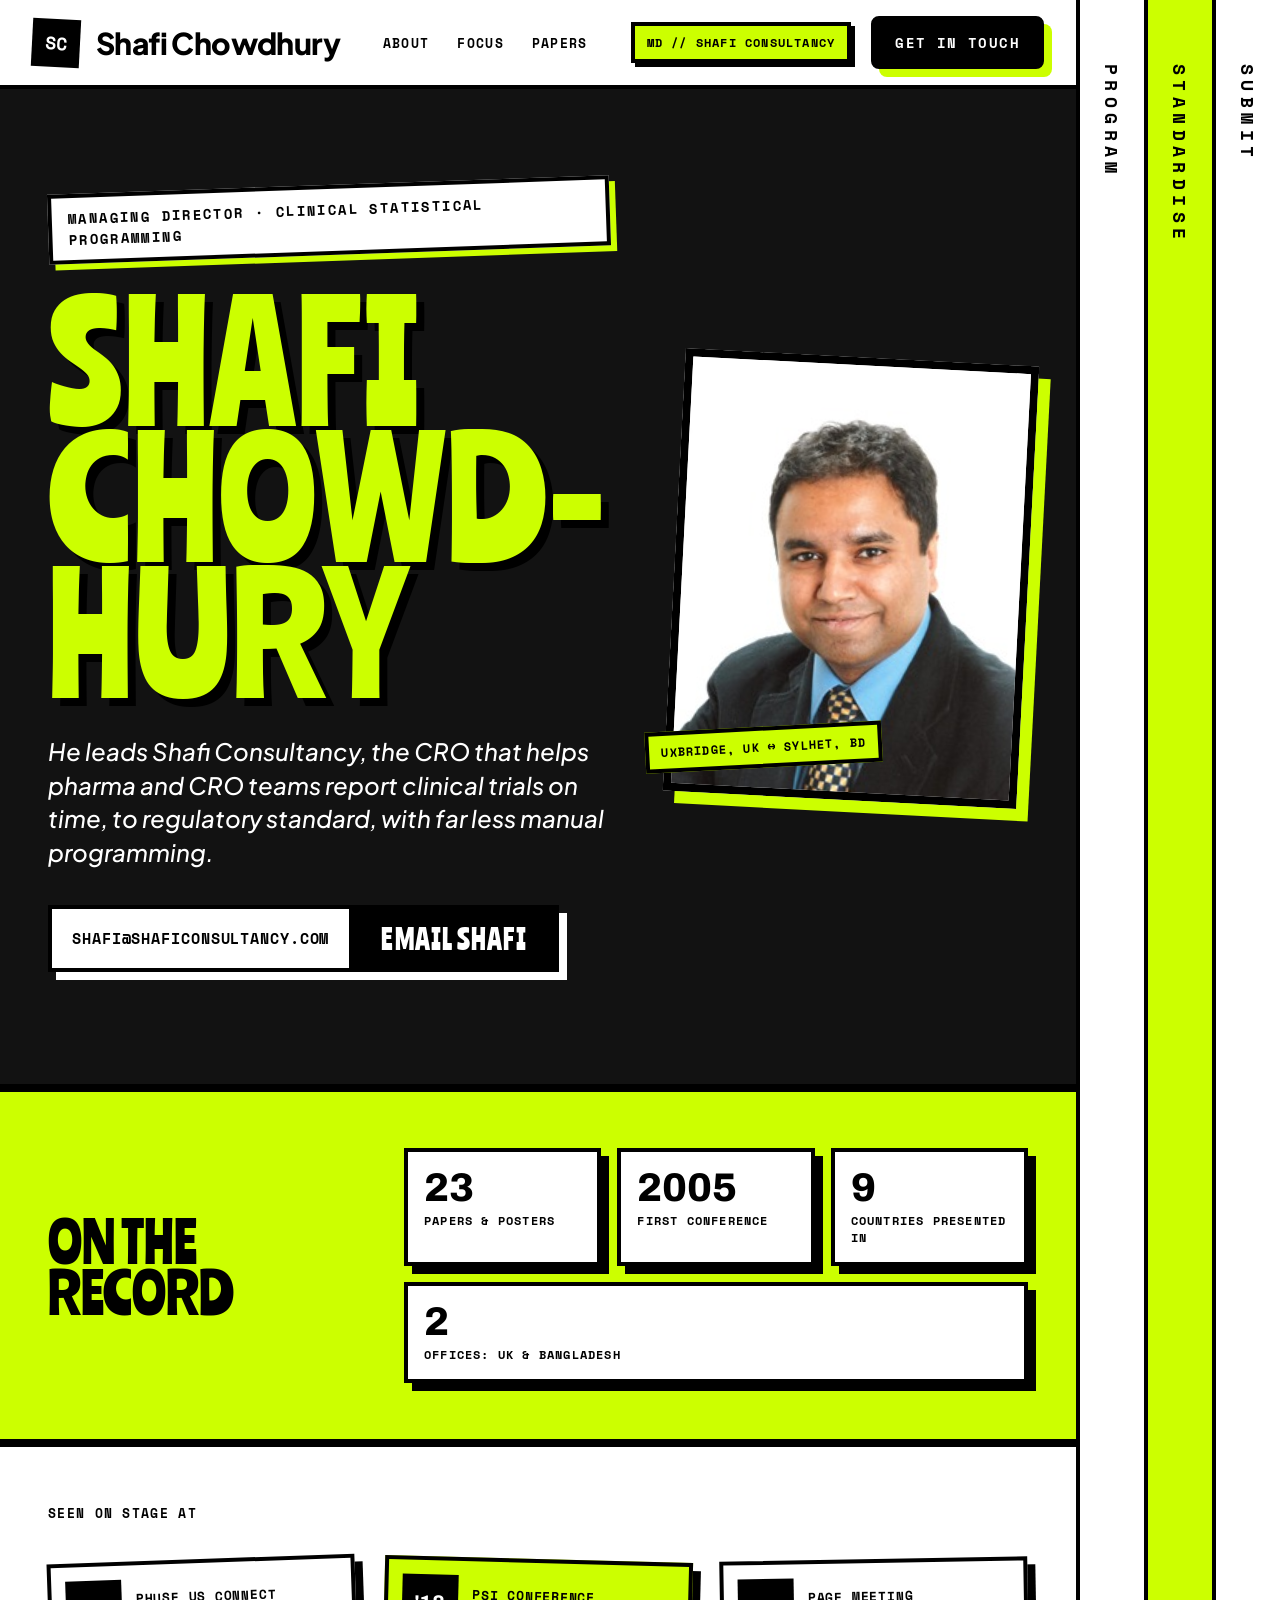
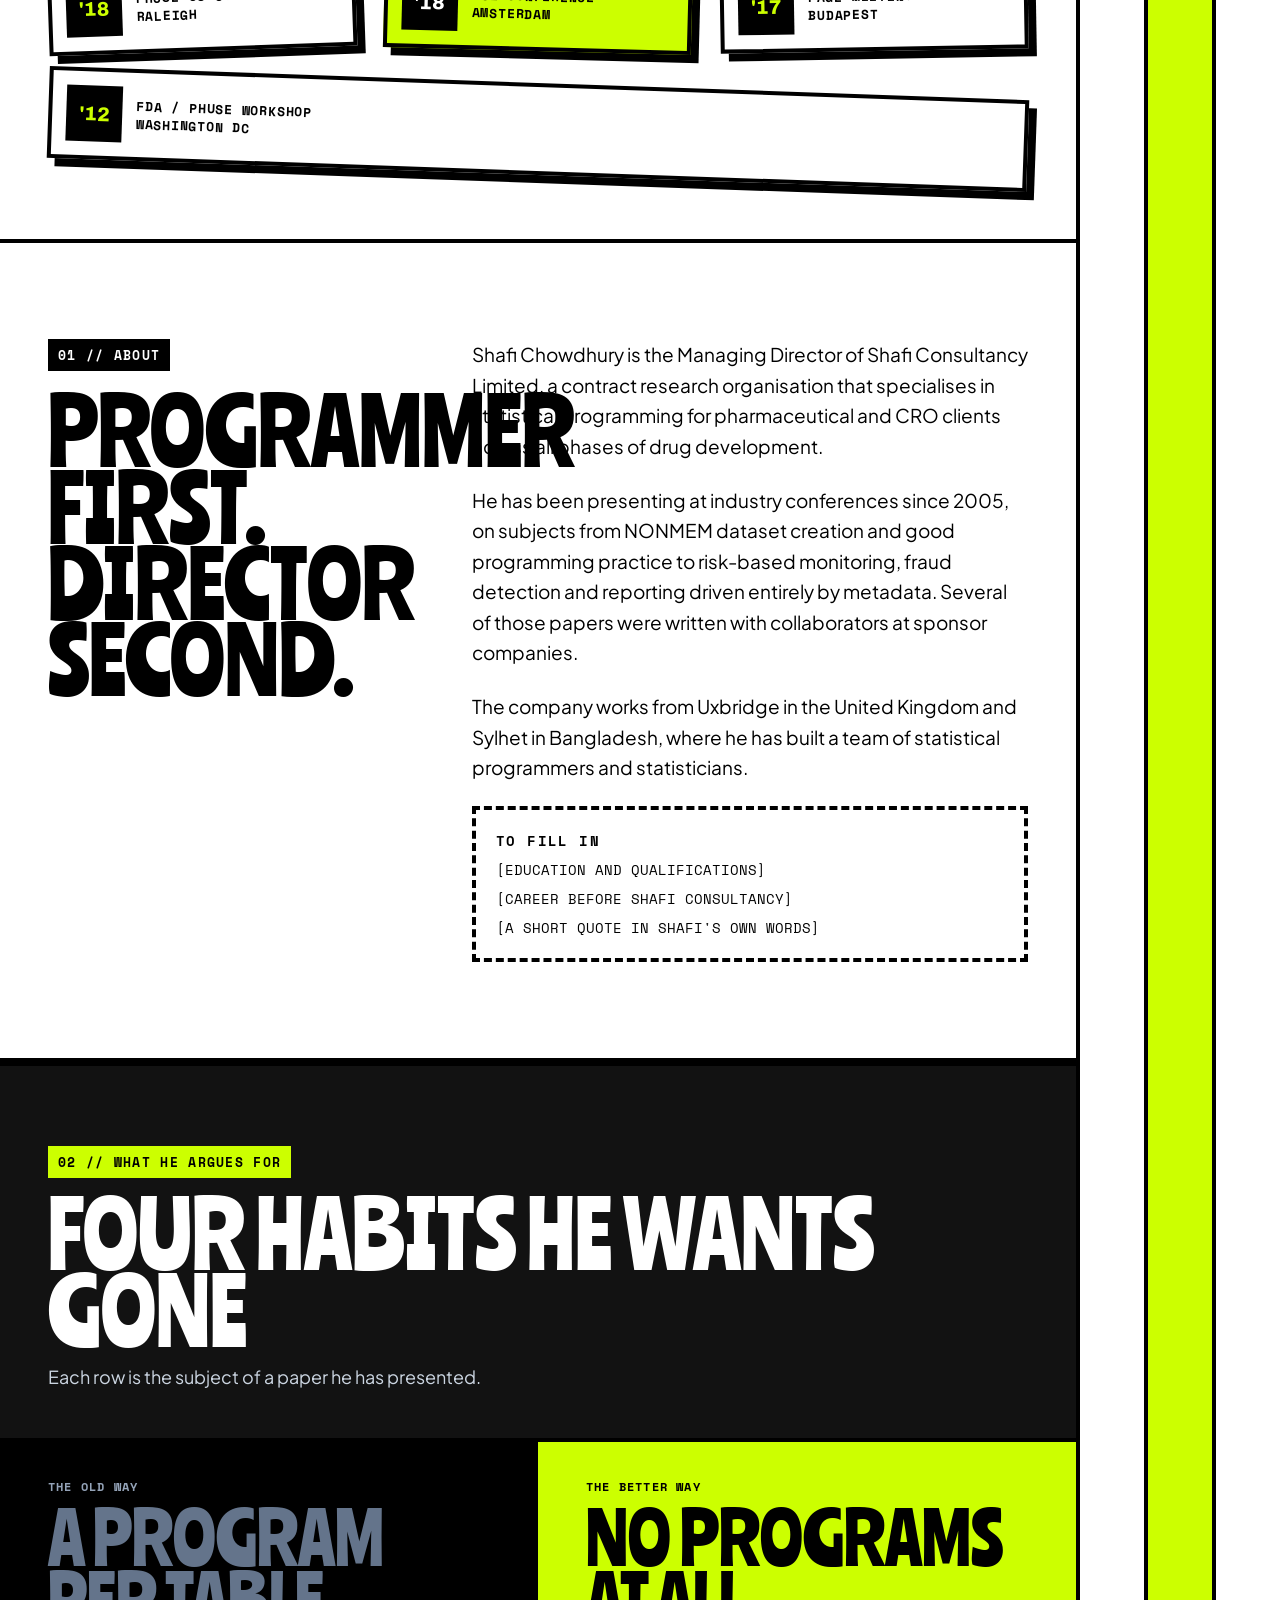
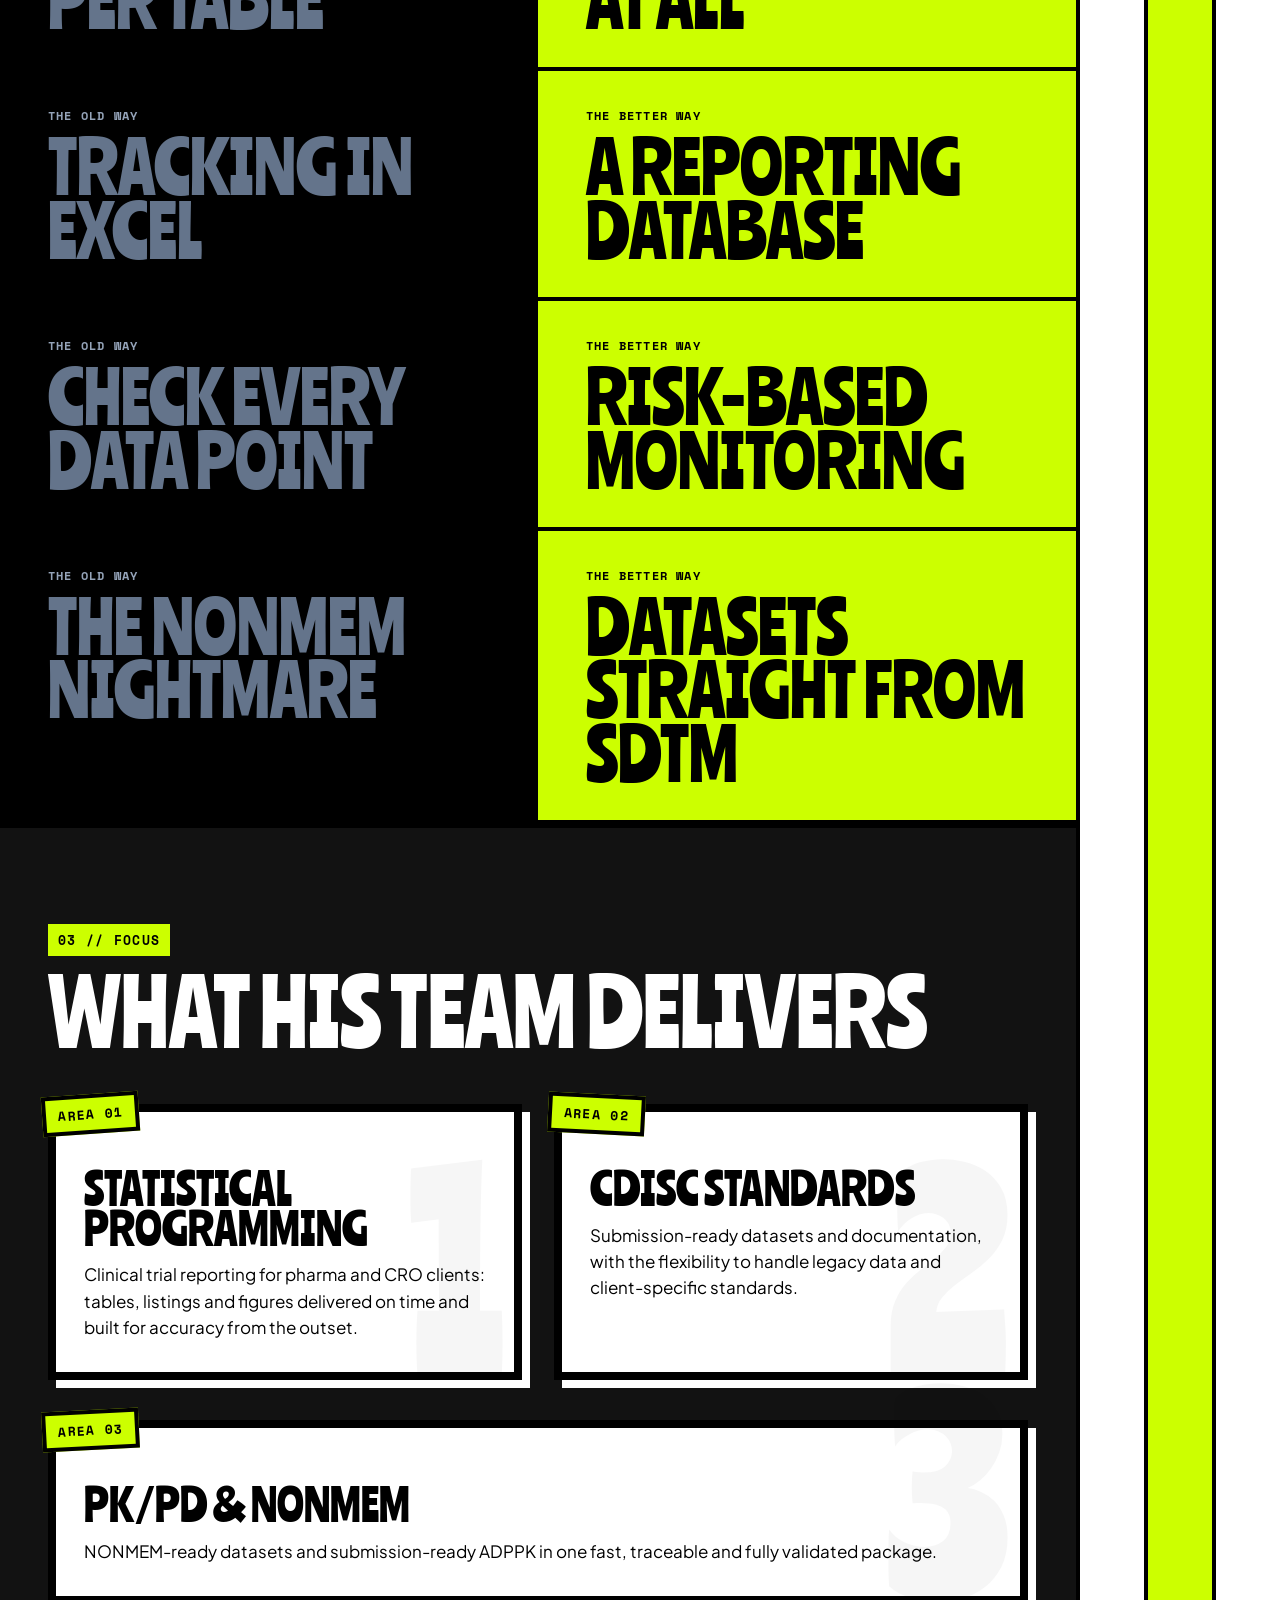
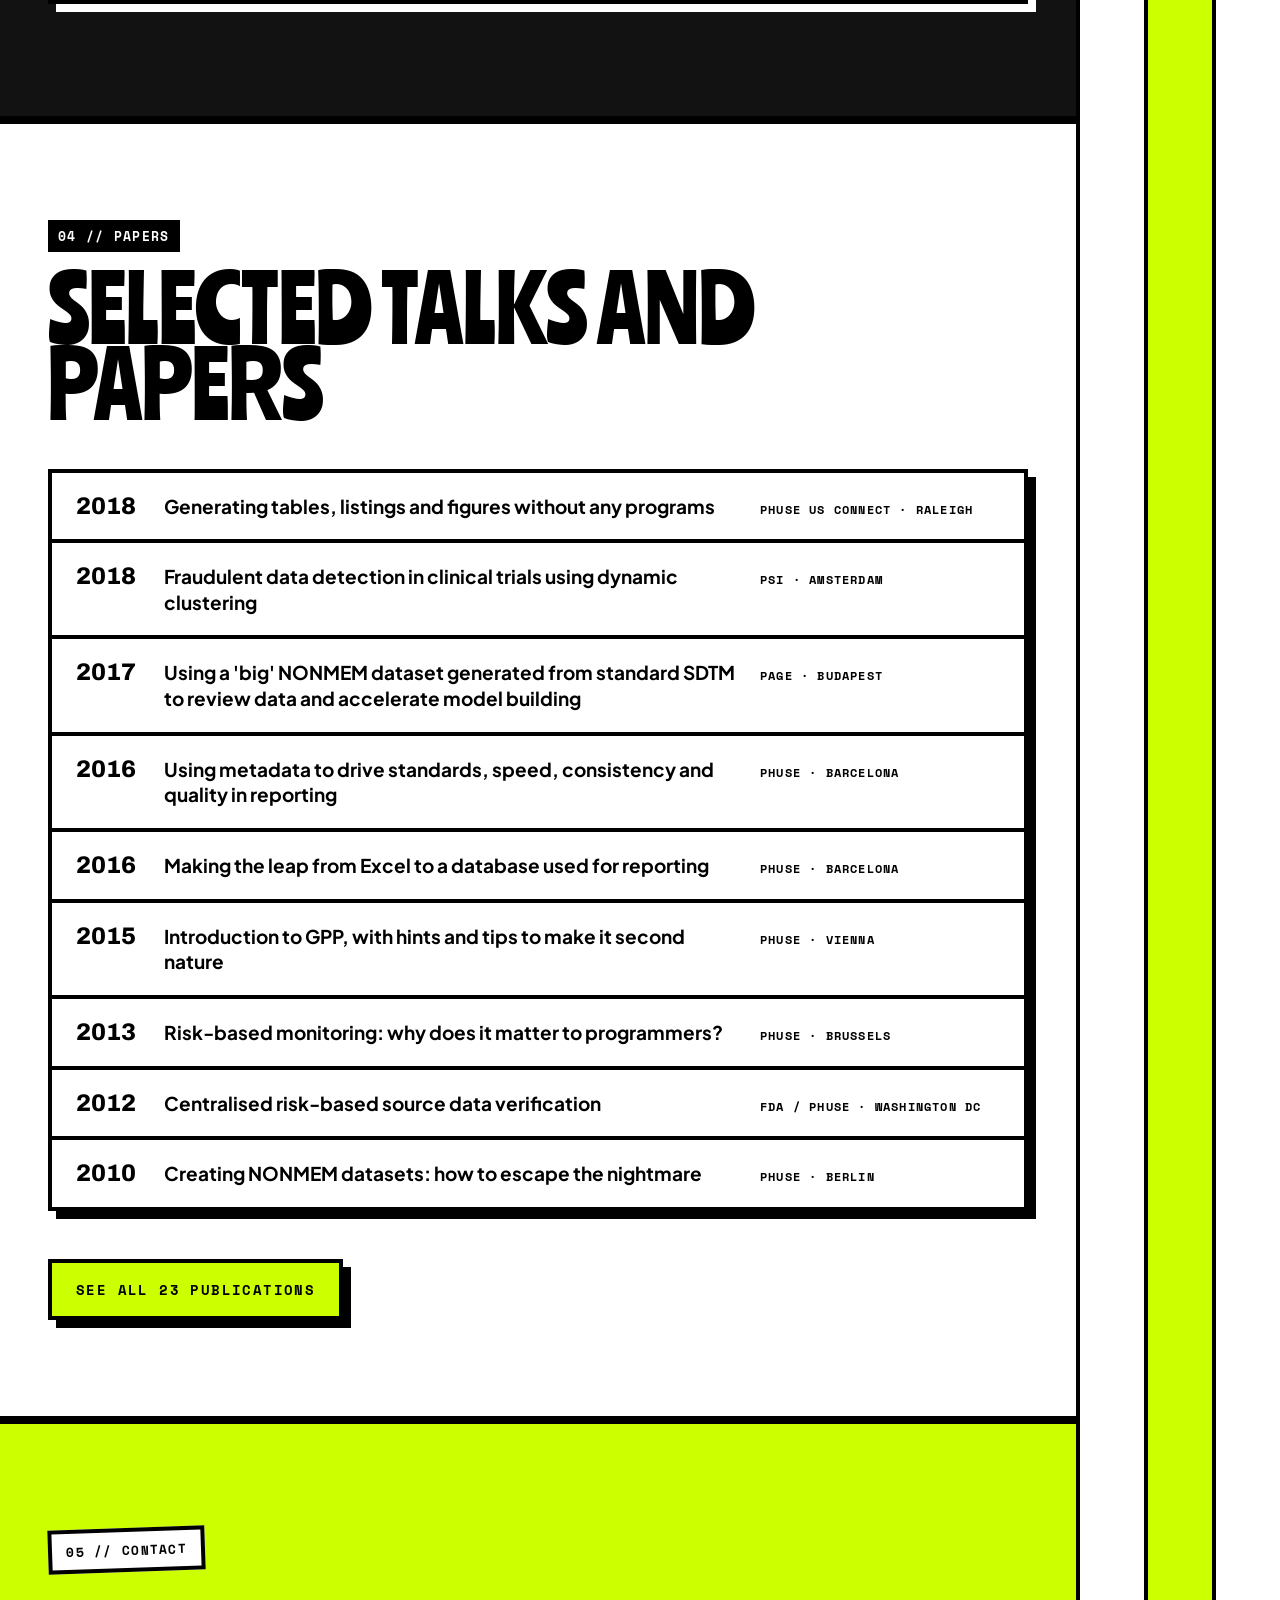
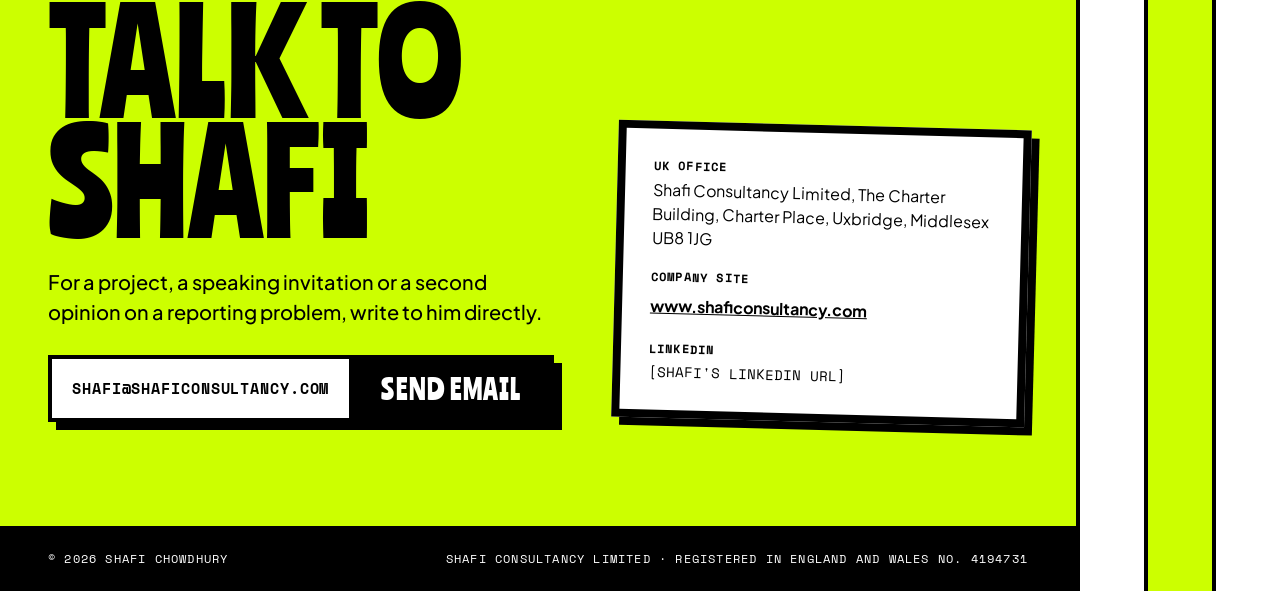
==== index.html @ 3898e957 "Add Shafi's portrait to the hero Co-Authored-By: Claude Fable 5.2 <noreply@anthropic.com> Claude-Ses" ====
<!doctype html>
<html lang="en">
<head>
<meta charset="utf-8">
<meta name="viewport" content="width=device-width, initial-scale=1">
<title>Shafi Chowdhury | Managing Director, Shafi Consultancy</title>
<meta name="description" content="Shafi Chowdhury is Managing Director of Shafi Consultancy, a CRO specialising in statistical programming for pharmaceutical and CRO clients.">
<link rel="preconnect" href="https://fonts.googleapis.com">
<link rel="preconnect" href="https://fonts.gstatic.com" crossorigin>
<link rel="stylesheet" href="https://fonts.googleapis.com/css2?family=Archivo:wght@700;800&family=Plus+Jakarta+Sans:ital,wght@0,400;0,500;0,700;0,800;1,500&family=Ranchers&family=Space+Mono:wght@400;700&display=swap">
<style>
:root{--accent:#CCFF00}
html{scroll-behavior:smooth}
body{margin:0}
[id]{scroll-margin-top:96px}
a{color:#000000}a:hover{color:#000000}
.sc-btn{transition:transform .12s ease, box-shadow .12s ease}
.sc-btn:hover{transform:translate(4px,4px);box-shadow:4px 4px 0 #000000}
.sc-btn-w:hover{transform:translate(4px,4px);box-shadow:4px 4px 0 #FFFFFF}
.sc-flip:hover{background:#FFFFFF !important;color:#000000 !important}
.sc-paper:hover{background:#CCFF00 !important}
.sc-nav a:hover{text-decoration:underline;text-decoration-thickness:3px}
@media (max-width: 960px){.sc-side{display:none !important}.sc-navlinks{display:none !important}}
</style>
</head>
<body>
<div style="display: flex; flex-wrap: wrap; background: #121212; font-family: 'Plus Jakarta Sans', system-ui, sans-serif; color: #000000">

<div style="flex: 999 1 560px; min-width: 0">

<!-- NAV -->
<header class="sc-nav" style="position: sticky; top: 0; z-index: 20; background: #FFFFFF; border-bottom: 4px solid #000000; display: flex; flex-wrap: wrap; align-items: center; justify-content: space-between; gap: 16px; padding: 16px 32px">
<a href="#top" style="display: flex; align-items: center; gap: 16px; text-decoration: none; color: #000000">
<span style="width: 48px; height: 48px; background: #000000; transform: rotate(3deg); display: flex; align-items: center; justify-content: center; color: #FFFFFF; font-family: 'Space Mono', monospace; font-weight: 700; font-size: 18px">SC</span>
<span style="font-weight: 800; font-size: 30px; letter-spacing: -0.02em">Shafi Chowdhury</span>
</a>
<nav class="sc-navlinks" style="display: flex; gap: 28px; font-family: 'Space Mono', monospace; font-weight: 700; font-size: 13px; letter-spacing: 0.1em; text-transform: uppercase">
<a href="#about" style="color: #000000; text-decoration: none; padding: 12px 0">About</a>
<a href="#focus" style="color: #000000; text-decoration: none; padding: 12px 0">Focus</a>
<a href="#papers" style="color: #000000; text-decoration: none; padding: 12px 0">Papers</a>
</nav>
<div style="display: flex; flex-wrap: wrap; align-items: center; gap: 20px">
<span style="font-family: 'Space Mono', monospace; font-weight: 700; font-size: 12px; letter-spacing: 0.1em; text-transform: uppercase; border: 4px solid #000000; padding: 8px 12px; background: var(--accent); box-shadow: 4px 4px 0 #000000">MD // Shafi Consultancy</span>
<a class="sc-btn" href="#contact" style="font-family: 'Space Mono', monospace; font-weight: 700; font-size: 14px; letter-spacing: 0.1em; text-transform: uppercase; text-decoration: none; background: #000000; color: #FFFFFF; border: 4px solid #000000; border-radius: 8px; padding: 12px 20px; box-shadow: 8px 8px 0 var(--accent)">Get in touch</a>
</div>
</header>

<!-- HERO -->
<section id="top" style="background: #121212; padding: 96px 48px 112px; display: flex; flex-wrap: wrap; gap: 64px; align-items: center; border-bottom: 8px solid #000000">
<div style="flex: 3 1 480px; min-width: 0; display: flex; flex-direction: column; gap: 36px; align-items: flex-start">
<span style="background: #FFFFFF; border: 4px solid #000000; transform: rotate(-2deg); padding: 10px 16px; font-family: 'Space Mono', monospace; font-weight: 700; font-size: 14px; letter-spacing: 0.1em; text-transform: uppercase; box-shadow: 6px 6px 0 var(--accent)">Managing Director · Clinical statistical programming</span>
<h1 style="margin: 0; font-family: 'Ranchers', sans-serif; font-weight: 400; font-size: clamp(76px, 12.5vw, 180px); line-height: 0.85; text-transform: uppercase; color: var(--accent); text-shadow: 8px 8px 0 #000000; letter-spacing: 0.01em">Shafi<br>Chowd&shy;hury</h1>
<p style="margin: 0; max-width: 620px; font-size: 24px; line-height: 1.4; font-style: italic; font-weight: 500; color: #FFFFFF">He leads Shafi Consultancy, the CRO that helps pharma and CRO teams report clinical trials on time, to regulatory standard, with far less manual programming.</p>
<a class="sc-btn-w" href="mailto:Shafi@shaficonsultancy.com" style="display: flex; flex-wrap: wrap; max-width: 100%; text-decoration: none; border: 4px solid #000000; box-shadow: 8px 8px 0 #FFFFFF; background: #FFFFFF">
<span style="flex: 1 1 auto; padding: 18px 20px; font-family: 'Space Mono', monospace; font-weight: 700; font-size: 15px; letter-spacing: 0.06em; text-transform: uppercase; color: #000000; overflow-wrap: anywhere">Shafi@shaficonsultancy.com</span>
<span class="sc-flip" style="flex: 0 0 auto; padding: 12px 28px; background: #000000; color: #FFFFFF; border-left: 4px solid #000000; font-family: 'Ranchers', sans-serif; font-size: 28px; text-transform: uppercase; letter-spacing: 0.04em; display: flex; align-items: center">Email Shafi</span>
</a>
</div>
<div style="flex: 2 1 300px; min-width: 0; display: flex; justify-content: center">
<div style="position: relative; width: 100%; max-width: 380px; transform: rotate(3deg)">
<img src="images/shafi-chowdhury.jpg" alt="Portrait of Shafi Chowdhury" width="248" height="310" style="display: block; width: 100%; height: auto; aspect-ratio: 4 / 5; object-fit: cover; object-position: center top; background: #FFFFFF; border: 8px solid #000000; box-shadow: 12px 12px 0 var(--accent); box-sizing: border-box">
<span style="position: absolute; left: -20px; bottom: 28px; background: var(--accent); border: 4px solid #000000; padding: 8px 12px; transform: rotate(-6deg); font-family: 'Space Mono', monospace; font-weight: 700; font-size: 12px; letter-spacing: 0.1em; text-transform: uppercase">Uxbridge, UK ↔ Sylhet, BD</span>
</div>
</div>
</section>

<!-- STATS -->
<section style="background: var(--accent); border-bottom: 8px solid #000000; padding: 56px 48px; display: flex; flex-wrap: wrap; gap: 32px 48px; align-items: center; justify-content: space-between">
<h2 style="margin: 0; flex: 1 1 260px; font-family: 'Ranchers', sans-serif; font-weight: 400; font-size: 56px; line-height: 0.9; text-transform: uppercase">On the record</h2>
<div style="flex: 3 1 480px; display: flex; flex-wrap: wrap; gap: 16px">
<div style="flex: 1 1 130px; background: #FFFFFF; border: 4px solid #000000; box-shadow: 8px 8px 0 #000000; padding: 16px; display: flex; flex-direction: column; gap: 4px">
<span style="font-family: 'Archivo', sans-serif; font-weight: 800; font-size: 40px; line-height: 1">23</span>
<span style="font-family: 'Space Mono', monospace; font-weight: 700; font-size: 12px; letter-spacing: 0.1em; text-transform: uppercase">Papers &amp; posters</span>
</div>
<div style="flex: 1 1 130px; background: #FFFFFF; border: 4px solid #000000; box-shadow: 8px 8px 0 #000000; padding: 16px; display: flex; flex-direction: column; gap: 4px">
<span style="font-family: 'Archivo', sans-serif; font-weight: 800; font-size: 40px; line-height: 1">2005</span>
<span style="font-family: 'Space Mono', monospace; font-weight: 700; font-size: 12px; letter-spacing: 0.1em; text-transform: uppercase">First conference</span>
</div>
<div style="flex: 1 1 130px; background: #FFFFFF; border: 4px solid #000000; box-shadow: 8px 8px 0 #000000; padding: 16px; display: flex; flex-direction: column; gap: 4px">
<span style="font-family: 'Archivo', sans-serif; font-weight: 800; font-size: 40px; line-height: 1">9</span>
<span style="font-family: 'Space Mono', monospace; font-weight: 700; font-size: 12px; letter-spacing: 0.1em; text-transform: uppercase">Countries presented in</span>
</div>
<div style="flex: 1 1 130px; background: #FFFFFF; border: 4px solid #000000; box-shadow: 8px 8px 0 #000000; padding: 16px; display: flex; flex-direction: column; gap: 4px">
<span style="font-family: 'Archivo', sans-serif; font-weight: 800; font-size: 40px; line-height: 1">2</span>
<span style="font-family: 'Space Mono', monospace; font-weight: 700; font-size: 12px; letter-spacing: 0.1em; text-transform: uppercase">Offices: UK &amp; Bangladesh</span>
</div>
</div>
</section>

<!-- STICKER BAR -->
<section style="background: #FFFFFF; border-bottom: 4px solid #000000; padding: 56px 48px 64px; display: flex; flex-direction: column; gap: 36px">
<span style="font-family: 'Space Mono', monospace; font-weight: 700; font-size: 13px; letter-spacing: 0.1em; text-transform: uppercase">Seen on stage at</span>
<div style="display: flex; flex-wrap: wrap; gap: 32px 28px">
<div style="flex: 1 1 220px; display: flex; gap: 14px; align-items: center; background: #FFFFFF; border: 4px solid #000000; box-shadow: 8px 8px 0 #000000; padding: 14px; transform: rotate(-2deg)">
<span style="flex: 0 0 56px; height: 56px; background: #000000; color: var(--accent); display: flex; align-items: center; justify-content: center; font-family: 'Archivo', sans-serif; font-weight: 800; font-size: 20px">'18</span>
<span style="font-family: 'Space Mono', monospace; font-weight: 700; font-size: 13px; line-height: 1.4; letter-spacing: 0.06em; text-transform: uppercase">PhUSE US Connect<br>Raleigh</span>
</div>
<div style="flex: 1 1 220px; display: flex; gap: 14px; align-items: center; background: var(--accent); border: 4px solid #000000; box-shadow: 8px 8px 0 #000000; padding: 14px; transform: rotate(1.5deg)">
<span style="flex: 0 0 56px; height: 56px; background: #000000; color: #FFFFFF; display: flex; align-items: center; justify-content: center; font-family: 'Archivo', sans-serif; font-weight: 800; font-size: 20px">'18</span>
<span style="font-family: 'Space Mono', monospace; font-weight: 700; font-size: 13px; line-height: 1.4; letter-spacing: 0.06em; text-transform: uppercase">PSI Conference<br>Amsterdam</span>
</div>
<div style="flex: 1 1 220px; display: flex; gap: 14px; align-items: center; background: #FFFFFF; border: 4px solid #000000; box-shadow: 8px 8px 0 #000000; padding: 14px; transform: rotate(-1deg)">
<span style="flex: 0 0 56px; height: 56px; background: #000000; color: var(--accent); display: flex; align-items: center; justify-content: center; font-family: 'Archivo', sans-serif; font-weight: 800; font-size: 20px">'17</span>
<span style="font-family: 'Space Mono', monospace; font-weight: 700; font-size: 13px; line-height: 1.4; letter-spacing: 0.06em; text-transform: uppercase">PAGE Meeting<br>Budapest</span>
</div>
<div style="flex: 1 1 220px; display: flex; gap: 14px; align-items: center; background: #FFFFFF; border: 4px solid #000000; box-shadow: 8px 8px 0 #000000; padding: 14px; transform: rotate(2deg)">
<span style="flex: 0 0 56px; height: 56px; background: #000000; color: var(--accent); display: flex; align-items: center; justify-content: center; font-family: 'Archivo', sans-serif; font-weight: 800; font-size: 20px">'12</span>
<span style="font-family: 'Space Mono', monospace; font-weight: 700; font-size: 13px; line-height: 1.4; letter-spacing: 0.06em; text-transform: uppercase">FDA / PhUSE Workshop<br>Washington DC</span>
</div>
</div>
</section>

<!-- ABOUT -->
<section id="about" style="background: #FFFFFF; border-bottom: 8px solid #000000; padding: 96px 48px; display: flex; flex-wrap: wrap; gap: 56px">
<div style="flex: 1 1 300px; min-width: 0; display: flex; flex-direction: column; gap: 20px; align-items: flex-start">
<span style="font-family: 'Space Mono', monospace; font-weight: 700; font-size: 13px; letter-spacing: 0.1em; text-transform: uppercase; background: #000000; color: #FFFFFF; padding: 6px 10px">01 // About</span>
<h2 style="margin: 0; font-family: 'Ranchers', sans-serif; font-weight: 400; font-size: clamp(56px, 7vw, 96px); line-height: 0.85; text-transform: uppercase">Programmer first. Director second.</h2>
</div>
<div style="flex: 2 1 420px; min-width: 0; display: flex; flex-direction: column; gap: 24px; font-size: 19px; line-height: 1.6">
<p style="margin: 0">Shafi Chowdhury is the Managing Director of Shafi Consultancy Limited, a contract research organisation that specialises in statistical programming for pharmaceutical and CRO clients across all phases of drug development.</p>
<p style="margin: 0">He has been presenting at industry conferences since 2005, on subjects from NONMEM dataset creation and good programming practice to risk-based monitoring, fraud detection and reporting driven entirely by metadata. Several of those papers were written with collaborators at sponsor companies.</p>
<p style="margin: 0">The company works from Uxbridge in the United Kingdom and Sylhet in Bangladesh, where he has built a team of statistical programmers and statisticians.</p>
<div style="border: 4px dashed #000000; padding: 20px; display: flex; flex-direction: column; gap: 8px; font-family: 'Space Mono', monospace; font-size: 14px; line-height: 1.5">
<span style="font-weight: 700; letter-spacing: 0.1em; text-transform: uppercase">To fill in</span>
<span>[EDUCATION AND QUALIFICATIONS]</span>
<span>[CAREER BEFORE SHAFI CONSULTANCY]</span>
<span>[A SHORT QUOTE IN SHAFI'S OWN WORDS]</span>
</div>
</div>
</section>

<!-- COMPARISON -->
<section style="background: #121212; border-bottom: 8px solid #000000">
<div style="padding: 80px 48px 48px; display: flex; flex-direction: column; gap: 16px; align-items: flex-start">
<span style="font-family: 'Space Mono', monospace; font-weight: 700; font-size: 13px; letter-spacing: 0.1em; text-transform: uppercase; background: var(--accent); color: #000000; padding: 6px 10px">02 // What he argues for</span>
<h2 style="margin: 0; font-family: 'Ranchers', sans-serif; font-weight: 400; font-size: clamp(56px, 7vw, 96px); line-height: 0.85; text-transform: uppercase; color: #FFFFFF">Four habits he wants gone</h2>
<p style="margin: 0; max-width: 640px; font-size: 18px; line-height: 1.5; color: #CBD5E1">Each row is the subject of a paper he has presented.</p>
</div>

<div style="display: flex; flex-wrap: wrap; border-top: 4px solid #000000">
<div style="flex: 1 1 340px; min-width: 0; background: #000000; padding: 36px 48px; display: flex; flex-direction: column; gap: 10px">
<span style="font-family: 'Space Mono', monospace; font-weight: 700; font-size: 12px; letter-spacing: 0.1em; text-transform: uppercase; color: #94A3B8">The old way</span>
<span style="font-family: 'Ranchers', sans-serif; font-size: clamp(48px, 5.5vw, 80px); line-height: 0.9; text-transform: uppercase; color: #64748B">A program per table</span>
</div>
<div style="flex: 1 1 340px; min-width: 0; background: var(--accent); padding: 36px 48px; display: flex; flex-direction: column; gap: 10px">
<span style="font-family: 'Space Mono', monospace; font-weight: 700; font-size: 12px; letter-spacing: 0.1em; text-transform: uppercase; color: #000000">The better way</span>
<span style="font-family: 'Ranchers', sans-serif; font-size: clamp(48px, 5.5vw, 80px); line-height: 0.9; text-transform: uppercase; color: #000000">No programs at all</span>
</div>
</div>

<div style="display: flex; flex-wrap: wrap; border-top: 4px solid #000000">
<div style="flex: 1 1 340px; min-width: 0; background: #000000; padding: 36px 48px; display: flex; flex-direction: column; gap: 10px">
<span style="font-family: 'Space Mono', monospace; font-weight: 700; font-size: 12px; letter-spacing: 0.1em; text-transform: uppercase; color: #94A3B8">The old way</span>
<span style="font-family: 'Ranchers', sans-serif; font-size: clamp(48px, 5.5vw, 80px); line-height: 0.9; text-transform: uppercase; color: #64748B">Tracking in Excel</span>
</div>
<div style="flex: 1 1 340px; min-width: 0; background: var(--accent); padding: 36px 48px; display: flex; flex-direction: column; gap: 10px">
<span style="font-family: 'Space Mono', monospace; font-weight: 700; font-size: 12px; letter-spacing: 0.1em; text-transform: uppercase; color: #000000">The better way</span>
<span style="font-family: 'Ranchers', sans-serif; font-size: clamp(48px, 5.5vw, 80px); line-height: 0.9; text-transform: uppercase; color: #000000">A reporting database</span>
</div>
</div>

<div style="display: flex; flex-wrap: wrap; border-top: 4px solid #000000">
<div style="flex: 1 1 340px; min-width: 0; background: #000000; padding: 36px 48px; display: flex; flex-direction: column; gap: 10px">
<span style="font-family: 'Space Mono', monospace; font-weight: 700; font-size: 12px; letter-spacing: 0.1em; text-transform: uppercase; color: #94A3B8">The old way</span>
<span style="font-family: 'Ranchers', sans-serif; font-size: clamp(48px, 5.5vw, 80px); line-height: 0.9; text-transform: uppercase; color: #64748B">Check every data point</span>
</div>
<div style="flex: 1 1 340px; min-width: 0; background: var(--accent); padding: 36px 48px; display: flex; flex-direction: column; gap: 10px">
<span style="font-family: 'Space Mono', monospace; font-weight: 700; font-size: 12px; letter-spacing: 0.1em; text-transform: uppercase; color: #000000">The better way</span>
<span style="font-family: 'Ranchers', sans-serif; font-size: clamp(48px, 5.5vw, 80px); line-height: 0.9; text-transform: uppercase; color: #000000">Risk-based monitoring</span>
</div>
</div>

<div style="display: flex; flex-wrap: wrap; border-top: 4px solid #000000">
<div style="flex: 1 1 340px; min-width: 0; background: #000000; padding: 36px 48px; display: flex; flex-direction: column; gap: 10px">
<span style="font-family: 'Space Mono', monospace; font-weight: 700; font-size: 12px; letter-spacing: 0.1em; text-transform: uppercase; color: #94A3B8">The old way</span>
<span style="font-family: 'Ranchers', sans-serif; font-size: clamp(48px, 5.5vw, 80px); line-height: 0.9; text-transform: uppercase; color: #64748B">The NONMEM nightmare</span>
</div>
<div style="flex: 1 1 340px; min-width: 0; background: var(--accent); padding: 36px 48px; display: flex; flex-direction: column; gap: 10px">
<span style="font-family: 'Space Mono', monospace; font-weight: 700; font-size: 12px; letter-spacing: 0.1em; text-transform: uppercase; color: #000000">The better way</span>
<span style="font-family: 'Ranchers', sans-serif; font-size: clamp(48px, 5.5vw, 80px); line-height: 0.9; text-transform: uppercase; color: #000000">Datasets straight from SDTM</span>
</div>
</div>
</section>

<!-- FOCUS -->
<section id="focus" style="background: #121212; border-bottom: 8px solid #000000; padding: 96px 48px 112px; display: flex; flex-direction: column; gap: 56px">
<div style="display: flex; flex-direction: column; gap: 16px; align-items: flex-start">
<span style="font-family: 'Space Mono', monospace; font-weight: 700; font-size: 13px; letter-spacing: 0.1em; text-transform: uppercase; background: var(--accent); color: #000000; padding: 6px 10px">03 // Focus</span>
<h2 style="margin: 0; font-family: 'Ranchers', sans-serif; font-weight: 400; font-size: clamp(56px, 7vw, 96px); line-height: 0.85; text-transform: uppercase; color: #FFFFFF">What his team delivers</h2>
</div>
<div style="display: flex; flex-wrap: wrap; gap: 40px 32px">
<article style="position: relative; flex: 1 1 280px; min-width: 0; background: #FFFFFF; border: 8px solid #000000; box-shadow: 8px 8px 0 #FFFFFF; padding: 56px 28px 32px; display: flex; flex-direction: column; gap: 14px; overflow: visible">
<span aria-hidden="true" style="position: absolute; right: 8px; bottom: -24px; font-family: 'Ranchers', sans-serif; font-size: 260px; line-height: 1; opacity: 0.03; pointer-events: none">1</span>
<span style="position: absolute; top: -18px; left: -14px; background: var(--accent); border: 4px solid #000000; padding: 6px 12px; transform: rotate(-4deg); font-family: 'Space Mono', monospace; font-weight: 700; font-size: 13px; letter-spacing: 0.1em; text-transform: uppercase">Area 01</span>
<h3 style="margin: 0; font-family: 'Ranchers', sans-serif; font-weight: 400; font-size: 44px; line-height: 0.9; text-transform: uppercase">Statistical programming</h3>
<p style="margin: 0; font-size: 17px; line-height: 1.55">Clinical trial reporting for pharma and CRO clients: tables, listings and figures delivered on time and built for accuracy from the outset.</p>
</article>
<article style="position: relative; flex: 1 1 280px; min-width: 0; background: #FFFFFF; border: 8px solid #000000; box-shadow: 8px 8px 0 #FFFFFF; padding: 56px 28px 32px; display: flex; flex-direction: column; gap: 14px">
<span aria-hidden="true" style="position: absolute; right: 8px; bottom: -24px; font-family: 'Ranchers', sans-serif; font-size: 260px; line-height: 1; opacity: 0.03; pointer-events: none">2</span>
<span style="position: absolute; top: -18px; left: -14px; background: var(--accent); border: 4px solid #000000; padding: 6px 12px; transform: rotate(3deg); font-family: 'Space Mono', monospace; font-weight: 700; font-size: 13px; letter-spacing: 0.1em; text-transform: uppercase">Area 02</span>
<h3 style="margin: 0; font-family: 'Ranchers', sans-serif; font-weight: 400; font-size: 44px; line-height: 0.9; text-transform: uppercase">CDISC standards</h3>
<p style="margin: 0; font-size: 17px; line-height: 1.55">Submission-ready datasets and documentation, with the flexibility to handle legacy data and client-specific standards.</p>
</article>
<article style="position: relative; flex: 1 1 280px; min-width: 0; background: #FFFFFF; border: 8px solid #000000; box-shadow: 8px 8px 0 #FFFFFF; padding: 56px 28px 32px; display: flex; flex-direction: column; gap: 14px">
<span aria-hidden="true" style="position: absolute; right: 8px; bottom: -24px; font-family: 'Ranchers', sans-serif; font-size: 260px; line-height: 1; opacity: 0.03; pointer-events: none">3</span>
<span style="position: absolute; top: -18px; left: -14px; background: var(--accent); border: 4px solid #000000; padding: 6px 12px; transform: rotate(-3deg); font-family: 'Space Mono', monospace; font-weight: 700; font-size: 13px; letter-spacing: 0.1em; text-transform: uppercase">Area 03</span>
<h3 style="margin: 0; font-family: 'Ranchers', sans-serif; font-weight: 400; font-size: 44px; line-height: 0.9; text-transform: uppercase">PK/PD &amp; NONMEM</h3>
<p style="margin: 0; font-size: 17px; line-height: 1.55">NONMEM-ready datasets and submission-ready ADPPK in one fast, traceable and fully validated package.</p>
</article>
</div>
</section>

<!-- PAPERS -->
<section id="papers" style="background: #FFFFFF; border-bottom: 8px solid #000000; padding: 96px 48px; display: flex; flex-direction: column; gap: 48px">
<div style="display: flex; flex-direction: column; gap: 16px; align-items: flex-start">
<span style="font-family: 'Space Mono', monospace; font-weight: 700; font-size: 13px; letter-spacing: 0.1em; text-transform: uppercase; background: #000000; color: #FFFFFF; padding: 6px 10px">04 // Papers</span>
<h2 style="margin: 0; font-family: 'Ranchers', sans-serif; font-weight: 400; font-size: clamp(56px, 7vw, 96px); line-height: 0.85; text-transform: uppercase">Selected talks and papers</h2>
</div>
<div style="display: flex; flex-direction: column; border: 4px solid #000000; box-shadow: 8px 8px 0 #000000">
<a class="sc-paper" href="https://www.shaficonsultancy.com/_files/ugd/5d717a_e014f29d900d403db1b6842e0a00eab0.pdf" style="display: flex; flex-wrap: wrap; gap: 8px 24px; align-items: baseline; padding: 20px 24px; background: #FFFFFF; color: #000000; text-decoration: none; border-bottom: 4px solid #000000">
<span style="flex: 0 0 64px; font-family: 'Archivo', sans-serif; font-weight: 800; font-size: 24px">2018</span>
<span style="flex: 1 1 320px; font-weight: 700; font-size: 19px; line-height: 1.35">Generating tables, listings and figures without any programs</span>
<span style="flex: 0 1 240px; font-family: 'Space Mono', monospace; font-weight: 700; font-size: 12px; letter-spacing: 0.1em; text-transform: uppercase">PhUSE US Connect · Raleigh</span>
</a>
<a class="sc-paper" href="https://www.shaficonsultancy.com/_files/ugd/5d717a_a4b346e7b73d4c559a16fa8f3b662d61.pdf" style="display: flex; flex-wrap: wrap; gap: 8px 24px; align-items: baseline; padding: 20px 24px; background: #FFFFFF; color: #000000; text-decoration: none; border-bottom: 4px solid #000000">
<span style="flex: 0 0 64px; font-family: 'Archivo', sans-serif; font-weight: 800; font-size: 24px">2018</span>
<span style="flex: 1 1 320px; font-weight: 700; font-size: 19px; line-height: 1.35">Fraudulent data detection in clinical trials using dynamic clustering</span>
<span style="flex: 0 1 240px; font-family: 'Space Mono', monospace; font-weight: 700; font-size: 12px; letter-spacing: 0.1em; text-transform: uppercase">PSI · Amsterdam</span>
</a>
<a class="sc-paper" href="https://www.shaficonsultancy.com/_files/ugd/5d717a_afff2257b05a4b4187ffdabdcc7feaa2.pdf" style="display: flex; flex-wrap: wrap; gap: 8px 24px; align-items: baseline; padding: 20px 24px; background: #FFFFFF; color: #000000; text-decoration: none; border-bottom: 4px solid #000000">
<span style="flex: 0 0 64px; font-family: 'Archivo', sans-serif; font-weight: 800; font-size: 24px">2017</span>
<span style="flex: 1 1 320px; font-weight: 700; font-size: 19px; line-height: 1.35">Using a 'big' NONMEM dataset generated from standard SDTM to review data and accelerate model building</span>
<span style="flex: 0 1 240px; font-family: 'Space Mono', monospace; font-weight: 700; font-size: 12px; letter-spacing: 0.1em; text-transform: uppercase">PAGE · Budapest</span>
</a>
<a class="sc-paper" href="https://www.shaficonsultancy.com/_files/ugd/5d717a_02d3ad06f00f4d3fb8422b87ebbf4590.pdf" style="display: flex; flex-wrap: wrap; gap: 8px 24px; align-items: baseline; padding: 20px 24px; background: #FFFFFF; color: #000000; text-decoration: none; border-bottom: 4px solid #000000">
<span style="flex: 0 0 64px; font-family: 'Archivo', sans-serif; font-weight: 800; font-size: 24px">2016</span>
<span style="flex: 1 1 320px; font-weight: 700; font-size: 19px; line-height: 1.35">Using metadata to drive standards, speed, consistency and quality in reporting</span>
<span style="flex: 0 1 240px; font-family: 'Space Mono', monospace; font-weight: 700; font-size: 12px; letter-spacing: 0.1em; text-transform: uppercase">PhUSE · Barcelona</span>
</a>
<a class="sc-paper" href="https://www.shaficonsultancy.com/_files/ugd/5d717a_ccb6d137bdb3473d8c1dbbcbd2d35263.pdf" style="display: flex; flex-wrap: wrap; gap: 8px 24px; align-items: baseline; padding: 20px 24px; background: #FFFFFF; color: #000000; text-decoration: none; border-bottom: 4px solid #000000">
<span style="flex: 0 0 64px; font-family: 'Archivo', sans-serif; font-weight: 800; font-size: 24px">2016</span>
<span style="flex: 1 1 320px; font-weight: 700; font-size: 19px; line-height: 1.35">Making the leap from Excel to a database used for reporting</span>
<span style="flex: 0 1 240px; font-family: 'Space Mono', monospace; font-weight: 700; font-size: 12px; letter-spacing: 0.1em; text-transform: uppercase">PhUSE · Barcelona</span>
</a>
<a class="sc-paper" href="https://www.shaficonsultancy.com/_files/ugd/5d717a_0e2fc58c31fa4f2989e7c243ff0dae9a.pdf" style="display: flex; flex-wrap: wrap; gap: 8px 24px; align-items: baseline; padding: 20px 24px; background: #FFFFFF; color: #000000; text-decoration: none; border-bottom: 4px solid #000000">
<span style="flex: 0 0 64px; font-family: 'Archivo', sans-serif; font-weight: 800; font-size: 24px">2015</span>
<span style="flex: 1 1 320px; font-weight: 700; font-size: 19px; line-height: 1.35">Introduction to GPP, with hints and tips to make it second nature</span>
<span style="flex: 0 1 240px; font-family: 'Space Mono', monospace; font-weight: 700; font-size: 12px; letter-spacing: 0.1em; text-transform: uppercase">PhUSE · Vienna</span>
</a>
<a class="sc-paper" href="https://www.shaficonsultancy.com/_files/ugd/5d717a_dd85cb49a04443119a7020c96ba92c79.pdf" style="display: flex; flex-wrap: wrap; gap: 8px 24px; align-items: baseline; padding: 20px 24px; background: #FFFFFF; color: #000000; text-decoration: none; border-bottom: 4px solid #000000">
<span style="flex: 0 0 64px; font-family: 'Archivo', sans-serif; font-weight: 800; font-size: 24px">2013</span>
<span style="flex: 1 1 320px; font-weight: 700; font-size: 19px; line-height: 1.35">Risk-based monitoring: why does it matter to programmers?</span>
<span style="flex: 0 1 240px; font-family: 'Space Mono', monospace; font-weight: 700; font-size: 12px; letter-spacing: 0.1em; text-transform: uppercase">PhUSE · Brussels</span>
</a>
<a class="sc-paper" href="https://www.shaficonsultancy.com/_files/ugd/5d717a_f4a04ce16a9d4a0ea2cceabfec616c6a.pdf" style="display: flex; flex-wrap: wrap; gap: 8px 24px; align-items: baseline; padding: 20px 24px; background: #FFFFFF; color: #000000; text-decoration: none; border-bottom: 4px solid #000000">
<span style="flex: 0 0 64px; font-family: 'Archivo', sans-serif; font-weight: 800; font-size: 24px">2012</span>
<span style="flex: 1 1 320px; font-weight: 700; font-size: 19px; line-height: 1.35">Centralised risk-based source data verification</span>
<span style="flex: 0 1 240px; font-family: 'Space Mono', monospace; font-weight: 700; font-size: 12px; letter-spacing: 0.1em; text-transform: uppercase">FDA / PhUSE · Washington DC</span>
</a>
<a class="sc-paper" href="https://www.shaficonsultancy.com/_files/ugd/5d717a_2e9a560d2e5b445fac015e02551d4e26.pdf" style="display: flex; flex-wrap: wrap; gap: 8px 24px; align-items: baseline; padding: 20px 24px; background: #FFFFFF; color: #000000; text-decoration: none">
<span style="flex: 0 0 64px; font-family: 'Archivo', sans-serif; font-weight: 800; font-size: 24px">2010</span>
<span style="flex: 1 1 320px; font-weight: 700; font-size: 19px; line-height: 1.35">Creating NONMEM datasets: how to escape the nightmare</span>
<span style="flex: 0 1 240px; font-family: 'Space Mono', monospace; font-weight: 700; font-size: 12px; letter-spacing: 0.1em; text-transform: uppercase">PhUSE · Berlin</span>
</a>
</div>
<a class="sc-btn" href="https://www.shaficonsultancy.com/publications" style="align-self: flex-start; font-family: 'Space Mono', monospace; font-weight: 700; font-size: 14px; letter-spacing: 0.1em; text-transform: uppercase; text-decoration: none; background: var(--accent); color: #000000; border: 4px solid #000000; padding: 16px 24px; box-shadow: 8px 8px 0 #000000">See all 23 publications</a>
</section>

<!-- CONTACT -->
<section id="contact" style="background: var(--accent); padding: 104px 48px; display: flex; flex-wrap: wrap; gap: 56px; align-items: flex-end">
<div style="flex: 3 1 420px; min-width: 0; display: flex; flex-direction: column; gap: 28px; align-items: flex-start">
<span style="background: #FFFFFF; border: 4px solid #000000; transform: rotate(-2deg); padding: 8px 14px; font-family: 'Space Mono', monospace; font-weight: 700; font-size: 13px; letter-spacing: 0.1em; text-transform: uppercase">05 // Contact</span>
<h2 style="margin: 0; font-family: 'Ranchers', sans-serif; font-weight: 400; font-size: clamp(72px, 11vw, 160px); line-height: 0.85; text-transform: uppercase">Talk to Shafi</h2>
<p style="margin: 0; max-width: 560px; font-size: 20px; line-height: 1.5; font-weight: 500">For a project, a speaking invitation or a second opinion on a reporting problem, write to him directly.</p>
<a class="sc-btn" href="mailto:Shafi@shaficonsultancy.com" style="display: flex; flex-wrap: wrap; max-width: 100%; text-decoration: none; border: 4px solid #000000; box-shadow: 8px 8px 0 #000000; background: #FFFFFF">
<span style="flex: 1 1 auto; padding: 18px 20px; font-family: 'Space Mono', monospace; font-weight: 700; font-size: 15px; letter-spacing: 0.06em; text-transform: uppercase; color: #000000; overflow-wrap: anywhere">Shafi@shaficonsultancy.com</span>
<span class="sc-flip" style="flex: 0 0 auto; padding: 12px 28px; background: #000000; color: #FFFFFF; border-left: 4px solid #000000; font-family: 'Ranchers', sans-serif; font-size: 28px; text-transform: uppercase; letter-spacing: 0.04em; display: flex; align-items: center">Send email</span>
</a>
</div>
<div style="flex: 2 1 280px; min-width: 0; background: #FFFFFF; border: 8px solid #000000; box-shadow: 8px 8px 0 #000000; padding: 28px; display: flex; flex-direction: column; gap: 18px; transform: rotate(1.5deg)">
<div style="display: flex; flex-direction: column; gap: 4px">
<span style="font-family: 'Space Mono', monospace; font-weight: 700; font-size: 12px; letter-spacing: 0.1em; text-transform: uppercase">UK office</span>
<span style="font-size: 16px; line-height: 1.5">Shafi Consultancy Limited, The Charter Building, Charter Place, Uxbridge, Middlesex UB8 1JG</span>
</div>
<div style="display: flex; flex-direction: column; gap: 4px">
<span style="font-family: 'Space Mono', monospace; font-weight: 700; font-size: 12px; letter-spacing: 0.1em; text-transform: uppercase">Company site</span>
<a href="https://www.shaficonsultancy.com" style="font-size: 16px; font-weight: 700; color: #000000; padding: 6px 0">www.shaficonsultancy.com</a>
</div>
<div style="display: flex; flex-direction: column; gap: 4px">
<span style="font-family: 'Space Mono', monospace; font-weight: 700; font-size: 12px; letter-spacing: 0.1em; text-transform: uppercase">LinkedIn</span>
<span style="font-family: 'Space Mono', monospace; font-size: 14px">[SHAFI'S LINKEDIN URL]</span>
</div>
</div>
</section>

<footer style="background: #000000; color: #FFFFFF; padding: 24px 48px; display: flex; flex-wrap: wrap; gap: 8px 24px; justify-content: space-between; font-family: 'Space Mono', monospace; font-size: 12px; letter-spacing: 0.1em; text-transform: uppercase">
<span>© 2026 Shafi Chowdhury</span>
<span>Shafi Consultancy Limited · Registered in England and Wales No. 4194731</span>
</footer>

</div>

<!-- SIDEBAR -->
<aside class="sc-side" aria-hidden="true" style="flex: 0 0 200px; display: flex; border-left: 4px solid #000000; background: #FFFFFF">
<div style="flex: 0 0 64px; background: #FFFFFF; border-right: 4px solid #000000"><span style="position: sticky; top: 32px; display: block; writing-mode: vertical-rl; padding: 32px 0; width: 64px; line-height: 64px; text-align: left; font-family: 'Space Mono', monospace; font-weight: 700; font-size: 18px; letter-spacing: 0.3em; text-transform: uppercase">Program</span></div>
<div style="flex: 0 0 64px; background: var(--accent); border-right: 4px solid #000000"><span style="position: sticky; top: 32px; display: block; writing-mode: vertical-rl; padding: 32px 0; width: 64px; line-height: 64px; font-family: 'Space Mono', monospace; font-weight: 700; font-size: 18px; letter-spacing: 0.3em; text-transform: uppercase">Standardise</span></div>
<div style="flex: 1 1 64px; background: #FFFFFF"><span style="position: sticky; top: 32px; display: block; writing-mode: vertical-rl; padding: 32px 0; width: 64px; line-height: 64px; font-family: 'Space Mono', monospace; font-weight: 700; font-size: 18px; letter-spacing: 0.3em; text-transform: uppercase">Submit</span></div>
</aside>

</div>
</body>
</html>
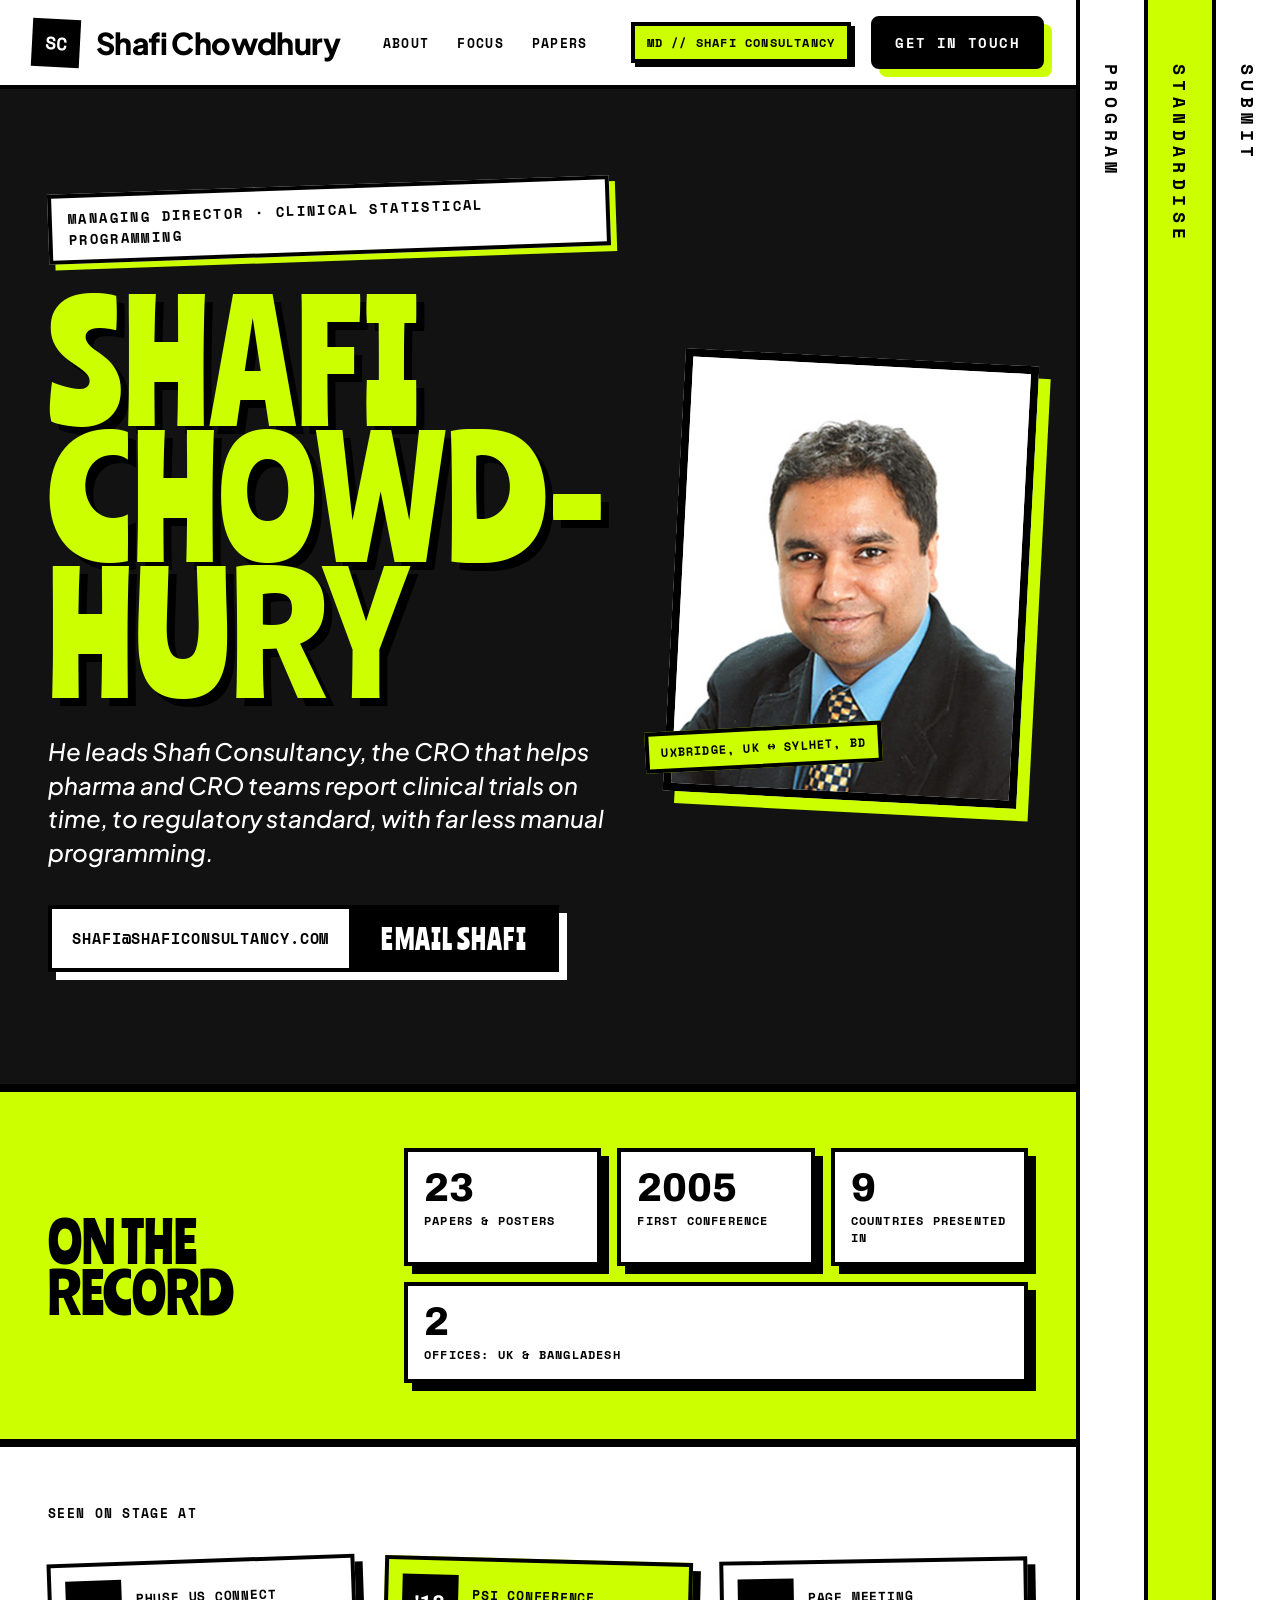
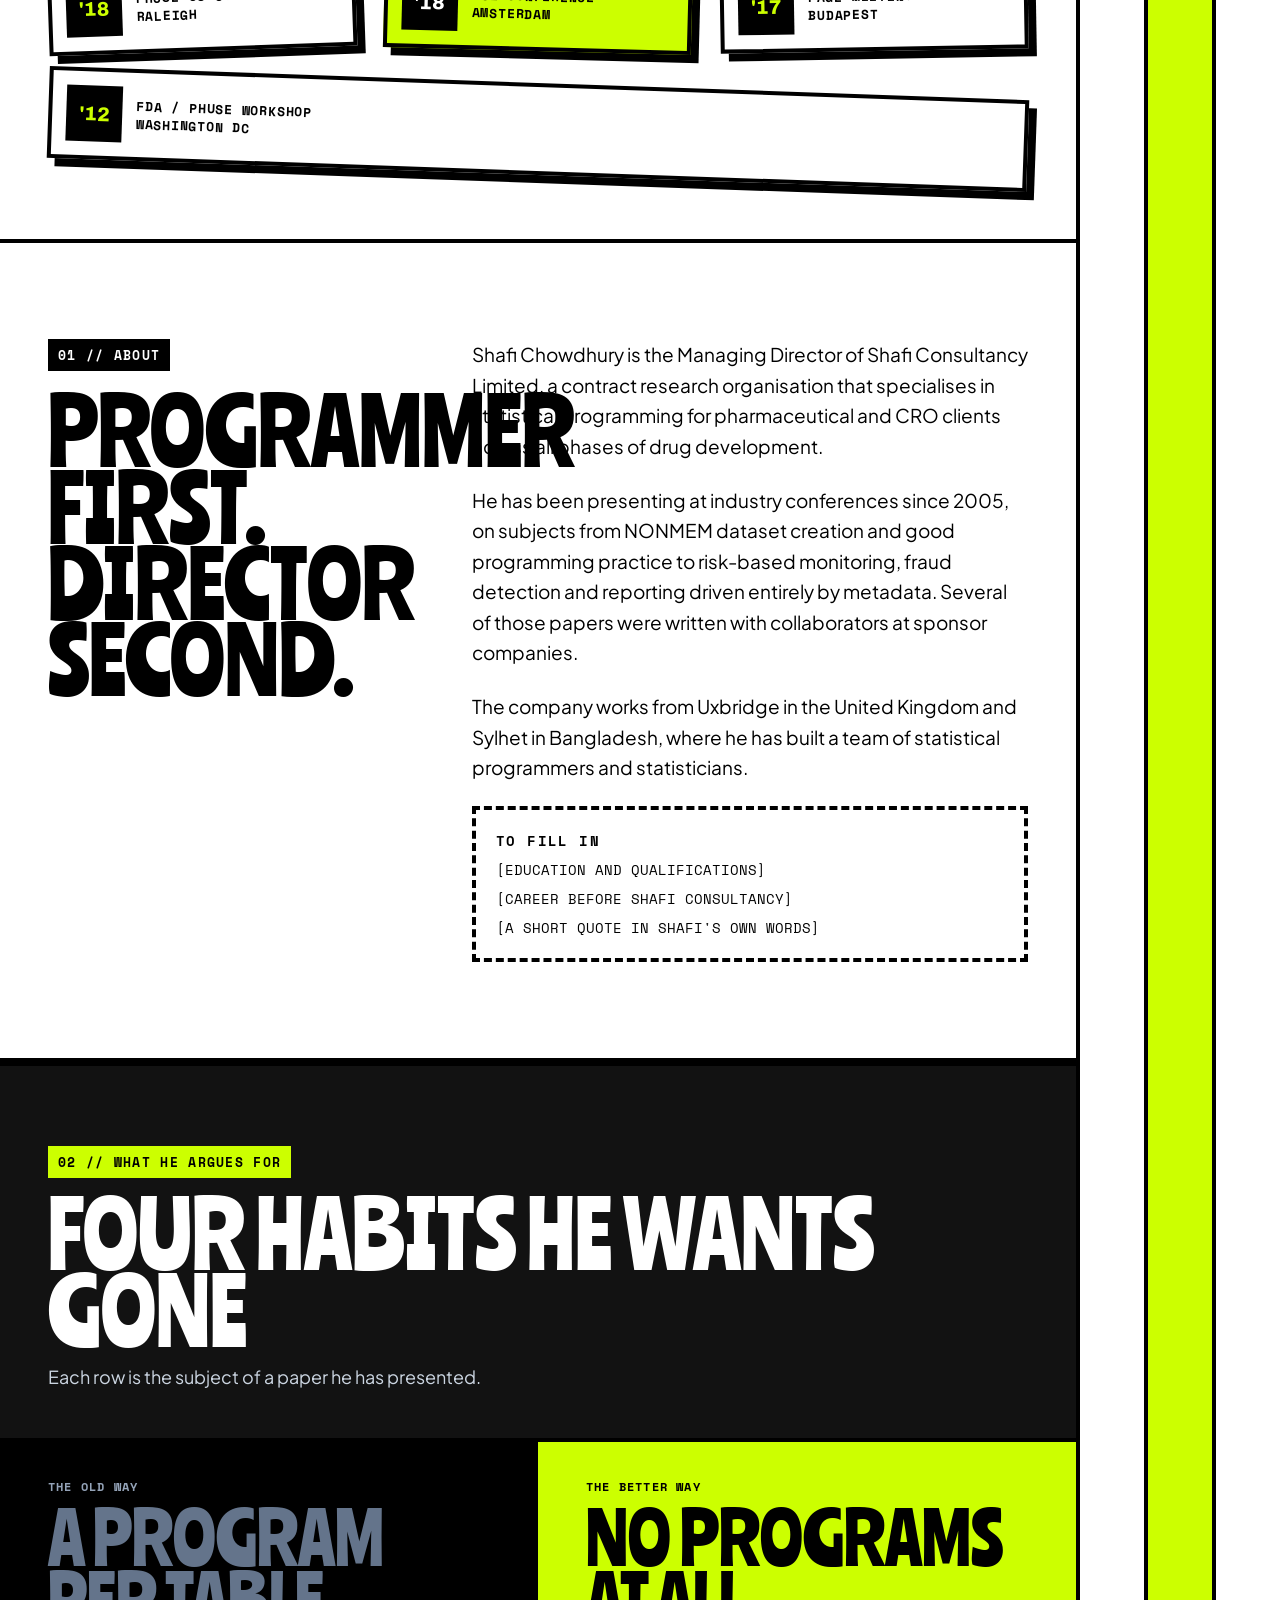
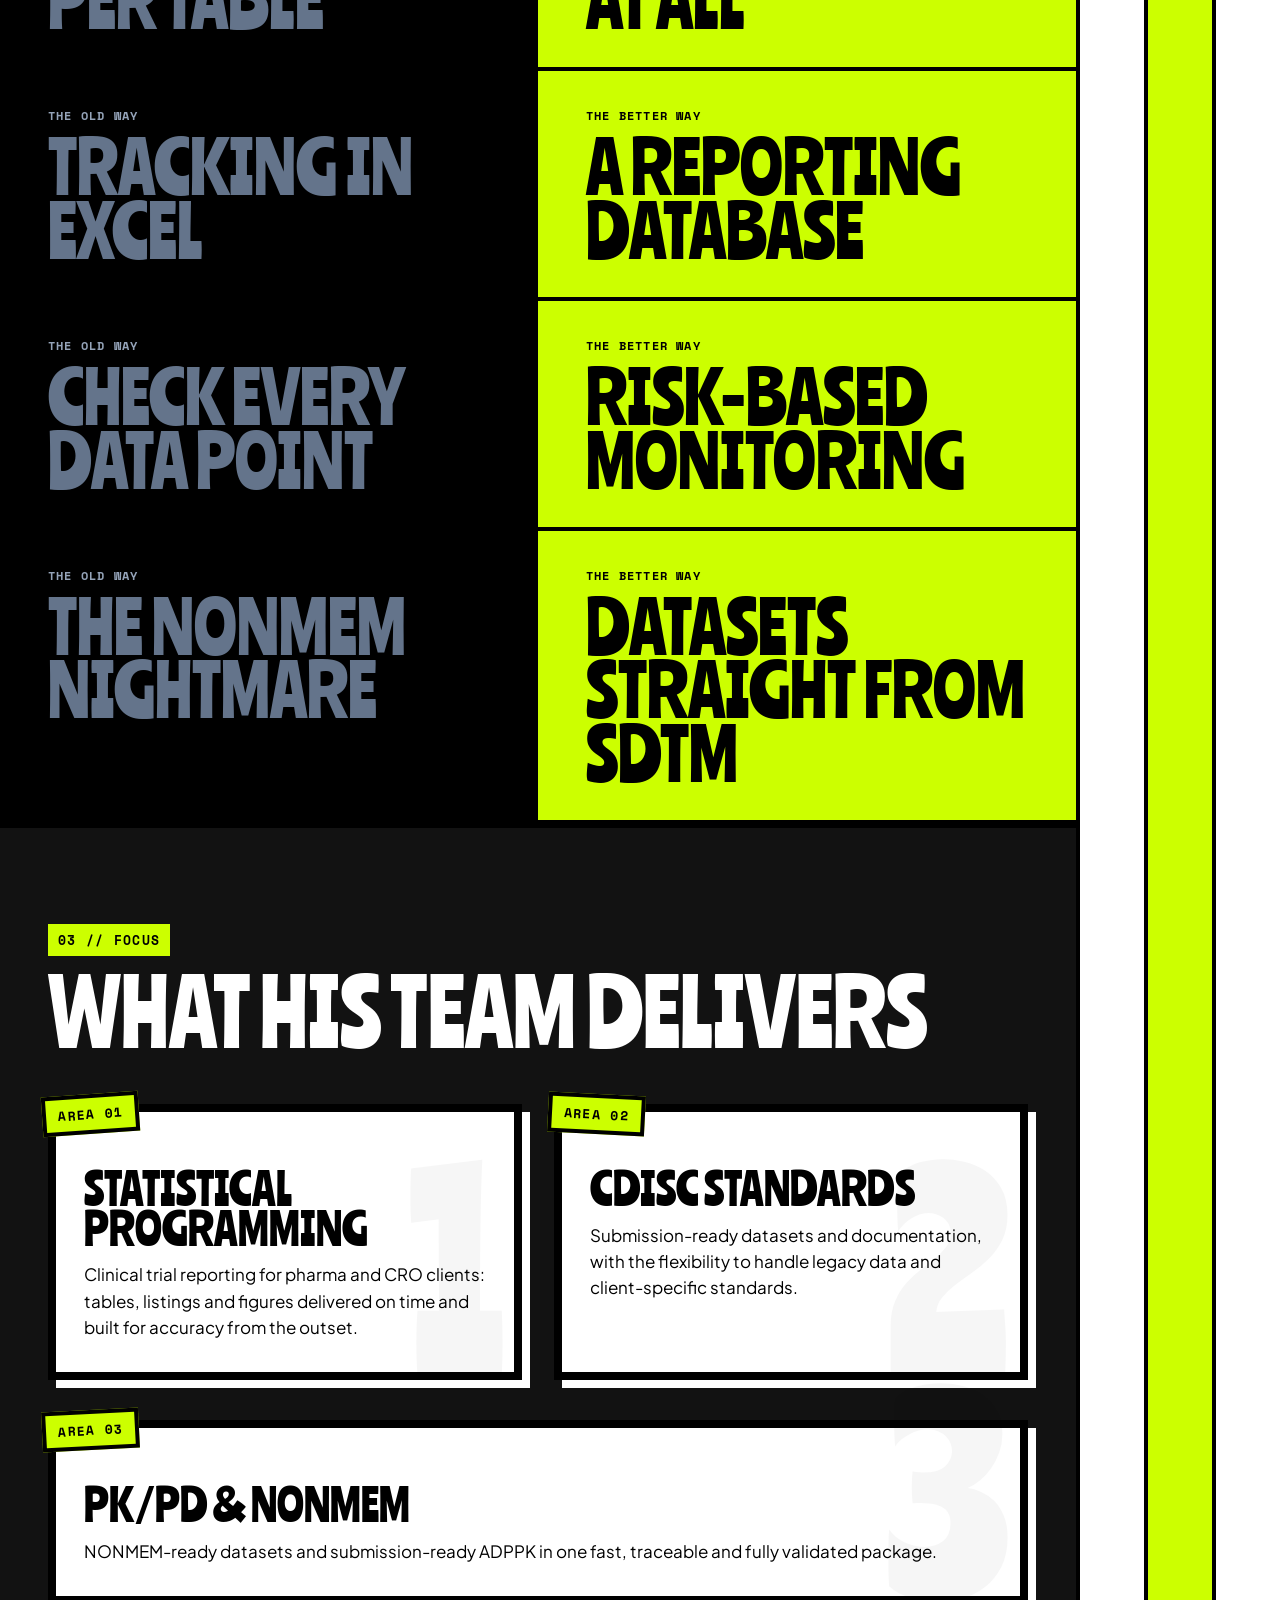
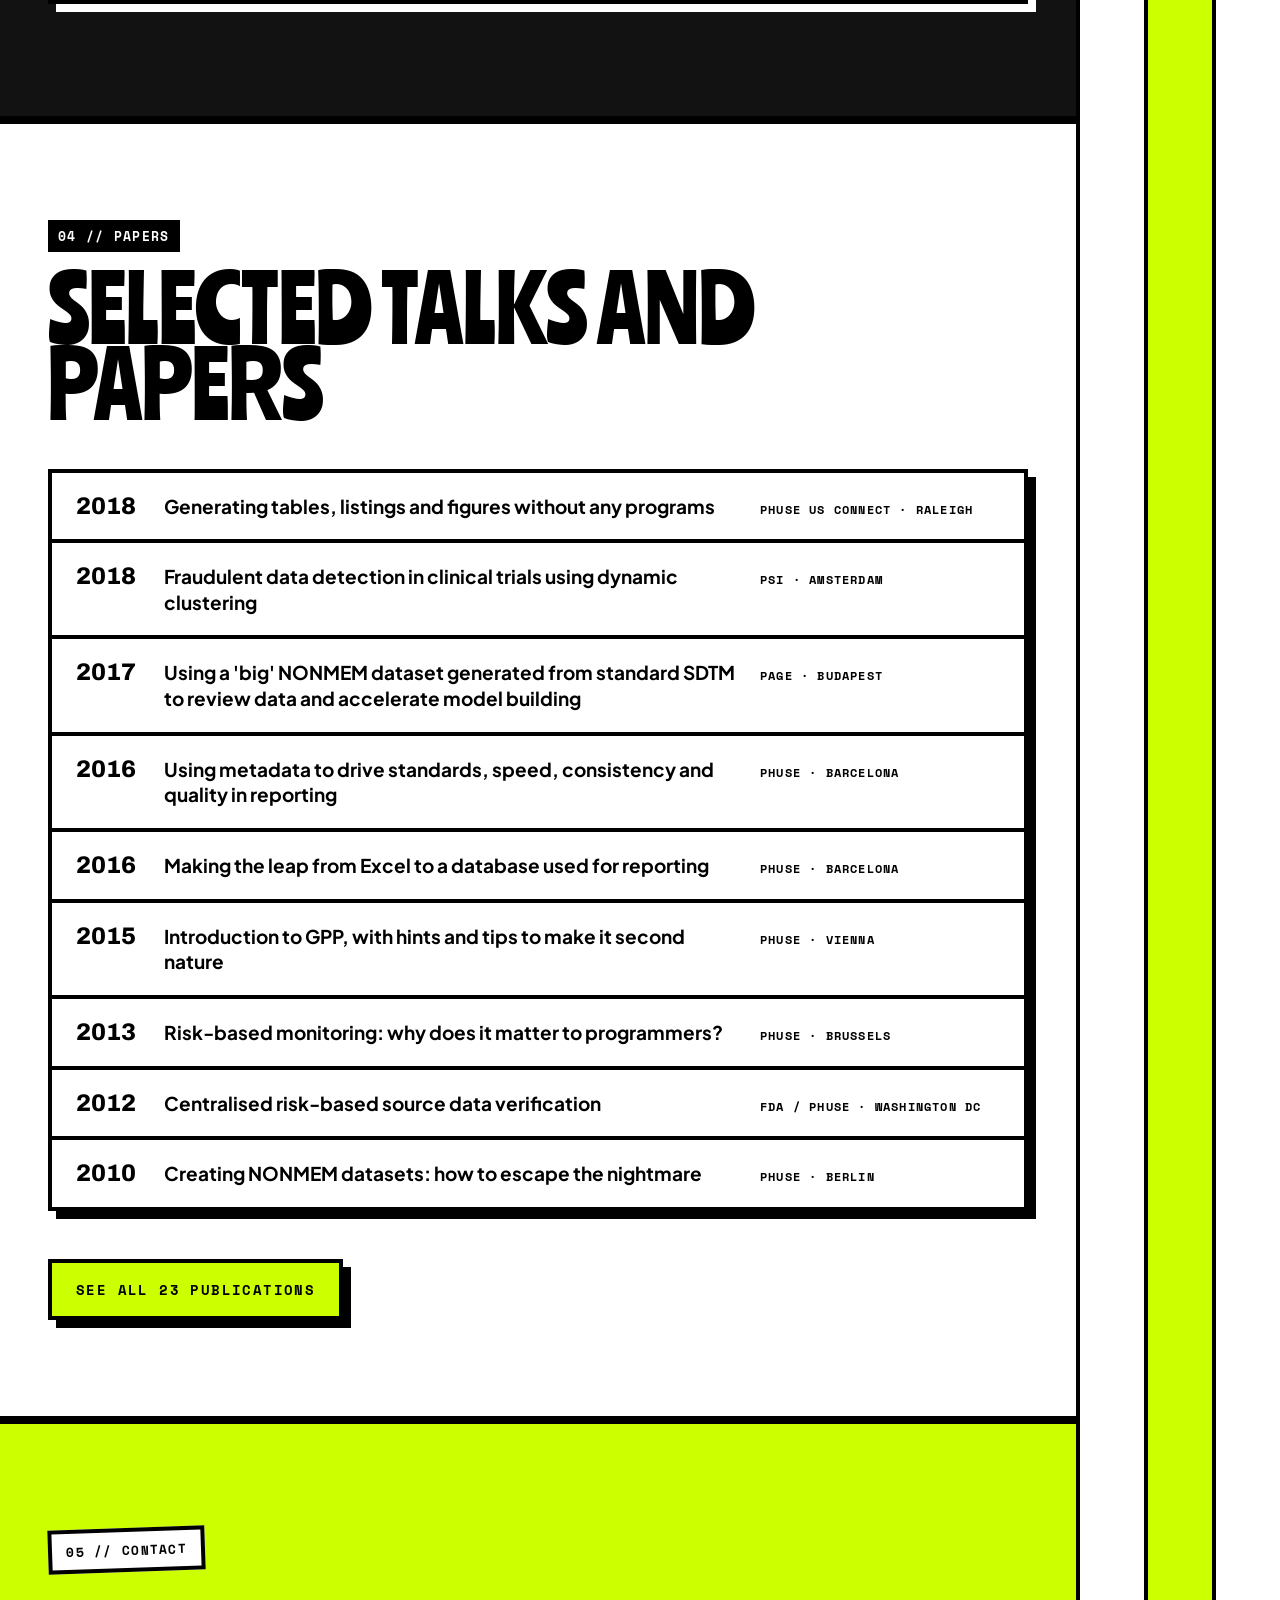
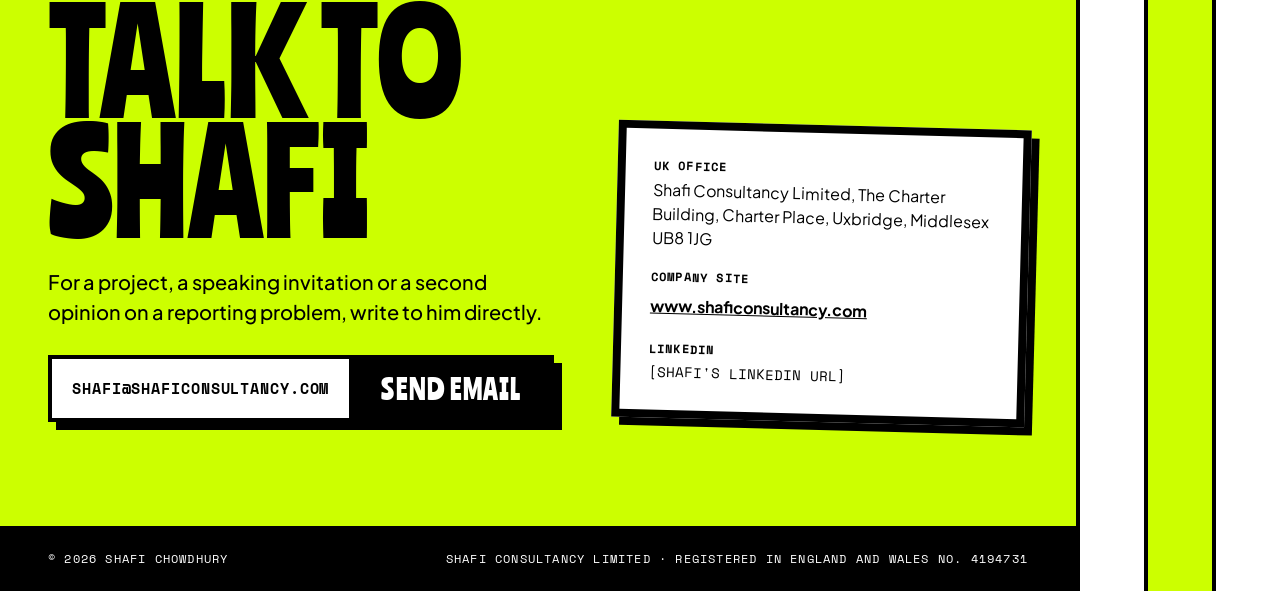
==== commit 97fccbd8: "Sharpen and upscale the hero portrait Co-Authored-By: Claude Fable 5.2 <noreply@anthropic.com> Claud" ====
--- a/index.html
+++ b/index.html
@@ -58,7 +58,7 @@
 </div>
 <div style="flex: 2 1 300px; min-width: 0; display: flex; justify-content: center">
 <div style="position: relative; width: 100%; max-width: 380px; transform: rotate(3deg)">
-<img src="images/shafi-chowdhury.jpg" alt="Portrait of Shafi Chowdhury" width="248" height="310" style="display: block; width: 100%; height: auto; aspect-ratio: 4 / 5; object-fit: cover; object-position: center top; background: #FFFFFF; border: 8px solid #000000; box-shadow: 12px 12px 0 var(--accent); box-sizing: border-box">
+<img src="images/shafi-chowdhury.jpg" alt="Portrait of Shafi Chowdhury" width="744" height="930" style="display: block; width: 100%; height: auto; aspect-ratio: 4 / 5; object-fit: cover; object-position: center top; background: #FFFFFF; border: 8px solid #000000; box-shadow: 12px 12px 0 var(--accent); box-sizing: border-box">
 <span style="position: absolute; left: -20px; bottom: 28px; background: var(--accent); border: 4px solid #000000; padding: 8px 12px; transform: rotate(-6deg); font-family: 'Space Mono', monospace; font-weight: 700; font-size: 12px; letter-spacing: 0.1em; text-transform: uppercase">Uxbridge, UK ↔ Sylhet, BD</span>
 </div>
 </div>
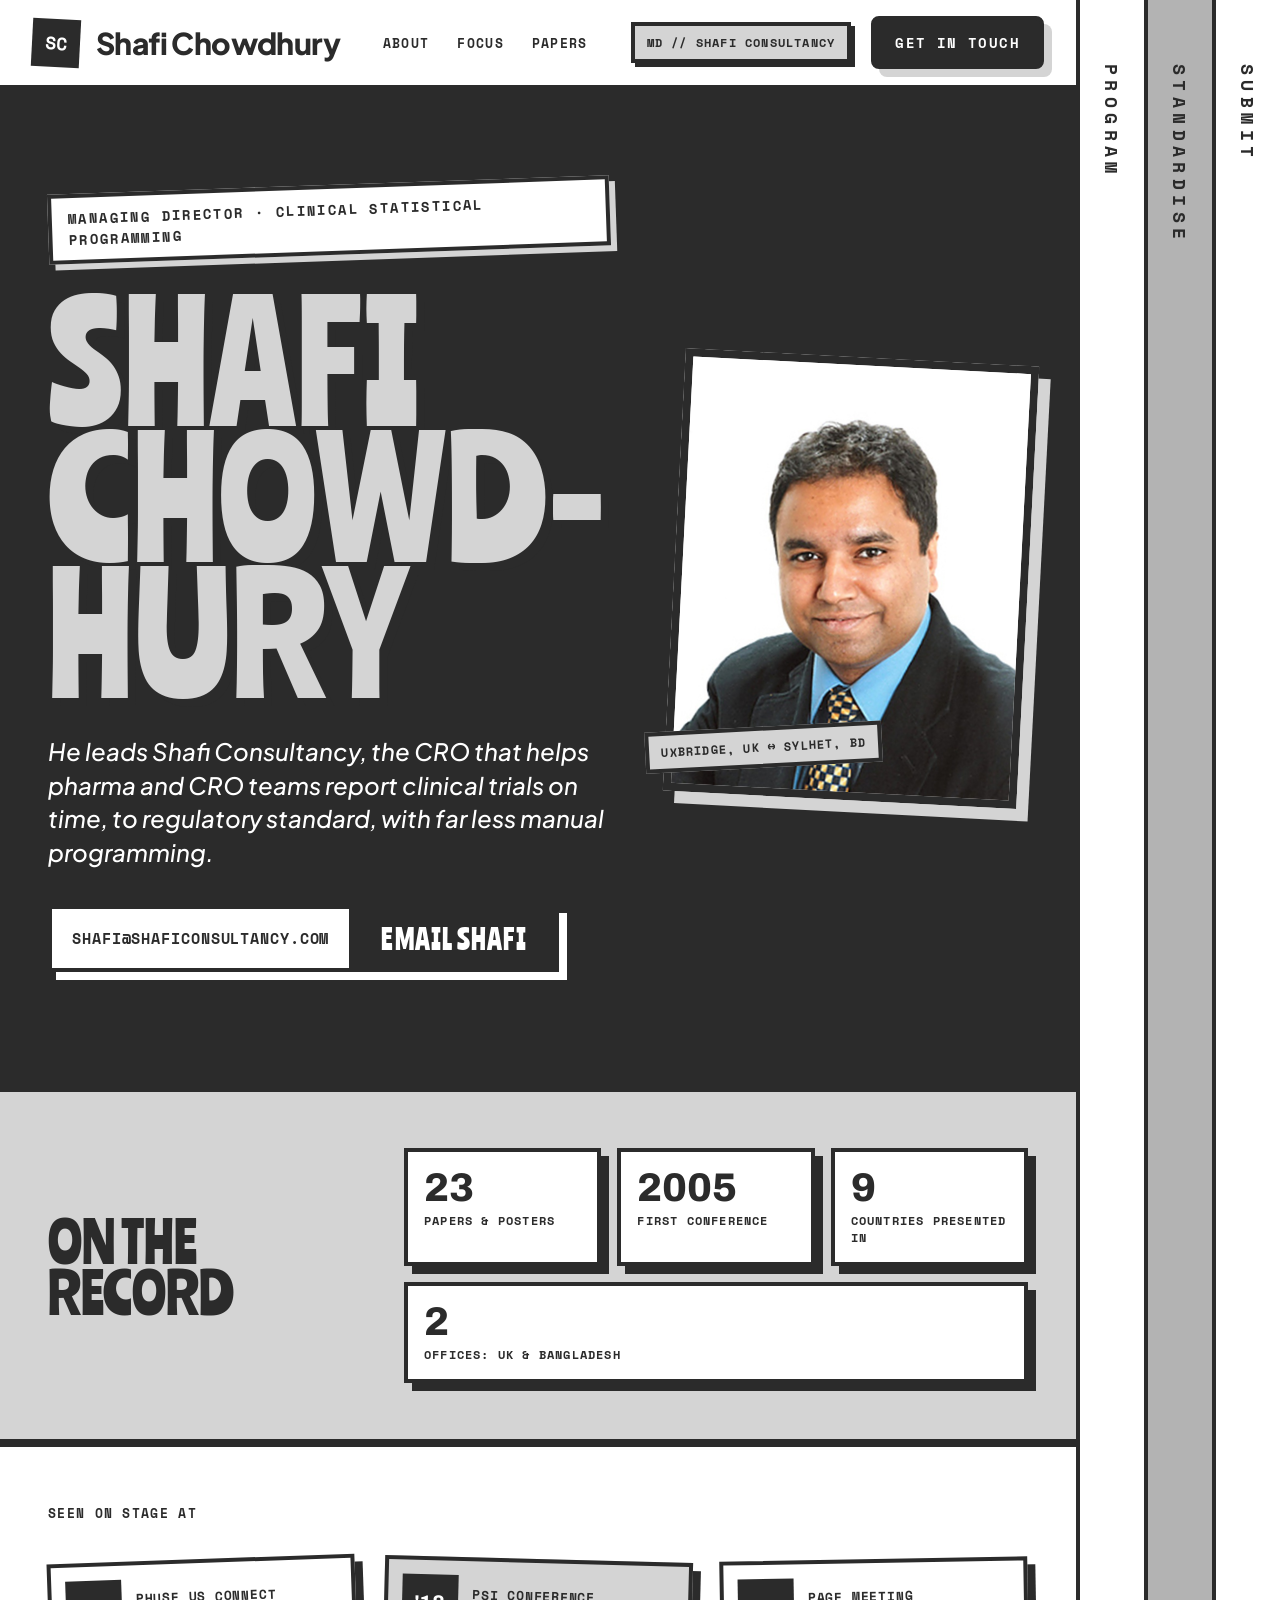
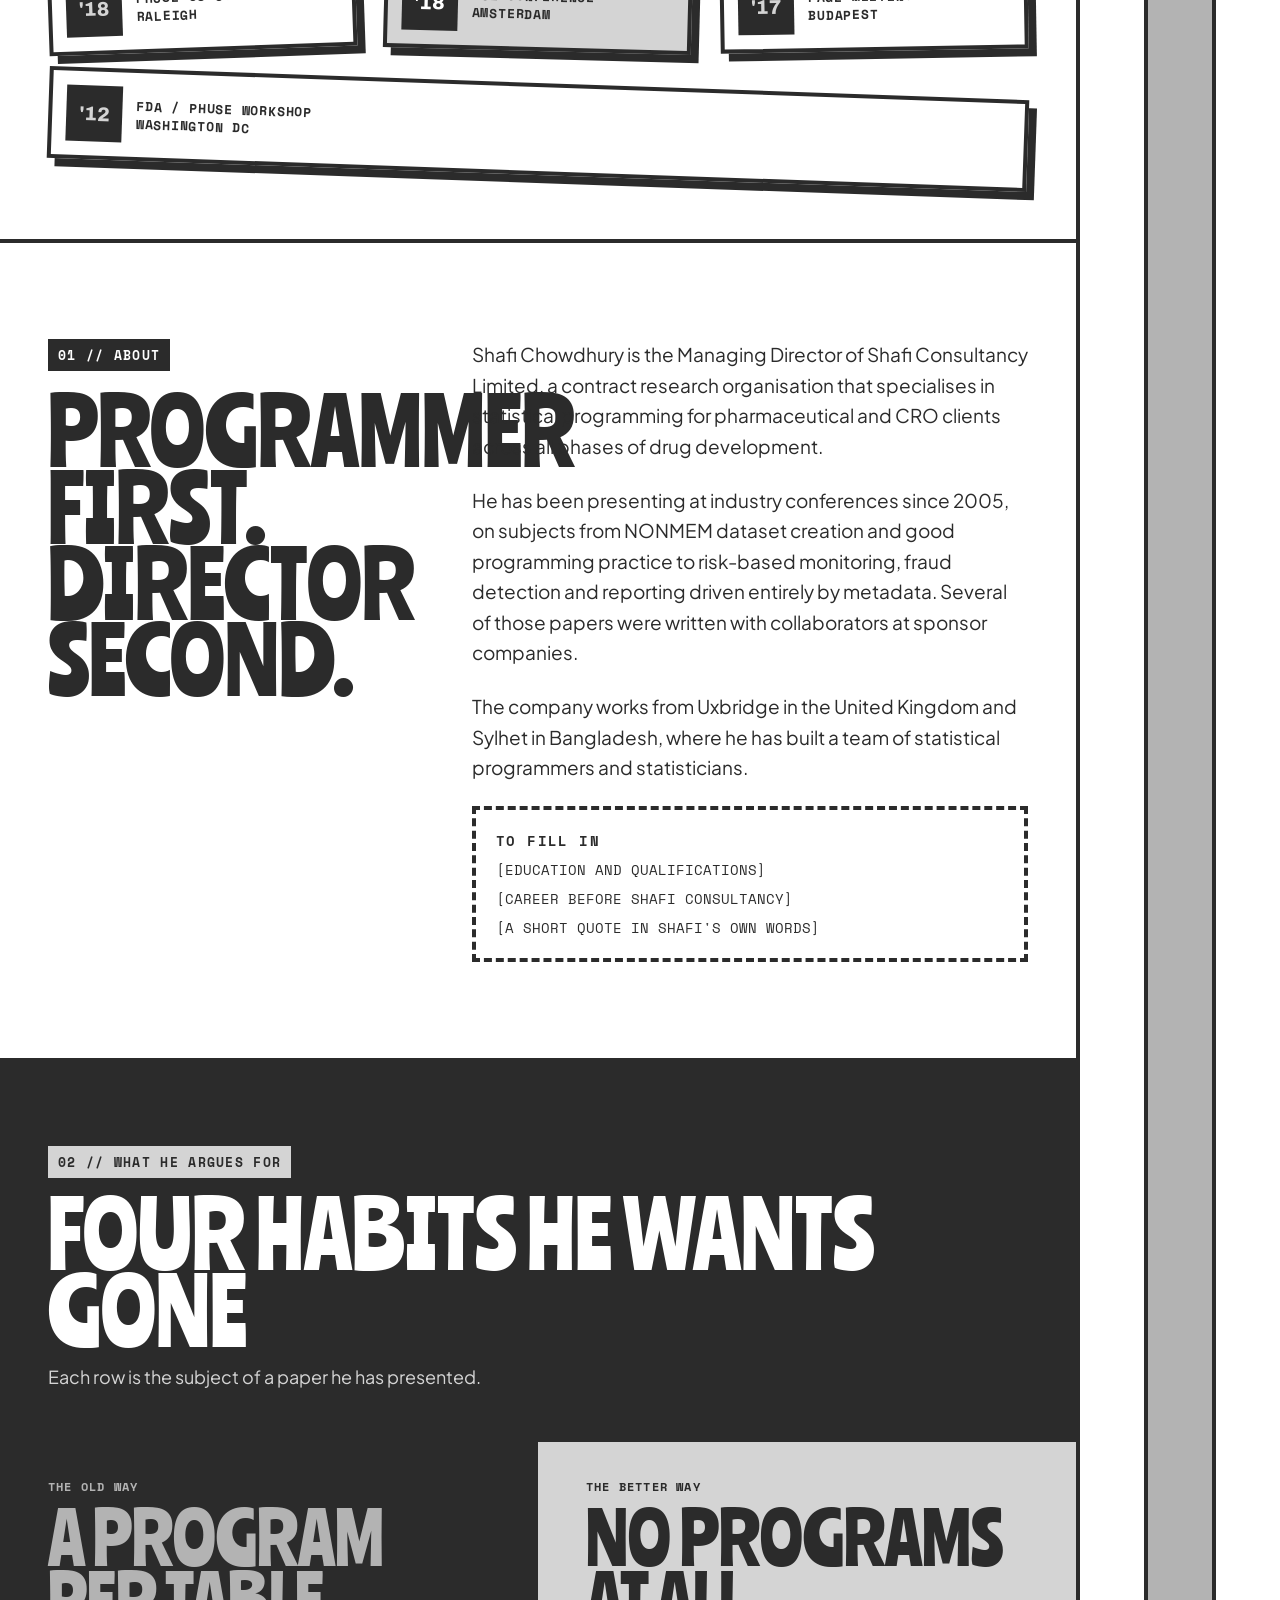
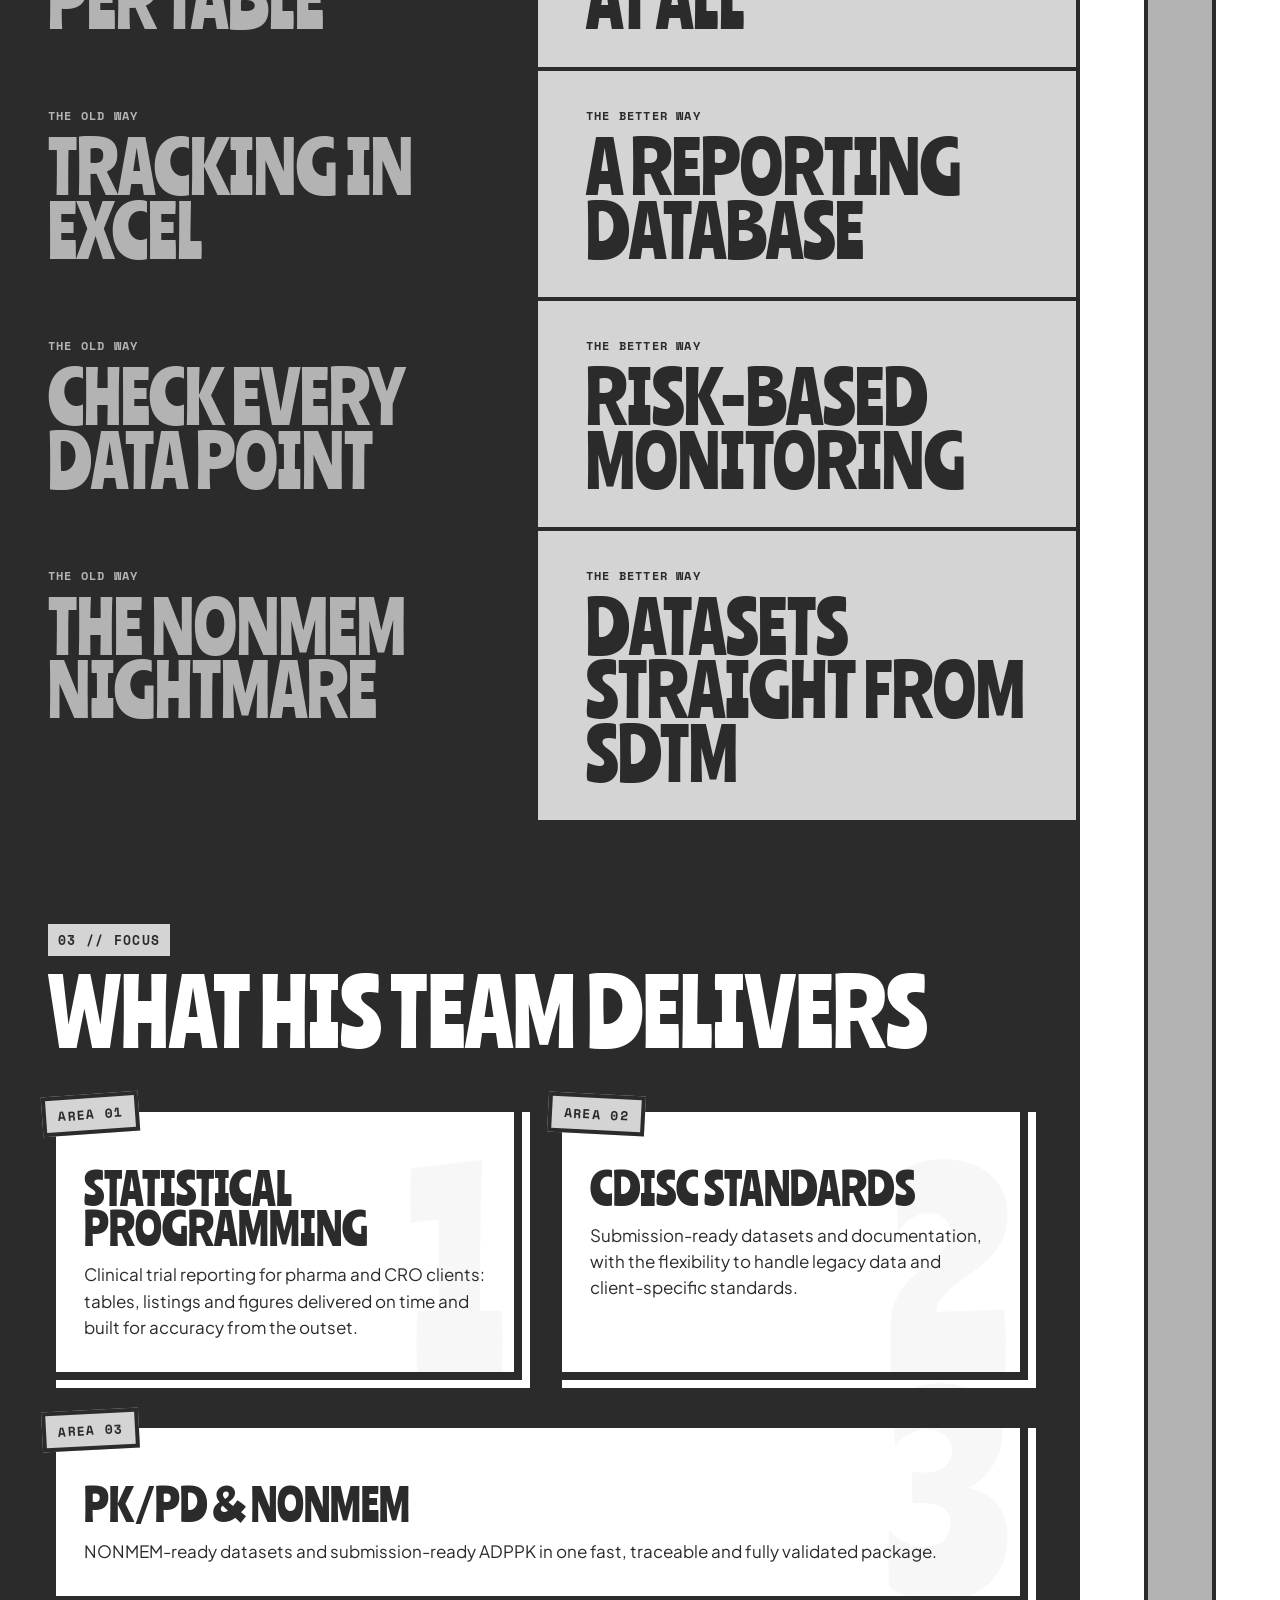
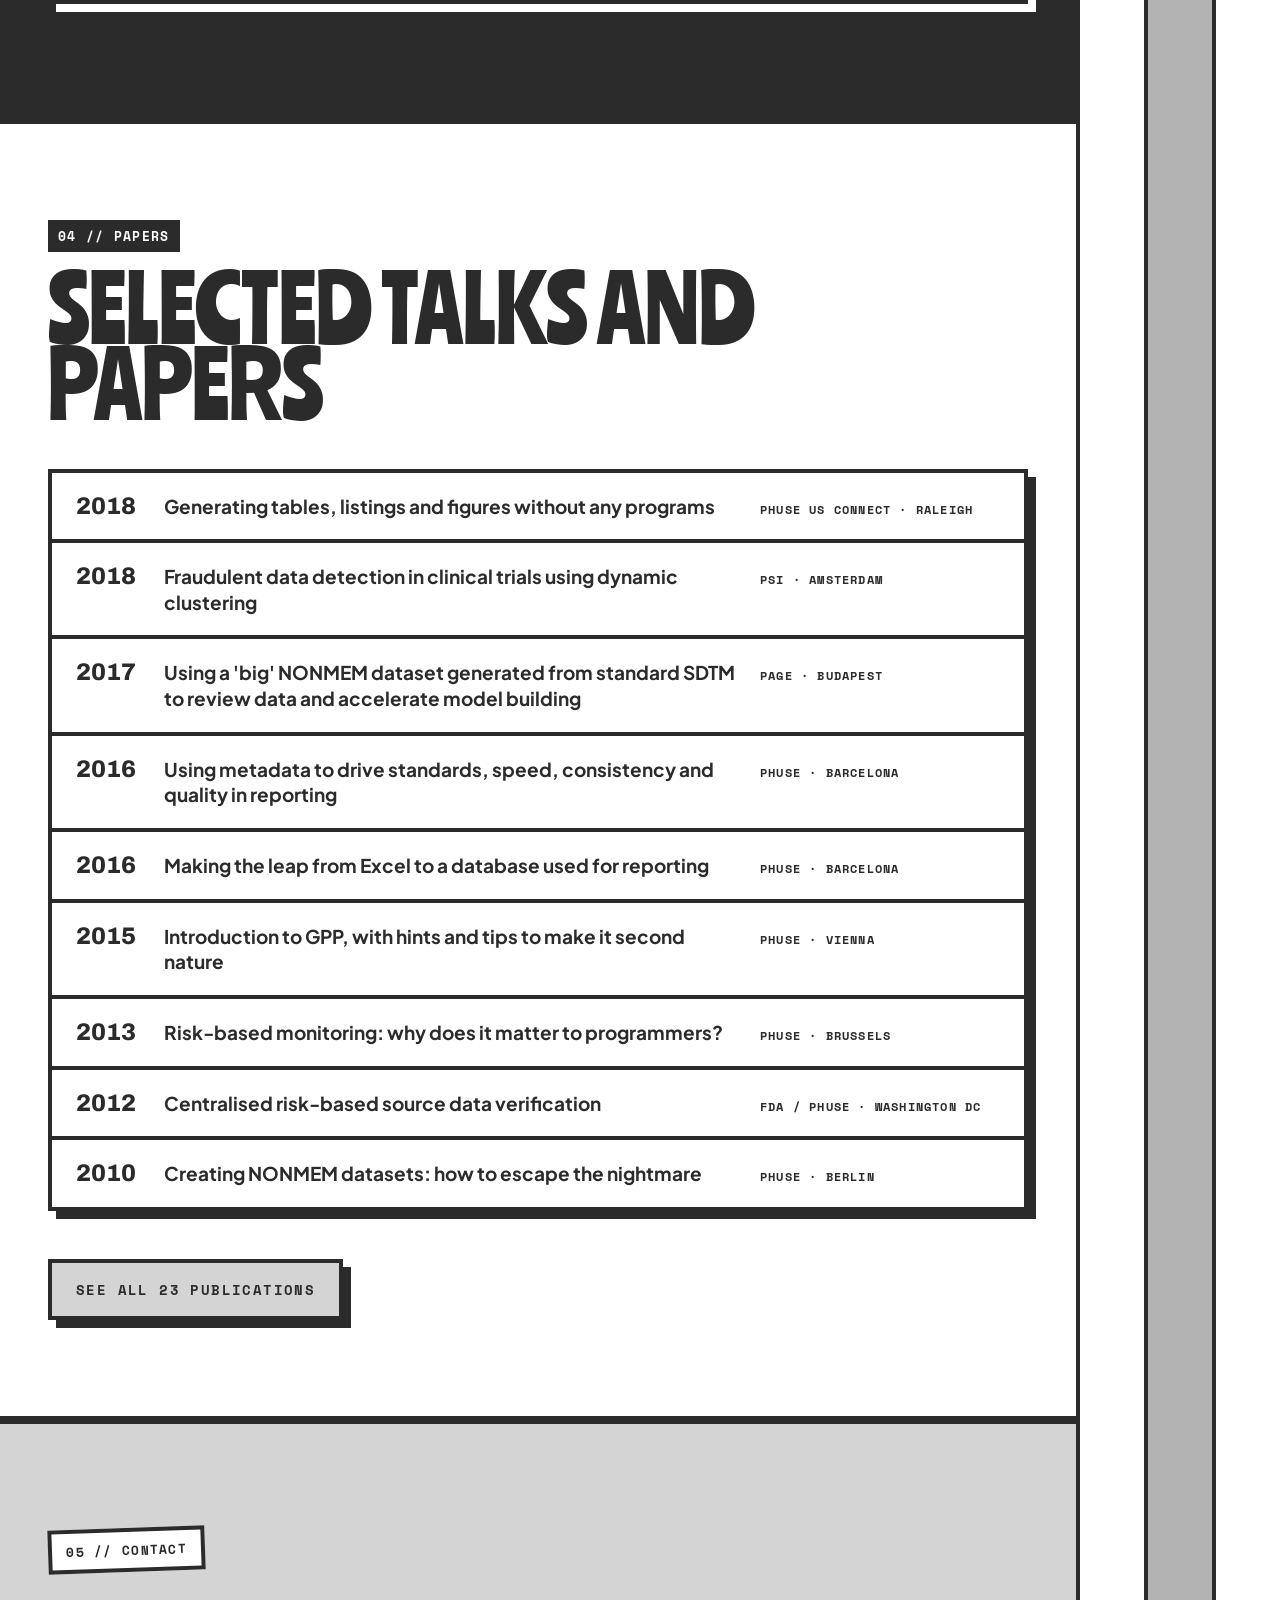
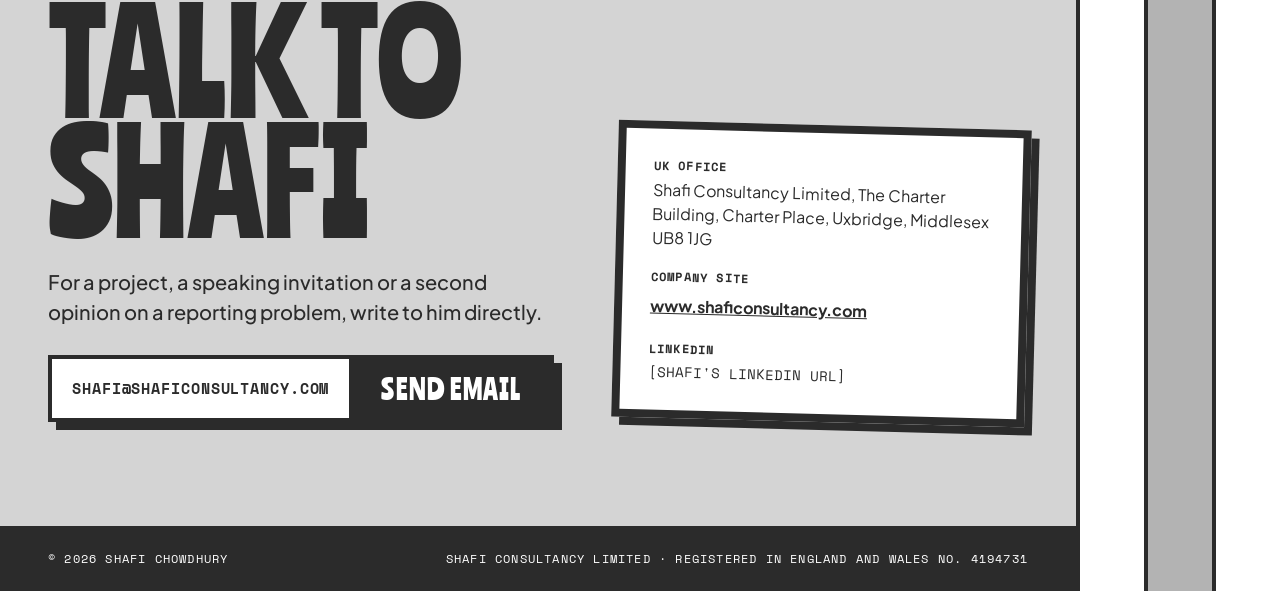
==== commit ed15180a: "Switch the site to the Salt and pepper greyscale palette Co-Authored-By: Claude Fable 5.2 <noreply@a" ====
--- a/index.html
+++ b/index.html
@@ -9,78 +9,86 @@
 <link rel="preconnect" href="https://fonts.gstatic.com" crossorigin>
 <link rel="stylesheet" href="https://fonts.googleapis.com/css2?family=Archivo:wght@700;800&family=Plus+Jakarta+Sans:ital,wght@0,400;0,500;0,700;0,800;1,500&family=Ranchers&family=Space+Mono:wght@400;700&display=swap">
 <style>
-:root{--accent:#CCFF00}
+:root{--accent:#D4D4D4}
 html{scroll-behavior:smooth}
 body{margin:0}
 [id]{scroll-margin-top:96px}
-a{color:#000000}a:hover{color:#000000}
+a{color:#2B2B2B}a:hover{color:#2B2B2B}
 .sc-btn{transition:transform .12s ease, box-shadow .12s ease}
-.sc-btn:hover{transform:translate(4px,4px);box-shadow:4px 4px 0 #000000}
+.sc-btn:hover{transform:translate(4px,4px);box-shadow:4px 4px 0 #2B2B2B}
 .sc-btn-w:hover{transform:translate(4px,4px);box-shadow:4px 4px 0 #FFFFFF}
-.sc-flip:hover{background:#FFFFFF !important;color:#000000 !important}
-.sc-paper:hover{background:#CCFF00 !important}
+.sc-flip:hover{background:#FFFFFF !important;color:#2B2B2B !important}
+.sc-paper:hover{background:#D4D4D4 !important}
 .sc-nav a:hover{text-decoration:underline;text-decoration-thickness:3px}
-@media (max-width: 960px){.sc-side{display:none !important}.sc-navlinks{display:none !important}}
+.sc-strip{transition:background .18s ease,color .18s ease}
+.sc-strip-t{transition:transform .28s cubic-bezier(.2,.8,.2,1),letter-spacing .28s cubic-bezier(.2,.8,.2,1)}
+.sc-arrow{display:inline-block;opacity:0;transform:translateY(-10px);transition:opacity .2s ease,transform .28s cubic-bezier(.2,.8,.2,1)}
+.sc-strip:hover,.sc-strip:focus-visible{background:#2B2B2B !important;color:var(--accent) !important;outline:none}
+.sc-strip:hover .sc-strip-t,.sc-strip:focus-visible .sc-strip-t{transform:translateY(18px);letter-spacing:.42em !important}
+.sc-strip:hover .sc-arrow,.sc-strip:focus-visible .sc-arrow{opacity:1;transform:none}
+.sc-strip[aria-current="page"]{background:#2B2B2B !important;color:var(--accent) !important}
+@media (max-width: 960px){.sc-navlinks{display:none !important}.sc-side{flex:1 1 100% !important;border-left:0 !important;border-top:4px solid #2B2B2B}.sc-strip{flex:1 1 0 !important}.sc-strip-t{writing-mode:horizontal-tb !important;position:static !important;width:auto !important;line-height:1.2 !important;padding:22px 8px !important;text-align:center;letter-spacing:.08em !important;font-size:13px !important;transform:none !important}.sc-arrow{display:none}}
+@media (prefers-reduced-motion: reduce){.sc-strip,.sc-strip-t,.sc-arrow,.sc-btn{transition:none !important}}
 </style>
 </head>
 <body>
-<div style="display: flex; flex-wrap: wrap; background: #121212; font-family: 'Plus Jakarta Sans', system-ui, sans-serif; color: #000000">
+<div style="display: flex; flex-wrap: wrap; background: #2B2B2B; font-family: 'Plus Jakarta Sans', system-ui, sans-serif; color: #2B2B2B">
 
 <div style="flex: 999 1 560px; min-width: 0">
 
 <!-- NAV -->
-<header class="sc-nav" style="position: sticky; top: 0; z-index: 20; background: #FFFFFF; border-bottom: 4px solid #000000; display: flex; flex-wrap: wrap; align-items: center; justify-content: space-between; gap: 16px; padding: 16px 32px">
-<a href="#top" style="display: flex; align-items: center; gap: 16px; text-decoration: none; color: #000000">
-<span style="width: 48px; height: 48px; background: #000000; transform: rotate(3deg); display: flex; align-items: center; justify-content: center; color: #FFFFFF; font-family: 'Space Mono', monospace; font-weight: 700; font-size: 18px">SC</span>
+<header class="sc-nav" style="position: sticky; top: 0; z-index: 20; background: #FFFFFF; border-bottom: 4px solid #2B2B2B; display: flex; flex-wrap: wrap; align-items: center; justify-content: space-between; gap: 16px; padding: 16px 32px">
+<a href="#top" style="display: flex; align-items: center; gap: 16px; text-decoration: none; color: #2B2B2B">
+<span style="width: 48px; height: 48px; background: #2B2B2B; transform: rotate(3deg); display: flex; align-items: center; justify-content: center; color: #FFFFFF; font-family: 'Space Mono', monospace; font-weight: 700; font-size: 18px">SC</span>
 <span style="font-weight: 800; font-size: 30px; letter-spacing: -0.02em">Shafi Chowdhury</span>
 </a>
 <nav class="sc-navlinks" style="display: flex; gap: 28px; font-family: 'Space Mono', monospace; font-weight: 700; font-size: 13px; letter-spacing: 0.1em; text-transform: uppercase">
-<a href="#about" style="color: #000000; text-decoration: none; padding: 12px 0">About</a>
-<a href="#focus" style="color: #000000; text-decoration: none; padding: 12px 0">Focus</a>
-<a href="#papers" style="color: #000000; text-decoration: none; padding: 12px 0">Papers</a>
+<a href="#about" style="color: #2B2B2B; text-decoration: none; padding: 12px 0">About</a>
+<a href="#focus" style="color: #2B2B2B; text-decoration: none; padding: 12px 0">Focus</a>
+<a href="#papers" style="color: #2B2B2B; text-decoration: none; padding: 12px 0">Papers</a>
 </nav>
 <div style="display: flex; flex-wrap: wrap; align-items: center; gap: 20px">
-<span style="font-family: 'Space Mono', monospace; font-weight: 700; font-size: 12px; letter-spacing: 0.1em; text-transform: uppercase; border: 4px solid #000000; padding: 8px 12px; background: var(--accent); box-shadow: 4px 4px 0 #000000">MD // Shafi Consultancy</span>
-<a class="sc-btn" href="#contact" style="font-family: 'Space Mono', monospace; font-weight: 700; font-size: 14px; letter-spacing: 0.1em; text-transform: uppercase; text-decoration: none; background: #000000; color: #FFFFFF; border: 4px solid #000000; border-radius: 8px; padding: 12px 20px; box-shadow: 8px 8px 0 var(--accent)">Get in touch</a>
+<span style="font-family: 'Space Mono', monospace; font-weight: 700; font-size: 12px; letter-spacing: 0.1em; text-transform: uppercase; border: 4px solid #2B2B2B; padding: 8px 12px; background: var(--accent); box-shadow: 4px 4px 0 #2B2B2B">MD // Shafi Consultancy</span>
+<a class="sc-btn" href="#contact" style="font-family: 'Space Mono', monospace; font-weight: 700; font-size: 14px; letter-spacing: 0.1em; text-transform: uppercase; text-decoration: none; background: #2B2B2B; color: #FFFFFF; border: 4px solid #2B2B2B; border-radius: 8px; padding: 12px 20px; box-shadow: 8px 8px 0 var(--accent)">Get in touch</a>
 </div>
 </header>
 
 <!-- HERO -->
-<section id="top" style="background: #121212; padding: 96px 48px 112px; display: flex; flex-wrap: wrap; gap: 64px; align-items: center; border-bottom: 8px solid #000000">
+<section id="top" style="background: #2B2B2B; padding: 96px 48px 112px; display: flex; flex-wrap: wrap; gap: 64px; align-items: center; border-bottom: 8px solid #2B2B2B">
 <div style="flex: 3 1 480px; min-width: 0; display: flex; flex-direction: column; gap: 36px; align-items: flex-start">
-<span style="background: #FFFFFF; border: 4px solid #000000; transform: rotate(-2deg); padding: 10px 16px; font-family: 'Space Mono', monospace; font-weight: 700; font-size: 14px; letter-spacing: 0.1em; text-transform: uppercase; box-shadow: 6px 6px 0 var(--accent)">Managing Director · Clinical statistical programming</span>
-<h1 style="margin: 0; font-family: 'Ranchers', sans-serif; font-weight: 400; font-size: clamp(76px, 12.5vw, 180px); line-height: 0.85; text-transform: uppercase; color: var(--accent); text-shadow: 8px 8px 0 #000000; letter-spacing: 0.01em">Shafi<br>Chowd&shy;hury</h1>
+<span style="background: #FFFFFF; border: 4px solid #2B2B2B; transform: rotate(-2deg); padding: 10px 16px; font-family: 'Space Mono', monospace; font-weight: 700; font-size: 14px; letter-spacing: 0.1em; text-transform: uppercase; box-shadow: 6px 6px 0 var(--accent)">Managing Director · Clinical statistical programming</span>
+<h1 style="margin: 0; font-family: 'Ranchers', sans-serif; font-weight: 400; font-size: clamp(76px, 12.5vw, 180px); line-height: 0.85; text-transform: uppercase; color: var(--accent); text-shadow: 8px 8px 0 #2B2B2B; letter-spacing: 0.01em">Shafi<br>Chowd&shy;hury</h1>
 <p style="margin: 0; max-width: 620px; font-size: 24px; line-height: 1.4; font-style: italic; font-weight: 500; color: #FFFFFF">He leads Shafi Consultancy, the CRO that helps pharma and CRO teams report clinical trials on time, to regulatory standard, with far less manual programming.</p>
-<a class="sc-btn-w" href="mailto:Shafi@shaficonsultancy.com" style="display: flex; flex-wrap: wrap; max-width: 100%; text-decoration: none; border: 4px solid #000000; box-shadow: 8px 8px 0 #FFFFFF; background: #FFFFFF">
-<span style="flex: 1 1 auto; padding: 18px 20px; font-family: 'Space Mono', monospace; font-weight: 700; font-size: 15px; letter-spacing: 0.06em; text-transform: uppercase; color: #000000; overflow-wrap: anywhere">Shafi@shaficonsultancy.com</span>
-<span class="sc-flip" style="flex: 0 0 auto; padding: 12px 28px; background: #000000; color: #FFFFFF; border-left: 4px solid #000000; font-family: 'Ranchers', sans-serif; font-size: 28px; text-transform: uppercase; letter-spacing: 0.04em; display: flex; align-items: center">Email Shafi</span>
+<a class="sc-btn-w" href="mailto:Shafi@shaficonsultancy.com" style="display: flex; flex-wrap: wrap; max-width: 100%; text-decoration: none; border: 4px solid #2B2B2B; box-shadow: 8px 8px 0 #FFFFFF; background: #FFFFFF">
+<span style="flex: 1 1 auto; padding: 18px 20px; font-family: 'Space Mono', monospace; font-weight: 700; font-size: 15px; letter-spacing: 0.06em; text-transform: uppercase; color: #2B2B2B; overflow-wrap: anywhere">Shafi@shaficonsultancy.com</span>
+<span class="sc-flip" style="flex: 0 0 auto; padding: 12px 28px; background: #2B2B2B; color: #FFFFFF; border-left: 4px solid #2B2B2B; font-family: 'Ranchers', sans-serif; font-size: 28px; text-transform: uppercase; letter-spacing: 0.04em; display: flex; align-items: center">Email Shafi</span>
 </a>
 </div>
 <div style="flex: 2 1 300px; min-width: 0; display: flex; justify-content: center">
 <div style="position: relative; width: 100%; max-width: 380px; transform: rotate(3deg)">
-<img src="images/shafi-chowdhury.jpg" alt="Portrait of Shafi Chowdhury" width="744" height="930" style="display: block; width: 100%; height: auto; aspect-ratio: 4 / 5; object-fit: cover; object-position: center top; background: #FFFFFF; border: 8px solid #000000; box-shadow: 12px 12px 0 var(--accent); box-sizing: border-box">
-<span style="position: absolute; left: -20px; bottom: 28px; background: var(--accent); border: 4px solid #000000; padding: 8px 12px; transform: rotate(-6deg); font-family: 'Space Mono', monospace; font-weight: 700; font-size: 12px; letter-spacing: 0.1em; text-transform: uppercase">Uxbridge, UK ↔ Sylhet, BD</span>
+<img src="images/shafi-chowdhury.jpg" alt="Portrait of Shafi Chowdhury" width="744" height="930" style="display: block; width: 100%; height: auto; aspect-ratio: 4 / 5; object-fit: cover; object-position: center top; background: #FFFFFF; border: 8px solid #2B2B2B; box-shadow: 12px 12px 0 var(--accent); box-sizing: border-box">
+<span style="position: absolute; left: -20px; bottom: 28px; background: var(--accent); border: 4px solid #2B2B2B; padding: 8px 12px; transform: rotate(-6deg); font-family: 'Space Mono', monospace; font-weight: 700; font-size: 12px; letter-spacing: 0.1em; text-transform: uppercase">Uxbridge, UK ↔ Sylhet, BD</span>
 </div>
 </div>
 </section>
 
 <!-- STATS -->
-<section style="background: var(--accent); border-bottom: 8px solid #000000; padding: 56px 48px; display: flex; flex-wrap: wrap; gap: 32px 48px; align-items: center; justify-content: space-between">
+<section style="background: var(--accent); border-bottom: 8px solid #2B2B2B; padding: 56px 48px; display: flex; flex-wrap: wrap; gap: 32px 48px; align-items: center; justify-content: space-between">
 <h2 style="margin: 0; flex: 1 1 260px; font-family: 'Ranchers', sans-serif; font-weight: 400; font-size: 56px; line-height: 0.9; text-transform: uppercase">On the record</h2>
 <div style="flex: 3 1 480px; display: flex; flex-wrap: wrap; gap: 16px">
-<div style="flex: 1 1 130px; background: #FFFFFF; border: 4px solid #000000; box-shadow: 8px 8px 0 #000000; padding: 16px; display: flex; flex-direction: column; gap: 4px">
+<div style="flex: 1 1 130px; background: #FFFFFF; border: 4px solid #2B2B2B; box-shadow: 8px 8px 0 #2B2B2B; padding: 16px; display: flex; flex-direction: column; gap: 4px">
 <span style="font-family: 'Archivo', sans-serif; font-weight: 800; font-size: 40px; line-height: 1">23</span>
 <span style="font-family: 'Space Mono', monospace; font-weight: 700; font-size: 12px; letter-spacing: 0.1em; text-transform: uppercase">Papers &amp; posters</span>
 </div>
-<div style="flex: 1 1 130px; background: #FFFFFF; border: 4px solid #000000; box-shadow: 8px 8px 0 #000000; padding: 16px; display: flex; flex-direction: column; gap: 4px">
+<div style="flex: 1 1 130px; background: #FFFFFF; border: 4px solid #2B2B2B; box-shadow: 8px 8px 0 #2B2B2B; padding: 16px; display: flex; flex-direction: column; gap: 4px">
 <span style="font-family: 'Archivo', sans-serif; font-weight: 800; font-size: 40px; line-height: 1">2005</span>
 <span style="font-family: 'Space Mono', monospace; font-weight: 700; font-size: 12px; letter-spacing: 0.1em; text-transform: uppercase">First conference</span>
 </div>
-<div style="flex: 1 1 130px; background: #FFFFFF; border: 4px solid #000000; box-shadow: 8px 8px 0 #000000; padding: 16px; display: flex; flex-direction: column; gap: 4px">
+<div style="flex: 1 1 130px; background: #FFFFFF; border: 4px solid #2B2B2B; box-shadow: 8px 8px 0 #2B2B2B; padding: 16px; display: flex; flex-direction: column; gap: 4px">
 <span style="font-family: 'Archivo', sans-serif; font-weight: 800; font-size: 40px; line-height: 1">9</span>
 <span style="font-family: 'Space Mono', monospace; font-weight: 700; font-size: 12px; letter-spacing: 0.1em; text-transform: uppercase">Countries presented in</span>
 </div>
-<div style="flex: 1 1 130px; background: #FFFFFF; border: 4px solid #000000; box-shadow: 8px 8px 0 #000000; padding: 16px; display: flex; flex-direction: column; gap: 4px">
+<div style="flex: 1 1 130px; background: #FFFFFF; border: 4px solid #2B2B2B; box-shadow: 8px 8px 0 #2B2B2B; padding: 16px; display: flex; flex-direction: column; gap: 4px">
 <span style="font-family: 'Archivo', sans-serif; font-weight: 800; font-size: 40px; line-height: 1">2</span>
 <span style="font-family: 'Space Mono', monospace; font-weight: 700; font-size: 12px; letter-spacing: 0.1em; text-transform: uppercase">Offices: UK &amp; Bangladesh</span>
 </div>
@@ -88,39 +96,39 @@
 </section>
 
 <!-- STICKER BAR -->
-<section style="background: #FFFFFF; border-bottom: 4px solid #000000; padding: 56px 48px 64px; display: flex; flex-direction: column; gap: 36px">
+<section style="background: #FFFFFF; border-bottom: 4px solid #2B2B2B; padding: 56px 48px 64px; display: flex; flex-direction: column; gap: 36px">
 <span style="font-family: 'Space Mono', monospace; font-weight: 700; font-size: 13px; letter-spacing: 0.1em; text-transform: uppercase">Seen on stage at</span>
 <div style="display: flex; flex-wrap: wrap; gap: 32px 28px">
-<div style="flex: 1 1 220px; display: flex; gap: 14px; align-items: center; background: #FFFFFF; border: 4px solid #000000; box-shadow: 8px 8px 0 #000000; padding: 14px; transform: rotate(-2deg)">
-<span style="flex: 0 0 56px; height: 56px; background: #000000; color: var(--accent); display: flex; align-items: center; justify-content: center; font-family: 'Archivo', sans-serif; font-weight: 800; font-size: 20px">'18</span>
+<div style="flex: 1 1 220px; display: flex; gap: 14px; align-items: center; background: #FFFFFF; border: 4px solid #2B2B2B; box-shadow: 8px 8px 0 #2B2B2B; padding: 14px; transform: rotate(-2deg)">
+<span style="flex: 0 0 56px; height: 56px; background: #2B2B2B; color: var(--accent); display: flex; align-items: center; justify-content: center; font-family: 'Archivo', sans-serif; font-weight: 800; font-size: 20px">'18</span>
 <span style="font-family: 'Space Mono', monospace; font-weight: 700; font-size: 13px; line-height: 1.4; letter-spacing: 0.06em; text-transform: uppercase">PhUSE US Connect<br>Raleigh</span>
 </div>
-<div style="flex: 1 1 220px; display: flex; gap: 14px; align-items: center; background: var(--accent); border: 4px solid #000000; box-shadow: 8px 8px 0 #000000; padding: 14px; transform: rotate(1.5deg)">
-<span style="flex: 0 0 56px; height: 56px; background: #000000; color: #FFFFFF; display: flex; align-items: center; justify-content: center; font-family: 'Archivo', sans-serif; font-weight: 800; font-size: 20px">'18</span>
+<div style="flex: 1 1 220px; display: flex; gap: 14px; align-items: center; background: var(--accent); border: 4px solid #2B2B2B; box-shadow: 8px 8px 0 #2B2B2B; padding: 14px; transform: rotate(1.5deg)">
+<span style="flex: 0 0 56px; height: 56px; background: #2B2B2B; color: #FFFFFF; display: flex; align-items: center; justify-content: center; font-family: 'Archivo', sans-serif; font-weight: 800; font-size: 20px">'18</span>
 <span style="font-family: 'Space Mono', monospace; font-weight: 700; font-size: 13px; line-height: 1.4; letter-spacing: 0.06em; text-transform: uppercase">PSI Conference<br>Amsterdam</span>
 </div>
-<div style="flex: 1 1 220px; display: flex; gap: 14px; align-items: center; background: #FFFFFF; border: 4px solid #000000; box-shadow: 8px 8px 0 #000000; padding: 14px; transform: rotate(-1deg)">
-<span style="flex: 0 0 56px; height: 56px; background: #000000; color: var(--accent); display: flex; align-items: center; justify-content: center; font-family: 'Archivo', sans-serif; font-weight: 800; font-size: 20px">'17</span>
+<div style="flex: 1 1 220px; display: flex; gap: 14px; align-items: center; background: #FFFFFF; border: 4px solid #2B2B2B; box-shadow: 8px 8px 0 #2B2B2B; padding: 14px; transform: rotate(-1deg)">
+<span style="flex: 0 0 56px; height: 56px; background: #2B2B2B; color: var(--accent); display: flex; align-items: center; justify-content: center; font-family: 'Archivo', sans-serif; font-weight: 800; font-size: 20px">'17</span>
 <span style="font-family: 'Space Mono', monospace; font-weight: 700; font-size: 13px; line-height: 1.4; letter-spacing: 0.06em; text-transform: uppercase">PAGE Meeting<br>Budapest</span>
 </div>
-<div style="flex: 1 1 220px; display: flex; gap: 14px; align-items: center; background: #FFFFFF; border: 4px solid #000000; box-shadow: 8px 8px 0 #000000; padding: 14px; transform: rotate(2deg)">
-<span style="flex: 0 0 56px; height: 56px; background: #000000; color: var(--accent); display: flex; align-items: center; justify-content: center; font-family: 'Archivo', sans-serif; font-weight: 800; font-size: 20px">'12</span>
+<div style="flex: 1 1 220px; display: flex; gap: 14px; align-items: center; background: #FFFFFF; border: 4px solid #2B2B2B; box-shadow: 8px 8px 0 #2B2B2B; padding: 14px; transform: rotate(2deg)">
+<span style="flex: 0 0 56px; height: 56px; background: #2B2B2B; color: var(--accent); display: flex; align-items: center; justify-content: center; font-family: 'Archivo', sans-serif; font-weight: 800; font-size: 20px">'12</span>
 <span style="font-family: 'Space Mono', monospace; font-weight: 700; font-size: 13px; line-height: 1.4; letter-spacing: 0.06em; text-transform: uppercase">FDA / PhUSE Workshop<br>Washington DC</span>
 </div>
 </div>
 </section>
 
 <!-- ABOUT -->
-<section id="about" style="background: #FFFFFF; border-bottom: 8px solid #000000; padding: 96px 48px; display: flex; flex-wrap: wrap; gap: 56px">
+<section id="about" style="background: #FFFFFF; border-bottom: 8px solid #2B2B2B; padding: 96px 48px; display: flex; flex-wrap: wrap; gap: 56px">
 <div style="flex: 1 1 300px; min-width: 0; display: flex; flex-direction: column; gap: 20px; align-items: flex-start">
-<span style="font-family: 'Space Mono', monospace; font-weight: 700; font-size: 13px; letter-spacing: 0.1em; text-transform: uppercase; background: #000000; color: #FFFFFF; padding: 6px 10px">01 // About</span>
+<span style="font-family: 'Space Mono', monospace; font-weight: 700; font-size: 13px; letter-spacing: 0.1em; text-transform: uppercase; background: #2B2B2B; color: #FFFFFF; padding: 6px 10px">01 // About</span>
 <h2 style="margin: 0; font-family: 'Ranchers', sans-serif; font-weight: 400; font-size: clamp(56px, 7vw, 96px); line-height: 0.85; text-transform: uppercase">Programmer first. Director second.</h2>
 </div>
 <div style="flex: 2 1 420px; min-width: 0; display: flex; flex-direction: column; gap: 24px; font-size: 19px; line-height: 1.6">
 <p style="margin: 0">Shafi Chowdhury is the Managing Director of Shafi Consultancy Limited, a contract research organisation that specialises in statistical programming for pharmaceutical and CRO clients across all phases of drug development.</p>
 <p style="margin: 0">He has been presenting at industry conferences since 2005, on subjects from NONMEM dataset creation and good programming practice to risk-based monitoring, fraud detection and reporting driven entirely by metadata. Several of those papers were written with collaborators at sponsor companies.</p>
 <p style="margin: 0">The company works from Uxbridge in the United Kingdom and Sylhet in Bangladesh, where he has built a team of statistical programmers and statisticians.</p>
-<div style="border: 4px dashed #000000; padding: 20px; display: flex; flex-direction: column; gap: 8px; font-family: 'Space Mono', monospace; font-size: 14px; line-height: 1.5">
+<div style="border: 4px dashed #2B2B2B; padding: 20px; display: flex; flex-direction: column; gap: 8px; font-family: 'Space Mono', monospace; font-size: 14px; line-height: 1.5">
 <span style="font-weight: 700; letter-spacing: 0.1em; text-transform: uppercase">To fill in</span>
 <span>[EDUCATION AND QUALIFICATIONS]</span>
 <span>[CAREER BEFORE SHAFI CONSULTANCY]</span>
@@ -130,80 +138,80 @@
 </section>
 
 <!-- COMPARISON -->
-<section style="background: #121212; border-bottom: 8px solid #000000">
+<section style="background: #2B2B2B; border-bottom: 8px solid #2B2B2B">
 <div style="padding: 80px 48px 48px; display: flex; flex-direction: column; gap: 16px; align-items: flex-start">
-<span style="font-family: 'Space Mono', monospace; font-weight: 700; font-size: 13px; letter-spacing: 0.1em; text-transform: uppercase; background: var(--accent); color: #000000; padding: 6px 10px">02 // What he argues for</span>
+<span style="font-family: 'Space Mono', monospace; font-weight: 700; font-size: 13px; letter-spacing: 0.1em; text-transform: uppercase; background: var(--accent); color: #2B2B2B; padding: 6px 10px">02 // What he argues for</span>
 <h2 style="margin: 0; font-family: 'Ranchers', sans-serif; font-weight: 400; font-size: clamp(56px, 7vw, 96px); line-height: 0.85; text-transform: uppercase; color: #FFFFFF">Four habits he wants gone</h2>
-<p style="margin: 0; max-width: 640px; font-size: 18px; line-height: 1.5; color: #CBD5E1">Each row is the subject of a paper he has presented.</p>
-</div>
-
-<div style="display: flex; flex-wrap: wrap; border-top: 4px solid #000000">
-<div style="flex: 1 1 340px; min-width: 0; background: #000000; padding: 36px 48px; display: flex; flex-direction: column; gap: 10px">
-<span style="font-family: 'Space Mono', monospace; font-weight: 700; font-size: 12px; letter-spacing: 0.1em; text-transform: uppercase; color: #94A3B8">The old way</span>
-<span style="font-family: 'Ranchers', sans-serif; font-size: clamp(48px, 5.5vw, 80px); line-height: 0.9; text-transform: uppercase; color: #64748B">A program per table</span>
+<p style="margin: 0; max-width: 640px; font-size: 18px; line-height: 1.5; color: #D4D4D4">Each row is the subject of a paper he has presented.</p>
+</div>
+
+<div style="display: flex; flex-wrap: wrap; border-top: 4px solid #2B2B2B">
+<div style="flex: 1 1 340px; min-width: 0; background: #2B2B2B; padding: 36px 48px; display: flex; flex-direction: column; gap: 10px">
+<span style="font-family: 'Space Mono', monospace; font-weight: 700; font-size: 12px; letter-spacing: 0.1em; text-transform: uppercase; color: #B3B3B3">The old way</span>
+<span style="font-family: 'Ranchers', sans-serif; font-size: clamp(48px, 5.5vw, 80px); line-height: 0.9; text-transform: uppercase; color: #B3B3B3">A program per table</span>
 </div>
 <div style="flex: 1 1 340px; min-width: 0; background: var(--accent); padding: 36px 48px; display: flex; flex-direction: column; gap: 10px">
-<span style="font-family: 'Space Mono', monospace; font-weight: 700; font-size: 12px; letter-spacing: 0.1em; text-transform: uppercase; color: #000000">The better way</span>
-<span style="font-family: 'Ranchers', sans-serif; font-size: clamp(48px, 5.5vw, 80px); line-height: 0.9; text-transform: uppercase; color: #000000">No programs at all</span>
-</div>
-</div>
-
-<div style="display: flex; flex-wrap: wrap; border-top: 4px solid #000000">
-<div style="flex: 1 1 340px; min-width: 0; background: #000000; padding: 36px 48px; display: flex; flex-direction: column; gap: 10px">
-<span style="font-family: 'Space Mono', monospace; font-weight: 700; font-size: 12px; letter-spacing: 0.1em; text-transform: uppercase; color: #94A3B8">The old way</span>
-<span style="font-family: 'Ranchers', sans-serif; font-size: clamp(48px, 5.5vw, 80px); line-height: 0.9; text-transform: uppercase; color: #64748B">Tracking in Excel</span>
+<span style="font-family: 'Space Mono', monospace; font-weight: 700; font-size: 12px; letter-spacing: 0.1em; text-transform: uppercase; color: #2B2B2B">The better way</span>
+<span style="font-family: 'Ranchers', sans-serif; font-size: clamp(48px, 5.5vw, 80px); line-height: 0.9; text-transform: uppercase; color: #2B2B2B">No programs at all</span>
+</div>
+</div>
+
+<div style="display: flex; flex-wrap: wrap; border-top: 4px solid #2B2B2B">
+<div style="flex: 1 1 340px; min-width: 0; background: #2B2B2B; padding: 36px 48px; display: flex; flex-direction: column; gap: 10px">
+<span style="font-family: 'Space Mono', monospace; font-weight: 700; font-size: 12px; letter-spacing: 0.1em; text-transform: uppercase; color: #B3B3B3">The old way</span>
+<span style="font-family: 'Ranchers', sans-serif; font-size: clamp(48px, 5.5vw, 80px); line-height: 0.9; text-transform: uppercase; color: #B3B3B3">Tracking in Excel</span>
 </div>
 <div style="flex: 1 1 340px; min-width: 0; background: var(--accent); padding: 36px 48px; display: flex; flex-direction: column; gap: 10px">
-<span style="font-family: 'Space Mono', monospace; font-weight: 700; font-size: 12px; letter-spacing: 0.1em; text-transform: uppercase; color: #000000">The better way</span>
-<span style="font-family: 'Ranchers', sans-serif; font-size: clamp(48px, 5.5vw, 80px); line-height: 0.9; text-transform: uppercase; color: #000000">A reporting database</span>
-</div>
-</div>
-
-<div style="display: flex; flex-wrap: wrap; border-top: 4px solid #000000">
-<div style="flex: 1 1 340px; min-width: 0; background: #000000; padding: 36px 48px; display: flex; flex-direction: column; gap: 10px">
-<span style="font-family: 'Space Mono', monospace; font-weight: 700; font-size: 12px; letter-spacing: 0.1em; text-transform: uppercase; color: #94A3B8">The old way</span>
-<span style="font-family: 'Ranchers', sans-serif; font-size: clamp(48px, 5.5vw, 80px); line-height: 0.9; text-transform: uppercase; color: #64748B">Check every data point</span>
+<span style="font-family: 'Space Mono', monospace; font-weight: 700; font-size: 12px; letter-spacing: 0.1em; text-transform: uppercase; color: #2B2B2B">The better way</span>
+<span style="font-family: 'Ranchers', sans-serif; font-size: clamp(48px, 5.5vw, 80px); line-height: 0.9; text-transform: uppercase; color: #2B2B2B">A reporting database</span>
+</div>
+</div>
+
+<div style="display: flex; flex-wrap: wrap; border-top: 4px solid #2B2B2B">
+<div style="flex: 1 1 340px; min-width: 0; background: #2B2B2B; padding: 36px 48px; display: flex; flex-direction: column; gap: 10px">
+<span style="font-family: 'Space Mono', monospace; font-weight: 700; font-size: 12px; letter-spacing: 0.1em; text-transform: uppercase; color: #B3B3B3">The old way</span>
+<span style="font-family: 'Ranchers', sans-serif; font-size: clamp(48px, 5.5vw, 80px); line-height: 0.9; text-transform: uppercase; color: #B3B3B3">Check every data point</span>
 </div>
 <div style="flex: 1 1 340px; min-width: 0; background: var(--accent); padding: 36px 48px; display: flex; flex-direction: column; gap: 10px">
-<span style="font-family: 'Space Mono', monospace; font-weight: 700; font-size: 12px; letter-spacing: 0.1em; text-transform: uppercase; color: #000000">The better way</span>
-<span style="font-family: 'Ranchers', sans-serif; font-size: clamp(48px, 5.5vw, 80px); line-height: 0.9; text-transform: uppercase; color: #000000">Risk-based monitoring</span>
-</div>
-</div>
-
-<div style="display: flex; flex-wrap: wrap; border-top: 4px solid #000000">
-<div style="flex: 1 1 340px; min-width: 0; background: #000000; padding: 36px 48px; display: flex; flex-direction: column; gap: 10px">
-<span style="font-family: 'Space Mono', monospace; font-weight: 700; font-size: 12px; letter-spacing: 0.1em; text-transform: uppercase; color: #94A3B8">The old way</span>
-<span style="font-family: 'Ranchers', sans-serif; font-size: clamp(48px, 5.5vw, 80px); line-height: 0.9; text-transform: uppercase; color: #64748B">The NONMEM nightmare</span>
+<span style="font-family: 'Space Mono', monospace; font-weight: 700; font-size: 12px; letter-spacing: 0.1em; text-transform: uppercase; color: #2B2B2B">The better way</span>
+<span style="font-family: 'Ranchers', sans-serif; font-size: clamp(48px, 5.5vw, 80px); line-height: 0.9; text-transform: uppercase; color: #2B2B2B">Risk-based monitoring</span>
+</div>
+</div>
+
+<div style="display: flex; flex-wrap: wrap; border-top: 4px solid #2B2B2B">
+<div style="flex: 1 1 340px; min-width: 0; background: #2B2B2B; padding: 36px 48px; display: flex; flex-direction: column; gap: 10px">
+<span style="font-family: 'Space Mono', monospace; font-weight: 700; font-size: 12px; letter-spacing: 0.1em; text-transform: uppercase; color: #B3B3B3">The old way</span>
+<span style="font-family: 'Ranchers', sans-serif; font-size: clamp(48px, 5.5vw, 80px); line-height: 0.9; text-transform: uppercase; color: #B3B3B3">The NONMEM nightmare</span>
 </div>
 <div style="flex: 1 1 340px; min-width: 0; background: var(--accent); padding: 36px 48px; display: flex; flex-direction: column; gap: 10px">
-<span style="font-family: 'Space Mono', monospace; font-weight: 700; font-size: 12px; letter-spacing: 0.1em; text-transform: uppercase; color: #000000">The better way</span>
-<span style="font-family: 'Ranchers', sans-serif; font-size: clamp(48px, 5.5vw, 80px); line-height: 0.9; text-transform: uppercase; color: #000000">Datasets straight from SDTM</span>
+<span style="font-family: 'Space Mono', monospace; font-weight: 700; font-size: 12px; letter-spacing: 0.1em; text-transform: uppercase; color: #2B2B2B">The better way</span>
+<span style="font-family: 'Ranchers', sans-serif; font-size: clamp(48px, 5.5vw, 80px); line-height: 0.9; text-transform: uppercase; color: #2B2B2B">Datasets straight from SDTM</span>
 </div>
 </div>
 </section>
 
 <!-- FOCUS -->
-<section id="focus" style="background: #121212; border-bottom: 8px solid #000000; padding: 96px 48px 112px; display: flex; flex-direction: column; gap: 56px">
+<section id="focus" style="background: #2B2B2B; border-bottom: 8px solid #2B2B2B; padding: 96px 48px 112px; display: flex; flex-direction: column; gap: 56px">
 <div style="display: flex; flex-direction: column; gap: 16px; align-items: flex-start">
-<span style="font-family: 'Space Mono', monospace; font-weight: 700; font-size: 13px; letter-spacing: 0.1em; text-transform: uppercase; background: var(--accent); color: #000000; padding: 6px 10px">03 // Focus</span>
+<span style="font-family: 'Space Mono', monospace; font-weight: 700; font-size: 13px; letter-spacing: 0.1em; text-transform: uppercase; background: var(--accent); color: #2B2B2B; padding: 6px 10px">03 // Focus</span>
 <h2 style="margin: 0; font-family: 'Ranchers', sans-serif; font-weight: 400; font-size: clamp(56px, 7vw, 96px); line-height: 0.85; text-transform: uppercase; color: #FFFFFF">What his team delivers</h2>
 </div>
 <div style="display: flex; flex-wrap: wrap; gap: 40px 32px">
-<article style="position: relative; flex: 1 1 280px; min-width: 0; background: #FFFFFF; border: 8px solid #000000; box-shadow: 8px 8px 0 #FFFFFF; padding: 56px 28px 32px; display: flex; flex-direction: column; gap: 14px; overflow: visible">
+<article style="position: relative; flex: 1 1 280px; min-width: 0; background: #FFFFFF; border: 8px solid #2B2B2B; box-shadow: 8px 8px 0 #FFFFFF; padding: 56px 28px 32px; display: flex; flex-direction: column; gap: 14px; overflow: visible">
 <span aria-hidden="true" style="position: absolute; right: 8px; bottom: -24px; font-family: 'Ranchers', sans-serif; font-size: 260px; line-height: 1; opacity: 0.03; pointer-events: none">1</span>
-<span style="position: absolute; top: -18px; left: -14px; background: var(--accent); border: 4px solid #000000; padding: 6px 12px; transform: rotate(-4deg); font-family: 'Space Mono', monospace; font-weight: 700; font-size: 13px; letter-spacing: 0.1em; text-transform: uppercase">Area 01</span>
+<span style="position: absolute; top: -18px; left: -14px; background: var(--accent); border: 4px solid #2B2B2B; padding: 6px 12px; transform: rotate(-4deg); font-family: 'Space Mono', monospace; font-weight: 700; font-size: 13px; letter-spacing: 0.1em; text-transform: uppercase">Area 01</span>
 <h3 style="margin: 0; font-family: 'Ranchers', sans-serif; font-weight: 400; font-size: 44px; line-height: 0.9; text-transform: uppercase">Statistical programming</h3>
 <p style="margin: 0; font-size: 17px; line-height: 1.55">Clinical trial reporting for pharma and CRO clients: tables, listings and figures delivered on time and built for accuracy from the outset.</p>
 </article>
-<article style="position: relative; flex: 1 1 280px; min-width: 0; background: #FFFFFF; border: 8px solid #000000; box-shadow: 8px 8px 0 #FFFFFF; padding: 56px 28px 32px; display: flex; flex-direction: column; gap: 14px">
+<article style="position: relative; flex: 1 1 280px; min-width: 0; background: #FFFFFF; border: 8px solid #2B2B2B; box-shadow: 8px 8px 0 #FFFFFF; padding: 56px 28px 32px; display: flex; flex-direction: column; gap: 14px">
 <span aria-hidden="true" style="position: absolute; right: 8px; bottom: -24px; font-family: 'Ranchers', sans-serif; font-size: 260px; line-height: 1; opacity: 0.03; pointer-events: none">2</span>
-<span style="position: absolute; top: -18px; left: -14px; background: var(--accent); border: 4px solid #000000; padding: 6px 12px; transform: rotate(3deg); font-family: 'Space Mono', monospace; font-weight: 700; font-size: 13px; letter-spacing: 0.1em; text-transform: uppercase">Area 02</span>
+<span style="position: absolute; top: -18px; left: -14px; background: var(--accent); border: 4px solid #2B2B2B; padding: 6px 12px; transform: rotate(3deg); font-family: 'Space Mono', monospace; font-weight: 700; font-size: 13px; letter-spacing: 0.1em; text-transform: uppercase">Area 02</span>
 <h3 style="margin: 0; font-family: 'Ranchers', sans-serif; font-weight: 400; font-size: 44px; line-height: 0.9; text-transform: uppercase">CDISC standards</h3>
 <p style="margin: 0; font-size: 17px; line-height: 1.55">Submission-ready datasets and documentation, with the flexibility to handle legacy data and client-specific standards.</p>
 </article>
-<article style="position: relative; flex: 1 1 280px; min-width: 0; background: #FFFFFF; border: 8px solid #000000; box-shadow: 8px 8px 0 #FFFFFF; padding: 56px 28px 32px; display: flex; flex-direction: column; gap: 14px">
+<article style="position: relative; flex: 1 1 280px; min-width: 0; background: #FFFFFF; border: 8px solid #2B2B2B; box-shadow: 8px 8px 0 #FFFFFF; padding: 56px 28px 32px; display: flex; flex-direction: column; gap: 14px">
 <span aria-hidden="true" style="position: absolute; right: 8px; bottom: -24px; font-family: 'Ranchers', sans-serif; font-size: 260px; line-height: 1; opacity: 0.03; pointer-events: none">3</span>
-<span style="position: absolute; top: -18px; left: -14px; background: var(--accent); border: 4px solid #000000; padding: 6px 12px; transform: rotate(-3deg); font-family: 'Space Mono', monospace; font-weight: 700; font-size: 13px; letter-spacing: 0.1em; text-transform: uppercase">Area 03</span>
+<span style="position: absolute; top: -18px; left: -14px; background: var(--accent); border: 4px solid #2B2B2B; padding: 6px 12px; transform: rotate(-3deg); font-family: 'Space Mono', monospace; font-weight: 700; font-size: 13px; letter-spacing: 0.1em; text-transform: uppercase">Area 03</span>
 <h3 style="margin: 0; font-family: 'Ranchers', sans-serif; font-weight: 400; font-size: 44px; line-height: 0.9; text-transform: uppercase">PK/PD &amp; NONMEM</h3>
 <p style="margin: 0; font-size: 17px; line-height: 1.55">NONMEM-ready datasets and submission-ready ADPPK in one fast, traceable and fully validated package.</p>
 </article>
@@ -211,80 +219,80 @@
 </section>
 
 <!-- PAPERS -->
-<section id="papers" style="background: #FFFFFF; border-bottom: 8px solid #000000; padding: 96px 48px; display: flex; flex-direction: column; gap: 48px">
+<section id="papers" style="background: #FFFFFF; border-bottom: 8px solid #2B2B2B; padding: 96px 48px; display: flex; flex-direction: column; gap: 48px">
 <div style="display: flex; flex-direction: column; gap: 16px; align-items: flex-start">
-<span style="font-family: 'Space Mono', monospace; font-weight: 700; font-size: 13px; letter-spacing: 0.1em; text-transform: uppercase; background: #000000; color: #FFFFFF; padding: 6px 10px">04 // Papers</span>
+<span style="font-family: 'Space Mono', monospace; font-weight: 700; font-size: 13px; letter-spacing: 0.1em; text-transform: uppercase; background: #2B2B2B; color: #FFFFFF; padding: 6px 10px">04 // Papers</span>
 <h2 style="margin: 0; font-family: 'Ranchers', sans-serif; font-weight: 400; font-size: clamp(56px, 7vw, 96px); line-height: 0.85; text-transform: uppercase">Selected talks and papers</h2>
 </div>
-<div style="display: flex; flex-direction: column; border: 4px solid #000000; box-shadow: 8px 8px 0 #000000">
-<a class="sc-paper" href="https://www.shaficonsultancy.com/_files/ugd/5d717a_e014f29d900d403db1b6842e0a00eab0.pdf" style="display: flex; flex-wrap: wrap; gap: 8px 24px; align-items: baseline; padding: 20px 24px; background: #FFFFFF; color: #000000; text-decoration: none; border-bottom: 4px solid #000000">
+<div style="display: flex; flex-direction: column; border: 4px solid #2B2B2B; box-shadow: 8px 8px 0 #2B2B2B">
+<a class="sc-paper" href="https://www.shaficonsultancy.com/_files/ugd/5d717a_e014f29d900d403db1b6842e0a00eab0.pdf" style="display: flex; flex-wrap: wrap; gap: 8px 24px; align-items: baseline; padding: 20px 24px; background: #FFFFFF; color: #2B2B2B; text-decoration: none; border-bottom: 4px solid #2B2B2B">
 <span style="flex: 0 0 64px; font-family: 'Archivo', sans-serif; font-weight: 800; font-size: 24px">2018</span>
 <span style="flex: 1 1 320px; font-weight: 700; font-size: 19px; line-height: 1.35">Generating tables, listings and figures without any programs</span>
 <span style="flex: 0 1 240px; font-family: 'Space Mono', monospace; font-weight: 700; font-size: 12px; letter-spacing: 0.1em; text-transform: uppercase">PhUSE US Connect · Raleigh</span>
 </a>
-<a class="sc-paper" href="https://www.shaficonsultancy.com/_files/ugd/5d717a_a4b346e7b73d4c559a16fa8f3b662d61.pdf" style="display: flex; flex-wrap: wrap; gap: 8px 24px; align-items: baseline; padding: 20px 24px; background: #FFFFFF; color: #000000; text-decoration: none; border-bottom: 4px solid #000000">
+<a class="sc-paper" href="https://www.shaficonsultancy.com/_files/ugd/5d717a_a4b346e7b73d4c559a16fa8f3b662d61.pdf" style="display: flex; flex-wrap: wrap; gap: 8px 24px; align-items: baseline; padding: 20px 24px; background: #FFFFFF; color: #2B2B2B; text-decoration: none; border-bottom: 4px solid #2B2B2B">
 <span style="flex: 0 0 64px; font-family: 'Archivo', sans-serif; font-weight: 800; font-size: 24px">2018</span>
 <span style="flex: 1 1 320px; font-weight: 700; font-size: 19px; line-height: 1.35">Fraudulent data detection in clinical trials using dynamic clustering</span>
 <span style="flex: 0 1 240px; font-family: 'Space Mono', monospace; font-weight: 700; font-size: 12px; letter-spacing: 0.1em; text-transform: uppercase">PSI · Amsterdam</span>
 </a>
-<a class="sc-paper" href="https://www.shaficonsultancy.com/_files/ugd/5d717a_afff2257b05a4b4187ffdabdcc7feaa2.pdf" style="display: flex; flex-wrap: wrap; gap: 8px 24px; align-items: baseline; padding: 20px 24px; background: #FFFFFF; color: #000000; text-decoration: none; border-bottom: 4px solid #000000">
+<a class="sc-paper" href="https://www.shaficonsultancy.com/_files/ugd/5d717a_afff2257b05a4b4187ffdabdcc7feaa2.pdf" style="display: flex; flex-wrap: wrap; gap: 8px 24px; align-items: baseline; padding: 20px 24px; background: #FFFFFF; color: #2B2B2B; text-decoration: none; border-bottom: 4px solid #2B2B2B">
 <span style="flex: 0 0 64px; font-family: 'Archivo', sans-serif; font-weight: 800; font-size: 24px">2017</span>
 <span style="flex: 1 1 320px; font-weight: 700; font-size: 19px; line-height: 1.35">Using a 'big' NONMEM dataset generated from standard SDTM to review data and accelerate model building</span>
 <span style="flex: 0 1 240px; font-family: 'Space Mono', monospace; font-weight: 700; font-size: 12px; letter-spacing: 0.1em; text-transform: uppercase">PAGE · Budapest</span>
 </a>
-<a class="sc-paper" href="https://www.shaficonsultancy.com/_files/ugd/5d717a_02d3ad06f00f4d3fb8422b87ebbf4590.pdf" style="display: flex; flex-wrap: wrap; gap: 8px 24px; align-items: baseline; padding: 20px 24px; background: #FFFFFF; color: #000000; text-decoration: none; border-bottom: 4px solid #000000">
+<a class="sc-paper" href="https://www.shaficonsultancy.com/_files/ugd/5d717a_02d3ad06f00f4d3fb8422b87ebbf4590.pdf" style="display: flex; flex-wrap: wrap; gap: 8px 24px; align-items: baseline; padding: 20px 24px; background: #FFFFFF; color: #2B2B2B; text-decoration: none; border-bottom: 4px solid #2B2B2B">
 <span style="flex: 0 0 64px; font-family: 'Archivo', sans-serif; font-weight: 800; font-size: 24px">2016</span>
 <span style="flex: 1 1 320px; font-weight: 700; font-size: 19px; line-height: 1.35">Using metadata to drive standards, speed, consistency and quality in reporting</span>
 <span style="flex: 0 1 240px; font-family: 'Space Mono', monospace; font-weight: 700; font-size: 12px; letter-spacing: 0.1em; text-transform: uppercase">PhUSE · Barcelona</span>
 </a>
-<a class="sc-paper" href="https://www.shaficonsultancy.com/_files/ugd/5d717a_ccb6d137bdb3473d8c1dbbcbd2d35263.pdf" style="display: flex; flex-wrap: wrap; gap: 8px 24px; align-items: baseline; padding: 20px 24px; background: #FFFFFF; color: #000000; text-decoration: none; border-bottom: 4px solid #000000">
+<a class="sc-paper" href="https://www.shaficonsultancy.com/_files/ugd/5d717a_ccb6d137bdb3473d8c1dbbcbd2d35263.pdf" style="display: flex; flex-wrap: wrap; gap: 8px 24px; align-items: baseline; padding: 20px 24px; background: #FFFFFF; color: #2B2B2B; text-decoration: none; border-bottom: 4px solid #2B2B2B">
 <span style="flex: 0 0 64px; font-family: 'Archivo', sans-serif; font-weight: 800; font-size: 24px">2016</span>
 <span style="flex: 1 1 320px; font-weight: 700; font-size: 19px; line-height: 1.35">Making the leap from Excel to a database used for reporting</span>
 <span style="flex: 0 1 240px; font-family: 'Space Mono', monospace; font-weight: 700; font-size: 12px; letter-spacing: 0.1em; text-transform: uppercase">PhUSE · Barcelona</span>
 </a>
-<a class="sc-paper" href="https://www.shaficonsultancy.com/_files/ugd/5d717a_0e2fc58c31fa4f2989e7c243ff0dae9a.pdf" style="display: flex; flex-wrap: wrap; gap: 8px 24px; align-items: baseline; padding: 20px 24px; background: #FFFFFF; color: #000000; text-decoration: none; border-bottom: 4px solid #000000">
+<a class="sc-paper" href="https://www.shaficonsultancy.com/_files/ugd/5d717a_0e2fc58c31fa4f2989e7c243ff0dae9a.pdf" style="display: flex; flex-wrap: wrap; gap: 8px 24px; align-items: baseline; padding: 20px 24px; background: #FFFFFF; color: #2B2B2B; text-decoration: none; border-bottom: 4px solid #2B2B2B">
 <span style="flex: 0 0 64px; font-family: 'Archivo', sans-serif; font-weight: 800; font-size: 24px">2015</span>
 <span style="flex: 1 1 320px; font-weight: 700; font-size: 19px; line-height: 1.35">Introduction to GPP, with hints and tips to make it second nature</span>
 <span style="flex: 0 1 240px; font-family: 'Space Mono', monospace; font-weight: 700; font-size: 12px; letter-spacing: 0.1em; text-transform: uppercase">PhUSE · Vienna</span>
 </a>
-<a class="sc-paper" href="https://www.shaficonsultancy.com/_files/ugd/5d717a_dd85cb49a04443119a7020c96ba92c79.pdf" style="display: flex; flex-wrap: wrap; gap: 8px 24px; align-items: baseline; padding: 20px 24px; background: #FFFFFF; color: #000000; text-decoration: none; border-bottom: 4px solid #000000">
+<a class="sc-paper" href="https://www.shaficonsultancy.com/_files/ugd/5d717a_dd85cb49a04443119a7020c96ba92c79.pdf" style="display: flex; flex-wrap: wrap; gap: 8px 24px; align-items: baseline; padding: 20px 24px; background: #FFFFFF; color: #2B2B2B; text-decoration: none; border-bottom: 4px solid #2B2B2B">
 <span style="flex: 0 0 64px; font-family: 'Archivo', sans-serif; font-weight: 800; font-size: 24px">2013</span>
 <span style="flex: 1 1 320px; font-weight: 700; font-size: 19px; line-height: 1.35">Risk-based monitoring: why does it matter to programmers?</span>
 <span style="flex: 0 1 240px; font-family: 'Space Mono', monospace; font-weight: 700; font-size: 12px; letter-spacing: 0.1em; text-transform: uppercase">PhUSE · Brussels</span>
 </a>
-<a class="sc-paper" href="https://www.shaficonsultancy.com/_files/ugd/5d717a_f4a04ce16a9d4a0ea2cceabfec616c6a.pdf" style="display: flex; flex-wrap: wrap; gap: 8px 24px; align-items: baseline; padding: 20px 24px; background: #FFFFFF; color: #000000; text-decoration: none; border-bottom: 4px solid #000000">
+<a class="sc-paper" href="https://www.shaficonsultancy.com/_files/ugd/5d717a_f4a04ce16a9d4a0ea2cceabfec616c6a.pdf" style="display: flex; flex-wrap: wrap; gap: 8px 24px; align-items: baseline; padding: 20px 24px; background: #FFFFFF; color: #2B2B2B; text-decoration: none; border-bottom: 4px solid #2B2B2B">
 <span style="flex: 0 0 64px; font-family: 'Archivo', sans-serif; font-weight: 800; font-size: 24px">2012</span>
 <span style="flex: 1 1 320px; font-weight: 700; font-size: 19px; line-height: 1.35">Centralised risk-based source data verification</span>
 <span style="flex: 0 1 240px; font-family: 'Space Mono', monospace; font-weight: 700; font-size: 12px; letter-spacing: 0.1em; text-transform: uppercase">FDA / PhUSE · Washington DC</span>
 </a>
-<a class="sc-paper" href="https://www.shaficonsultancy.com/_files/ugd/5d717a_2e9a560d2e5b445fac015e02551d4e26.pdf" style="display: flex; flex-wrap: wrap; gap: 8px 24px; align-items: baseline; padding: 20px 24px; background: #FFFFFF; color: #000000; text-decoration: none">
+<a class="sc-paper" href="https://www.shaficonsultancy.com/_files/ugd/5d717a_2e9a560d2e5b445fac015e02551d4e26.pdf" style="display: flex; flex-wrap: wrap; gap: 8px 24px; align-items: baseline; padding: 20px 24px; background: #FFFFFF; color: #2B2B2B; text-decoration: none">
 <span style="flex: 0 0 64px; font-family: 'Archivo', sans-serif; font-weight: 800; font-size: 24px">2010</span>
 <span style="flex: 1 1 320px; font-weight: 700; font-size: 19px; line-height: 1.35">Creating NONMEM datasets: how to escape the nightmare</span>
 <span style="flex: 0 1 240px; font-family: 'Space Mono', monospace; font-weight: 700; font-size: 12px; letter-spacing: 0.1em; text-transform: uppercase">PhUSE · Berlin</span>
 </a>
 </div>
-<a class="sc-btn" href="https://www.shaficonsultancy.com/publications" style="align-self: flex-start; font-family: 'Space Mono', monospace; font-weight: 700; font-size: 14px; letter-spacing: 0.1em; text-transform: uppercase; text-decoration: none; background: var(--accent); color: #000000; border: 4px solid #000000; padding: 16px 24px; box-shadow: 8px 8px 0 #000000">See all 23 publications</a>
+<a class="sc-btn" href="https://www.shaficonsultancy.com/publications" style="align-self: flex-start; font-family: 'Space Mono', monospace; font-weight: 700; font-size: 14px; letter-spacing: 0.1em; text-transform: uppercase; text-decoration: none; background: var(--accent); color: #2B2B2B; border: 4px solid #2B2B2B; padding: 16px 24px; box-shadow: 8px 8px 0 #2B2B2B">See all 23 publications</a>
 </section>
 
 <!-- CONTACT -->
 <section id="contact" style="background: var(--accent); padding: 104px 48px; display: flex; flex-wrap: wrap; gap: 56px; align-items: flex-end">
 <div style="flex: 3 1 420px; min-width: 0; display: flex; flex-direction: column; gap: 28px; align-items: flex-start">
-<span style="background: #FFFFFF; border: 4px solid #000000; transform: rotate(-2deg); padding: 8px 14px; font-family: 'Space Mono', monospace; font-weight: 700; font-size: 13px; letter-spacing: 0.1em; text-transform: uppercase">05 // Contact</span>
+<span style="background: #FFFFFF; border: 4px solid #2B2B2B; transform: rotate(-2deg); padding: 8px 14px; font-family: 'Space Mono', monospace; font-weight: 700; font-size: 13px; letter-spacing: 0.1em; text-transform: uppercase">05 // Contact</span>
 <h2 style="margin: 0; font-family: 'Ranchers', sans-serif; font-weight: 400; font-size: clamp(72px, 11vw, 160px); line-height: 0.85; text-transform: uppercase">Talk to Shafi</h2>
 <p style="margin: 0; max-width: 560px; font-size: 20px; line-height: 1.5; font-weight: 500">For a project, a speaking invitation or a second opinion on a reporting problem, write to him directly.</p>
-<a class="sc-btn" href="mailto:Shafi@shaficonsultancy.com" style="display: flex; flex-wrap: wrap; max-width: 100%; text-decoration: none; border: 4px solid #000000; box-shadow: 8px 8px 0 #000000; background: #FFFFFF">
-<span style="flex: 1 1 auto; padding: 18px 20px; font-family: 'Space Mono', monospace; font-weight: 700; font-size: 15px; letter-spacing: 0.06em; text-transform: uppercase; color: #000000; overflow-wrap: anywhere">Shafi@shaficonsultancy.com</span>
-<span class="sc-flip" style="flex: 0 0 auto; padding: 12px 28px; background: #000000; color: #FFFFFF; border-left: 4px solid #000000; font-family: 'Ranchers', sans-serif; font-size: 28px; text-transform: uppercase; letter-spacing: 0.04em; display: flex; align-items: center">Send email</span>
-</a>
-</div>
-<div style="flex: 2 1 280px; min-width: 0; background: #FFFFFF; border: 8px solid #000000; box-shadow: 8px 8px 0 #000000; padding: 28px; display: flex; flex-direction: column; gap: 18px; transform: rotate(1.5deg)">
+<a class="sc-btn" href="mailto:Shafi@shaficonsultancy.com" style="display: flex; flex-wrap: wrap; max-width: 100%; text-decoration: none; border: 4px solid #2B2B2B; box-shadow: 8px 8px 0 #2B2B2B; background: #FFFFFF">
+<span style="flex: 1 1 auto; padding: 18px 20px; font-family: 'Space Mono', monospace; font-weight: 700; font-size: 15px; letter-spacing: 0.06em; text-transform: uppercase; color: #2B2B2B; overflow-wrap: anywhere">Shafi@shaficonsultancy.com</span>
+<span class="sc-flip" style="flex: 0 0 auto; padding: 12px 28px; background: #2B2B2B; color: #FFFFFF; border-left: 4px solid #2B2B2B; font-family: 'Ranchers', sans-serif; font-size: 28px; text-transform: uppercase; letter-spacing: 0.04em; display: flex; align-items: center">Send email</span>
+</a>
+</div>
+<div style="flex: 2 1 280px; min-width: 0; background: #FFFFFF; border: 8px solid #2B2B2B; box-shadow: 8px 8px 0 #2B2B2B; padding: 28px; display: flex; flex-direction: column; gap: 18px; transform: rotate(1.5deg)">
 <div style="display: flex; flex-direction: column; gap: 4px">
 <span style="font-family: 'Space Mono', monospace; font-weight: 700; font-size: 12px; letter-spacing: 0.1em; text-transform: uppercase">UK office</span>
 <span style="font-size: 16px; line-height: 1.5">Shafi Consultancy Limited, The Charter Building, Charter Place, Uxbridge, Middlesex UB8 1JG</span>
 </div>
 <div style="display: flex; flex-direction: column; gap: 4px">
 <span style="font-family: 'Space Mono', monospace; font-weight: 700; font-size: 12px; letter-spacing: 0.1em; text-transform: uppercase">Company site</span>
-<a href="https://www.shaficonsultancy.com" style="font-size: 16px; font-weight: 700; color: #000000; padding: 6px 0">www.shaficonsultancy.com</a>
+<a href="https://www.shaficonsultancy.com" style="font-size: 16px; font-weight: 700; color: #2B2B2B; padding: 6px 0">www.shaficonsultancy.com</a>
 </div>
 <div style="display: flex; flex-direction: column; gap: 4px">
 <span style="font-family: 'Space Mono', monospace; font-weight: 700; font-size: 12px; letter-spacing: 0.1em; text-transform: uppercase">LinkedIn</span>
@@ -293,7 +301,7 @@
 </div>
 </section>
 
-<footer style="background: #000000; color: #FFFFFF; padding: 24px 48px; display: flex; flex-wrap: wrap; gap: 8px 24px; justify-content: space-between; font-family: 'Space Mono', monospace; font-size: 12px; letter-spacing: 0.1em; text-transform: uppercase">
+<footer style="background: #2B2B2B; color: #FFFFFF; padding: 24px 48px; display: flex; flex-wrap: wrap; gap: 8px 24px; justify-content: space-between; font-family: 'Space Mono', monospace; font-size: 12px; letter-spacing: 0.1em; text-transform: uppercase">
 <span>© 2026 Shafi Chowdhury</span>
 <span>Shafi Consultancy Limited · Registered in England and Wales No. 4194731</span>
 </footer>
@@ -301,11 +309,11 @@
 </div>
 
 <!-- SIDEBAR -->
-<aside class="sc-side" aria-hidden="true" style="flex: 0 0 200px; display: flex; border-left: 4px solid #000000; background: #FFFFFF">
-<div style="flex: 0 0 64px; background: #FFFFFF; border-right: 4px solid #000000"><span style="position: sticky; top: 32px; display: block; writing-mode: vertical-rl; padding: 32px 0; width: 64px; line-height: 64px; text-align: left; font-family: 'Space Mono', monospace; font-weight: 700; font-size: 18px; letter-spacing: 0.3em; text-transform: uppercase">Program</span></div>
-<div style="flex: 0 0 64px; background: var(--accent); border-right: 4px solid #000000"><span style="position: sticky; top: 32px; display: block; writing-mode: vertical-rl; padding: 32px 0; width: 64px; line-height: 64px; font-family: 'Space Mono', monospace; font-weight: 700; font-size: 18px; letter-spacing: 0.3em; text-transform: uppercase">Standardise</span></div>
-<div style="flex: 1 1 64px; background: #FFFFFF"><span style="position: sticky; top: 32px; display: block; writing-mode: vertical-rl; padding: 32px 0; width: 64px; line-height: 64px; font-family: 'Space Mono', monospace; font-weight: 700; font-size: 18px; letter-spacing: 0.3em; text-transform: uppercase">Submit</span></div>
-</aside>
+<nav class="sc-side" aria-label="Pages" style="flex: 0 0 200px; display: flex; border-left: 4px solid #2B2B2B; background: #FFFFFF">
+<a class="sc-strip" href="program.html" style="flex: 0 0 64px; background: #FFFFFF; border-right: 4px solid #2B2B2B; color: #2B2B2B; text-decoration: none"><span class="sc-strip-t" style="position: sticky; top: 32px; display: block; writing-mode: vertical-rl; padding: 32px 0; width: 64px; line-height: 64px; font-family: 'Space Mono', monospace; font-weight: 700; font-size: 18px; letter-spacing: 0.3em; text-transform: uppercase">Program<span class="sc-arrow" aria-hidden="true"> →</span></span></a>
+<a class="sc-strip" href="standardise.html" style="flex: 0 0 64px; background: #B3B3B3; border-right: 4px solid #2B2B2B; color: #2B2B2B; text-decoration: none"><span class="sc-strip-t" style="position: sticky; top: 32px; display: block; writing-mode: vertical-rl; padding: 32px 0; width: 64px; line-height: 64px; font-family: 'Space Mono', monospace; font-weight: 700; font-size: 18px; letter-spacing: 0.3em; text-transform: uppercase">Standardise<span class="sc-arrow" aria-hidden="true"> →</span></span></a>
+<a class="sc-strip" href="submit.html" style="flex: 1 1 64px; background: #FFFFFF; color: #2B2B2B; text-decoration: none"><span class="sc-strip-t" style="position: sticky; top: 32px; display: block; writing-mode: vertical-rl; padding: 32px 0; width: 64px; line-height: 64px; font-family: 'Space Mono', monospace; font-weight: 700; font-size: 18px; letter-spacing: 0.3em; text-transform: uppercase">Submit<span class="sc-arrow" aria-hidden="true"> →</span></span></a>
+</nav>
 
 </div>
 </body>
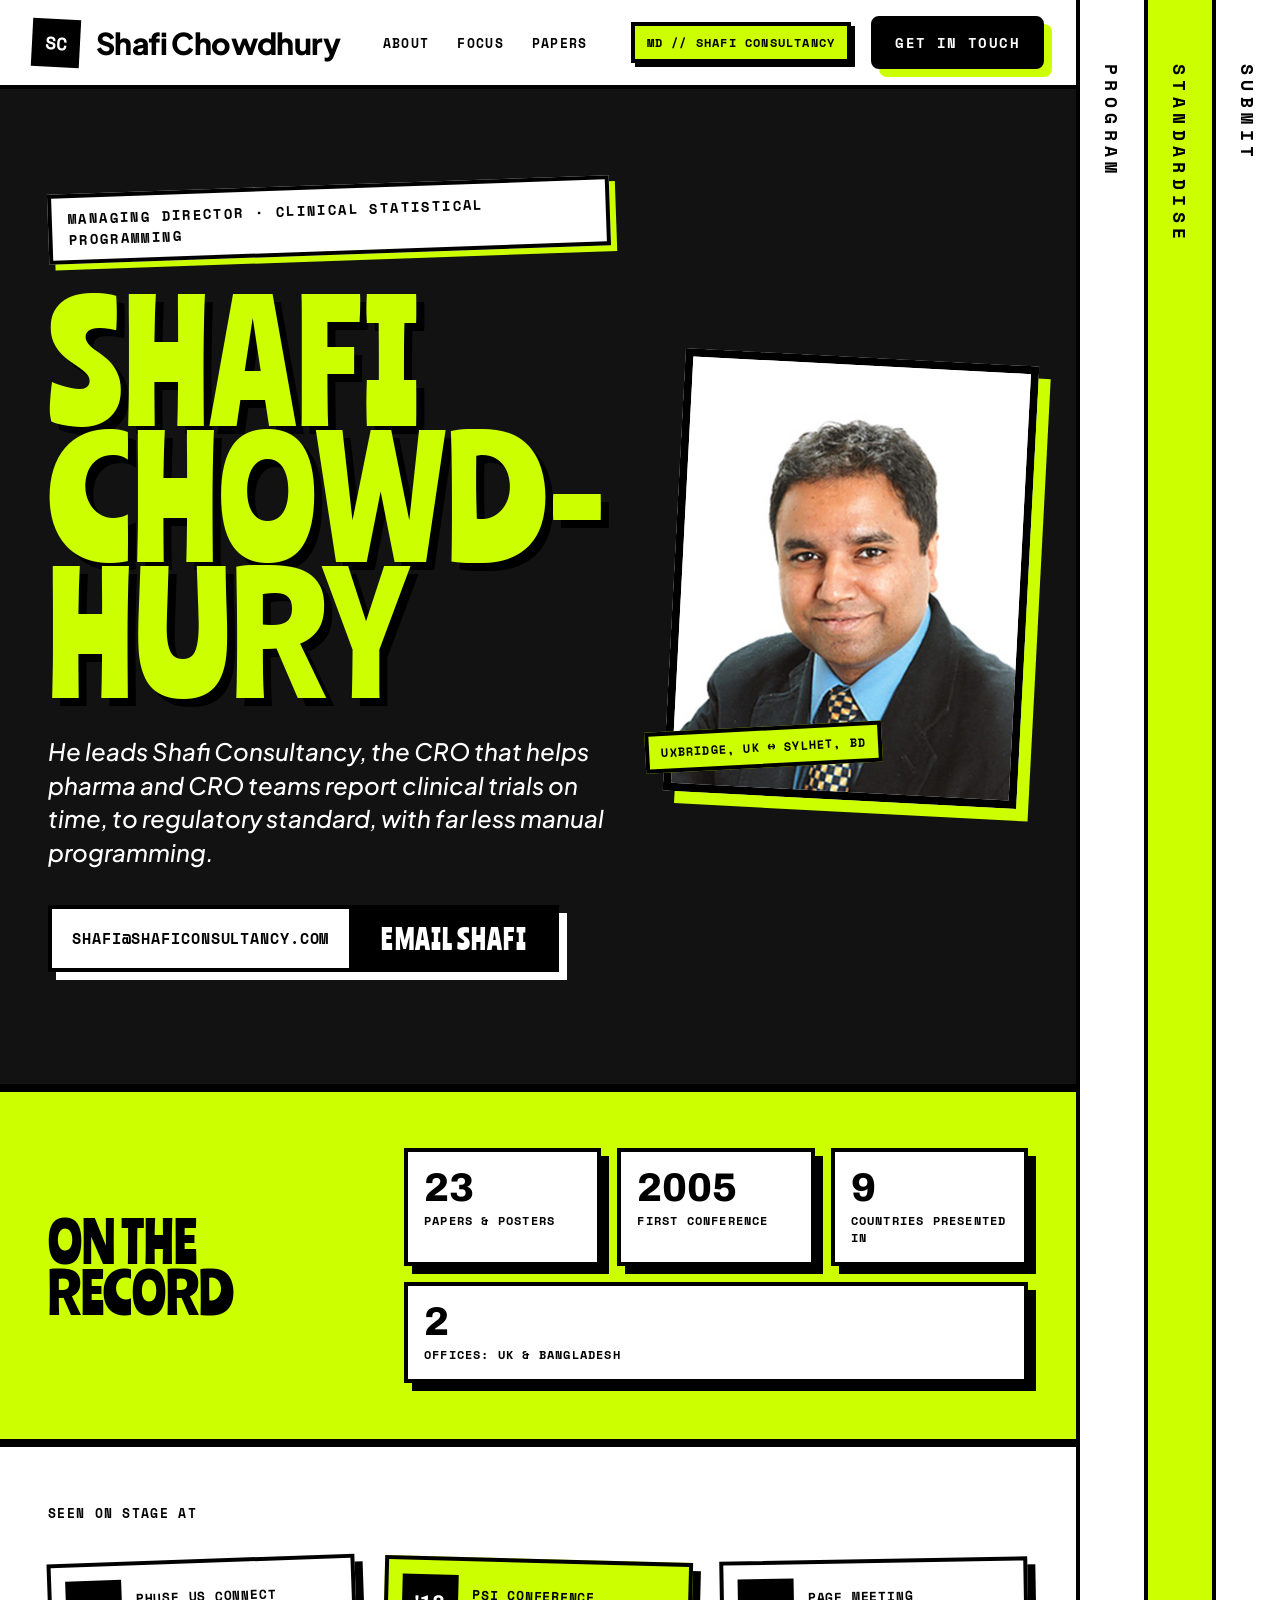
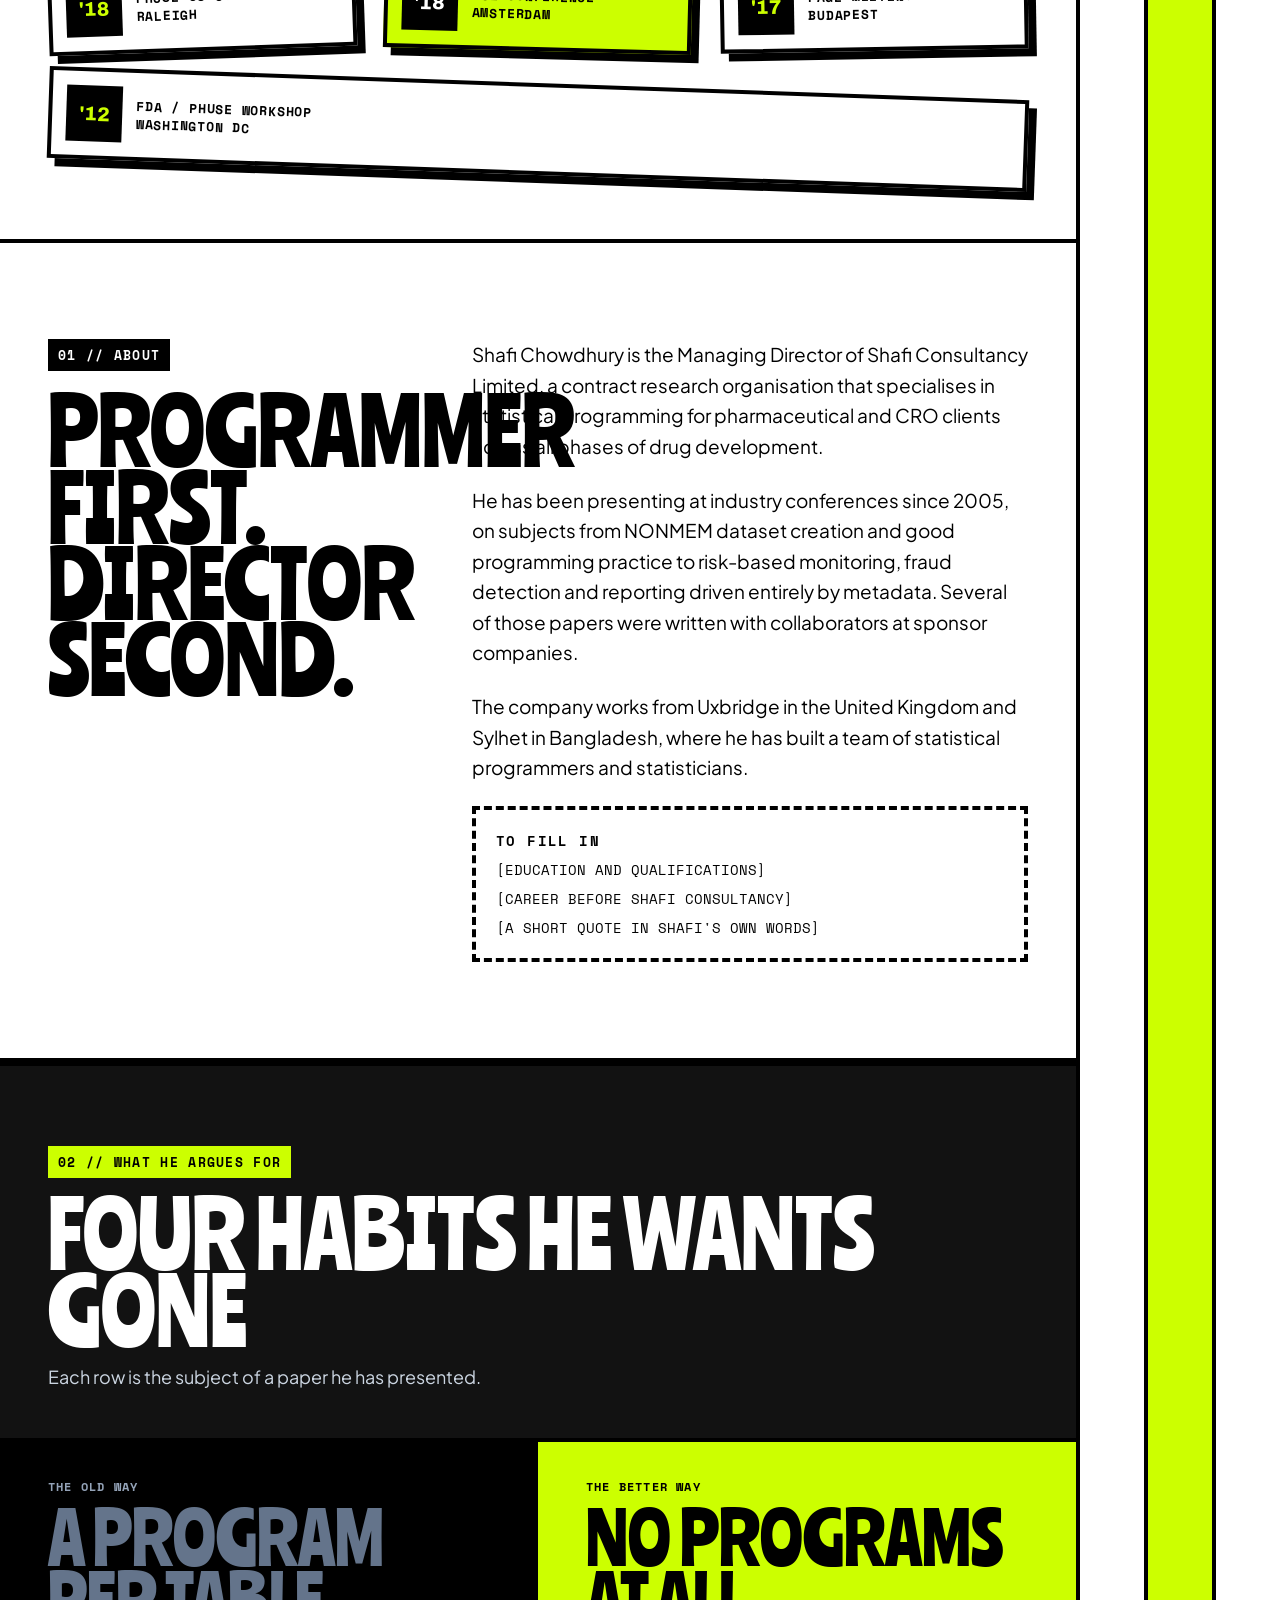
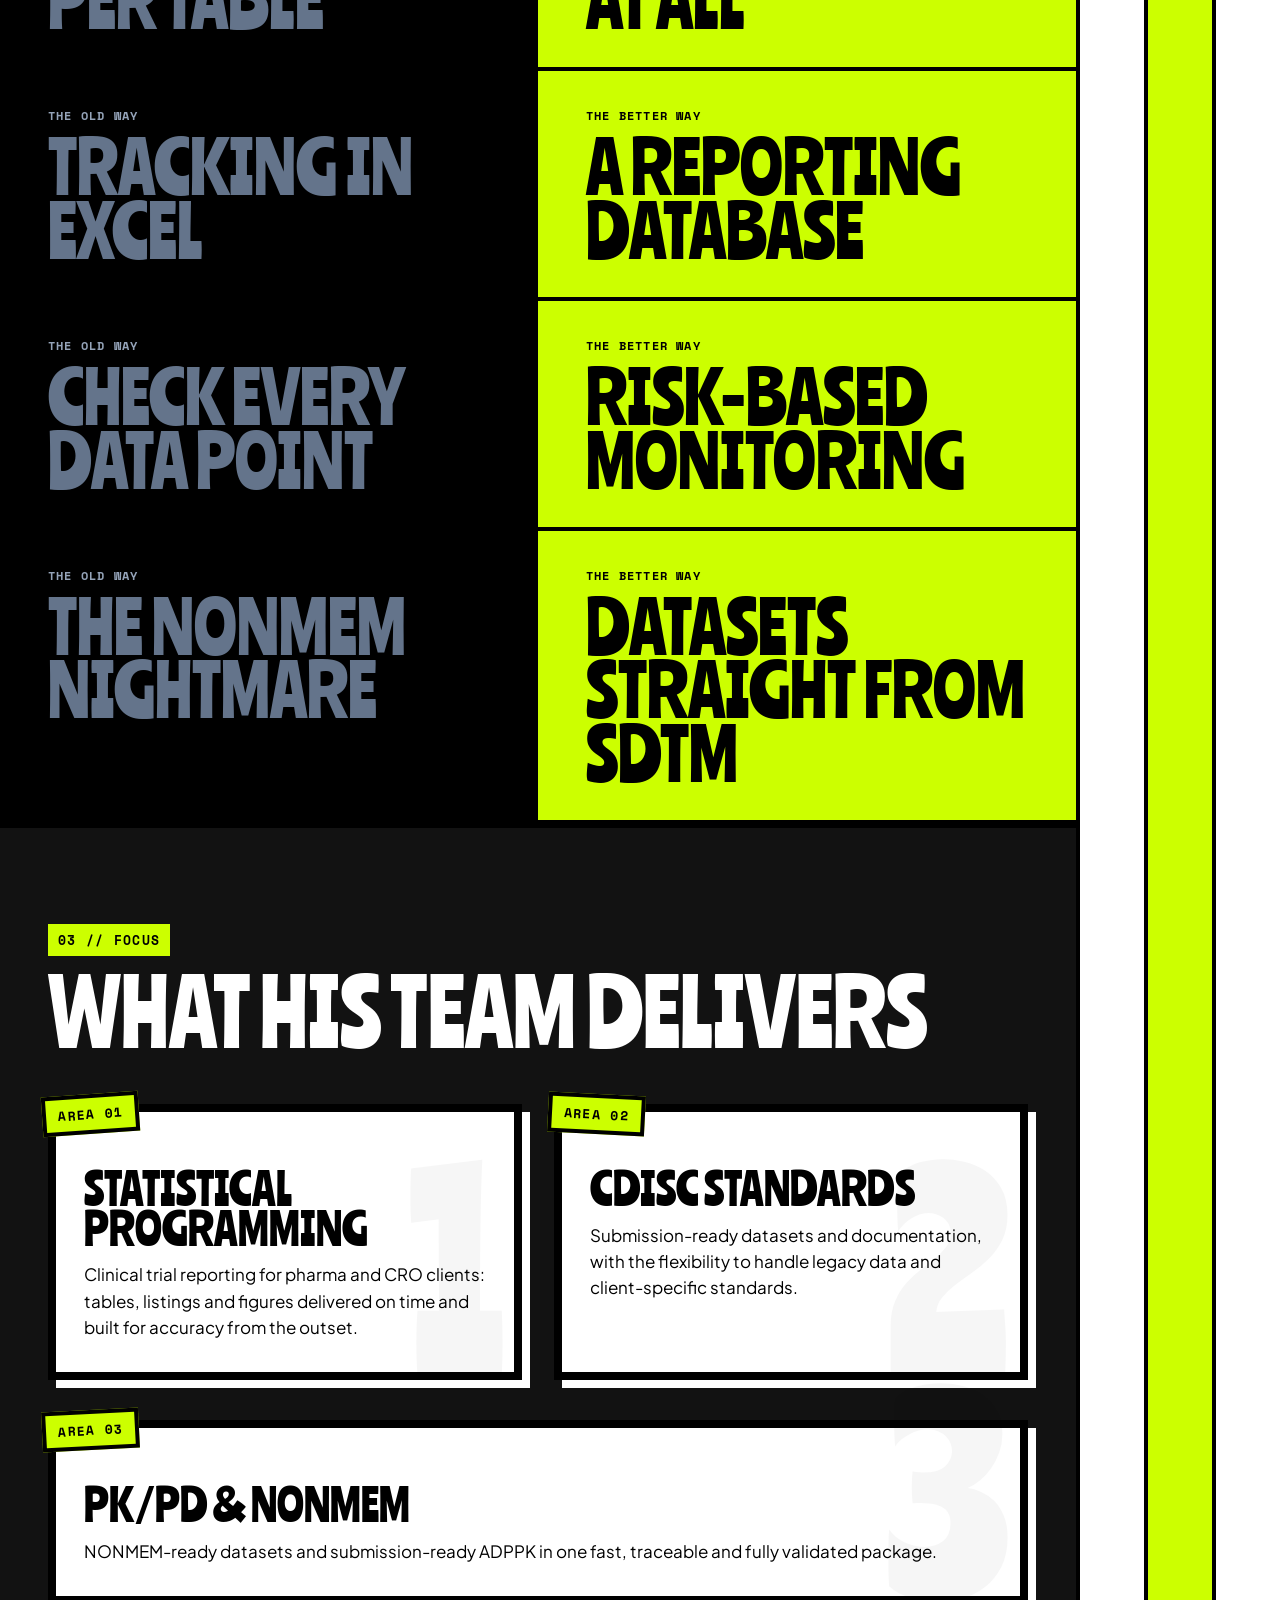
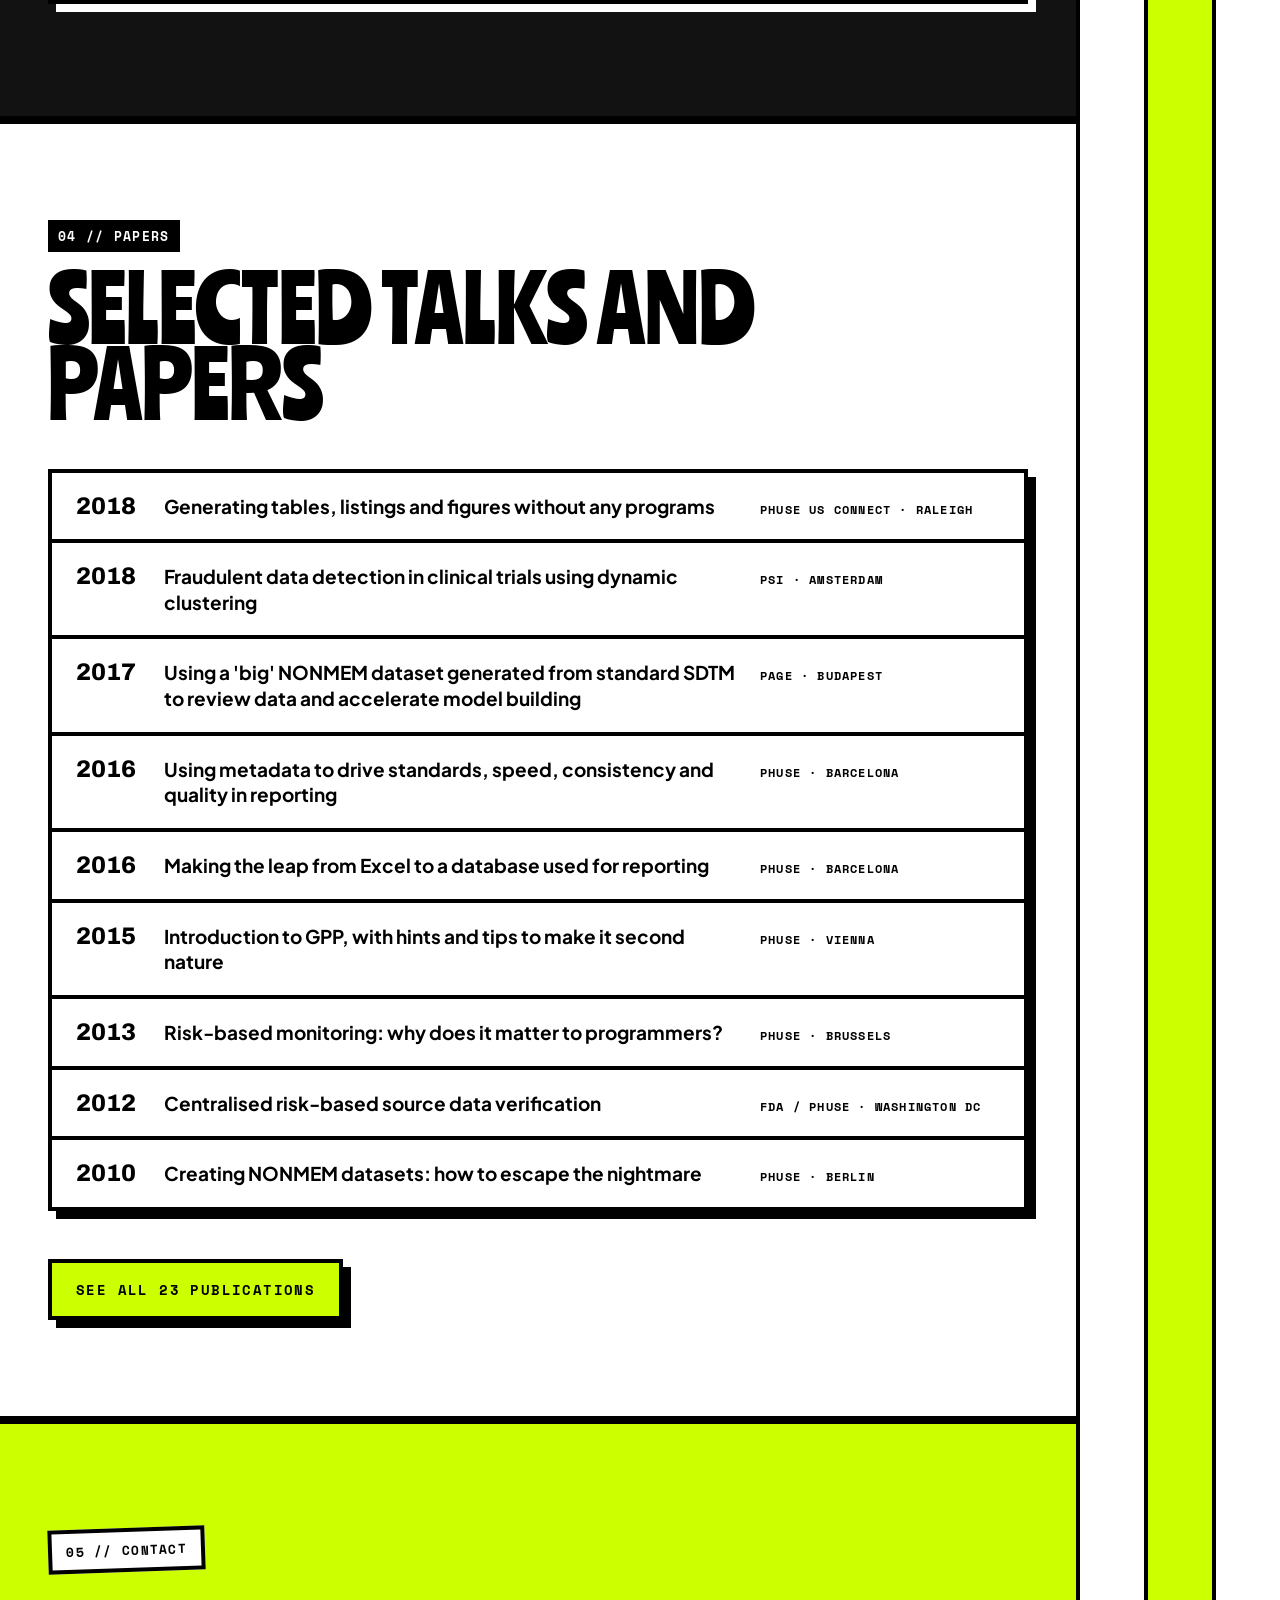
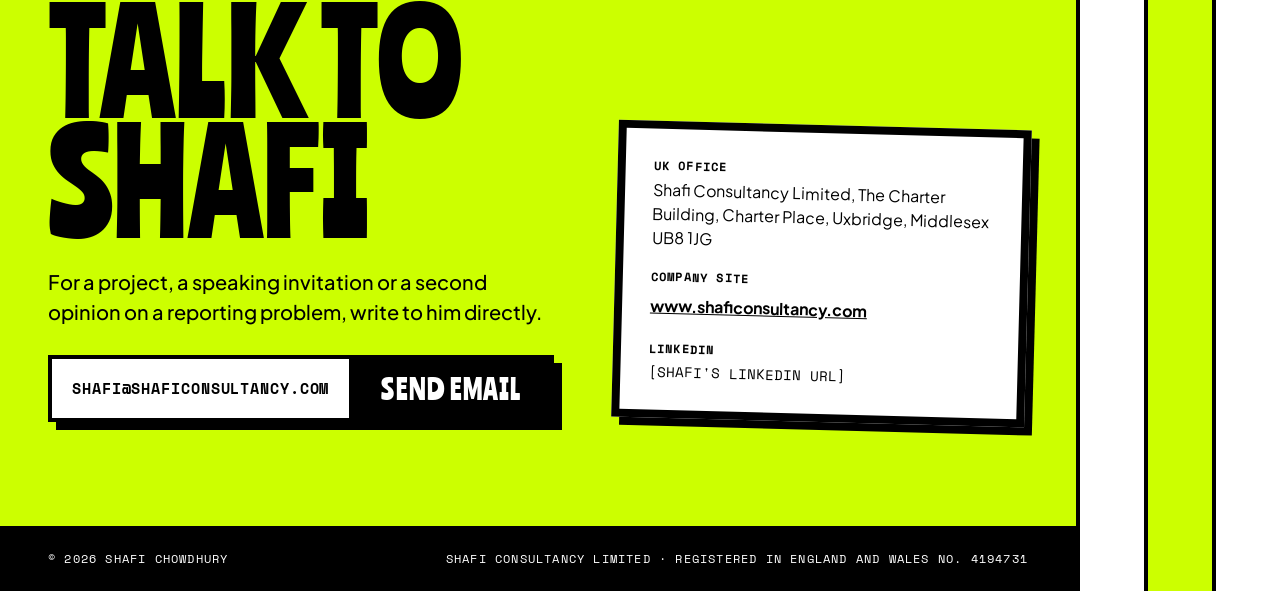
==== commit e43c0a81: "Revert "Switch the site to the Salt and pepper greyscale palette" This reverts commit ed15180a6f3eb0" ====
--- a/index.html
+++ b/index.html
@@ -9,86 +9,86 @@
 <link rel="preconnect" href="https://fonts.gstatic.com" crossorigin>
 <link rel="stylesheet" href="https://fonts.googleapis.com/css2?family=Archivo:wght@700;800&family=Plus+Jakarta+Sans:ital,wght@0,400;0,500;0,700;0,800;1,500&family=Ranchers&family=Space+Mono:wght@400;700&display=swap">
 <style>
-:root{--accent:#D4D4D4}
+:root{--accent:#CCFF00}
 html{scroll-behavior:smooth}
 body{margin:0}
 [id]{scroll-margin-top:96px}
-a{color:#2B2B2B}a:hover{color:#2B2B2B}
+a{color:#000000}a:hover{color:#000000}
 .sc-btn{transition:transform .12s ease, box-shadow .12s ease}
-.sc-btn:hover{transform:translate(4px,4px);box-shadow:4px 4px 0 #2B2B2B}
+.sc-btn:hover{transform:translate(4px,4px);box-shadow:4px 4px 0 #000000}
 .sc-btn-w:hover{transform:translate(4px,4px);box-shadow:4px 4px 0 #FFFFFF}
-.sc-flip:hover{background:#FFFFFF !important;color:#2B2B2B !important}
-.sc-paper:hover{background:#D4D4D4 !important}
+.sc-flip:hover{background:#FFFFFF !important;color:#000000 !important}
+.sc-paper:hover{background:#CCFF00 !important}
 .sc-nav a:hover{text-decoration:underline;text-decoration-thickness:3px}
 .sc-strip{transition:background .18s ease,color .18s ease}
 .sc-strip-t{transition:transform .28s cubic-bezier(.2,.8,.2,1),letter-spacing .28s cubic-bezier(.2,.8,.2,1)}
 .sc-arrow{display:inline-block;opacity:0;transform:translateY(-10px);transition:opacity .2s ease,transform .28s cubic-bezier(.2,.8,.2,1)}
-.sc-strip:hover,.sc-strip:focus-visible{background:#2B2B2B !important;color:var(--accent) !important;outline:none}
+.sc-strip:hover,.sc-strip:focus-visible{background:#000000 !important;color:var(--accent) !important;outline:none}
 .sc-strip:hover .sc-strip-t,.sc-strip:focus-visible .sc-strip-t{transform:translateY(18px);letter-spacing:.42em !important}
 .sc-strip:hover .sc-arrow,.sc-strip:focus-visible .sc-arrow{opacity:1;transform:none}
-.sc-strip[aria-current="page"]{background:#2B2B2B !important;color:var(--accent) !important}
-@media (max-width: 960px){.sc-navlinks{display:none !important}.sc-side{flex:1 1 100% !important;border-left:0 !important;border-top:4px solid #2B2B2B}.sc-strip{flex:1 1 0 !important}.sc-strip-t{writing-mode:horizontal-tb !important;position:static !important;width:auto !important;line-height:1.2 !important;padding:22px 8px !important;text-align:center;letter-spacing:.08em !important;font-size:13px !important;transform:none !important}.sc-arrow{display:none}}
+.sc-strip[aria-current="page"]{background:#000000 !important;color:var(--accent) !important}
+@media (max-width: 960px){.sc-navlinks{display:none !important}.sc-side{flex:1 1 100% !important;border-left:0 !important;border-top:4px solid #000000}.sc-strip{flex:1 1 0 !important}.sc-strip-t{writing-mode:horizontal-tb !important;position:static !important;width:auto !important;line-height:1.2 !important;padding:22px 8px !important;text-align:center;letter-spacing:.08em !important;font-size:13px !important;transform:none !important}.sc-arrow{display:none}}
 @media (prefers-reduced-motion: reduce){.sc-strip,.sc-strip-t,.sc-arrow,.sc-btn{transition:none !important}}
 </style>
 </head>
 <body>
-<div style="display: flex; flex-wrap: wrap; background: #2B2B2B; font-family: 'Plus Jakarta Sans', system-ui, sans-serif; color: #2B2B2B">
+<div style="display: flex; flex-wrap: wrap; background: #121212; font-family: 'Plus Jakarta Sans', system-ui, sans-serif; color: #000000">
 
 <div style="flex: 999 1 560px; min-width: 0">
 
 <!-- NAV -->
-<header class="sc-nav" style="position: sticky; top: 0; z-index: 20; background: #FFFFFF; border-bottom: 4px solid #2B2B2B; display: flex; flex-wrap: wrap; align-items: center; justify-content: space-between; gap: 16px; padding: 16px 32px">
-<a href="#top" style="display: flex; align-items: center; gap: 16px; text-decoration: none; color: #2B2B2B">
-<span style="width: 48px; height: 48px; background: #2B2B2B; transform: rotate(3deg); display: flex; align-items: center; justify-content: center; color: #FFFFFF; font-family: 'Space Mono', monospace; font-weight: 700; font-size: 18px">SC</span>
+<header class="sc-nav" style="position: sticky; top: 0; z-index: 20; background: #FFFFFF; border-bottom: 4px solid #000000; display: flex; flex-wrap: wrap; align-items: center; justify-content: space-between; gap: 16px; padding: 16px 32px">
+<a href="#top" style="display: flex; align-items: center; gap: 16px; text-decoration: none; color: #000000">
+<span style="width: 48px; height: 48px; background: #000000; transform: rotate(3deg); display: flex; align-items: center; justify-content: center; color: #FFFFFF; font-family: 'Space Mono', monospace; font-weight: 700; font-size: 18px">SC</span>
 <span style="font-weight: 800; font-size: 30px; letter-spacing: -0.02em">Shafi Chowdhury</span>
 </a>
 <nav class="sc-navlinks" style="display: flex; gap: 28px; font-family: 'Space Mono', monospace; font-weight: 700; font-size: 13px; letter-spacing: 0.1em; text-transform: uppercase">
-<a href="#about" style="color: #2B2B2B; text-decoration: none; padding: 12px 0">About</a>
-<a href="#focus" style="color: #2B2B2B; text-decoration: none; padding: 12px 0">Focus</a>
-<a href="#papers" style="color: #2B2B2B; text-decoration: none; padding: 12px 0">Papers</a>
+<a href="#about" style="color: #000000; text-decoration: none; padding: 12px 0">About</a>
+<a href="#focus" style="color: #000000; text-decoration: none; padding: 12px 0">Focus</a>
+<a href="#papers" style="color: #000000; text-decoration: none; padding: 12px 0">Papers</a>
 </nav>
 <div style="display: flex; flex-wrap: wrap; align-items: center; gap: 20px">
-<span style="font-family: 'Space Mono', monospace; font-weight: 700; font-size: 12px; letter-spacing: 0.1em; text-transform: uppercase; border: 4px solid #2B2B2B; padding: 8px 12px; background: var(--accent); box-shadow: 4px 4px 0 #2B2B2B">MD // Shafi Consultancy</span>
-<a class="sc-btn" href="#contact" style="font-family: 'Space Mono', monospace; font-weight: 700; font-size: 14px; letter-spacing: 0.1em; text-transform: uppercase; text-decoration: none; background: #2B2B2B; color: #FFFFFF; border: 4px solid #2B2B2B; border-radius: 8px; padding: 12px 20px; box-shadow: 8px 8px 0 var(--accent)">Get in touch</a>
+<span style="font-family: 'Space Mono', monospace; font-weight: 700; font-size: 12px; letter-spacing: 0.1em; text-transform: uppercase; border: 4px solid #000000; padding: 8px 12px; background: var(--accent); box-shadow: 4px 4px 0 #000000">MD // Shafi Consultancy</span>
+<a class="sc-btn" href="#contact" style="font-family: 'Space Mono', monospace; font-weight: 700; font-size: 14px; letter-spacing: 0.1em; text-transform: uppercase; text-decoration: none; background: #000000; color: #FFFFFF; border: 4px solid #000000; border-radius: 8px; padding: 12px 20px; box-shadow: 8px 8px 0 var(--accent)">Get in touch</a>
 </div>
 </header>
 
 <!-- HERO -->
-<section id="top" style="background: #2B2B2B; padding: 96px 48px 112px; display: flex; flex-wrap: wrap; gap: 64px; align-items: center; border-bottom: 8px solid #2B2B2B">
+<section id="top" style="background: #121212; padding: 96px 48px 112px; display: flex; flex-wrap: wrap; gap: 64px; align-items: center; border-bottom: 8px solid #000000">
 <div style="flex: 3 1 480px; min-width: 0; display: flex; flex-direction: column; gap: 36px; align-items: flex-start">
-<span style="background: #FFFFFF; border: 4px solid #2B2B2B; transform: rotate(-2deg); padding: 10px 16px; font-family: 'Space Mono', monospace; font-weight: 700; font-size: 14px; letter-spacing: 0.1em; text-transform: uppercase; box-shadow: 6px 6px 0 var(--accent)">Managing Director · Clinical statistical programming</span>
-<h1 style="margin: 0; font-family: 'Ranchers', sans-serif; font-weight: 400; font-size: clamp(76px, 12.5vw, 180px); line-height: 0.85; text-transform: uppercase; color: var(--accent); text-shadow: 8px 8px 0 #2B2B2B; letter-spacing: 0.01em">Shafi<br>Chowd&shy;hury</h1>
+<span style="background: #FFFFFF; border: 4px solid #000000; transform: rotate(-2deg); padding: 10px 16px; font-family: 'Space Mono', monospace; font-weight: 700; font-size: 14px; letter-spacing: 0.1em; text-transform: uppercase; box-shadow: 6px 6px 0 var(--accent)">Managing Director · Clinical statistical programming</span>
+<h1 style="margin: 0; font-family: 'Ranchers', sans-serif; font-weight: 400; font-size: clamp(76px, 12.5vw, 180px); line-height: 0.85; text-transform: uppercase; color: var(--accent); text-shadow: 8px 8px 0 #000000; letter-spacing: 0.01em">Shafi<br>Chowd&shy;hury</h1>
 <p style="margin: 0; max-width: 620px; font-size: 24px; line-height: 1.4; font-style: italic; font-weight: 500; color: #FFFFFF">He leads Shafi Consultancy, the CRO that helps pharma and CRO teams report clinical trials on time, to regulatory standard, with far less manual programming.</p>
-<a class="sc-btn-w" href="mailto:Shafi@shaficonsultancy.com" style="display: flex; flex-wrap: wrap; max-width: 100%; text-decoration: none; border: 4px solid #2B2B2B; box-shadow: 8px 8px 0 #FFFFFF; background: #FFFFFF">
-<span style="flex: 1 1 auto; padding: 18px 20px; font-family: 'Space Mono', monospace; font-weight: 700; font-size: 15px; letter-spacing: 0.06em; text-transform: uppercase; color: #2B2B2B; overflow-wrap: anywhere">Shafi@shaficonsultancy.com</span>
-<span class="sc-flip" style="flex: 0 0 auto; padding: 12px 28px; background: #2B2B2B; color: #FFFFFF; border-left: 4px solid #2B2B2B; font-family: 'Ranchers', sans-serif; font-size: 28px; text-transform: uppercase; letter-spacing: 0.04em; display: flex; align-items: center">Email Shafi</span>
+<a class="sc-btn-w" href="mailto:Shafi@shaficonsultancy.com" style="display: flex; flex-wrap: wrap; max-width: 100%; text-decoration: none; border: 4px solid #000000; box-shadow: 8px 8px 0 #FFFFFF; background: #FFFFFF">
+<span style="flex: 1 1 auto; padding: 18px 20px; font-family: 'Space Mono', monospace; font-weight: 700; font-size: 15px; letter-spacing: 0.06em; text-transform: uppercase; color: #000000; overflow-wrap: anywhere">Shafi@shaficonsultancy.com</span>
+<span class="sc-flip" style="flex: 0 0 auto; padding: 12px 28px; background: #000000; color: #FFFFFF; border-left: 4px solid #000000; font-family: 'Ranchers', sans-serif; font-size: 28px; text-transform: uppercase; letter-spacing: 0.04em; display: flex; align-items: center">Email Shafi</span>
 </a>
 </div>
 <div style="flex: 2 1 300px; min-width: 0; display: flex; justify-content: center">
 <div style="position: relative; width: 100%; max-width: 380px; transform: rotate(3deg)">
-<img src="images/shafi-chowdhury.jpg" alt="Portrait of Shafi Chowdhury" width="744" height="930" style="display: block; width: 100%; height: auto; aspect-ratio: 4 / 5; object-fit: cover; object-position: center top; background: #FFFFFF; border: 8px solid #2B2B2B; box-shadow: 12px 12px 0 var(--accent); box-sizing: border-box">
-<span style="position: absolute; left: -20px; bottom: 28px; background: var(--accent); border: 4px solid #2B2B2B; padding: 8px 12px; transform: rotate(-6deg); font-family: 'Space Mono', monospace; font-weight: 700; font-size: 12px; letter-spacing: 0.1em; text-transform: uppercase">Uxbridge, UK ↔ Sylhet, BD</span>
+<img src="images/shafi-chowdhury.jpg" alt="Portrait of Shafi Chowdhury" width="744" height="930" style="display: block; width: 100%; height: auto; aspect-ratio: 4 / 5; object-fit: cover; object-position: center top; background: #FFFFFF; border: 8px solid #000000; box-shadow: 12px 12px 0 var(--accent); box-sizing: border-box">
+<span style="position: absolute; left: -20px; bottom: 28px; background: var(--accent); border: 4px solid #000000; padding: 8px 12px; transform: rotate(-6deg); font-family: 'Space Mono', monospace; font-weight: 700; font-size: 12px; letter-spacing: 0.1em; text-transform: uppercase">Uxbridge, UK ↔ Sylhet, BD</span>
 </div>
 </div>
 </section>
 
 <!-- STATS -->
-<section style="background: var(--accent); border-bottom: 8px solid #2B2B2B; padding: 56px 48px; display: flex; flex-wrap: wrap; gap: 32px 48px; align-items: center; justify-content: space-between">
+<section style="background: var(--accent); border-bottom: 8px solid #000000; padding: 56px 48px; display: flex; flex-wrap: wrap; gap: 32px 48px; align-items: center; justify-content: space-between">
 <h2 style="margin: 0; flex: 1 1 260px; font-family: 'Ranchers', sans-serif; font-weight: 400; font-size: 56px; line-height: 0.9; text-transform: uppercase">On the record</h2>
 <div style="flex: 3 1 480px; display: flex; flex-wrap: wrap; gap: 16px">
-<div style="flex: 1 1 130px; background: #FFFFFF; border: 4px solid #2B2B2B; box-shadow: 8px 8px 0 #2B2B2B; padding: 16px; display: flex; flex-direction: column; gap: 4px">
+<div style="flex: 1 1 130px; background: #FFFFFF; border: 4px solid #000000; box-shadow: 8px 8px 0 #000000; padding: 16px; display: flex; flex-direction: column; gap: 4px">
 <span style="font-family: 'Archivo', sans-serif; font-weight: 800; font-size: 40px; line-height: 1">23</span>
 <span style="font-family: 'Space Mono', monospace; font-weight: 700; font-size: 12px; letter-spacing: 0.1em; text-transform: uppercase">Papers &amp; posters</span>
 </div>
-<div style="flex: 1 1 130px; background: #FFFFFF; border: 4px solid #2B2B2B; box-shadow: 8px 8px 0 #2B2B2B; padding: 16px; display: flex; flex-direction: column; gap: 4px">
+<div style="flex: 1 1 130px; background: #FFFFFF; border: 4px solid #000000; box-shadow: 8px 8px 0 #000000; padding: 16px; display: flex; flex-direction: column; gap: 4px">
 <span style="font-family: 'Archivo', sans-serif; font-weight: 800; font-size: 40px; line-height: 1">2005</span>
 <span style="font-family: 'Space Mono', monospace; font-weight: 700; font-size: 12px; letter-spacing: 0.1em; text-transform: uppercase">First conference</span>
 </div>
-<div style="flex: 1 1 130px; background: #FFFFFF; border: 4px solid #2B2B2B; box-shadow: 8px 8px 0 #2B2B2B; padding: 16px; display: flex; flex-direction: column; gap: 4px">
+<div style="flex: 1 1 130px; background: #FFFFFF; border: 4px solid #000000; box-shadow: 8px 8px 0 #000000; padding: 16px; display: flex; flex-direction: column; gap: 4px">
 <span style="font-family: 'Archivo', sans-serif; font-weight: 800; font-size: 40px; line-height: 1">9</span>
 <span style="font-family: 'Space Mono', monospace; font-weight: 700; font-size: 12px; letter-spacing: 0.1em; text-transform: uppercase">Countries presented in</span>
 </div>
-<div style="flex: 1 1 130px; background: #FFFFFF; border: 4px solid #2B2B2B; box-shadow: 8px 8px 0 #2B2B2B; padding: 16px; display: flex; flex-direction: column; gap: 4px">
+<div style="flex: 1 1 130px; background: #FFFFFF; border: 4px solid #000000; box-shadow: 8px 8px 0 #000000; padding: 16px; display: flex; flex-direction: column; gap: 4px">
 <span style="font-family: 'Archivo', sans-serif; font-weight: 800; font-size: 40px; line-height: 1">2</span>
 <span style="font-family: 'Space Mono', monospace; font-weight: 700; font-size: 12px; letter-spacing: 0.1em; text-transform: uppercase">Offices: UK &amp; Bangladesh</span>
 </div>
@@ -96,39 +96,39 @@
 </section>
 
 <!-- STICKER BAR -->
-<section style="background: #FFFFFF; border-bottom: 4px solid #2B2B2B; padding: 56px 48px 64px; display: flex; flex-direction: column; gap: 36px">
+<section style="background: #FFFFFF; border-bottom: 4px solid #000000; padding: 56px 48px 64px; display: flex; flex-direction: column; gap: 36px">
 <span style="font-family: 'Space Mono', monospace; font-weight: 700; font-size: 13px; letter-spacing: 0.1em; text-transform: uppercase">Seen on stage at</span>
 <div style="display: flex; flex-wrap: wrap; gap: 32px 28px">
-<div style="flex: 1 1 220px; display: flex; gap: 14px; align-items: center; background: #FFFFFF; border: 4px solid #2B2B2B; box-shadow: 8px 8px 0 #2B2B2B; padding: 14px; transform: rotate(-2deg)">
-<span style="flex: 0 0 56px; height: 56px; background: #2B2B2B; color: var(--accent); display: flex; align-items: center; justify-content: center; font-family: 'Archivo', sans-serif; font-weight: 800; font-size: 20px">'18</span>
+<div style="flex: 1 1 220px; display: flex; gap: 14px; align-items: center; background: #FFFFFF; border: 4px solid #000000; box-shadow: 8px 8px 0 #000000; padding: 14px; transform: rotate(-2deg)">
+<span style="flex: 0 0 56px; height: 56px; background: #000000; color: var(--accent); display: flex; align-items: center; justify-content: center; font-family: 'Archivo', sans-serif; font-weight: 800; font-size: 20px">'18</span>
 <span style="font-family: 'Space Mono', monospace; font-weight: 700; font-size: 13px; line-height: 1.4; letter-spacing: 0.06em; text-transform: uppercase">PhUSE US Connect<br>Raleigh</span>
 </div>
-<div style="flex: 1 1 220px; display: flex; gap: 14px; align-items: center; background: var(--accent); border: 4px solid #2B2B2B; box-shadow: 8px 8px 0 #2B2B2B; padding: 14px; transform: rotate(1.5deg)">
-<span style="flex: 0 0 56px; height: 56px; background: #2B2B2B; color: #FFFFFF; display: flex; align-items: center; justify-content: center; font-family: 'Archivo', sans-serif; font-weight: 800; font-size: 20px">'18</span>
+<div style="flex: 1 1 220px; display: flex; gap: 14px; align-items: center; background: var(--accent); border: 4px solid #000000; box-shadow: 8px 8px 0 #000000; padding: 14px; transform: rotate(1.5deg)">
+<span style="flex: 0 0 56px; height: 56px; background: #000000; color: #FFFFFF; display: flex; align-items: center; justify-content: center; font-family: 'Archivo', sans-serif; font-weight: 800; font-size: 20px">'18</span>
 <span style="font-family: 'Space Mono', monospace; font-weight: 700; font-size: 13px; line-height: 1.4; letter-spacing: 0.06em; text-transform: uppercase">PSI Conference<br>Amsterdam</span>
 </div>
-<div style="flex: 1 1 220px; display: flex; gap: 14px; align-items: center; background: #FFFFFF; border: 4px solid #2B2B2B; box-shadow: 8px 8px 0 #2B2B2B; padding: 14px; transform: rotate(-1deg)">
-<span style="flex: 0 0 56px; height: 56px; background: #2B2B2B; color: var(--accent); display: flex; align-items: center; justify-content: center; font-family: 'Archivo', sans-serif; font-weight: 800; font-size: 20px">'17</span>
+<div style="flex: 1 1 220px; display: flex; gap: 14px; align-items: center; background: #FFFFFF; border: 4px solid #000000; box-shadow: 8px 8px 0 #000000; padding: 14px; transform: rotate(-1deg)">
+<span style="flex: 0 0 56px; height: 56px; background: #000000; color: var(--accent); display: flex; align-items: center; justify-content: center; font-family: 'Archivo', sans-serif; font-weight: 800; font-size: 20px">'17</span>
 <span style="font-family: 'Space Mono', monospace; font-weight: 700; font-size: 13px; line-height: 1.4; letter-spacing: 0.06em; text-transform: uppercase">PAGE Meeting<br>Budapest</span>
 </div>
-<div style="flex: 1 1 220px; display: flex; gap: 14px; align-items: center; background: #FFFFFF; border: 4px solid #2B2B2B; box-shadow: 8px 8px 0 #2B2B2B; padding: 14px; transform: rotate(2deg)">
-<span style="flex: 0 0 56px; height: 56px; background: #2B2B2B; color: var(--accent); display: flex; align-items: center; justify-content: center; font-family: 'Archivo', sans-serif; font-weight: 800; font-size: 20px">'12</span>
+<div style="flex: 1 1 220px; display: flex; gap: 14px; align-items: center; background: #FFFFFF; border: 4px solid #000000; box-shadow: 8px 8px 0 #000000; padding: 14px; transform: rotate(2deg)">
+<span style="flex: 0 0 56px; height: 56px; background: #000000; color: var(--accent); display: flex; align-items: center; justify-content: center; font-family: 'Archivo', sans-serif; font-weight: 800; font-size: 20px">'12</span>
 <span style="font-family: 'Space Mono', monospace; font-weight: 700; font-size: 13px; line-height: 1.4; letter-spacing: 0.06em; text-transform: uppercase">FDA / PhUSE Workshop<br>Washington DC</span>
 </div>
 </div>
 </section>
 
 <!-- ABOUT -->
-<section id="about" style="background: #FFFFFF; border-bottom: 8px solid #2B2B2B; padding: 96px 48px; display: flex; flex-wrap: wrap; gap: 56px">
+<section id="about" style="background: #FFFFFF; border-bottom: 8px solid #000000; padding: 96px 48px; display: flex; flex-wrap: wrap; gap: 56px">
 <div style="flex: 1 1 300px; min-width: 0; display: flex; flex-direction: column; gap: 20px; align-items: flex-start">
-<span style="font-family: 'Space Mono', monospace; font-weight: 700; font-size: 13px; letter-spacing: 0.1em; text-transform: uppercase; background: #2B2B2B; color: #FFFFFF; padding: 6px 10px">01 // About</span>
+<span style="font-family: 'Space Mono', monospace; font-weight: 700; font-size: 13px; letter-spacing: 0.1em; text-transform: uppercase; background: #000000; color: #FFFFFF; padding: 6px 10px">01 // About</span>
 <h2 style="margin: 0; font-family: 'Ranchers', sans-serif; font-weight: 400; font-size: clamp(56px, 7vw, 96px); line-height: 0.85; text-transform: uppercase">Programmer first. Director second.</h2>
 </div>
 <div style="flex: 2 1 420px; min-width: 0; display: flex; flex-direction: column; gap: 24px; font-size: 19px; line-height: 1.6">
 <p style="margin: 0">Shafi Chowdhury is the Managing Director of Shafi Consultancy Limited, a contract research organisation that specialises in statistical programming for pharmaceutical and CRO clients across all phases of drug development.</p>
 <p style="margin: 0">He has been presenting at industry conferences since 2005, on subjects from NONMEM dataset creation and good programming practice to risk-based monitoring, fraud detection and reporting driven entirely by metadata. Several of those papers were written with collaborators at sponsor companies.</p>
 <p style="margin: 0">The company works from Uxbridge in the United Kingdom and Sylhet in Bangladesh, where he has built a team of statistical programmers and statisticians.</p>
-<div style="border: 4px dashed #2B2B2B; padding: 20px; display: flex; flex-direction: column; gap: 8px; font-family: 'Space Mono', monospace; font-size: 14px; line-height: 1.5">
+<div style="border: 4px dashed #000000; padding: 20px; display: flex; flex-direction: column; gap: 8px; font-family: 'Space Mono', monospace; font-size: 14px; line-height: 1.5">
 <span style="font-weight: 700; letter-spacing: 0.1em; text-transform: uppercase">To fill in</span>
 <span>[EDUCATION AND QUALIFICATIONS]</span>
 <span>[CAREER BEFORE SHAFI CONSULTANCY]</span>
@@ -138,80 +138,80 @@
 </section>
 
 <!-- COMPARISON -->
-<section style="background: #2B2B2B; border-bottom: 8px solid #2B2B2B">
+<section style="background: #121212; border-bottom: 8px solid #000000">
 <div style="padding: 80px 48px 48px; display: flex; flex-direction: column; gap: 16px; align-items: flex-start">
-<span style="font-family: 'Space Mono', monospace; font-weight: 700; font-size: 13px; letter-spacing: 0.1em; text-transform: uppercase; background: var(--accent); color: #2B2B2B; padding: 6px 10px">02 // What he argues for</span>
+<span style="font-family: 'Space Mono', monospace; font-weight: 700; font-size: 13px; letter-spacing: 0.1em; text-transform: uppercase; background: var(--accent); color: #000000; padding: 6px 10px">02 // What he argues for</span>
 <h2 style="margin: 0; font-family: 'Ranchers', sans-serif; font-weight: 400; font-size: clamp(56px, 7vw, 96px); line-height: 0.85; text-transform: uppercase; color: #FFFFFF">Four habits he wants gone</h2>
-<p style="margin: 0; max-width: 640px; font-size: 18px; line-height: 1.5; color: #D4D4D4">Each row is the subject of a paper he has presented.</p>
-</div>
-
-<div style="display: flex; flex-wrap: wrap; border-top: 4px solid #2B2B2B">
-<div style="flex: 1 1 340px; min-width: 0; background: #2B2B2B; padding: 36px 48px; display: flex; flex-direction: column; gap: 10px">
-<span style="font-family: 'Space Mono', monospace; font-weight: 700; font-size: 12px; letter-spacing: 0.1em; text-transform: uppercase; color: #B3B3B3">The old way</span>
-<span style="font-family: 'Ranchers', sans-serif; font-size: clamp(48px, 5.5vw, 80px); line-height: 0.9; text-transform: uppercase; color: #B3B3B3">A program per table</span>
+<p style="margin: 0; max-width: 640px; font-size: 18px; line-height: 1.5; color: #CBD5E1">Each row is the subject of a paper he has presented.</p>
+</div>
+
+<div style="display: flex; flex-wrap: wrap; border-top: 4px solid #000000">
+<div style="flex: 1 1 340px; min-width: 0; background: #000000; padding: 36px 48px; display: flex; flex-direction: column; gap: 10px">
+<span style="font-family: 'Space Mono', monospace; font-weight: 700; font-size: 12px; letter-spacing: 0.1em; text-transform: uppercase; color: #94A3B8">The old way</span>
+<span style="font-family: 'Ranchers', sans-serif; font-size: clamp(48px, 5.5vw, 80px); line-height: 0.9; text-transform: uppercase; color: #64748B">A program per table</span>
 </div>
 <div style="flex: 1 1 340px; min-width: 0; background: var(--accent); padding: 36px 48px; display: flex; flex-direction: column; gap: 10px">
-<span style="font-family: 'Space Mono', monospace; font-weight: 700; font-size: 12px; letter-spacing: 0.1em; text-transform: uppercase; color: #2B2B2B">The better way</span>
-<span style="font-family: 'Ranchers', sans-serif; font-size: clamp(48px, 5.5vw, 80px); line-height: 0.9; text-transform: uppercase; color: #2B2B2B">No programs at all</span>
-</div>
-</div>
-
-<div style="display: flex; flex-wrap: wrap; border-top: 4px solid #2B2B2B">
-<div style="flex: 1 1 340px; min-width: 0; background: #2B2B2B; padding: 36px 48px; display: flex; flex-direction: column; gap: 10px">
-<span style="font-family: 'Space Mono', monospace; font-weight: 700; font-size: 12px; letter-spacing: 0.1em; text-transform: uppercase; color: #B3B3B3">The old way</span>
-<span style="font-family: 'Ranchers', sans-serif; font-size: clamp(48px, 5.5vw, 80px); line-height: 0.9; text-transform: uppercase; color: #B3B3B3">Tracking in Excel</span>
+<span style="font-family: 'Space Mono', monospace; font-weight: 700; font-size: 12px; letter-spacing: 0.1em; text-transform: uppercase; color: #000000">The better way</span>
+<span style="font-family: 'Ranchers', sans-serif; font-size: clamp(48px, 5.5vw, 80px); line-height: 0.9; text-transform: uppercase; color: #000000">No programs at all</span>
+</div>
+</div>
+
+<div style="display: flex; flex-wrap: wrap; border-top: 4px solid #000000">
+<div style="flex: 1 1 340px; min-width: 0; background: #000000; padding: 36px 48px; display: flex; flex-direction: column; gap: 10px">
+<span style="font-family: 'Space Mono', monospace; font-weight: 700; font-size: 12px; letter-spacing: 0.1em; text-transform: uppercase; color: #94A3B8">The old way</span>
+<span style="font-family: 'Ranchers', sans-serif; font-size: clamp(48px, 5.5vw, 80px); line-height: 0.9; text-transform: uppercase; color: #64748B">Tracking in Excel</span>
 </div>
 <div style="flex: 1 1 340px; min-width: 0; background: var(--accent); padding: 36px 48px; display: flex; flex-direction: column; gap: 10px">
-<span style="font-family: 'Space Mono', monospace; font-weight: 700; font-size: 12px; letter-spacing: 0.1em; text-transform: uppercase; color: #2B2B2B">The better way</span>
-<span style="font-family: 'Ranchers', sans-serif; font-size: clamp(48px, 5.5vw, 80px); line-height: 0.9; text-transform: uppercase; color: #2B2B2B">A reporting database</span>
-</div>
-</div>
-
-<div style="display: flex; flex-wrap: wrap; border-top: 4px solid #2B2B2B">
-<div style="flex: 1 1 340px; min-width: 0; background: #2B2B2B; padding: 36px 48px; display: flex; flex-direction: column; gap: 10px">
-<span style="font-family: 'Space Mono', monospace; font-weight: 700; font-size: 12px; letter-spacing: 0.1em; text-transform: uppercase; color: #B3B3B3">The old way</span>
-<span style="font-family: 'Ranchers', sans-serif; font-size: clamp(48px, 5.5vw, 80px); line-height: 0.9; text-transform: uppercase; color: #B3B3B3">Check every data point</span>
+<span style="font-family: 'Space Mono', monospace; font-weight: 700; font-size: 12px; letter-spacing: 0.1em; text-transform: uppercase; color: #000000">The better way</span>
+<span style="font-family: 'Ranchers', sans-serif; font-size: clamp(48px, 5.5vw, 80px); line-height: 0.9; text-transform: uppercase; color: #000000">A reporting database</span>
+</div>
+</div>
+
+<div style="display: flex; flex-wrap: wrap; border-top: 4px solid #000000">
+<div style="flex: 1 1 340px; min-width: 0; background: #000000; padding: 36px 48px; display: flex; flex-direction: column; gap: 10px">
+<span style="font-family: 'Space Mono', monospace; font-weight: 700; font-size: 12px; letter-spacing: 0.1em; text-transform: uppercase; color: #94A3B8">The old way</span>
+<span style="font-family: 'Ranchers', sans-serif; font-size: clamp(48px, 5.5vw, 80px); line-height: 0.9; text-transform: uppercase; color: #64748B">Check every data point</span>
 </div>
 <div style="flex: 1 1 340px; min-width: 0; background: var(--accent); padding: 36px 48px; display: flex; flex-direction: column; gap: 10px">
-<span style="font-family: 'Space Mono', monospace; font-weight: 700; font-size: 12px; letter-spacing: 0.1em; text-transform: uppercase; color: #2B2B2B">The better way</span>
-<span style="font-family: 'Ranchers', sans-serif; font-size: clamp(48px, 5.5vw, 80px); line-height: 0.9; text-transform: uppercase; color: #2B2B2B">Risk-based monitoring</span>
-</div>
-</div>
-
-<div style="display: flex; flex-wrap: wrap; border-top: 4px solid #2B2B2B">
-<div style="flex: 1 1 340px; min-width: 0; background: #2B2B2B; padding: 36px 48px; display: flex; flex-direction: column; gap: 10px">
-<span style="font-family: 'Space Mono', monospace; font-weight: 700; font-size: 12px; letter-spacing: 0.1em; text-transform: uppercase; color: #B3B3B3">The old way</span>
-<span style="font-family: 'Ranchers', sans-serif; font-size: clamp(48px, 5.5vw, 80px); line-height: 0.9; text-transform: uppercase; color: #B3B3B3">The NONMEM nightmare</span>
+<span style="font-family: 'Space Mono', monospace; font-weight: 700; font-size: 12px; letter-spacing: 0.1em; text-transform: uppercase; color: #000000">The better way</span>
+<span style="font-family: 'Ranchers', sans-serif; font-size: clamp(48px, 5.5vw, 80px); line-height: 0.9; text-transform: uppercase; color: #000000">Risk-based monitoring</span>
+</div>
+</div>
+
+<div style="display: flex; flex-wrap: wrap; border-top: 4px solid #000000">
+<div style="flex: 1 1 340px; min-width: 0; background: #000000; padding: 36px 48px; display: flex; flex-direction: column; gap: 10px">
+<span style="font-family: 'Space Mono', monospace; font-weight: 700; font-size: 12px; letter-spacing: 0.1em; text-transform: uppercase; color: #94A3B8">The old way</span>
+<span style="font-family: 'Ranchers', sans-serif; font-size: clamp(48px, 5.5vw, 80px); line-height: 0.9; text-transform: uppercase; color: #64748B">The NONMEM nightmare</span>
 </div>
 <div style="flex: 1 1 340px; min-width: 0; background: var(--accent); padding: 36px 48px; display: flex; flex-direction: column; gap: 10px">
-<span style="font-family: 'Space Mono', monospace; font-weight: 700; font-size: 12px; letter-spacing: 0.1em; text-transform: uppercase; color: #2B2B2B">The better way</span>
-<span style="font-family: 'Ranchers', sans-serif; font-size: clamp(48px, 5.5vw, 80px); line-height: 0.9; text-transform: uppercase; color: #2B2B2B">Datasets straight from SDTM</span>
+<span style="font-family: 'Space Mono', monospace; font-weight: 700; font-size: 12px; letter-spacing: 0.1em; text-transform: uppercase; color: #000000">The better way</span>
+<span style="font-family: 'Ranchers', sans-serif; font-size: clamp(48px, 5.5vw, 80px); line-height: 0.9; text-transform: uppercase; color: #000000">Datasets straight from SDTM</span>
 </div>
 </div>
 </section>
 
 <!-- FOCUS -->
-<section id="focus" style="background: #2B2B2B; border-bottom: 8px solid #2B2B2B; padding: 96px 48px 112px; display: flex; flex-direction: column; gap: 56px">
+<section id="focus" style="background: #121212; border-bottom: 8px solid #000000; padding: 96px 48px 112px; display: flex; flex-direction: column; gap: 56px">
 <div style="display: flex; flex-direction: column; gap: 16px; align-items: flex-start">
-<span style="font-family: 'Space Mono', monospace; font-weight: 700; font-size: 13px; letter-spacing: 0.1em; text-transform: uppercase; background: var(--accent); color: #2B2B2B; padding: 6px 10px">03 // Focus</span>
+<span style="font-family: 'Space Mono', monospace; font-weight: 700; font-size: 13px; letter-spacing: 0.1em; text-transform: uppercase; background: var(--accent); color: #000000; padding: 6px 10px">03 // Focus</span>
 <h2 style="margin: 0; font-family: 'Ranchers', sans-serif; font-weight: 400; font-size: clamp(56px, 7vw, 96px); line-height: 0.85; text-transform: uppercase; color: #FFFFFF">What his team delivers</h2>
 </div>
 <div style="display: flex; flex-wrap: wrap; gap: 40px 32px">
-<article style="position: relative; flex: 1 1 280px; min-width: 0; background: #FFFFFF; border: 8px solid #2B2B2B; box-shadow: 8px 8px 0 #FFFFFF; padding: 56px 28px 32px; display: flex; flex-direction: column; gap: 14px; overflow: visible">
+<article style="position: relative; flex: 1 1 280px; min-width: 0; background: #FFFFFF; border: 8px solid #000000; box-shadow: 8px 8px 0 #FFFFFF; padding: 56px 28px 32px; display: flex; flex-direction: column; gap: 14px; overflow: visible">
 <span aria-hidden="true" style="position: absolute; right: 8px; bottom: -24px; font-family: 'Ranchers', sans-serif; font-size: 260px; line-height: 1; opacity: 0.03; pointer-events: none">1</span>
-<span style="position: absolute; top: -18px; left: -14px; background: var(--accent); border: 4px solid #2B2B2B; padding: 6px 12px; transform: rotate(-4deg); font-family: 'Space Mono', monospace; font-weight: 700; font-size: 13px; letter-spacing: 0.1em; text-transform: uppercase">Area 01</span>
+<span style="position: absolute; top: -18px; left: -14px; background: var(--accent); border: 4px solid #000000; padding: 6px 12px; transform: rotate(-4deg); font-family: 'Space Mono', monospace; font-weight: 700; font-size: 13px; letter-spacing: 0.1em; text-transform: uppercase">Area 01</span>
 <h3 style="margin: 0; font-family: 'Ranchers', sans-serif; font-weight: 400; font-size: 44px; line-height: 0.9; text-transform: uppercase">Statistical programming</h3>
 <p style="margin: 0; font-size: 17px; line-height: 1.55">Clinical trial reporting for pharma and CRO clients: tables, listings and figures delivered on time and built for accuracy from the outset.</p>
 </article>
-<article style="position: relative; flex: 1 1 280px; min-width: 0; background: #FFFFFF; border: 8px solid #2B2B2B; box-shadow: 8px 8px 0 #FFFFFF; padding: 56px 28px 32px; display: flex; flex-direction: column; gap: 14px">
+<article style="position: relative; flex: 1 1 280px; min-width: 0; background: #FFFFFF; border: 8px solid #000000; box-shadow: 8px 8px 0 #FFFFFF; padding: 56px 28px 32px; display: flex; flex-direction: column; gap: 14px">
 <span aria-hidden="true" style="position: absolute; right: 8px; bottom: -24px; font-family: 'Ranchers', sans-serif; font-size: 260px; line-height: 1; opacity: 0.03; pointer-events: none">2</span>
-<span style="position: absolute; top: -18px; left: -14px; background: var(--accent); border: 4px solid #2B2B2B; padding: 6px 12px; transform: rotate(3deg); font-family: 'Space Mono', monospace; font-weight: 700; font-size: 13px; letter-spacing: 0.1em; text-transform: uppercase">Area 02</span>
+<span style="position: absolute; top: -18px; left: -14px; background: var(--accent); border: 4px solid #000000; padding: 6px 12px; transform: rotate(3deg); font-family: 'Space Mono', monospace; font-weight: 700; font-size: 13px; letter-spacing: 0.1em; text-transform: uppercase">Area 02</span>
 <h3 style="margin: 0; font-family: 'Ranchers', sans-serif; font-weight: 400; font-size: 44px; line-height: 0.9; text-transform: uppercase">CDISC standards</h3>
 <p style="margin: 0; font-size: 17px; line-height: 1.55">Submission-ready datasets and documentation, with the flexibility to handle legacy data and client-specific standards.</p>
 </article>
-<article style="position: relative; flex: 1 1 280px; min-width: 0; background: #FFFFFF; border: 8px solid #2B2B2B; box-shadow: 8px 8px 0 #FFFFFF; padding: 56px 28px 32px; display: flex; flex-direction: column; gap: 14px">
+<article style="position: relative; flex: 1 1 280px; min-width: 0; background: #FFFFFF; border: 8px solid #000000; box-shadow: 8px 8px 0 #FFFFFF; padding: 56px 28px 32px; display: flex; flex-direction: column; gap: 14px">
 <span aria-hidden="true" style="position: absolute; right: 8px; bottom: -24px; font-family: 'Ranchers', sans-serif; font-size: 260px; line-height: 1; opacity: 0.03; pointer-events: none">3</span>
-<span style="position: absolute; top: -18px; left: -14px; background: var(--accent); border: 4px solid #2B2B2B; padding: 6px 12px; transform: rotate(-3deg); font-family: 'Space Mono', monospace; font-weight: 700; font-size: 13px; letter-spacing: 0.1em; text-transform: uppercase">Area 03</span>
+<span style="position: absolute; top: -18px; left: -14px; background: var(--accent); border: 4px solid #000000; padding: 6px 12px; transform: rotate(-3deg); font-family: 'Space Mono', monospace; font-weight: 700; font-size: 13px; letter-spacing: 0.1em; text-transform: uppercase">Area 03</span>
 <h3 style="margin: 0; font-family: 'Ranchers', sans-serif; font-weight: 400; font-size: 44px; line-height: 0.9; text-transform: uppercase">PK/PD &amp; NONMEM</h3>
 <p style="margin: 0; font-size: 17px; line-height: 1.55">NONMEM-ready datasets and submission-ready ADPPK in one fast, traceable and fully validated package.</p>
 </article>
@@ -219,80 +219,80 @@
 </section>
 
 <!-- PAPERS -->
-<section id="papers" style="background: #FFFFFF; border-bottom: 8px solid #2B2B2B; padding: 96px 48px; display: flex; flex-direction: column; gap: 48px">
+<section id="papers" style="background: #FFFFFF; border-bottom: 8px solid #000000; padding: 96px 48px; display: flex; flex-direction: column; gap: 48px">
 <div style="display: flex; flex-direction: column; gap: 16px; align-items: flex-start">
-<span style="font-family: 'Space Mono', monospace; font-weight: 700; font-size: 13px; letter-spacing: 0.1em; text-transform: uppercase; background: #2B2B2B; color: #FFFFFF; padding: 6px 10px">04 // Papers</span>
+<span style="font-family: 'Space Mono', monospace; font-weight: 700; font-size: 13px; letter-spacing: 0.1em; text-transform: uppercase; background: #000000; color: #FFFFFF; padding: 6px 10px">04 // Papers</span>
 <h2 style="margin: 0; font-family: 'Ranchers', sans-serif; font-weight: 400; font-size: clamp(56px, 7vw, 96px); line-height: 0.85; text-transform: uppercase">Selected talks and papers</h2>
 </div>
-<div style="display: flex; flex-direction: column; border: 4px solid #2B2B2B; box-shadow: 8px 8px 0 #2B2B2B">
-<a class="sc-paper" href="https://www.shaficonsultancy.com/_files/ugd/5d717a_e014f29d900d403db1b6842e0a00eab0.pdf" style="display: flex; flex-wrap: wrap; gap: 8px 24px; align-items: baseline; padding: 20px 24px; background: #FFFFFF; color: #2B2B2B; text-decoration: none; border-bottom: 4px solid #2B2B2B">
+<div style="display: flex; flex-direction: column; border: 4px solid #000000; box-shadow: 8px 8px 0 #000000">
+<a class="sc-paper" href="https://www.shaficonsultancy.com/_files/ugd/5d717a_e014f29d900d403db1b6842e0a00eab0.pdf" style="display: flex; flex-wrap: wrap; gap: 8px 24px; align-items: baseline; padding: 20px 24px; background: #FFFFFF; color: #000000; text-decoration: none; border-bottom: 4px solid #000000">
 <span style="flex: 0 0 64px; font-family: 'Archivo', sans-serif; font-weight: 800; font-size: 24px">2018</span>
 <span style="flex: 1 1 320px; font-weight: 700; font-size: 19px; line-height: 1.35">Generating tables, listings and figures without any programs</span>
 <span style="flex: 0 1 240px; font-family: 'Space Mono', monospace; font-weight: 700; font-size: 12px; letter-spacing: 0.1em; text-transform: uppercase">PhUSE US Connect · Raleigh</span>
 </a>
-<a class="sc-paper" href="https://www.shaficonsultancy.com/_files/ugd/5d717a_a4b346e7b73d4c559a16fa8f3b662d61.pdf" style="display: flex; flex-wrap: wrap; gap: 8px 24px; align-items: baseline; padding: 20px 24px; background: #FFFFFF; color: #2B2B2B; text-decoration: none; border-bottom: 4px solid #2B2B2B">
+<a class="sc-paper" href="https://www.shaficonsultancy.com/_files/ugd/5d717a_a4b346e7b73d4c559a16fa8f3b662d61.pdf" style="display: flex; flex-wrap: wrap; gap: 8px 24px; align-items: baseline; padding: 20px 24px; background: #FFFFFF; color: #000000; text-decoration: none; border-bottom: 4px solid #000000">
 <span style="flex: 0 0 64px; font-family: 'Archivo', sans-serif; font-weight: 800; font-size: 24px">2018</span>
 <span style="flex: 1 1 320px; font-weight: 700; font-size: 19px; line-height: 1.35">Fraudulent data detection in clinical trials using dynamic clustering</span>
 <span style="flex: 0 1 240px; font-family: 'Space Mono', monospace; font-weight: 700; font-size: 12px; letter-spacing: 0.1em; text-transform: uppercase">PSI · Amsterdam</span>
 </a>
-<a class="sc-paper" href="https://www.shaficonsultancy.com/_files/ugd/5d717a_afff2257b05a4b4187ffdabdcc7feaa2.pdf" style="display: flex; flex-wrap: wrap; gap: 8px 24px; align-items: baseline; padding: 20px 24px; background: #FFFFFF; color: #2B2B2B; text-decoration: none; border-bottom: 4px solid #2B2B2B">
+<a class="sc-paper" href="https://www.shaficonsultancy.com/_files/ugd/5d717a_afff2257b05a4b4187ffdabdcc7feaa2.pdf" style="display: flex; flex-wrap: wrap; gap: 8px 24px; align-items: baseline; padding: 20px 24px; background: #FFFFFF; color: #000000; text-decoration: none; border-bottom: 4px solid #000000">
 <span style="flex: 0 0 64px; font-family: 'Archivo', sans-serif; font-weight: 800; font-size: 24px">2017</span>
 <span style="flex: 1 1 320px; font-weight: 700; font-size: 19px; line-height: 1.35">Using a 'big' NONMEM dataset generated from standard SDTM to review data and accelerate model building</span>
 <span style="flex: 0 1 240px; font-family: 'Space Mono', monospace; font-weight: 700; font-size: 12px; letter-spacing: 0.1em; text-transform: uppercase">PAGE · Budapest</span>
 </a>
-<a class="sc-paper" href="https://www.shaficonsultancy.com/_files/ugd/5d717a_02d3ad06f00f4d3fb8422b87ebbf4590.pdf" style="display: flex; flex-wrap: wrap; gap: 8px 24px; align-items: baseline; padding: 20px 24px; background: #FFFFFF; color: #2B2B2B; text-decoration: none; border-bottom: 4px solid #2B2B2B">
+<a class="sc-paper" href="https://www.shaficonsultancy.com/_files/ugd/5d717a_02d3ad06f00f4d3fb8422b87ebbf4590.pdf" style="display: flex; flex-wrap: wrap; gap: 8px 24px; align-items: baseline; padding: 20px 24px; background: #FFFFFF; color: #000000; text-decoration: none; border-bottom: 4px solid #000000">
 <span style="flex: 0 0 64px; font-family: 'Archivo', sans-serif; font-weight: 800; font-size: 24px">2016</span>
 <span style="flex: 1 1 320px; font-weight: 700; font-size: 19px; line-height: 1.35">Using metadata to drive standards, speed, consistency and quality in reporting</span>
 <span style="flex: 0 1 240px; font-family: 'Space Mono', monospace; font-weight: 700; font-size: 12px; letter-spacing: 0.1em; text-transform: uppercase">PhUSE · Barcelona</span>
 </a>
-<a class="sc-paper" href="https://www.shaficonsultancy.com/_files/ugd/5d717a_ccb6d137bdb3473d8c1dbbcbd2d35263.pdf" style="display: flex; flex-wrap: wrap; gap: 8px 24px; align-items: baseline; padding: 20px 24px; background: #FFFFFF; color: #2B2B2B; text-decoration: none; border-bottom: 4px solid #2B2B2B">
+<a class="sc-paper" href="https://www.shaficonsultancy.com/_files/ugd/5d717a_ccb6d137bdb3473d8c1dbbcbd2d35263.pdf" style="display: flex; flex-wrap: wrap; gap: 8px 24px; align-items: baseline; padding: 20px 24px; background: #FFFFFF; color: #000000; text-decoration: none; border-bottom: 4px solid #000000">
 <span style="flex: 0 0 64px; font-family: 'Archivo', sans-serif; font-weight: 800; font-size: 24px">2016</span>
 <span style="flex: 1 1 320px; font-weight: 700; font-size: 19px; line-height: 1.35">Making the leap from Excel to a database used for reporting</span>
 <span style="flex: 0 1 240px; font-family: 'Space Mono', monospace; font-weight: 700; font-size: 12px; letter-spacing: 0.1em; text-transform: uppercase">PhUSE · Barcelona</span>
 </a>
-<a class="sc-paper" href="https://www.shaficonsultancy.com/_files/ugd/5d717a_0e2fc58c31fa4f2989e7c243ff0dae9a.pdf" style="display: flex; flex-wrap: wrap; gap: 8px 24px; align-items: baseline; padding: 20px 24px; background: #FFFFFF; color: #2B2B2B; text-decoration: none; border-bottom: 4px solid #2B2B2B">
+<a class="sc-paper" href="https://www.shaficonsultancy.com/_files/ugd/5d717a_0e2fc58c31fa4f2989e7c243ff0dae9a.pdf" style="display: flex; flex-wrap: wrap; gap: 8px 24px; align-items: baseline; padding: 20px 24px; background: #FFFFFF; color: #000000; text-decoration: none; border-bottom: 4px solid #000000">
 <span style="flex: 0 0 64px; font-family: 'Archivo', sans-serif; font-weight: 800; font-size: 24px">2015</span>
 <span style="flex: 1 1 320px; font-weight: 700; font-size: 19px; line-height: 1.35">Introduction to GPP, with hints and tips to make it second nature</span>
 <span style="flex: 0 1 240px; font-family: 'Space Mono', monospace; font-weight: 700; font-size: 12px; letter-spacing: 0.1em; text-transform: uppercase">PhUSE · Vienna</span>
 </a>
-<a class="sc-paper" href="https://www.shaficonsultancy.com/_files/ugd/5d717a_dd85cb49a04443119a7020c96ba92c79.pdf" style="display: flex; flex-wrap: wrap; gap: 8px 24px; align-items: baseline; padding: 20px 24px; background: #FFFFFF; color: #2B2B2B; text-decoration: none; border-bottom: 4px solid #2B2B2B">
+<a class="sc-paper" href="https://www.shaficonsultancy.com/_files/ugd/5d717a_dd85cb49a04443119a7020c96ba92c79.pdf" style="display: flex; flex-wrap: wrap; gap: 8px 24px; align-items: baseline; padding: 20px 24px; background: #FFFFFF; color: #000000; text-decoration: none; border-bottom: 4px solid #000000">
 <span style="flex: 0 0 64px; font-family: 'Archivo', sans-serif; font-weight: 800; font-size: 24px">2013</span>
 <span style="flex: 1 1 320px; font-weight: 700; font-size: 19px; line-height: 1.35">Risk-based monitoring: why does it matter to programmers?</span>
 <span style="flex: 0 1 240px; font-family: 'Space Mono', monospace; font-weight: 700; font-size: 12px; letter-spacing: 0.1em; text-transform: uppercase">PhUSE · Brussels</span>
 </a>
-<a class="sc-paper" href="https://www.shaficonsultancy.com/_files/ugd/5d717a_f4a04ce16a9d4a0ea2cceabfec616c6a.pdf" style="display: flex; flex-wrap: wrap; gap: 8px 24px; align-items: baseline; padding: 20px 24px; background: #FFFFFF; color: #2B2B2B; text-decoration: none; border-bottom: 4px solid #2B2B2B">
+<a class="sc-paper" href="https://www.shaficonsultancy.com/_files/ugd/5d717a_f4a04ce16a9d4a0ea2cceabfec616c6a.pdf" style="display: flex; flex-wrap: wrap; gap: 8px 24px; align-items: baseline; padding: 20px 24px; background: #FFFFFF; color: #000000; text-decoration: none; border-bottom: 4px solid #000000">
 <span style="flex: 0 0 64px; font-family: 'Archivo', sans-serif; font-weight: 800; font-size: 24px">2012</span>
 <span style="flex: 1 1 320px; font-weight: 700; font-size: 19px; line-height: 1.35">Centralised risk-based source data verification</span>
 <span style="flex: 0 1 240px; font-family: 'Space Mono', monospace; font-weight: 700; font-size: 12px; letter-spacing: 0.1em; text-transform: uppercase">FDA / PhUSE · Washington DC</span>
 </a>
-<a class="sc-paper" href="https://www.shaficonsultancy.com/_files/ugd/5d717a_2e9a560d2e5b445fac015e02551d4e26.pdf" style="display: flex; flex-wrap: wrap; gap: 8px 24px; align-items: baseline; padding: 20px 24px; background: #FFFFFF; color: #2B2B2B; text-decoration: none">
+<a class="sc-paper" href="https://www.shaficonsultancy.com/_files/ugd/5d717a_2e9a560d2e5b445fac015e02551d4e26.pdf" style="display: flex; flex-wrap: wrap; gap: 8px 24px; align-items: baseline; padding: 20px 24px; background: #FFFFFF; color: #000000; text-decoration: none">
 <span style="flex: 0 0 64px; font-family: 'Archivo', sans-serif; font-weight: 800; font-size: 24px">2010</span>
 <span style="flex: 1 1 320px; font-weight: 700; font-size: 19px; line-height: 1.35">Creating NONMEM datasets: how to escape the nightmare</span>
 <span style="flex: 0 1 240px; font-family: 'Space Mono', monospace; font-weight: 700; font-size: 12px; letter-spacing: 0.1em; text-transform: uppercase">PhUSE · Berlin</span>
 </a>
 </div>
-<a class="sc-btn" href="https://www.shaficonsultancy.com/publications" style="align-self: flex-start; font-family: 'Space Mono', monospace; font-weight: 700; font-size: 14px; letter-spacing: 0.1em; text-transform: uppercase; text-decoration: none; background: var(--accent); color: #2B2B2B; border: 4px solid #2B2B2B; padding: 16px 24px; box-shadow: 8px 8px 0 #2B2B2B">See all 23 publications</a>
+<a class="sc-btn" href="https://www.shaficonsultancy.com/publications" style="align-self: flex-start; font-family: 'Space Mono', monospace; font-weight: 700; font-size: 14px; letter-spacing: 0.1em; text-transform: uppercase; text-decoration: none; background: var(--accent); color: #000000; border: 4px solid #000000; padding: 16px 24px; box-shadow: 8px 8px 0 #000000">See all 23 publications</a>
 </section>
 
 <!-- CONTACT -->
 <section id="contact" style="background: var(--accent); padding: 104px 48px; display: flex; flex-wrap: wrap; gap: 56px; align-items: flex-end">
 <div style="flex: 3 1 420px; min-width: 0; display: flex; flex-direction: column; gap: 28px; align-items: flex-start">
-<span style="background: #FFFFFF; border: 4px solid #2B2B2B; transform: rotate(-2deg); padding: 8px 14px; font-family: 'Space Mono', monospace; font-weight: 700; font-size: 13px; letter-spacing: 0.1em; text-transform: uppercase">05 // Contact</span>
+<span style="background: #FFFFFF; border: 4px solid #000000; transform: rotate(-2deg); padding: 8px 14px; font-family: 'Space Mono', monospace; font-weight: 700; font-size: 13px; letter-spacing: 0.1em; text-transform: uppercase">05 // Contact</span>
 <h2 style="margin: 0; font-family: 'Ranchers', sans-serif; font-weight: 400; font-size: clamp(72px, 11vw, 160px); line-height: 0.85; text-transform: uppercase">Talk to Shafi</h2>
 <p style="margin: 0; max-width: 560px; font-size: 20px; line-height: 1.5; font-weight: 500">For a project, a speaking invitation or a second opinion on a reporting problem, write to him directly.</p>
-<a class="sc-btn" href="mailto:Shafi@shaficonsultancy.com" style="display: flex; flex-wrap: wrap; max-width: 100%; text-decoration: none; border: 4px solid #2B2B2B; box-shadow: 8px 8px 0 #2B2B2B; background: #FFFFFF">
-<span style="flex: 1 1 auto; padding: 18px 20px; font-family: 'Space Mono', monospace; font-weight: 700; font-size: 15px; letter-spacing: 0.06em; text-transform: uppercase; color: #2B2B2B; overflow-wrap: anywhere">Shafi@shaficonsultancy.com</span>
-<span class="sc-flip" style="flex: 0 0 auto; padding: 12px 28px; background: #2B2B2B; color: #FFFFFF; border-left: 4px solid #2B2B2B; font-family: 'Ranchers', sans-serif; font-size: 28px; text-transform: uppercase; letter-spacing: 0.04em; display: flex; align-items: center">Send email</span>
-</a>
-</div>
-<div style="flex: 2 1 280px; min-width: 0; background: #FFFFFF; border: 8px solid #2B2B2B; box-shadow: 8px 8px 0 #2B2B2B; padding: 28px; display: flex; flex-direction: column; gap: 18px; transform: rotate(1.5deg)">
+<a class="sc-btn" href="mailto:Shafi@shaficonsultancy.com" style="display: flex; flex-wrap: wrap; max-width: 100%; text-decoration: none; border: 4px solid #000000; box-shadow: 8px 8px 0 #000000; background: #FFFFFF">
+<span style="flex: 1 1 auto; padding: 18px 20px; font-family: 'Space Mono', monospace; font-weight: 700; font-size: 15px; letter-spacing: 0.06em; text-transform: uppercase; color: #000000; overflow-wrap: anywhere">Shafi@shaficonsultancy.com</span>
+<span class="sc-flip" style="flex: 0 0 auto; padding: 12px 28px; background: #000000; color: #FFFFFF; border-left: 4px solid #000000; font-family: 'Ranchers', sans-serif; font-size: 28px; text-transform: uppercase; letter-spacing: 0.04em; display: flex; align-items: center">Send email</span>
+</a>
+</div>
+<div style="flex: 2 1 280px; min-width: 0; background: #FFFFFF; border: 8px solid #000000; box-shadow: 8px 8px 0 #000000; padding: 28px; display: flex; flex-direction: column; gap: 18px; transform: rotate(1.5deg)">
 <div style="display: flex; flex-direction: column; gap: 4px">
 <span style="font-family: 'Space Mono', monospace; font-weight: 700; font-size: 12px; letter-spacing: 0.1em; text-transform: uppercase">UK office</span>
 <span style="font-size: 16px; line-height: 1.5">Shafi Consultancy Limited, The Charter Building, Charter Place, Uxbridge, Middlesex UB8 1JG</span>
 </div>
 <div style="display: flex; flex-direction: column; gap: 4px">
 <span style="font-family: 'Space Mono', monospace; font-weight: 700; font-size: 12px; letter-spacing: 0.1em; text-transform: uppercase">Company site</span>
-<a href="https://www.shaficonsultancy.com" style="font-size: 16px; font-weight: 700; color: #2B2B2B; padding: 6px 0">www.shaficonsultancy.com</a>
+<a href="https://www.shaficonsultancy.com" style="font-size: 16px; font-weight: 700; color: #000000; padding: 6px 0">www.shaficonsultancy.com</a>
 </div>
 <div style="display: flex; flex-direction: column; gap: 4px">
 <span style="font-family: 'Space Mono', monospace; font-weight: 700; font-size: 12px; letter-spacing: 0.1em; text-transform: uppercase">LinkedIn</span>
@@ -301,7 +301,7 @@
 </div>
 </section>
 
-<footer style="background: #2B2B2B; color: #FFFFFF; padding: 24px 48px; display: flex; flex-wrap: wrap; gap: 8px 24px; justify-content: space-between; font-family: 'Space Mono', monospace; font-size: 12px; letter-spacing: 0.1em; text-transform: uppercase">
+<footer style="background: #000000; color: #FFFFFF; padding: 24px 48px; display: flex; flex-wrap: wrap; gap: 8px 24px; justify-content: space-between; font-family: 'Space Mono', monospace; font-size: 12px; letter-spacing: 0.1em; text-transform: uppercase">
 <span>© 2026 Shafi Chowdhury</span>
 <span>Shafi Consultancy Limited · Registered in England and Wales No. 4194731</span>
 </footer>
@@ -309,10 +309,10 @@
 </div>
 
 <!-- SIDEBAR -->
-<nav class="sc-side" aria-label="Pages" style="flex: 0 0 200px; display: flex; border-left: 4px solid #2B2B2B; background: #FFFFFF">
-<a class="sc-strip" href="program.html" style="flex: 0 0 64px; background: #FFFFFF; border-right: 4px solid #2B2B2B; color: #2B2B2B; text-decoration: none"><span class="sc-strip-t" style="position: sticky; top: 32px; display: block; writing-mode: vertical-rl; padding: 32px 0; width: 64px; line-height: 64px; font-family: 'Space Mono', monospace; font-weight: 700; font-size: 18px; letter-spacing: 0.3em; text-transform: uppercase">Program<span class="sc-arrow" aria-hidden="true"> →</span></span></a>
-<a class="sc-strip" href="standardise.html" style="flex: 0 0 64px; background: #B3B3B3; border-right: 4px solid #2B2B2B; color: #2B2B2B; text-decoration: none"><span class="sc-strip-t" style="position: sticky; top: 32px; display: block; writing-mode: vertical-rl; padding: 32px 0; width: 64px; line-height: 64px; font-family: 'Space Mono', monospace; font-weight: 700; font-size: 18px; letter-spacing: 0.3em; text-transform: uppercase">Standardise<span class="sc-arrow" aria-hidden="true"> →</span></span></a>
-<a class="sc-strip" href="submit.html" style="flex: 1 1 64px; background: #FFFFFF; color: #2B2B2B; text-decoration: none"><span class="sc-strip-t" style="position: sticky; top: 32px; display: block; writing-mode: vertical-rl; padding: 32px 0; width: 64px; line-height: 64px; font-family: 'Space Mono', monospace; font-weight: 700; font-size: 18px; letter-spacing: 0.3em; text-transform: uppercase">Submit<span class="sc-arrow" aria-hidden="true"> →</span></span></a>
+<nav class="sc-side" aria-label="Pages" style="flex: 0 0 200px; display: flex; border-left: 4px solid #000000; background: #FFFFFF">
+<a class="sc-strip" href="program.html" style="flex: 0 0 64px; background: #FFFFFF; border-right: 4px solid #000000; color: #000000; text-decoration: none"><span class="sc-strip-t" style="position: sticky; top: 32px; display: block; writing-mode: vertical-rl; padding: 32px 0; width: 64px; line-height: 64px; font-family: 'Space Mono', monospace; font-weight: 700; font-size: 18px; letter-spacing: 0.3em; text-transform: uppercase">Program<span class="sc-arrow" aria-hidden="true"> →</span></span></a>
+<a class="sc-strip" href="standardise.html" style="flex: 0 0 64px; background: var(--accent); border-right: 4px solid #000000; color: #000000; text-decoration: none"><span class="sc-strip-t" style="position: sticky; top: 32px; display: block; writing-mode: vertical-rl; padding: 32px 0; width: 64px; line-height: 64px; font-family: 'Space Mono', monospace; font-weight: 700; font-size: 18px; letter-spacing: 0.3em; text-transform: uppercase">Standardise<span class="sc-arrow" aria-hidden="true"> →</span></span></a>
+<a class="sc-strip" href="submit.html" style="flex: 1 1 64px; background: #FFFFFF; color: #000000; text-decoration: none"><span class="sc-strip-t" style="position: sticky; top: 32px; display: block; writing-mode: vertical-rl; padding: 32px 0; width: 64px; line-height: 64px; font-family: 'Space Mono', monospace; font-weight: 700; font-size: 18px; letter-spacing: 0.3em; text-transform: uppercase">Submit<span class="sc-arrow" aria-hidden="true"> →</span></span></a>
 </nav>
 
 </div>
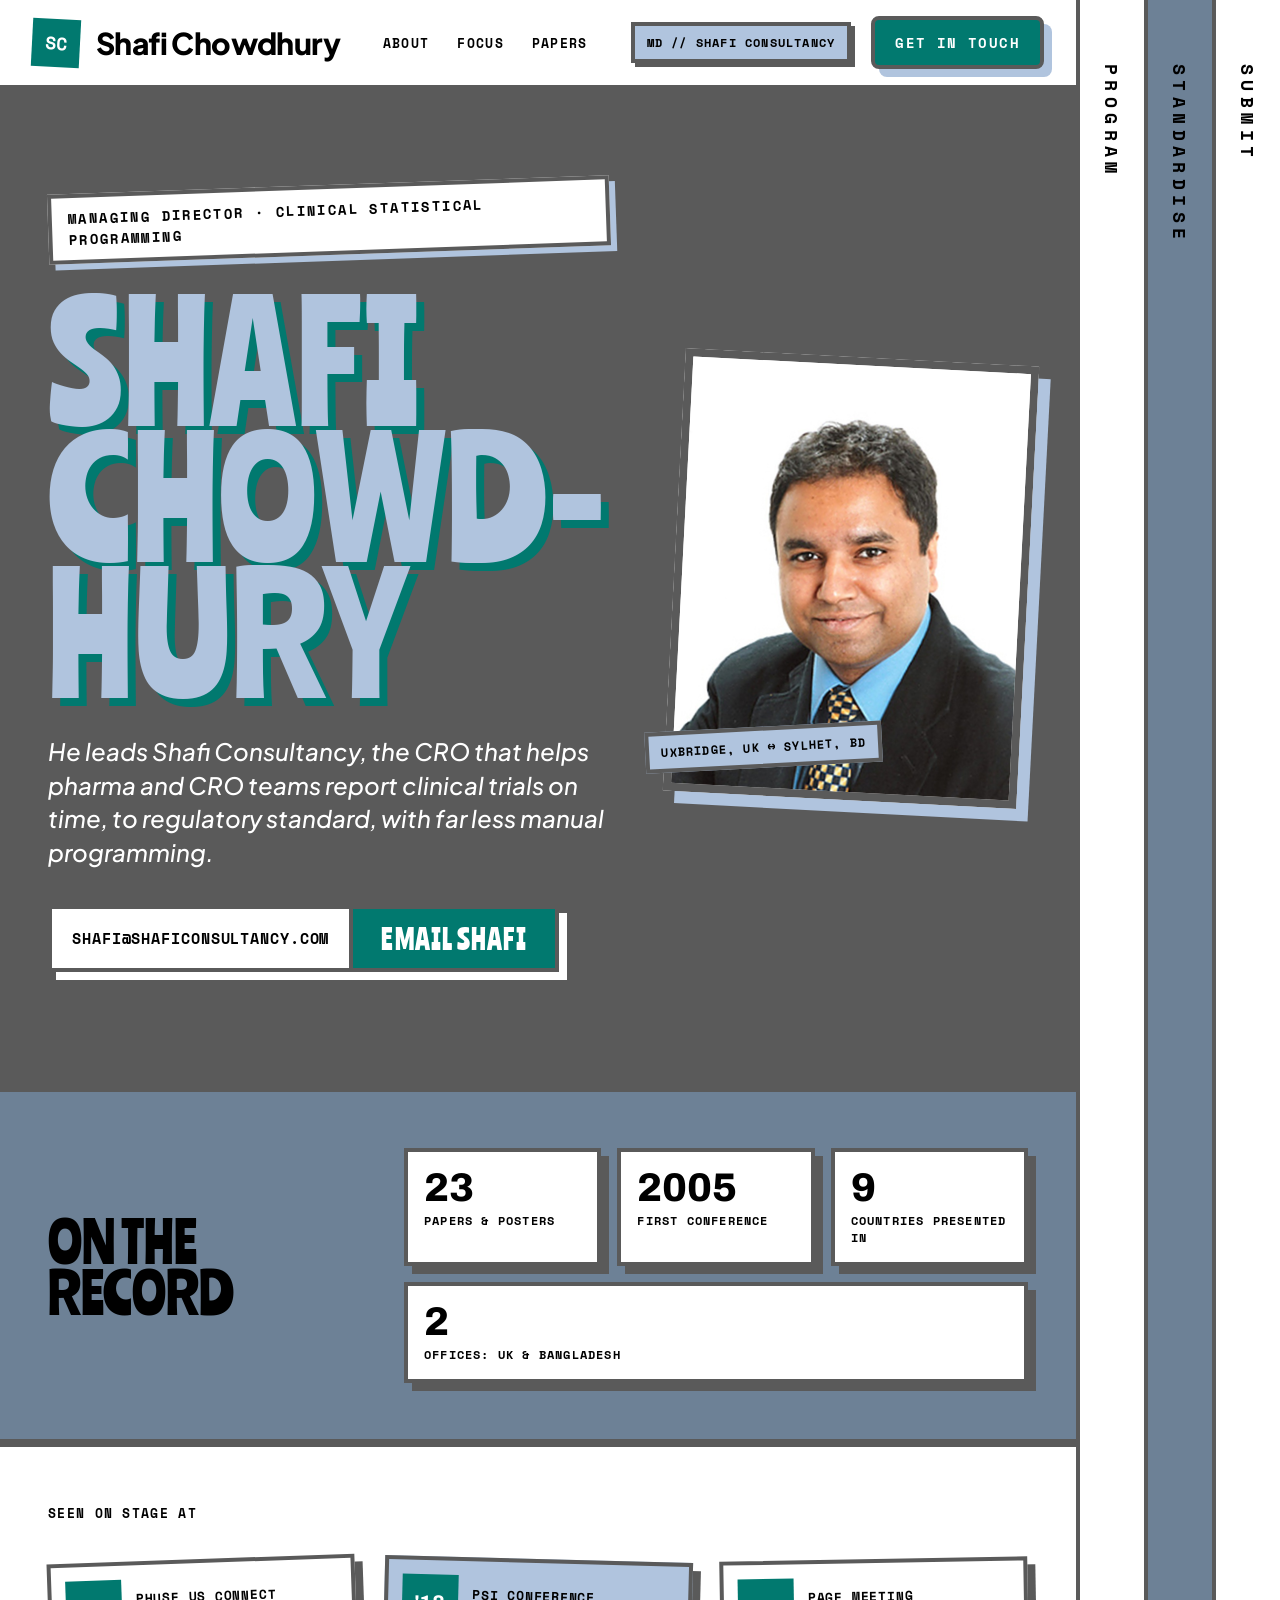
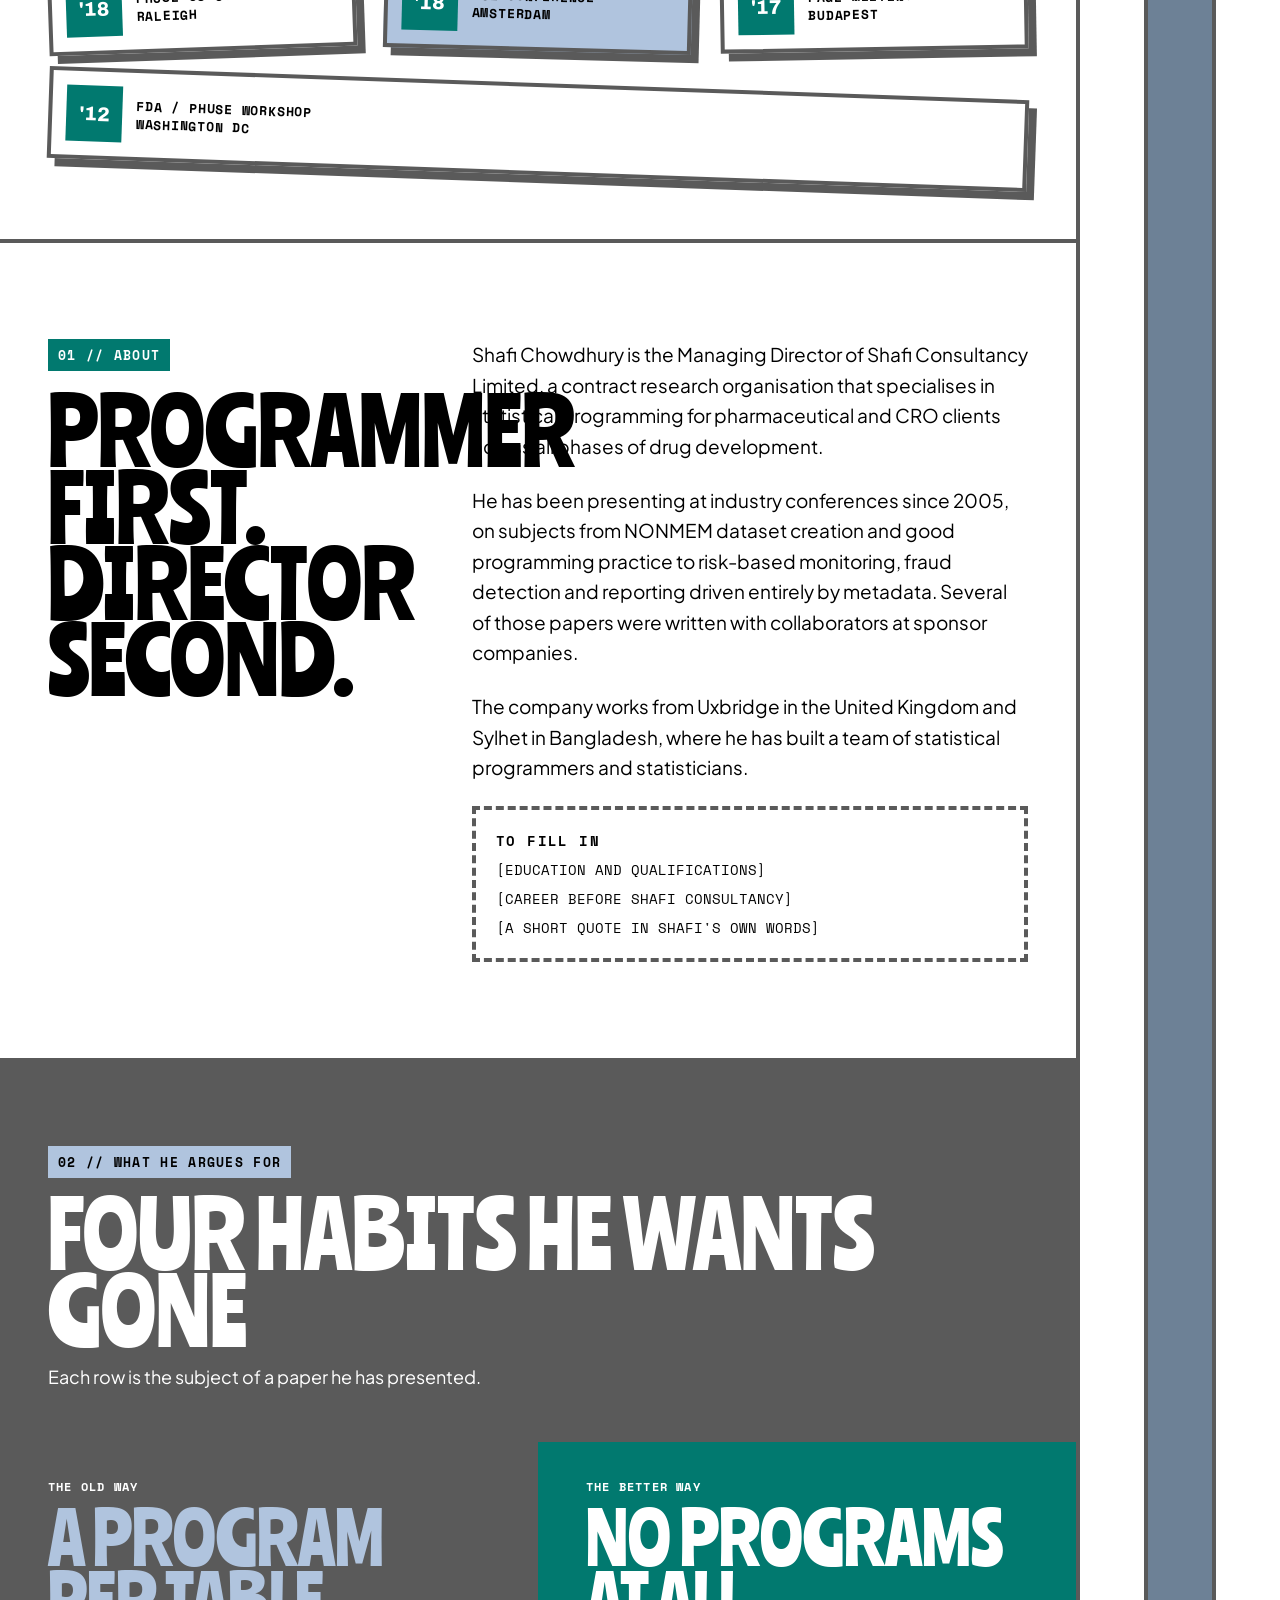
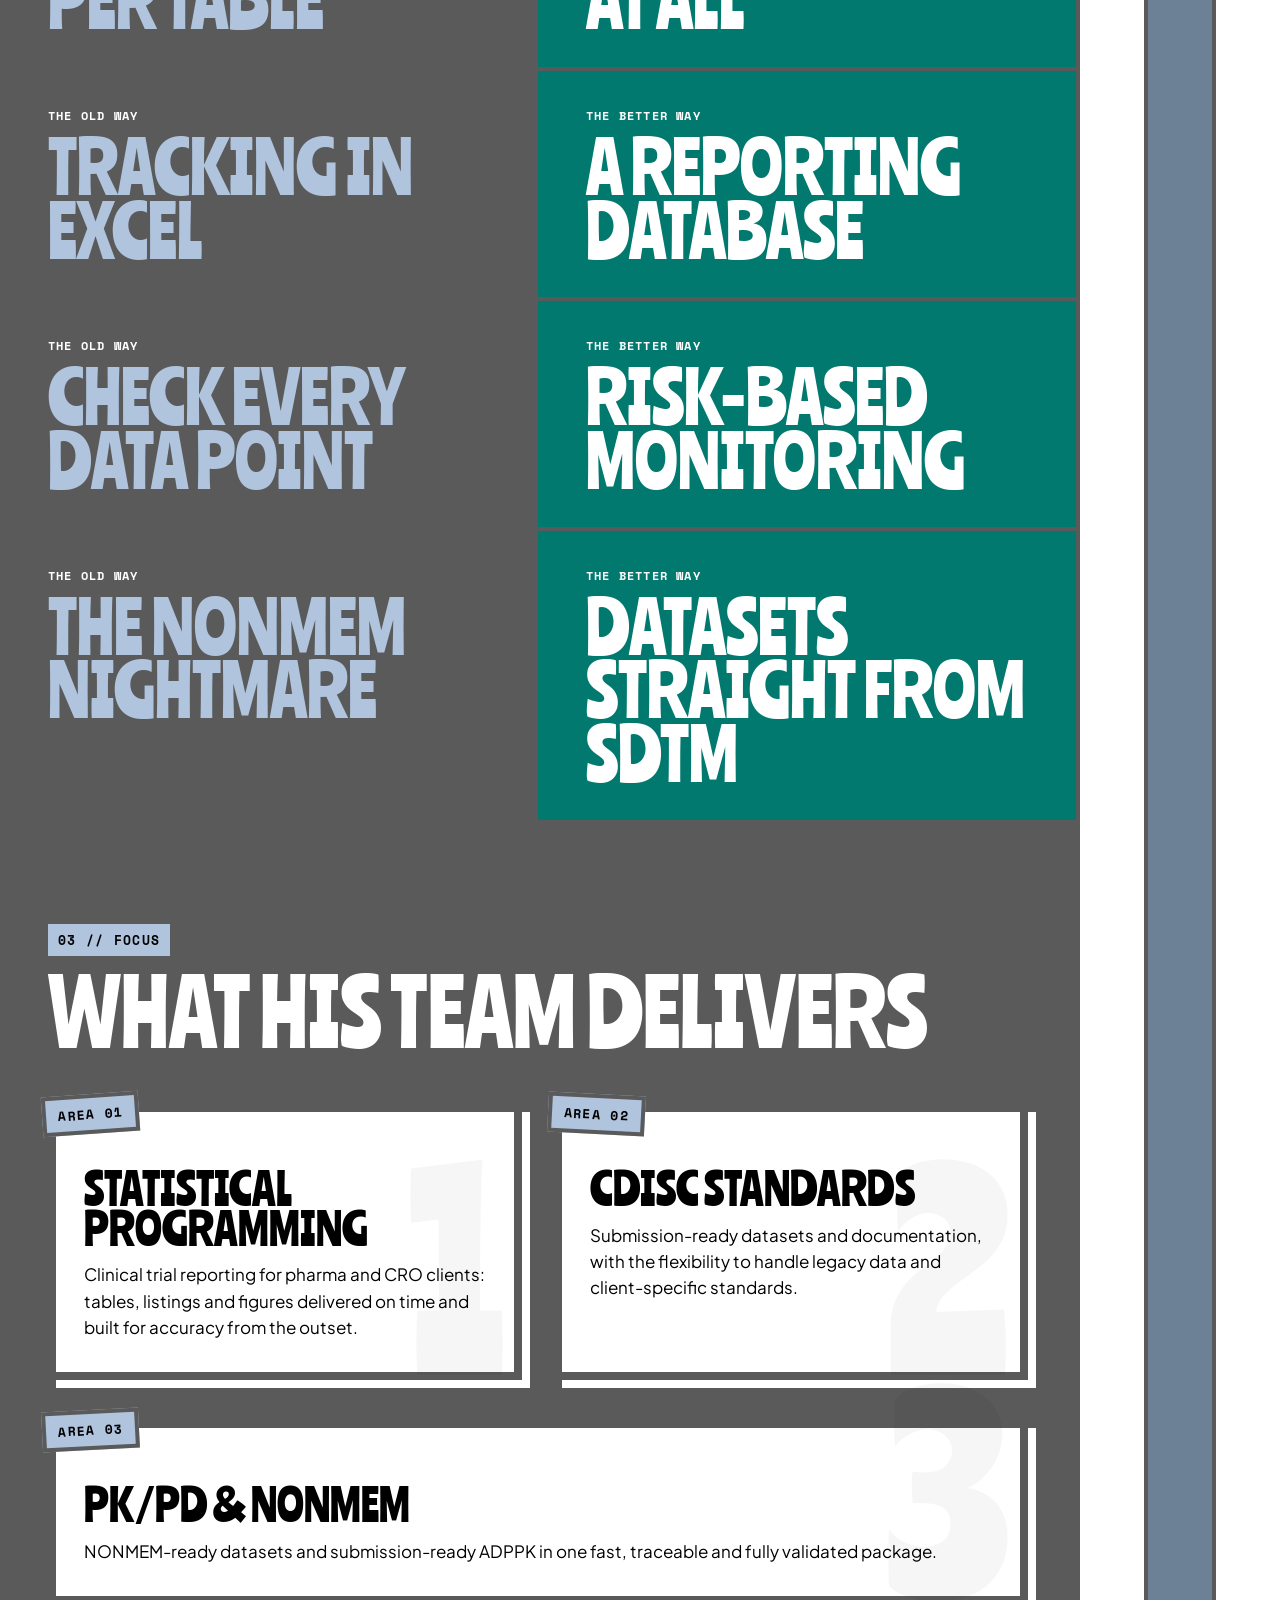
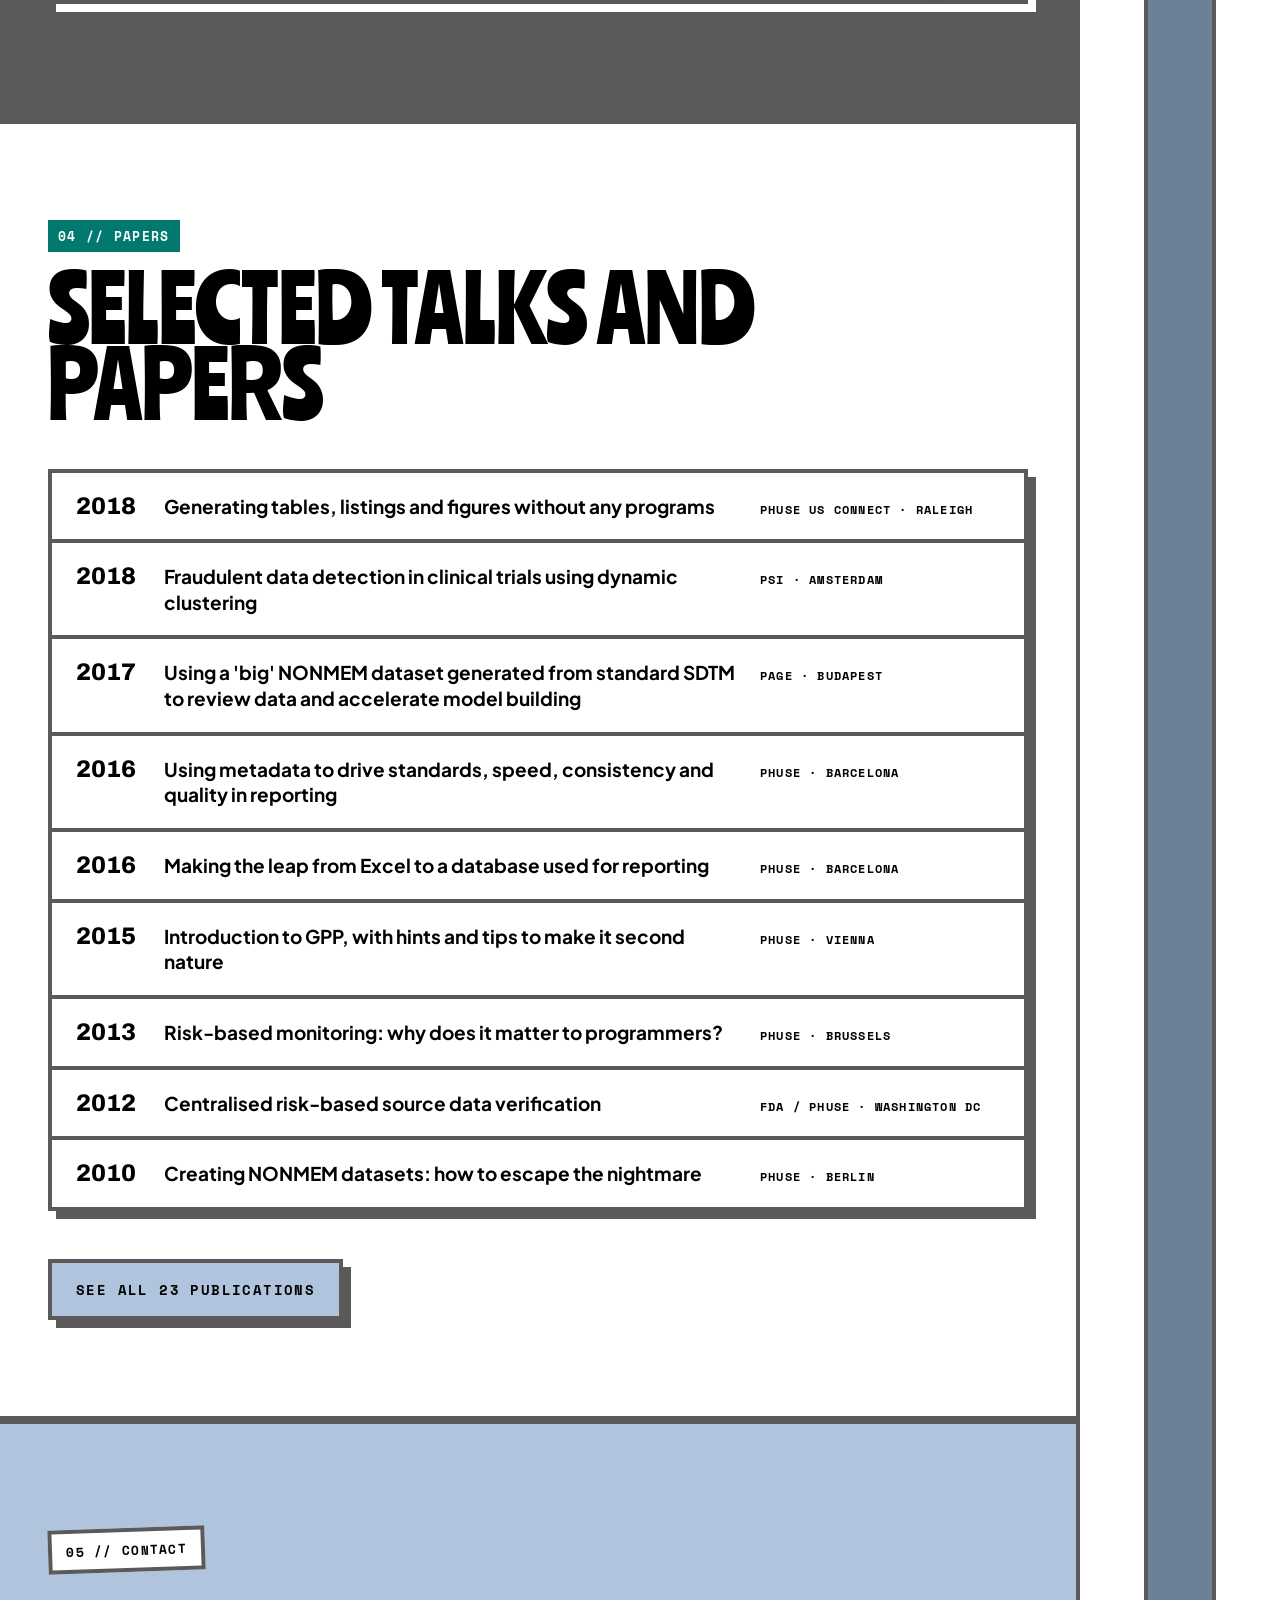
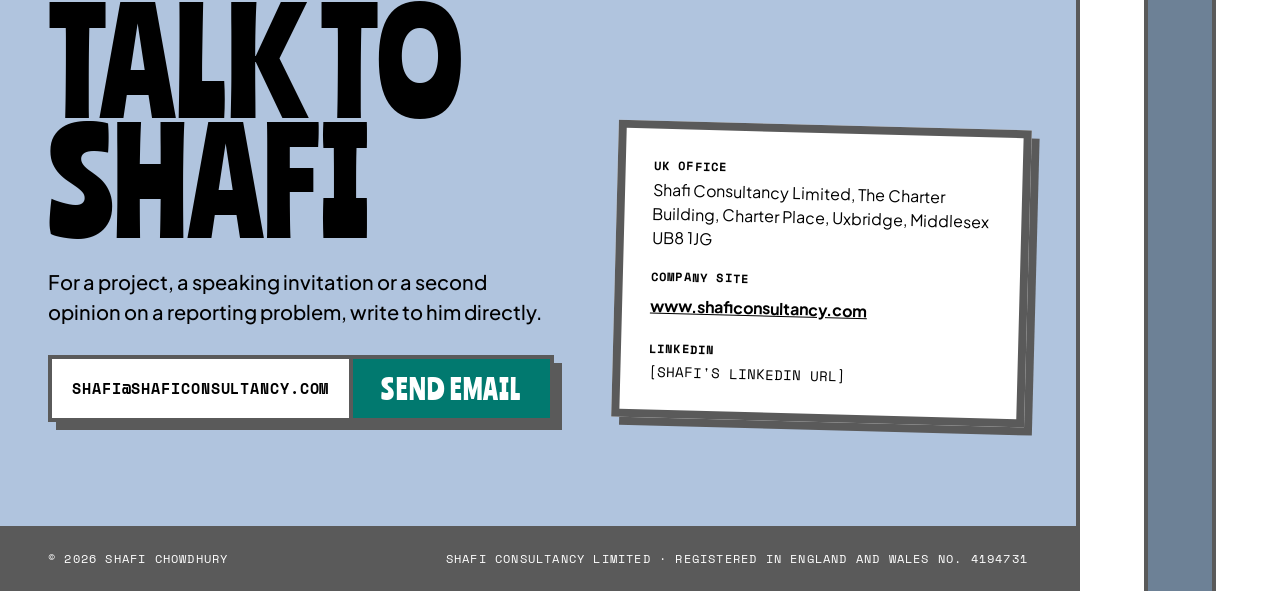
==== commit 45b7b429: "Apply the Mountain mist palette Co-Authored-By: Claude Fable 5.2 <noreply@anthropic.com> Claude-Sess" ====
--- a/index.html
+++ b/index.html
@@ -9,37 +9,37 @@
 <link rel="preconnect" href="https://fonts.gstatic.com" crossorigin>
 <link rel="stylesheet" href="https://fonts.googleapis.com/css2?family=Archivo:wght@700;800&family=Plus+Jakarta+Sans:ital,wght@0,400;0,500;0,700;0,800;1,500&family=Ranchers&family=Space+Mono:wght@400;700&display=swap">
 <style>
-:root{--accent:#CCFF00}
+:root{--accent:#B0C4DE}
 html{scroll-behavior:smooth}
 body{margin:0}
 [id]{scroll-margin-top:96px}
 a{color:#000000}a:hover{color:#000000}
 .sc-btn{transition:transform .12s ease, box-shadow .12s ease}
-.sc-btn:hover{transform:translate(4px,4px);box-shadow:4px 4px 0 #000000}
+.sc-btn:hover{transform:translate(4px,4px);box-shadow:4px 4px 0 #5A5A5A}
 .sc-btn-w:hover{transform:translate(4px,4px);box-shadow:4px 4px 0 #FFFFFF}
 .sc-flip:hover{background:#FFFFFF !important;color:#000000 !important}
-.sc-paper:hover{background:#CCFF00 !important}
+.sc-paper:hover{background:#B0C4DE !important}
 .sc-nav a:hover{text-decoration:underline;text-decoration-thickness:3px}
 .sc-strip{transition:background .18s ease,color .18s ease}
 .sc-strip-t{transition:transform .28s cubic-bezier(.2,.8,.2,1),letter-spacing .28s cubic-bezier(.2,.8,.2,1)}
 .sc-arrow{display:inline-block;opacity:0;transform:translateY(-10px);transition:opacity .2s ease,transform .28s cubic-bezier(.2,.8,.2,1)}
-.sc-strip:hover,.sc-strip:focus-visible{background:#000000 !important;color:var(--accent) !important;outline:none}
+.sc-strip:hover,.sc-strip:focus-visible{background:#01796F !important;color:#FFFFFF !important;outline:none}
 .sc-strip:hover .sc-strip-t,.sc-strip:focus-visible .sc-strip-t{transform:translateY(18px);letter-spacing:.42em !important}
 .sc-strip:hover .sc-arrow,.sc-strip:focus-visible .sc-arrow{opacity:1;transform:none}
-.sc-strip[aria-current="page"]{background:#000000 !important;color:var(--accent) !important}
-@media (max-width: 960px){.sc-navlinks{display:none !important}.sc-side{flex:1 1 100% !important;border-left:0 !important;border-top:4px solid #000000}.sc-strip{flex:1 1 0 !important}.sc-strip-t{writing-mode:horizontal-tb !important;position:static !important;width:auto !important;line-height:1.2 !important;padding:22px 8px !important;text-align:center;letter-spacing:.08em !important;font-size:13px !important;transform:none !important}.sc-arrow{display:none}}
+.sc-strip[aria-current="page"]{background:#01796F !important;color:#FFFFFF !important}
+@media (max-width: 960px){.sc-navlinks{display:none !important}.sc-side{flex:1 1 100% !important;border-left:0 !important;border-top:4px solid #5A5A5A}.sc-strip{flex:1 1 0 !important}.sc-strip-t{writing-mode:horizontal-tb !important;position:static !important;width:auto !important;line-height:1.2 !important;padding:22px 8px !important;text-align:center;letter-spacing:.08em !important;font-size:13px !important;transform:none !important}.sc-arrow{display:none}}
 @media (prefers-reduced-motion: reduce){.sc-strip,.sc-strip-t,.sc-arrow,.sc-btn{transition:none !important}}
 </style>
 </head>
 <body>
-<div style="display: flex; flex-wrap: wrap; background: #121212; font-family: 'Plus Jakarta Sans', system-ui, sans-serif; color: #000000">
+<div style="display: flex; flex-wrap: wrap; background: #5A5A5A; font-family: 'Plus Jakarta Sans', system-ui, sans-serif; color: #000000">
 
 <div style="flex: 999 1 560px; min-width: 0">
 
 <!-- NAV -->
-<header class="sc-nav" style="position: sticky; top: 0; z-index: 20; background: #FFFFFF; border-bottom: 4px solid #000000; display: flex; flex-wrap: wrap; align-items: center; justify-content: space-between; gap: 16px; padding: 16px 32px">
+<header class="sc-nav" style="position: sticky; top: 0; z-index: 20; background: #FFFFFF; border-bottom: 4px solid #5A5A5A; display: flex; flex-wrap: wrap; align-items: center; justify-content: space-between; gap: 16px; padding: 16px 32px">
 <a href="#top" style="display: flex; align-items: center; gap: 16px; text-decoration: none; color: #000000">
-<span style="width: 48px; height: 48px; background: #000000; transform: rotate(3deg); display: flex; align-items: center; justify-content: center; color: #FFFFFF; font-family: 'Space Mono', monospace; font-weight: 700; font-size: 18px">SC</span>
+<span style="width: 48px; height: 48px; background: #01796F; transform: rotate(3deg); display: flex; align-items: center; justify-content: center; color: #FFFFFF; font-family: 'Space Mono', monospace; font-weight: 700; font-size: 18px">SC</span>
 <span style="font-weight: 800; font-size: 30px; letter-spacing: -0.02em">Shafi Chowdhury</span>
 </a>
 <nav class="sc-navlinks" style="display: flex; gap: 28px; font-family: 'Space Mono', monospace; font-weight: 700; font-size: 13px; letter-spacing: 0.1em; text-transform: uppercase">
@@ -48,47 +48,47 @@
 <a href="#papers" style="color: #000000; text-decoration: none; padding: 12px 0">Papers</a>
 </nav>
 <div style="display: flex; flex-wrap: wrap; align-items: center; gap: 20px">
-<span style="font-family: 'Space Mono', monospace; font-weight: 700; font-size: 12px; letter-spacing: 0.1em; text-transform: uppercase; border: 4px solid #000000; padding: 8px 12px; background: var(--accent); box-shadow: 4px 4px 0 #000000">MD // Shafi Consultancy</span>
-<a class="sc-btn" href="#contact" style="font-family: 'Space Mono', monospace; font-weight: 700; font-size: 14px; letter-spacing: 0.1em; text-transform: uppercase; text-decoration: none; background: #000000; color: #FFFFFF; border: 4px solid #000000; border-radius: 8px; padding: 12px 20px; box-shadow: 8px 8px 0 var(--accent)">Get in touch</a>
+<span style="font-family: 'Space Mono', monospace; font-weight: 700; font-size: 12px; letter-spacing: 0.1em; text-transform: uppercase; border: 4px solid #5A5A5A; padding: 8px 12px; background: var(--accent); box-shadow: 4px 4px 0 #5A5A5A">MD // Shafi Consultancy</span>
+<a class="sc-btn" href="#contact" style="font-family: 'Space Mono', monospace; font-weight: 700; font-size: 14px; letter-spacing: 0.1em; text-transform: uppercase; text-decoration: none; background: #01796F; color: #FFFFFF; border: 4px solid #5A5A5A; border-radius: 8px; padding: 12px 20px; box-shadow: 8px 8px 0 var(--accent)">Get in touch</a>
 </div>
 </header>
 
 <!-- HERO -->
-<section id="top" style="background: #121212; padding: 96px 48px 112px; display: flex; flex-wrap: wrap; gap: 64px; align-items: center; border-bottom: 8px solid #000000">
+<section id="top" style="background: #5A5A5A; padding: 96px 48px 112px; display: flex; flex-wrap: wrap; gap: 64px; align-items: center; border-bottom: 8px solid #5A5A5A">
 <div style="flex: 3 1 480px; min-width: 0; display: flex; flex-direction: column; gap: 36px; align-items: flex-start">
-<span style="background: #FFFFFF; border: 4px solid #000000; transform: rotate(-2deg); padding: 10px 16px; font-family: 'Space Mono', monospace; font-weight: 700; font-size: 14px; letter-spacing: 0.1em; text-transform: uppercase; box-shadow: 6px 6px 0 var(--accent)">Managing Director · Clinical statistical programming</span>
-<h1 style="margin: 0; font-family: 'Ranchers', sans-serif; font-weight: 400; font-size: clamp(76px, 12.5vw, 180px); line-height: 0.85; text-transform: uppercase; color: var(--accent); text-shadow: 8px 8px 0 #000000; letter-spacing: 0.01em">Shafi<br>Chowd&shy;hury</h1>
+<span style="background: #FFFFFF; border: 4px solid #5A5A5A; transform: rotate(-2deg); padding: 10px 16px; font-family: 'Space Mono', monospace; font-weight: 700; font-size: 14px; letter-spacing: 0.1em; text-transform: uppercase; box-shadow: 6px 6px 0 var(--accent)">Managing Director · Clinical statistical programming</span>
+<h1 style="margin: 0; font-family: 'Ranchers', sans-serif; font-weight: 400; font-size: clamp(76px, 12.5vw, 180px); line-height: 0.85; text-transform: uppercase; color: var(--accent); text-shadow: 8px 8px 0 #01796F; letter-spacing: 0.01em">Shafi<br>Chowd&shy;hury</h1>
 <p style="margin: 0; max-width: 620px; font-size: 24px; line-height: 1.4; font-style: italic; font-weight: 500; color: #FFFFFF">He leads Shafi Consultancy, the CRO that helps pharma and CRO teams report clinical trials on time, to regulatory standard, with far less manual programming.</p>
-<a class="sc-btn-w" href="mailto:Shafi@shaficonsultancy.com" style="display: flex; flex-wrap: wrap; max-width: 100%; text-decoration: none; border: 4px solid #000000; box-shadow: 8px 8px 0 #FFFFFF; background: #FFFFFF">
+<a class="sc-btn-w" href="mailto:Shafi@shaficonsultancy.com" style="display: flex; flex-wrap: wrap; max-width: 100%; text-decoration: none; border: 4px solid #5A5A5A; box-shadow: 8px 8px 0 #FFFFFF; background: #FFFFFF">
 <span style="flex: 1 1 auto; padding: 18px 20px; font-family: 'Space Mono', monospace; font-weight: 700; font-size: 15px; letter-spacing: 0.06em; text-transform: uppercase; color: #000000; overflow-wrap: anywhere">Shafi@shaficonsultancy.com</span>
-<span class="sc-flip" style="flex: 0 0 auto; padding: 12px 28px; background: #000000; color: #FFFFFF; border-left: 4px solid #000000; font-family: 'Ranchers', sans-serif; font-size: 28px; text-transform: uppercase; letter-spacing: 0.04em; display: flex; align-items: center">Email Shafi</span>
+<span class="sc-flip" style="flex: 0 0 auto; padding: 12px 28px; background: #01796F; color: #FFFFFF; border-left: 4px solid #5A5A5A; font-family: 'Ranchers', sans-serif; font-size: 28px; text-transform: uppercase; letter-spacing: 0.04em; display: flex; align-items: center">Email Shafi</span>
 </a>
 </div>
 <div style="flex: 2 1 300px; min-width: 0; display: flex; justify-content: center">
 <div style="position: relative; width: 100%; max-width: 380px; transform: rotate(3deg)">
-<img src="images/shafi-chowdhury.jpg" alt="Portrait of Shafi Chowdhury" width="744" height="930" style="display: block; width: 100%; height: auto; aspect-ratio: 4 / 5; object-fit: cover; object-position: center top; background: #FFFFFF; border: 8px solid #000000; box-shadow: 12px 12px 0 var(--accent); box-sizing: border-box">
-<span style="position: absolute; left: -20px; bottom: 28px; background: var(--accent); border: 4px solid #000000; padding: 8px 12px; transform: rotate(-6deg); font-family: 'Space Mono', monospace; font-weight: 700; font-size: 12px; letter-spacing: 0.1em; text-transform: uppercase">Uxbridge, UK ↔ Sylhet, BD</span>
+<img src="images/shafi-chowdhury.jpg" alt="Portrait of Shafi Chowdhury" width="744" height="930" style="display: block; width: 100%; height: auto; aspect-ratio: 4 / 5; object-fit: cover; object-position: center top; background: #FFFFFF; border: 8px solid #5A5A5A; box-shadow: 12px 12px 0 var(--accent); box-sizing: border-box">
+<span style="position: absolute; left: -20px; bottom: 28px; background: var(--accent); border: 4px solid #5A5A5A; padding: 8px 12px; transform: rotate(-6deg); font-family: 'Space Mono', monospace; font-weight: 700; font-size: 12px; letter-spacing: 0.1em; text-transform: uppercase">Uxbridge, UK ↔ Sylhet, BD</span>
 </div>
 </div>
 </section>
 
 <!-- STATS -->
-<section style="background: var(--accent); border-bottom: 8px solid #000000; padding: 56px 48px; display: flex; flex-wrap: wrap; gap: 32px 48px; align-items: center; justify-content: space-between">
+<section style="background: #6D8196; border-bottom: 8px solid #5A5A5A; padding: 56px 48px; display: flex; flex-wrap: wrap; gap: 32px 48px; align-items: center; justify-content: space-between">
 <h2 style="margin: 0; flex: 1 1 260px; font-family: 'Ranchers', sans-serif; font-weight: 400; font-size: 56px; line-height: 0.9; text-transform: uppercase">On the record</h2>
 <div style="flex: 3 1 480px; display: flex; flex-wrap: wrap; gap: 16px">
-<div style="flex: 1 1 130px; background: #FFFFFF; border: 4px solid #000000; box-shadow: 8px 8px 0 #000000; padding: 16px; display: flex; flex-direction: column; gap: 4px">
+<div style="flex: 1 1 130px; background: #FFFFFF; border: 4px solid #5A5A5A; box-shadow: 8px 8px 0 #5A5A5A; padding: 16px; display: flex; flex-direction: column; gap: 4px">
 <span style="font-family: 'Archivo', sans-serif; font-weight: 800; font-size: 40px; line-height: 1">23</span>
 <span style="font-family: 'Space Mono', monospace; font-weight: 700; font-size: 12px; letter-spacing: 0.1em; text-transform: uppercase">Papers &amp; posters</span>
 </div>
-<div style="flex: 1 1 130px; background: #FFFFFF; border: 4px solid #000000; box-shadow: 8px 8px 0 #000000; padding: 16px; display: flex; flex-direction: column; gap: 4px">
+<div style="flex: 1 1 130px; background: #FFFFFF; border: 4px solid #5A5A5A; box-shadow: 8px 8px 0 #5A5A5A; padding: 16px; display: flex; flex-direction: column; gap: 4px">
 <span style="font-family: 'Archivo', sans-serif; font-weight: 800; font-size: 40px; line-height: 1">2005</span>
 <span style="font-family: 'Space Mono', monospace; font-weight: 700; font-size: 12px; letter-spacing: 0.1em; text-transform: uppercase">First conference</span>
 </div>
-<div style="flex: 1 1 130px; background: #FFFFFF; border: 4px solid #000000; box-shadow: 8px 8px 0 #000000; padding: 16px; display: flex; flex-direction: column; gap: 4px">
+<div style="flex: 1 1 130px; background: #FFFFFF; border: 4px solid #5A5A5A; box-shadow: 8px 8px 0 #5A5A5A; padding: 16px; display: flex; flex-direction: column; gap: 4px">
 <span style="font-family: 'Archivo', sans-serif; font-weight: 800; font-size: 40px; line-height: 1">9</span>
 <span style="font-family: 'Space Mono', monospace; font-weight: 700; font-size: 12px; letter-spacing: 0.1em; text-transform: uppercase">Countries presented in</span>
 </div>
-<div style="flex: 1 1 130px; background: #FFFFFF; border: 4px solid #000000; box-shadow: 8px 8px 0 #000000; padding: 16px; display: flex; flex-direction: column; gap: 4px">
+<div style="flex: 1 1 130px; background: #FFFFFF; border: 4px solid #5A5A5A; box-shadow: 8px 8px 0 #5A5A5A; padding: 16px; display: flex; flex-direction: column; gap: 4px">
 <span style="font-family: 'Archivo', sans-serif; font-weight: 800; font-size: 40px; line-height: 1">2</span>
 <span style="font-family: 'Space Mono', monospace; font-weight: 700; font-size: 12px; letter-spacing: 0.1em; text-transform: uppercase">Offices: UK &amp; Bangladesh</span>
 </div>
@@ -96,39 +96,39 @@
 </section>
 
 <!-- STICKER BAR -->
-<section style="background: #FFFFFF; border-bottom: 4px solid #000000; padding: 56px 48px 64px; display: flex; flex-direction: column; gap: 36px">
+<section style="background: #FFFFFF; border-bottom: 4px solid #5A5A5A; padding: 56px 48px 64px; display: flex; flex-direction: column; gap: 36px">
 <span style="font-family: 'Space Mono', monospace; font-weight: 700; font-size: 13px; letter-spacing: 0.1em; text-transform: uppercase">Seen on stage at</span>
 <div style="display: flex; flex-wrap: wrap; gap: 32px 28px">
-<div style="flex: 1 1 220px; display: flex; gap: 14px; align-items: center; background: #FFFFFF; border: 4px solid #000000; box-shadow: 8px 8px 0 #000000; padding: 14px; transform: rotate(-2deg)">
-<span style="flex: 0 0 56px; height: 56px; background: #000000; color: var(--accent); display: flex; align-items: center; justify-content: center; font-family: 'Archivo', sans-serif; font-weight: 800; font-size: 20px">'18</span>
+<div style="flex: 1 1 220px; display: flex; gap: 14px; align-items: center; background: #FFFFFF; border: 4px solid #5A5A5A; box-shadow: 8px 8px 0 #5A5A5A; padding: 14px; transform: rotate(-2deg)">
+<span style="flex: 0 0 56px; height: 56px; background: #01796F; color: #FFFFFF; display: flex; align-items: center; justify-content: center; font-family: 'Archivo', sans-serif; font-weight: 800; font-size: 20px">'18</span>
 <span style="font-family: 'Space Mono', monospace; font-weight: 700; font-size: 13px; line-height: 1.4; letter-spacing: 0.06em; text-transform: uppercase">PhUSE US Connect<br>Raleigh</span>
 </div>
-<div style="flex: 1 1 220px; display: flex; gap: 14px; align-items: center; background: var(--accent); border: 4px solid #000000; box-shadow: 8px 8px 0 #000000; padding: 14px; transform: rotate(1.5deg)">
-<span style="flex: 0 0 56px; height: 56px; background: #000000; color: #FFFFFF; display: flex; align-items: center; justify-content: center; font-family: 'Archivo', sans-serif; font-weight: 800; font-size: 20px">'18</span>
+<div style="flex: 1 1 220px; display: flex; gap: 14px; align-items: center; background: var(--accent); border: 4px solid #5A5A5A; box-shadow: 8px 8px 0 #5A5A5A; padding: 14px; transform: rotate(1.5deg)">
+<span style="flex: 0 0 56px; height: 56px; background: #01796F; color: #FFFFFF; display: flex; align-items: center; justify-content: center; font-family: 'Archivo', sans-serif; font-weight: 800; font-size: 20px">'18</span>
 <span style="font-family: 'Space Mono', monospace; font-weight: 700; font-size: 13px; line-height: 1.4; letter-spacing: 0.06em; text-transform: uppercase">PSI Conference<br>Amsterdam</span>
 </div>
-<div style="flex: 1 1 220px; display: flex; gap: 14px; align-items: center; background: #FFFFFF; border: 4px solid #000000; box-shadow: 8px 8px 0 #000000; padding: 14px; transform: rotate(-1deg)">
-<span style="flex: 0 0 56px; height: 56px; background: #000000; color: var(--accent); display: flex; align-items: center; justify-content: center; font-family: 'Archivo', sans-serif; font-weight: 800; font-size: 20px">'17</span>
+<div style="flex: 1 1 220px; display: flex; gap: 14px; align-items: center; background: #FFFFFF; border: 4px solid #5A5A5A; box-shadow: 8px 8px 0 #5A5A5A; padding: 14px; transform: rotate(-1deg)">
+<span style="flex: 0 0 56px; height: 56px; background: #01796F; color: #FFFFFF; display: flex; align-items: center; justify-content: center; font-family: 'Archivo', sans-serif; font-weight: 800; font-size: 20px">'17</span>
 <span style="font-family: 'Space Mono', monospace; font-weight: 700; font-size: 13px; line-height: 1.4; letter-spacing: 0.06em; text-transform: uppercase">PAGE Meeting<br>Budapest</span>
 </div>
-<div style="flex: 1 1 220px; display: flex; gap: 14px; align-items: center; background: #FFFFFF; border: 4px solid #000000; box-shadow: 8px 8px 0 #000000; padding: 14px; transform: rotate(2deg)">
-<span style="flex: 0 0 56px; height: 56px; background: #000000; color: var(--accent); display: flex; align-items: center; justify-content: center; font-family: 'Archivo', sans-serif; font-weight: 800; font-size: 20px">'12</span>
+<div style="flex: 1 1 220px; display: flex; gap: 14px; align-items: center; background: #FFFFFF; border: 4px solid #5A5A5A; box-shadow: 8px 8px 0 #5A5A5A; padding: 14px; transform: rotate(2deg)">
+<span style="flex: 0 0 56px; height: 56px; background: #01796F; color: #FFFFFF; display: flex; align-items: center; justify-content: center; font-family: 'Archivo', sans-serif; font-weight: 800; font-size: 20px">'12</span>
 <span style="font-family: 'Space Mono', monospace; font-weight: 700; font-size: 13px; line-height: 1.4; letter-spacing: 0.06em; text-transform: uppercase">FDA / PhUSE Workshop<br>Washington DC</span>
 </div>
 </div>
 </section>
 
 <!-- ABOUT -->
-<section id="about" style="background: #FFFFFF; border-bottom: 8px solid #000000; padding: 96px 48px; display: flex; flex-wrap: wrap; gap: 56px">
+<section id="about" style="background: #FFFFFF; border-bottom: 8px solid #5A5A5A; padding: 96px 48px; display: flex; flex-wrap: wrap; gap: 56px">
 <div style="flex: 1 1 300px; min-width: 0; display: flex; flex-direction: column; gap: 20px; align-items: flex-start">
-<span style="font-family: 'Space Mono', monospace; font-weight: 700; font-size: 13px; letter-spacing: 0.1em; text-transform: uppercase; background: #000000; color: #FFFFFF; padding: 6px 10px">01 // About</span>
+<span style="font-family: 'Space Mono', monospace; font-weight: 700; font-size: 13px; letter-spacing: 0.1em; text-transform: uppercase; background: #01796F; color: #FFFFFF; padding: 6px 10px">01 // About</span>
 <h2 style="margin: 0; font-family: 'Ranchers', sans-serif; font-weight: 400; font-size: clamp(56px, 7vw, 96px); line-height: 0.85; text-transform: uppercase">Programmer first. Director second.</h2>
 </div>
 <div style="flex: 2 1 420px; min-width: 0; display: flex; flex-direction: column; gap: 24px; font-size: 19px; line-height: 1.6">
 <p style="margin: 0">Shafi Chowdhury is the Managing Director of Shafi Consultancy Limited, a contract research organisation that specialises in statistical programming for pharmaceutical and CRO clients across all phases of drug development.</p>
 <p style="margin: 0">He has been presenting at industry conferences since 2005, on subjects from NONMEM dataset creation and good programming practice to risk-based monitoring, fraud detection and reporting driven entirely by metadata. Several of those papers were written with collaborators at sponsor companies.</p>
 <p style="margin: 0">The company works from Uxbridge in the United Kingdom and Sylhet in Bangladesh, where he has built a team of statistical programmers and statisticians.</p>
-<div style="border: 4px dashed #000000; padding: 20px; display: flex; flex-direction: column; gap: 8px; font-family: 'Space Mono', monospace; font-size: 14px; line-height: 1.5">
+<div style="border: 4px dashed #5A5A5A; padding: 20px; display: flex; flex-direction: column; gap: 8px; font-family: 'Space Mono', monospace; font-size: 14px; line-height: 1.5">
 <span style="font-weight: 700; letter-spacing: 0.1em; text-transform: uppercase">To fill in</span>
 <span>[EDUCATION AND QUALIFICATIONS]</span>
 <span>[CAREER BEFORE SHAFI CONSULTANCY]</span>
@@ -138,80 +138,80 @@
 </section>
 
 <!-- COMPARISON -->
-<section style="background: #121212; border-bottom: 8px solid #000000">
+<section style="background: #5A5A5A; border-bottom: 8px solid #5A5A5A">
 <div style="padding: 80px 48px 48px; display: flex; flex-direction: column; gap: 16px; align-items: flex-start">
 <span style="font-family: 'Space Mono', monospace; font-weight: 700; font-size: 13px; letter-spacing: 0.1em; text-transform: uppercase; background: var(--accent); color: #000000; padding: 6px 10px">02 // What he argues for</span>
 <h2 style="margin: 0; font-family: 'Ranchers', sans-serif; font-weight: 400; font-size: clamp(56px, 7vw, 96px); line-height: 0.85; text-transform: uppercase; color: #FFFFFF">Four habits he wants gone</h2>
-<p style="margin: 0; max-width: 640px; font-size: 18px; line-height: 1.5; color: #CBD5E1">Each row is the subject of a paper he has presented.</p>
-</div>
-
-<div style="display: flex; flex-wrap: wrap; border-top: 4px solid #000000">
-<div style="flex: 1 1 340px; min-width: 0; background: #000000; padding: 36px 48px; display: flex; flex-direction: column; gap: 10px">
-<span style="font-family: 'Space Mono', monospace; font-weight: 700; font-size: 12px; letter-spacing: 0.1em; text-transform: uppercase; color: #94A3B8">The old way</span>
-<span style="font-family: 'Ranchers', sans-serif; font-size: clamp(48px, 5.5vw, 80px); line-height: 0.9; text-transform: uppercase; color: #64748B">A program per table</span>
-</div>
-<div style="flex: 1 1 340px; min-width: 0; background: var(--accent); padding: 36px 48px; display: flex; flex-direction: column; gap: 10px">
-<span style="font-family: 'Space Mono', monospace; font-weight: 700; font-size: 12px; letter-spacing: 0.1em; text-transform: uppercase; color: #000000">The better way</span>
-<span style="font-family: 'Ranchers', sans-serif; font-size: clamp(48px, 5.5vw, 80px); line-height: 0.9; text-transform: uppercase; color: #000000">No programs at all</span>
-</div>
-</div>
-
-<div style="display: flex; flex-wrap: wrap; border-top: 4px solid #000000">
-<div style="flex: 1 1 340px; min-width: 0; background: #000000; padding: 36px 48px; display: flex; flex-direction: column; gap: 10px">
-<span style="font-family: 'Space Mono', monospace; font-weight: 700; font-size: 12px; letter-spacing: 0.1em; text-transform: uppercase; color: #94A3B8">The old way</span>
-<span style="font-family: 'Ranchers', sans-serif; font-size: clamp(48px, 5.5vw, 80px); line-height: 0.9; text-transform: uppercase; color: #64748B">Tracking in Excel</span>
-</div>
-<div style="flex: 1 1 340px; min-width: 0; background: var(--accent); padding: 36px 48px; display: flex; flex-direction: column; gap: 10px">
-<span style="font-family: 'Space Mono', monospace; font-weight: 700; font-size: 12px; letter-spacing: 0.1em; text-transform: uppercase; color: #000000">The better way</span>
-<span style="font-family: 'Ranchers', sans-serif; font-size: clamp(48px, 5.5vw, 80px); line-height: 0.9; text-transform: uppercase; color: #000000">A reporting database</span>
-</div>
-</div>
-
-<div style="display: flex; flex-wrap: wrap; border-top: 4px solid #000000">
-<div style="flex: 1 1 340px; min-width: 0; background: #000000; padding: 36px 48px; display: flex; flex-direction: column; gap: 10px">
-<span style="font-family: 'Space Mono', monospace; font-weight: 700; font-size: 12px; letter-spacing: 0.1em; text-transform: uppercase; color: #94A3B8">The old way</span>
-<span style="font-family: 'Ranchers', sans-serif; font-size: clamp(48px, 5.5vw, 80px); line-height: 0.9; text-transform: uppercase; color: #64748B">Check every data point</span>
-</div>
-<div style="flex: 1 1 340px; min-width: 0; background: var(--accent); padding: 36px 48px; display: flex; flex-direction: column; gap: 10px">
-<span style="font-family: 'Space Mono', monospace; font-weight: 700; font-size: 12px; letter-spacing: 0.1em; text-transform: uppercase; color: #000000">The better way</span>
-<span style="font-family: 'Ranchers', sans-serif; font-size: clamp(48px, 5.5vw, 80px); line-height: 0.9; text-transform: uppercase; color: #000000">Risk-based monitoring</span>
-</div>
-</div>
-
-<div style="display: flex; flex-wrap: wrap; border-top: 4px solid #000000">
-<div style="flex: 1 1 340px; min-width: 0; background: #000000; padding: 36px 48px; display: flex; flex-direction: column; gap: 10px">
-<span style="font-family: 'Space Mono', monospace; font-weight: 700; font-size: 12px; letter-spacing: 0.1em; text-transform: uppercase; color: #94A3B8">The old way</span>
-<span style="font-family: 'Ranchers', sans-serif; font-size: clamp(48px, 5.5vw, 80px); line-height: 0.9; text-transform: uppercase; color: #64748B">The NONMEM nightmare</span>
-</div>
-<div style="flex: 1 1 340px; min-width: 0; background: var(--accent); padding: 36px 48px; display: flex; flex-direction: column; gap: 10px">
-<span style="font-family: 'Space Mono', monospace; font-weight: 700; font-size: 12px; letter-spacing: 0.1em; text-transform: uppercase; color: #000000">The better way</span>
-<span style="font-family: 'Ranchers', sans-serif; font-size: clamp(48px, 5.5vw, 80px); line-height: 0.9; text-transform: uppercase; color: #000000">Datasets straight from SDTM</span>
+<p style="margin: 0; max-width: 640px; font-size: 18px; line-height: 1.5; color: #FFFFFF">Each row is the subject of a paper he has presented.</p>
+</div>
+
+<div style="display: flex; flex-wrap: wrap; border-top: 4px solid #5A5A5A">
+<div style="flex: 1 1 340px; min-width: 0; background: #5A5A5A; padding: 36px 48px; display: flex; flex-direction: column; gap: 10px">
+<span style="font-family: 'Space Mono', monospace; font-weight: 700; font-size: 12px; letter-spacing: 0.1em; text-transform: uppercase; color: #FFFFFF">The old way</span>
+<span style="font-family: 'Ranchers', sans-serif; font-size: clamp(48px, 5.5vw, 80px); line-height: 0.9; text-transform: uppercase; color: #B0C4DE">A program per table</span>
+</div>
+<div style="flex: 1 1 340px; min-width: 0; background: #01796F; padding: 36px 48px; display: flex; flex-direction: column; gap: 10px">
+<span style="font-family: 'Space Mono', monospace; font-weight: 700; font-size: 12px; letter-spacing: 0.1em; text-transform: uppercase; color: #FFFFFF">The better way</span>
+<span style="font-family: 'Ranchers', sans-serif; font-size: clamp(48px, 5.5vw, 80px); line-height: 0.9; text-transform: uppercase; color: #FFFFFF">No programs at all</span>
+</div>
+</div>
+
+<div style="display: flex; flex-wrap: wrap; border-top: 4px solid #5A5A5A">
+<div style="flex: 1 1 340px; min-width: 0; background: #5A5A5A; padding: 36px 48px; display: flex; flex-direction: column; gap: 10px">
+<span style="font-family: 'Space Mono', monospace; font-weight: 700; font-size: 12px; letter-spacing: 0.1em; text-transform: uppercase; color: #FFFFFF">The old way</span>
+<span style="font-family: 'Ranchers', sans-serif; font-size: clamp(48px, 5.5vw, 80px); line-height: 0.9; text-transform: uppercase; color: #B0C4DE">Tracking in Excel</span>
+</div>
+<div style="flex: 1 1 340px; min-width: 0; background: #01796F; padding: 36px 48px; display: flex; flex-direction: column; gap: 10px">
+<span style="font-family: 'Space Mono', monospace; font-weight: 700; font-size: 12px; letter-spacing: 0.1em; text-transform: uppercase; color: #FFFFFF">The better way</span>
+<span style="font-family: 'Ranchers', sans-serif; font-size: clamp(48px, 5.5vw, 80px); line-height: 0.9; text-transform: uppercase; color: #FFFFFF">A reporting database</span>
+</div>
+</div>
+
+<div style="display: flex; flex-wrap: wrap; border-top: 4px solid #5A5A5A">
+<div style="flex: 1 1 340px; min-width: 0; background: #5A5A5A; padding: 36px 48px; display: flex; flex-direction: column; gap: 10px">
+<span style="font-family: 'Space Mono', monospace; font-weight: 700; font-size: 12px; letter-spacing: 0.1em; text-transform: uppercase; color: #FFFFFF">The old way</span>
+<span style="font-family: 'Ranchers', sans-serif; font-size: clamp(48px, 5.5vw, 80px); line-height: 0.9; text-transform: uppercase; color: #B0C4DE">Check every data point</span>
+</div>
+<div style="flex: 1 1 340px; min-width: 0; background: #01796F; padding: 36px 48px; display: flex; flex-direction: column; gap: 10px">
+<span style="font-family: 'Space Mono', monospace; font-weight: 700; font-size: 12px; letter-spacing: 0.1em; text-transform: uppercase; color: #FFFFFF">The better way</span>
+<span style="font-family: 'Ranchers', sans-serif; font-size: clamp(48px, 5.5vw, 80px); line-height: 0.9; text-transform: uppercase; color: #FFFFFF">Risk-based monitoring</span>
+</div>
+</div>
+
+<div style="display: flex; flex-wrap: wrap; border-top: 4px solid #5A5A5A">
+<div style="flex: 1 1 340px; min-width: 0; background: #5A5A5A; padding: 36px 48px; display: flex; flex-direction: column; gap: 10px">
+<span style="font-family: 'Space Mono', monospace; font-weight: 700; font-size: 12px; letter-spacing: 0.1em; text-transform: uppercase; color: #FFFFFF">The old way</span>
+<span style="font-family: 'Ranchers', sans-serif; font-size: clamp(48px, 5.5vw, 80px); line-height: 0.9; text-transform: uppercase; color: #B0C4DE">The NONMEM nightmare</span>
+</div>
+<div style="flex: 1 1 340px; min-width: 0; background: #01796F; padding: 36px 48px; display: flex; flex-direction: column; gap: 10px">
+<span style="font-family: 'Space Mono', monospace; font-weight: 700; font-size: 12px; letter-spacing: 0.1em; text-transform: uppercase; color: #FFFFFF">The better way</span>
+<span style="font-family: 'Ranchers', sans-serif; font-size: clamp(48px, 5.5vw, 80px); line-height: 0.9; text-transform: uppercase; color: #FFFFFF">Datasets straight from SDTM</span>
 </div>
 </div>
 </section>
 
 <!-- FOCUS -->
-<section id="focus" style="background: #121212; border-bottom: 8px solid #000000; padding: 96px 48px 112px; display: flex; flex-direction: column; gap: 56px">
+<section id="focus" style="background: #5A5A5A; border-bottom: 8px solid #5A5A5A; padding: 96px 48px 112px; display: flex; flex-direction: column; gap: 56px">
 <div style="display: flex; flex-direction: column; gap: 16px; align-items: flex-start">
 <span style="font-family: 'Space Mono', monospace; font-weight: 700; font-size: 13px; letter-spacing: 0.1em; text-transform: uppercase; background: var(--accent); color: #000000; padding: 6px 10px">03 // Focus</span>
 <h2 style="margin: 0; font-family: 'Ranchers', sans-serif; font-weight: 400; font-size: clamp(56px, 7vw, 96px); line-height: 0.85; text-transform: uppercase; color: #FFFFFF">What his team delivers</h2>
 </div>
 <div style="display: flex; flex-wrap: wrap; gap: 40px 32px">
-<article style="position: relative; flex: 1 1 280px; min-width: 0; background: #FFFFFF; border: 8px solid #000000; box-shadow: 8px 8px 0 #FFFFFF; padding: 56px 28px 32px; display: flex; flex-direction: column; gap: 14px; overflow: visible">
+<article style="position: relative; flex: 1 1 280px; min-width: 0; background: #FFFFFF; border: 8px solid #5A5A5A; box-shadow: 8px 8px 0 #FFFFFF; padding: 56px 28px 32px; display: flex; flex-direction: column; gap: 14px; overflow: visible">
 <span aria-hidden="true" style="position: absolute; right: 8px; bottom: -24px; font-family: 'Ranchers', sans-serif; font-size: 260px; line-height: 1; opacity: 0.03; pointer-events: none">1</span>
-<span style="position: absolute; top: -18px; left: -14px; background: var(--accent); border: 4px solid #000000; padding: 6px 12px; transform: rotate(-4deg); font-family: 'Space Mono', monospace; font-weight: 700; font-size: 13px; letter-spacing: 0.1em; text-transform: uppercase">Area 01</span>
+<span style="position: absolute; top: -18px; left: -14px; background: var(--accent); border: 4px solid #5A5A5A; padding: 6px 12px; transform: rotate(-4deg); font-family: 'Space Mono', monospace; font-weight: 700; font-size: 13px; letter-spacing: 0.1em; text-transform: uppercase">Area 01</span>
 <h3 style="margin: 0; font-family: 'Ranchers', sans-serif; font-weight: 400; font-size: 44px; line-height: 0.9; text-transform: uppercase">Statistical programming</h3>
 <p style="margin: 0; font-size: 17px; line-height: 1.55">Clinical trial reporting for pharma and CRO clients: tables, listings and figures delivered on time and built for accuracy from the outset.</p>
 </article>
-<article style="position: relative; flex: 1 1 280px; min-width: 0; background: #FFFFFF; border: 8px solid #000000; box-shadow: 8px 8px 0 #FFFFFF; padding: 56px 28px 32px; display: flex; flex-direction: column; gap: 14px">
+<article style="position: relative; flex: 1 1 280px; min-width: 0; background: #FFFFFF; border: 8px solid #5A5A5A; box-shadow: 8px 8px 0 #FFFFFF; padding: 56px 28px 32px; display: flex; flex-direction: column; gap: 14px">
 <span aria-hidden="true" style="position: absolute; right: 8px; bottom: -24px; font-family: 'Ranchers', sans-serif; font-size: 260px; line-height: 1; opacity: 0.03; pointer-events: none">2</span>
-<span style="position: absolute; top: -18px; left: -14px; background: var(--accent); border: 4px solid #000000; padding: 6px 12px; transform: rotate(3deg); font-family: 'Space Mono', monospace; font-weight: 700; font-size: 13px; letter-spacing: 0.1em; text-transform: uppercase">Area 02</span>
+<span style="position: absolute; top: -18px; left: -14px; background: var(--accent); border: 4px solid #5A5A5A; padding: 6px 12px; transform: rotate(3deg); font-family: 'Space Mono', monospace; font-weight: 700; font-size: 13px; letter-spacing: 0.1em; text-transform: uppercase">Area 02</span>
 <h3 style="margin: 0; font-family: 'Ranchers', sans-serif; font-weight: 400; font-size: 44px; line-height: 0.9; text-transform: uppercase">CDISC standards</h3>
 <p style="margin: 0; font-size: 17px; line-height: 1.55">Submission-ready datasets and documentation, with the flexibility to handle legacy data and client-specific standards.</p>
 </article>
-<article style="position: relative; flex: 1 1 280px; min-width: 0; background: #FFFFFF; border: 8px solid #000000; box-shadow: 8px 8px 0 #FFFFFF; padding: 56px 28px 32px; display: flex; flex-direction: column; gap: 14px">
+<article style="position: relative; flex: 1 1 280px; min-width: 0; background: #FFFFFF; border: 8px solid #5A5A5A; box-shadow: 8px 8px 0 #FFFFFF; padding: 56px 28px 32px; display: flex; flex-direction: column; gap: 14px">
 <span aria-hidden="true" style="position: absolute; right: 8px; bottom: -24px; font-family: 'Ranchers', sans-serif; font-size: 260px; line-height: 1; opacity: 0.03; pointer-events: none">3</span>
-<span style="position: absolute; top: -18px; left: -14px; background: var(--accent); border: 4px solid #000000; padding: 6px 12px; transform: rotate(-3deg); font-family: 'Space Mono', monospace; font-weight: 700; font-size: 13px; letter-spacing: 0.1em; text-transform: uppercase">Area 03</span>
+<span style="position: absolute; top: -18px; left: -14px; background: var(--accent); border: 4px solid #5A5A5A; padding: 6px 12px; transform: rotate(-3deg); font-family: 'Space Mono', monospace; font-weight: 700; font-size: 13px; letter-spacing: 0.1em; text-transform: uppercase">Area 03</span>
 <h3 style="margin: 0; font-family: 'Ranchers', sans-serif; font-weight: 400; font-size: 44px; line-height: 0.9; text-transform: uppercase">PK/PD &amp; NONMEM</h3>
 <p style="margin: 0; font-size: 17px; line-height: 1.55">NONMEM-ready datasets and submission-ready ADPPK in one fast, traceable and fully validated package.</p>
 </article>
@@ -219,48 +219,48 @@
 </section>
 
 <!-- PAPERS -->
-<section id="papers" style="background: #FFFFFF; border-bottom: 8px solid #000000; padding: 96px 48px; display: flex; flex-direction: column; gap: 48px">
+<section id="papers" style="background: #FFFFFF; border-bottom: 8px solid #5A5A5A; padding: 96px 48px; display: flex; flex-direction: column; gap: 48px">
 <div style="display: flex; flex-direction: column; gap: 16px; align-items: flex-start">
-<span style="font-family: 'Space Mono', monospace; font-weight: 700; font-size: 13px; letter-spacing: 0.1em; text-transform: uppercase; background: #000000; color: #FFFFFF; padding: 6px 10px">04 // Papers</span>
+<span style="font-family: 'Space Mono', monospace; font-weight: 700; font-size: 13px; letter-spacing: 0.1em; text-transform: uppercase; background: #01796F; color: #FFFFFF; padding: 6px 10px">04 // Papers</span>
 <h2 style="margin: 0; font-family: 'Ranchers', sans-serif; font-weight: 400; font-size: clamp(56px, 7vw, 96px); line-height: 0.85; text-transform: uppercase">Selected talks and papers</h2>
 </div>
-<div style="display: flex; flex-direction: column; border: 4px solid #000000; box-shadow: 8px 8px 0 #000000">
-<a class="sc-paper" href="https://www.shaficonsultancy.com/_files/ugd/5d717a_e014f29d900d403db1b6842e0a00eab0.pdf" style="display: flex; flex-wrap: wrap; gap: 8px 24px; align-items: baseline; padding: 20px 24px; background: #FFFFFF; color: #000000; text-decoration: none; border-bottom: 4px solid #000000">
+<div style="display: flex; flex-direction: column; border: 4px solid #5A5A5A; box-shadow: 8px 8px 0 #5A5A5A">
+<a class="sc-paper" href="https://www.shaficonsultancy.com/_files/ugd/5d717a_e014f29d900d403db1b6842e0a00eab0.pdf" style="display: flex; flex-wrap: wrap; gap: 8px 24px; align-items: baseline; padding: 20px 24px; background: #FFFFFF; color: #000000; text-decoration: none; border-bottom: 4px solid #5A5A5A">
 <span style="flex: 0 0 64px; font-family: 'Archivo', sans-serif; font-weight: 800; font-size: 24px">2018</span>
 <span style="flex: 1 1 320px; font-weight: 700; font-size: 19px; line-height: 1.35">Generating tables, listings and figures without any programs</span>
 <span style="flex: 0 1 240px; font-family: 'Space Mono', monospace; font-weight: 700; font-size: 12px; letter-spacing: 0.1em; text-transform: uppercase">PhUSE US Connect · Raleigh</span>
 </a>
-<a class="sc-paper" href="https://www.shaficonsultancy.com/_files/ugd/5d717a_a4b346e7b73d4c559a16fa8f3b662d61.pdf" style="display: flex; flex-wrap: wrap; gap: 8px 24px; align-items: baseline; padding: 20px 24px; background: #FFFFFF; color: #000000; text-decoration: none; border-bottom: 4px solid #000000">
+<a class="sc-paper" href="https://www.shaficonsultancy.com/_files/ugd/5d717a_a4b346e7b73d4c559a16fa8f3b662d61.pdf" style="display: flex; flex-wrap: wrap; gap: 8px 24px; align-items: baseline; padding: 20px 24px; background: #FFFFFF; color: #000000; text-decoration: none; border-bottom: 4px solid #5A5A5A">
 <span style="flex: 0 0 64px; font-family: 'Archivo', sans-serif; font-weight: 800; font-size: 24px">2018</span>
 <span style="flex: 1 1 320px; font-weight: 700; font-size: 19px; line-height: 1.35">Fraudulent data detection in clinical trials using dynamic clustering</span>
 <span style="flex: 0 1 240px; font-family: 'Space Mono', monospace; font-weight: 700; font-size: 12px; letter-spacing: 0.1em; text-transform: uppercase">PSI · Amsterdam</span>
 </a>
-<a class="sc-paper" href="https://www.shaficonsultancy.com/_files/ugd/5d717a_afff2257b05a4b4187ffdabdcc7feaa2.pdf" style="display: flex; flex-wrap: wrap; gap: 8px 24px; align-items: baseline; padding: 20px 24px; background: #FFFFFF; color: #000000; text-decoration: none; border-bottom: 4px solid #000000">
+<a class="sc-paper" href="https://www.shaficonsultancy.com/_files/ugd/5d717a_afff2257b05a4b4187ffdabdcc7feaa2.pdf" style="display: flex; flex-wrap: wrap; gap: 8px 24px; align-items: baseline; padding: 20px 24px; background: #FFFFFF; color: #000000; text-decoration: none; border-bottom: 4px solid #5A5A5A">
 <span style="flex: 0 0 64px; font-family: 'Archivo', sans-serif; font-weight: 800; font-size: 24px">2017</span>
 <span style="flex: 1 1 320px; font-weight: 700; font-size: 19px; line-height: 1.35">Using a 'big' NONMEM dataset generated from standard SDTM to review data and accelerate model building</span>
 <span style="flex: 0 1 240px; font-family: 'Space Mono', monospace; font-weight: 700; font-size: 12px; letter-spacing: 0.1em; text-transform: uppercase">PAGE · Budapest</span>
 </a>
-<a class="sc-paper" href="https://www.shaficonsultancy.com/_files/ugd/5d717a_02d3ad06f00f4d3fb8422b87ebbf4590.pdf" style="display: flex; flex-wrap: wrap; gap: 8px 24px; align-items: baseline; padding: 20px 24px; background: #FFFFFF; color: #000000; text-decoration: none; border-bottom: 4px solid #000000">
+<a class="sc-paper" href="https://www.shaficonsultancy.com/_files/ugd/5d717a_02d3ad06f00f4d3fb8422b87ebbf4590.pdf" style="display: flex; flex-wrap: wrap; gap: 8px 24px; align-items: baseline; padding: 20px 24px; background: #FFFFFF; color: #000000; text-decoration: none; border-bottom: 4px solid #5A5A5A">
 <span style="flex: 0 0 64px; font-family: 'Archivo', sans-serif; font-weight: 800; font-size: 24px">2016</span>
 <span style="flex: 1 1 320px; font-weight: 700; font-size: 19px; line-height: 1.35">Using metadata to drive standards, speed, consistency and quality in reporting</span>
 <span style="flex: 0 1 240px; font-family: 'Space Mono', monospace; font-weight: 700; font-size: 12px; letter-spacing: 0.1em; text-transform: uppercase">PhUSE · Barcelona</span>
 </a>
-<a class="sc-paper" href="https://www.shaficonsultancy.com/_files/ugd/5d717a_ccb6d137bdb3473d8c1dbbcbd2d35263.pdf" style="display: flex; flex-wrap: wrap; gap: 8px 24px; align-items: baseline; padding: 20px 24px; background: #FFFFFF; color: #000000; text-decoration: none; border-bottom: 4px solid #000000">
+<a class="sc-paper" href="https://www.shaficonsultancy.com/_files/ugd/5d717a_ccb6d137bdb3473d8c1dbbcbd2d35263.pdf" style="display: flex; flex-wrap: wrap; gap: 8px 24px; align-items: baseline; padding: 20px 24px; background: #FFFFFF; color: #000000; text-decoration: none; border-bottom: 4px solid #5A5A5A">
 <span style="flex: 0 0 64px; font-family: 'Archivo', sans-serif; font-weight: 800; font-size: 24px">2016</span>
 <span style="flex: 1 1 320px; font-weight: 700; font-size: 19px; line-height: 1.35">Making the leap from Excel to a database used for reporting</span>
 <span style="flex: 0 1 240px; font-family: 'Space Mono', monospace; font-weight: 700; font-size: 12px; letter-spacing: 0.1em; text-transform: uppercase">PhUSE · Barcelona</span>
 </a>
-<a class="sc-paper" href="https://www.shaficonsultancy.com/_files/ugd/5d717a_0e2fc58c31fa4f2989e7c243ff0dae9a.pdf" style="display: flex; flex-wrap: wrap; gap: 8px 24px; align-items: baseline; padding: 20px 24px; background: #FFFFFF; color: #000000; text-decoration: none; border-bottom: 4px solid #000000">
+<a class="sc-paper" href="https://www.shaficonsultancy.com/_files/ugd/5d717a_0e2fc58c31fa4f2989e7c243ff0dae9a.pdf" style="display: flex; flex-wrap: wrap; gap: 8px 24px; align-items: baseline; padding: 20px 24px; background: #FFFFFF; color: #000000; text-decoration: none; border-bottom: 4px solid #5A5A5A">
 <span style="flex: 0 0 64px; font-family: 'Archivo', sans-serif; font-weight: 800; font-size: 24px">2015</span>
 <span style="flex: 1 1 320px; font-weight: 700; font-size: 19px; line-height: 1.35">Introduction to GPP, with hints and tips to make it second nature</span>
 <span style="flex: 0 1 240px; font-family: 'Space Mono', monospace; font-weight: 700; font-size: 12px; letter-spacing: 0.1em; text-transform: uppercase">PhUSE · Vienna</span>
 </a>
-<a class="sc-paper" href="https://www.shaficonsultancy.com/_files/ugd/5d717a_dd85cb49a04443119a7020c96ba92c79.pdf" style="display: flex; flex-wrap: wrap; gap: 8px 24px; align-items: baseline; padding: 20px 24px; background: #FFFFFF; color: #000000; text-decoration: none; border-bottom: 4px solid #000000">
+<a class="sc-paper" href="https://www.shaficonsultancy.com/_files/ugd/5d717a_dd85cb49a04443119a7020c96ba92c79.pdf" style="display: flex; flex-wrap: wrap; gap: 8px 24px; align-items: baseline; padding: 20px 24px; background: #FFFFFF; color: #000000; text-decoration: none; border-bottom: 4px solid #5A5A5A">
 <span style="flex: 0 0 64px; font-family: 'Archivo', sans-serif; font-weight: 800; font-size: 24px">2013</span>
 <span style="flex: 1 1 320px; font-weight: 700; font-size: 19px; line-height: 1.35">Risk-based monitoring: why does it matter to programmers?</span>
 <span style="flex: 0 1 240px; font-family: 'Space Mono', monospace; font-weight: 700; font-size: 12px; letter-spacing: 0.1em; text-transform: uppercase">PhUSE · Brussels</span>
 </a>
-<a class="sc-paper" href="https://www.shaficonsultancy.com/_files/ugd/5d717a_f4a04ce16a9d4a0ea2cceabfec616c6a.pdf" style="display: flex; flex-wrap: wrap; gap: 8px 24px; align-items: baseline; padding: 20px 24px; background: #FFFFFF; color: #000000; text-decoration: none; border-bottom: 4px solid #000000">
+<a class="sc-paper" href="https://www.shaficonsultancy.com/_files/ugd/5d717a_f4a04ce16a9d4a0ea2cceabfec616c6a.pdf" style="display: flex; flex-wrap: wrap; gap: 8px 24px; align-items: baseline; padding: 20px 24px; background: #FFFFFF; color: #000000; text-decoration: none; border-bottom: 4px solid #5A5A5A">
 <span style="flex: 0 0 64px; font-family: 'Archivo', sans-serif; font-weight: 800; font-size: 24px">2012</span>
 <span style="flex: 1 1 320px; font-weight: 700; font-size: 19px; line-height: 1.35">Centralised risk-based source data verification</span>
 <span style="flex: 0 1 240px; font-family: 'Space Mono', monospace; font-weight: 700; font-size: 12px; letter-spacing: 0.1em; text-transform: uppercase">FDA / PhUSE · Washington DC</span>
@@ -271,21 +271,21 @@
 <span style="flex: 0 1 240px; font-family: 'Space Mono', monospace; font-weight: 700; font-size: 12px; letter-spacing: 0.1em; text-transform: uppercase">PhUSE · Berlin</span>
 </a>
 </div>
-<a class="sc-btn" href="https://www.shaficonsultancy.com/publications" style="align-self: flex-start; font-family: 'Space Mono', monospace; font-weight: 700; font-size: 14px; letter-spacing: 0.1em; text-transform: uppercase; text-decoration: none; background: var(--accent); color: #000000; border: 4px solid #000000; padding: 16px 24px; box-shadow: 8px 8px 0 #000000">See all 23 publications</a>
+<a class="sc-btn" href="https://www.shaficonsultancy.com/publications" style="align-self: flex-start; font-family: 'Space Mono', monospace; font-weight: 700; font-size: 14px; letter-spacing: 0.1em; text-transform: uppercase; text-decoration: none; background: var(--accent); color: #000000; border: 4px solid #5A5A5A; padding: 16px 24px; box-shadow: 8px 8px 0 #5A5A5A">See all 23 publications</a>
 </section>
 
 <!-- CONTACT -->
 <section id="contact" style="background: var(--accent); padding: 104px 48px; display: flex; flex-wrap: wrap; gap: 56px; align-items: flex-end">
 <div style="flex: 3 1 420px; min-width: 0; display: flex; flex-direction: column; gap: 28px; align-items: flex-start">
-<span style="background: #FFFFFF; border: 4px solid #000000; transform: rotate(-2deg); padding: 8px 14px; font-family: 'Space Mono', monospace; font-weight: 700; font-size: 13px; letter-spacing: 0.1em; text-transform: uppercase">05 // Contact</span>
+<span style="background: #FFFFFF; border: 4px solid #5A5A5A; transform: rotate(-2deg); padding: 8px 14px; font-family: 'Space Mono', monospace; font-weight: 700; font-size: 13px; letter-spacing: 0.1em; text-transform: uppercase">05 // Contact</span>
 <h2 style="margin: 0; font-family: 'Ranchers', sans-serif; font-weight: 400; font-size: clamp(72px, 11vw, 160px); line-height: 0.85; text-transform: uppercase">Talk to Shafi</h2>
 <p style="margin: 0; max-width: 560px; font-size: 20px; line-height: 1.5; font-weight: 500">For a project, a speaking invitation or a second opinion on a reporting problem, write to him directly.</p>
-<a class="sc-btn" href="mailto:Shafi@shaficonsultancy.com" style="display: flex; flex-wrap: wrap; max-width: 100%; text-decoration: none; border: 4px solid #000000; box-shadow: 8px 8px 0 #000000; background: #FFFFFF">
+<a class="sc-btn" href="mailto:Shafi@shaficonsultancy.com" style="display: flex; flex-wrap: wrap; max-width: 100%; text-decoration: none; border: 4px solid #5A5A5A; box-shadow: 8px 8px 0 #5A5A5A; background: #FFFFFF">
 <span style="flex: 1 1 auto; padding: 18px 20px; font-family: 'Space Mono', monospace; font-weight: 700; font-size: 15px; letter-spacing: 0.06em; text-transform: uppercase; color: #000000; overflow-wrap: anywhere">Shafi@shaficonsultancy.com</span>
-<span class="sc-flip" style="flex: 0 0 auto; padding: 12px 28px; background: #000000; color: #FFFFFF; border-left: 4px solid #000000; font-family: 'Ranchers', sans-serif; font-size: 28px; text-transform: uppercase; letter-spacing: 0.04em; display: flex; align-items: center">Send email</span>
-</a>
-</div>
-<div style="flex: 2 1 280px; min-width: 0; background: #FFFFFF; border: 8px solid #000000; box-shadow: 8px 8px 0 #000000; padding: 28px; display: flex; flex-direction: column; gap: 18px; transform: rotate(1.5deg)">
+<span class="sc-flip" style="flex: 0 0 auto; padding: 12px 28px; background: #01796F; color: #FFFFFF; border-left: 4px solid #5A5A5A; font-family: 'Ranchers', sans-serif; font-size: 28px; text-transform: uppercase; letter-spacing: 0.04em; display: flex; align-items: center">Send email</span>
+</a>
+</div>
+<div style="flex: 2 1 280px; min-width: 0; background: #FFFFFF; border: 8px solid #5A5A5A; box-shadow: 8px 8px 0 #5A5A5A; padding: 28px; display: flex; flex-direction: column; gap: 18px; transform: rotate(1.5deg)">
 <div style="display: flex; flex-direction: column; gap: 4px">
 <span style="font-family: 'Space Mono', monospace; font-weight: 700; font-size: 12px; letter-spacing: 0.1em; text-transform: uppercase">UK office</span>
 <span style="font-size: 16px; line-height: 1.5">Shafi Consultancy Limited, The Charter Building, Charter Place, Uxbridge, Middlesex UB8 1JG</span>
@@ -301,7 +301,7 @@
 </div>
 </section>
 
-<footer style="background: #000000; color: #FFFFFF; padding: 24px 48px; display: flex; flex-wrap: wrap; gap: 8px 24px; justify-content: space-between; font-family: 'Space Mono', monospace; font-size: 12px; letter-spacing: 0.1em; text-transform: uppercase">
+<footer style="background: #5A5A5A; color: #FFFFFF; padding: 24px 48px; display: flex; flex-wrap: wrap; gap: 8px 24px; justify-content: space-between; font-family: 'Space Mono', monospace; font-size: 12px; letter-spacing: 0.1em; text-transform: uppercase">
 <span>© 2026 Shafi Chowdhury</span>
 <span>Shafi Consultancy Limited · Registered in England and Wales No. 4194731</span>
 </footer>
@@ -309,9 +309,9 @@
 </div>
 
 <!-- SIDEBAR -->
-<nav class="sc-side" aria-label="Pages" style="flex: 0 0 200px; display: flex; border-left: 4px solid #000000; background: #FFFFFF">
-<a class="sc-strip" href="program.html" style="flex: 0 0 64px; background: #FFFFFF; border-right: 4px solid #000000; color: #000000; text-decoration: none"><span class="sc-strip-t" style="position: sticky; top: 32px; display: block; writing-mode: vertical-rl; padding: 32px 0; width: 64px; line-height: 64px; font-family: 'Space Mono', monospace; font-weight: 700; font-size: 18px; letter-spacing: 0.3em; text-transform: uppercase">Program<span class="sc-arrow" aria-hidden="true"> →</span></span></a>
-<a class="sc-strip" href="standardise.html" style="flex: 0 0 64px; background: var(--accent); border-right: 4px solid #000000; color: #000000; text-decoration: none"><span class="sc-strip-t" style="position: sticky; top: 32px; display: block; writing-mode: vertical-rl; padding: 32px 0; width: 64px; line-height: 64px; font-family: 'Space Mono', monospace; font-weight: 700; font-size: 18px; letter-spacing: 0.3em; text-transform: uppercase">Standardise<span class="sc-arrow" aria-hidden="true"> →</span></span></a>
+<nav class="sc-side" aria-label="Pages" style="flex: 0 0 200px; display: flex; border-left: 4px solid #5A5A5A; background: #FFFFFF">
+<a class="sc-strip" href="program.html" style="flex: 0 0 64px; background: #FFFFFF; border-right: 4px solid #5A5A5A; color: #000000; text-decoration: none"><span class="sc-strip-t" style="position: sticky; top: 32px; display: block; writing-mode: vertical-rl; padding: 32px 0; width: 64px; line-height: 64px; font-family: 'Space Mono', monospace; font-weight: 700; font-size: 18px; letter-spacing: 0.3em; text-transform: uppercase">Program<span class="sc-arrow" aria-hidden="true"> →</span></span></a>
+<a class="sc-strip" href="standardise.html" style="flex: 0 0 64px; background: #6D8196; border-right: 4px solid #5A5A5A; color: #000000; text-decoration: none"><span class="sc-strip-t" style="position: sticky; top: 32px; display: block; writing-mode: vertical-rl; padding: 32px 0; width: 64px; line-height: 64px; font-family: 'Space Mono', monospace; font-weight: 700; font-size: 18px; letter-spacing: 0.3em; text-transform: uppercase">Standardise<span class="sc-arrow" aria-hidden="true"> →</span></span></a>
 <a class="sc-strip" href="submit.html" style="flex: 1 1 64px; background: #FFFFFF; color: #000000; text-decoration: none"><span class="sc-strip-t" style="position: sticky; top: 32px; display: block; writing-mode: vertical-rl; padding: 32px 0; width: 64px; line-height: 64px; font-family: 'Space Mono', monospace; font-weight: 700; font-size: 18px; letter-spacing: 0.3em; text-transform: uppercase">Submit<span class="sc-arrow" aria-hidden="true"> →</span></span></a>
 </nav>
 
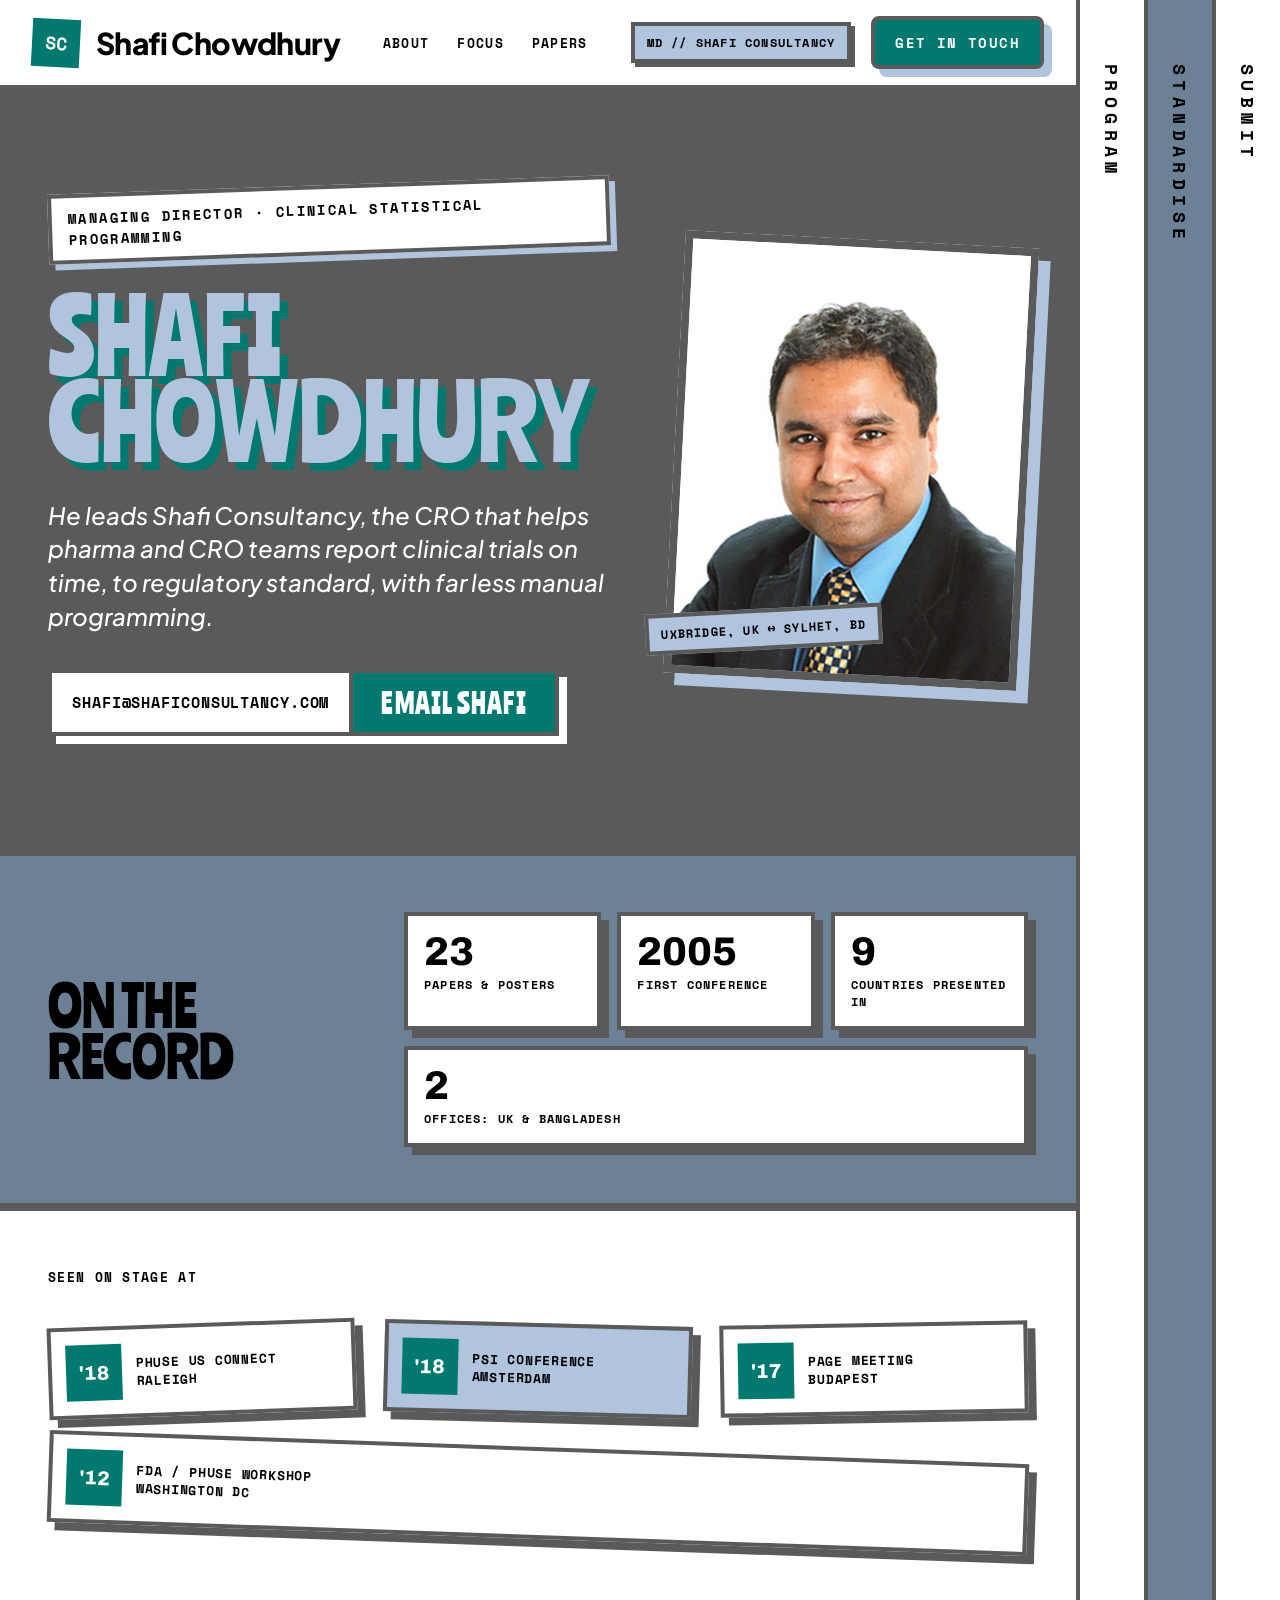
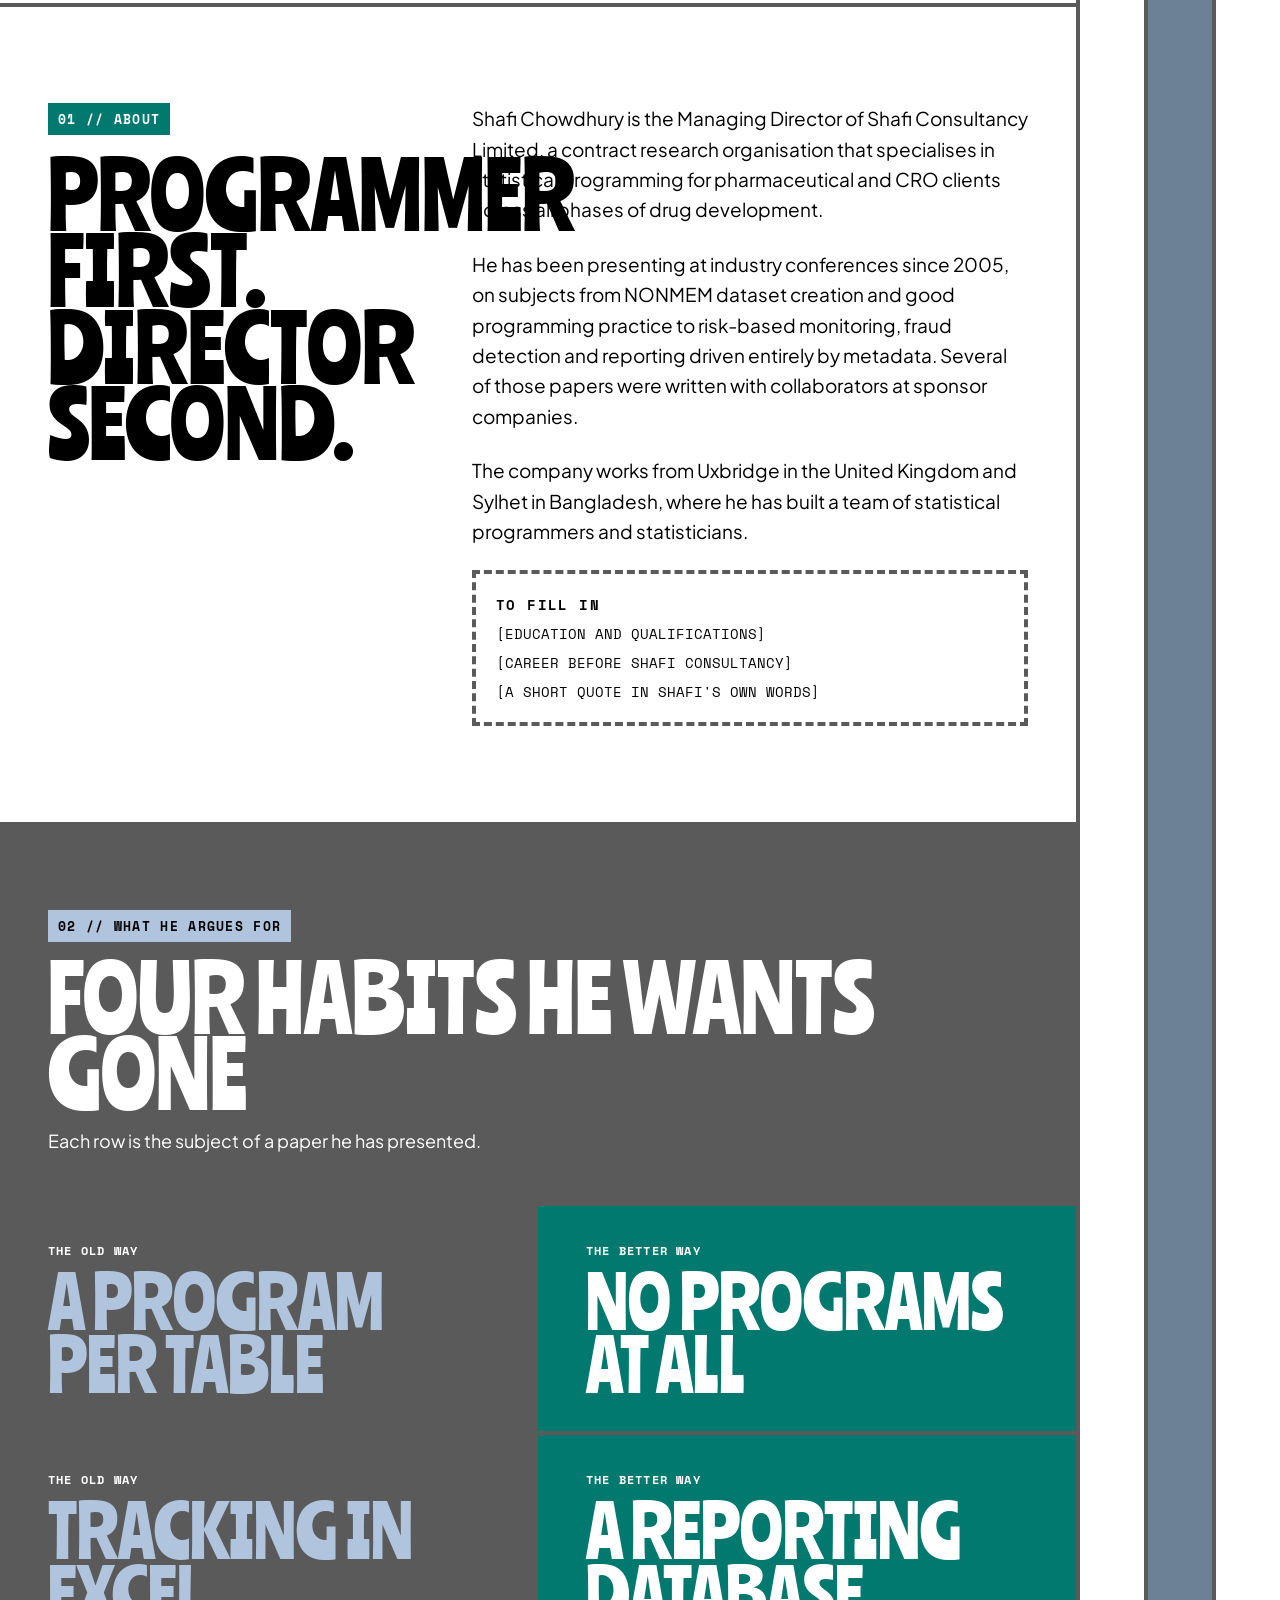
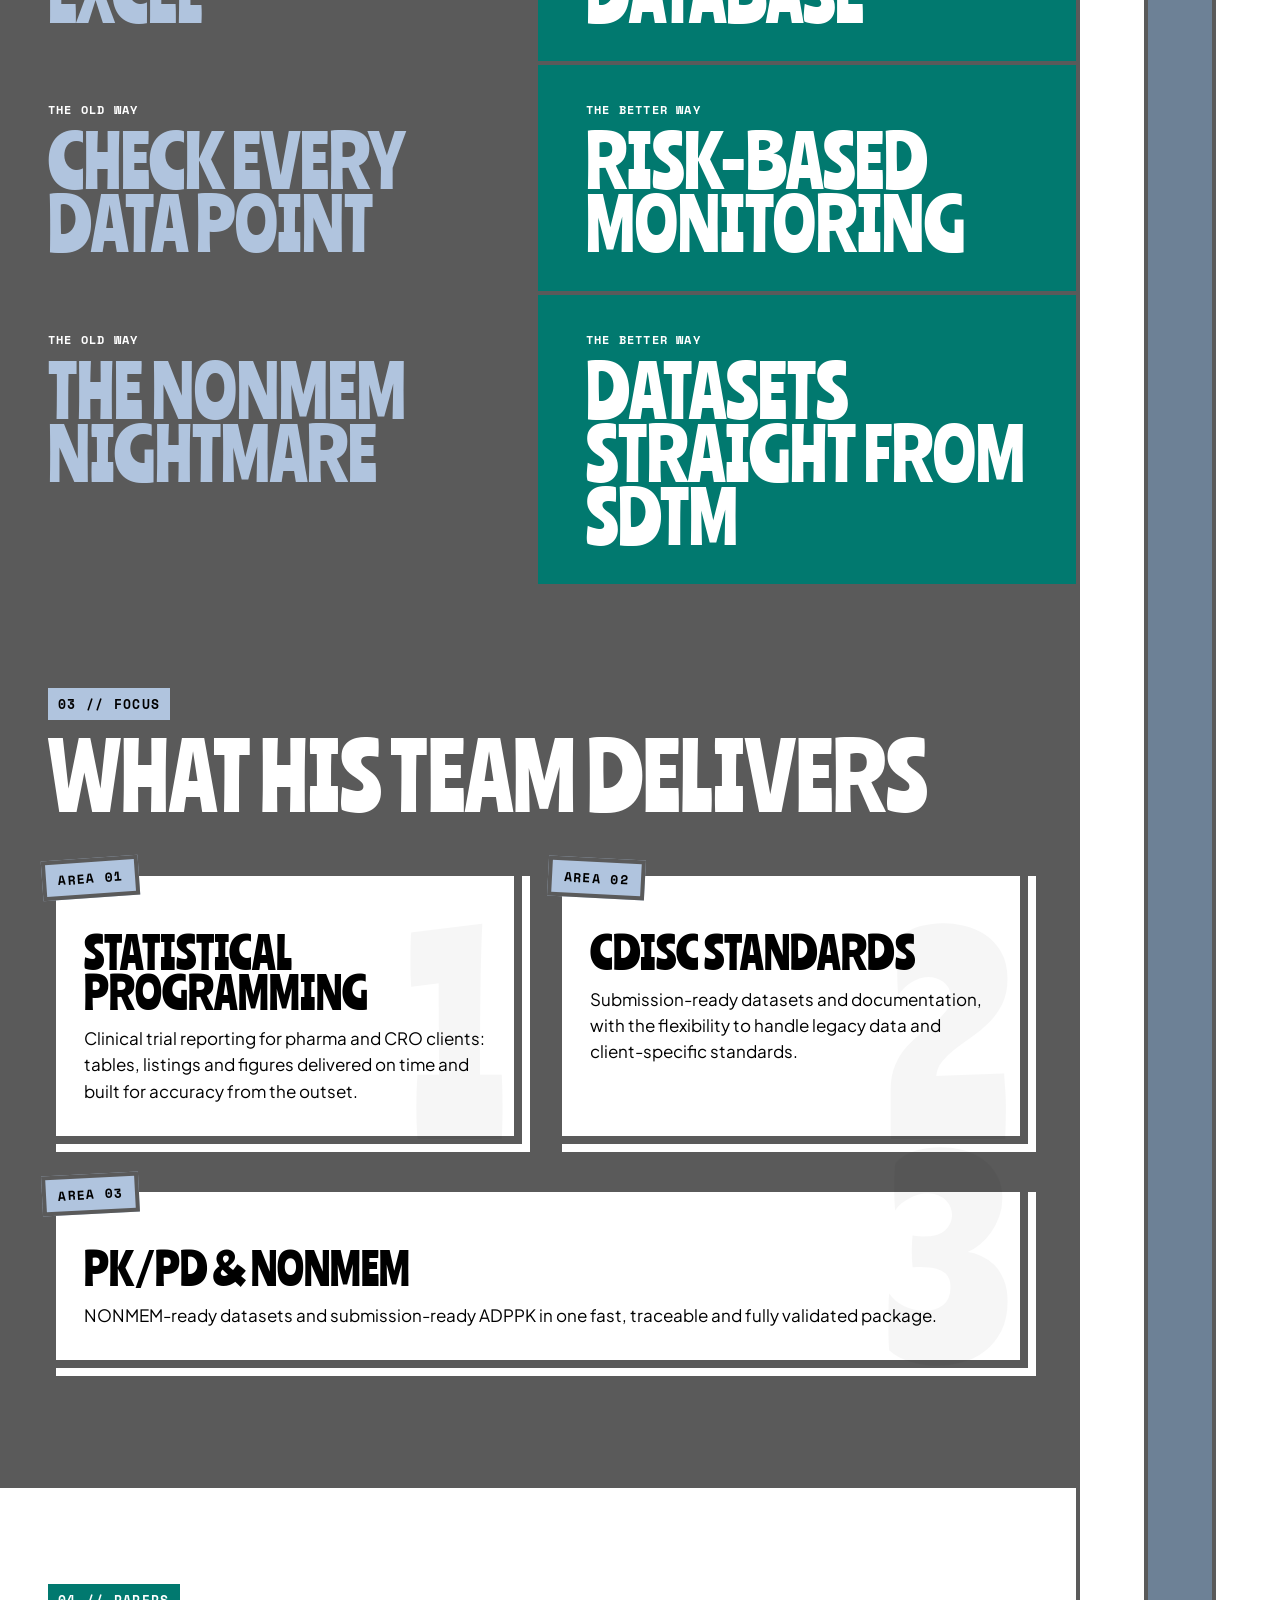
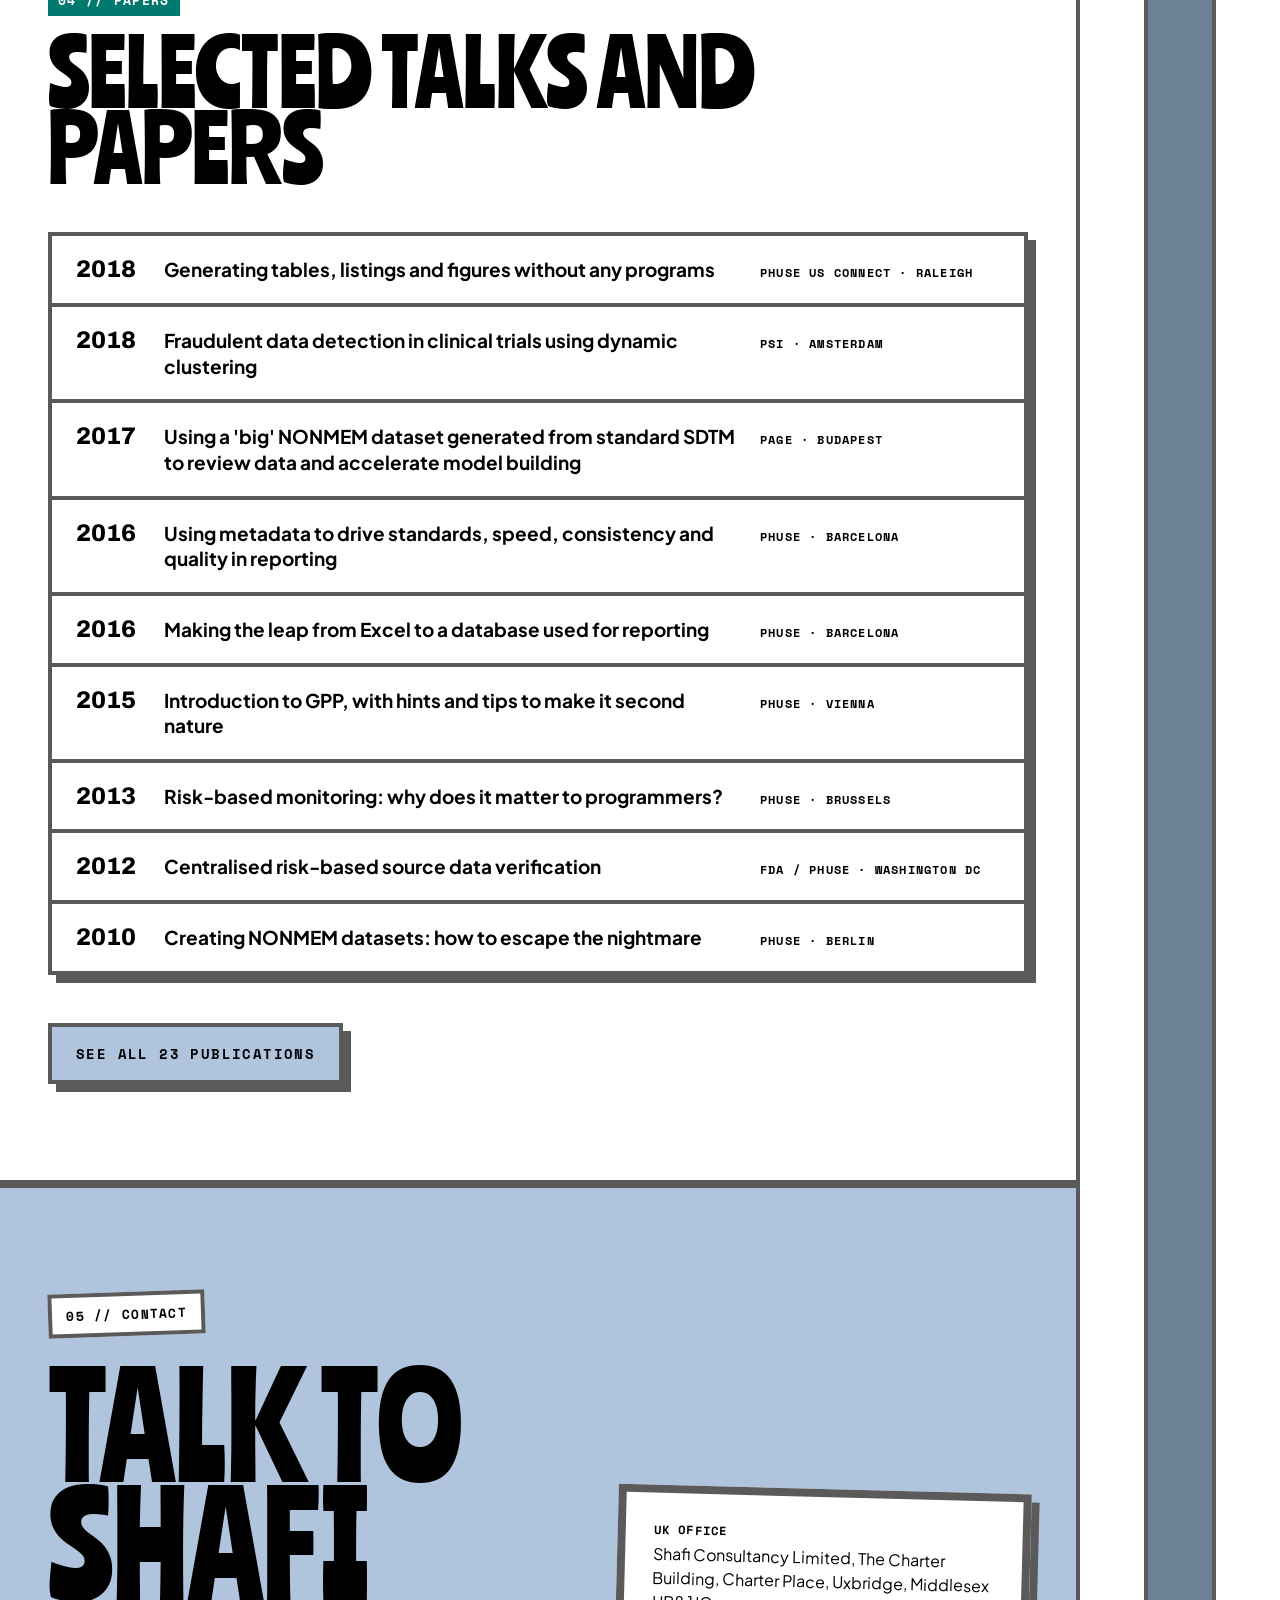
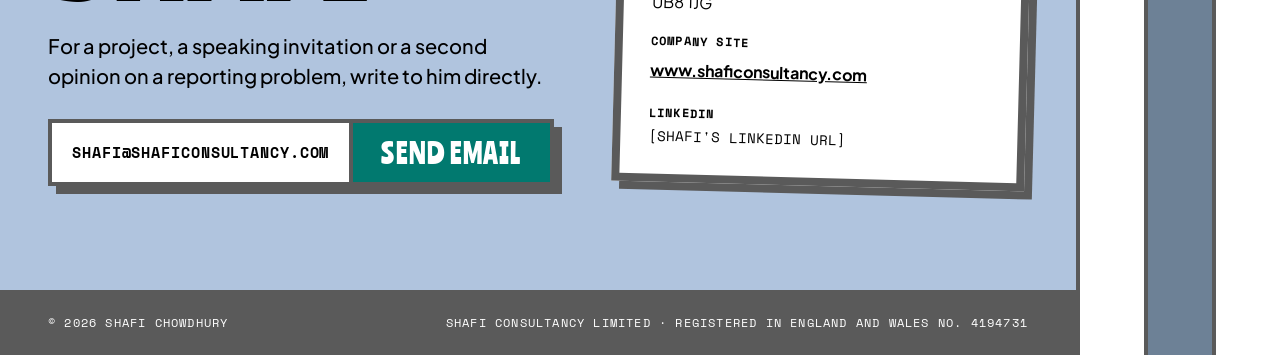
==== commit fc9ab40d: "Keep Chowdhury on one line in the hero headline Co-Authored-By: Claude Fable 5.2 <noreply@anthropic." ====
--- a/index.html
+++ b/index.html
@@ -55,9 +55,9 @@
 
 <!-- HERO -->
 <section id="top" style="background: #5A5A5A; padding: 96px 48px 112px; display: flex; flex-wrap: wrap; gap: 64px; align-items: center; border-bottom: 8px solid #5A5A5A">
-<div style="flex: 3 1 480px; min-width: 0; display: flex; flex-direction: column; gap: 36px; align-items: flex-start">
+<div style="flex: 3 1 480px; min-width: 0; container-type: inline-size; display: flex; flex-direction: column; gap: 36px; align-items: flex-start">
 <span style="background: #FFFFFF; border: 4px solid #5A5A5A; transform: rotate(-2deg); padding: 10px 16px; font-family: 'Space Mono', monospace; font-weight: 700; font-size: 14px; letter-spacing: 0.1em; text-transform: uppercase; box-shadow: 6px 6px 0 var(--accent)">Managing Director · Clinical statistical programming</span>
-<h1 style="margin: 0; font-family: 'Ranchers', sans-serif; font-weight: 400; font-size: clamp(76px, 12.5vw, 180px); line-height: 0.85; text-transform: uppercase; color: var(--accent); text-shadow: 8px 8px 0 #01796F; letter-spacing: 0.01em">Shafi<br>Chowd&shy;hury</h1>
+<h1 style="margin: 0; font-family: 'Ranchers', sans-serif; font-weight: 400; font-size: clamp(44px, 11vw, 110px); font-size: clamp(44px, 18cqi, 180px); white-space: nowrap; line-height: 0.85; text-transform: uppercase; color: var(--accent); text-shadow: 8px 8px 0 #01796F; letter-spacing: 0.01em">Shafi<br>Chowdhury</h1>
 <p style="margin: 0; max-width: 620px; font-size: 24px; line-height: 1.4; font-style: italic; font-weight: 500; color: #FFFFFF">He leads Shafi Consultancy, the CRO that helps pharma and CRO teams report clinical trials on time, to regulatory standard, with far less manual programming.</p>
 <a class="sc-btn-w" href="mailto:Shafi@shaficonsultancy.com" style="display: flex; flex-wrap: wrap; max-width: 100%; text-decoration: none; border: 4px solid #5A5A5A; box-shadow: 8px 8px 0 #FFFFFF; background: #FFFFFF">
 <span style="flex: 1 1 auto; padding: 18px 20px; font-family: 'Space Mono', monospace; font-weight: 700; font-size: 15px; letter-spacing: 0.06em; text-transform: uppercase; color: #000000; overflow-wrap: anywhere">Shafi@shaficonsultancy.com</span>
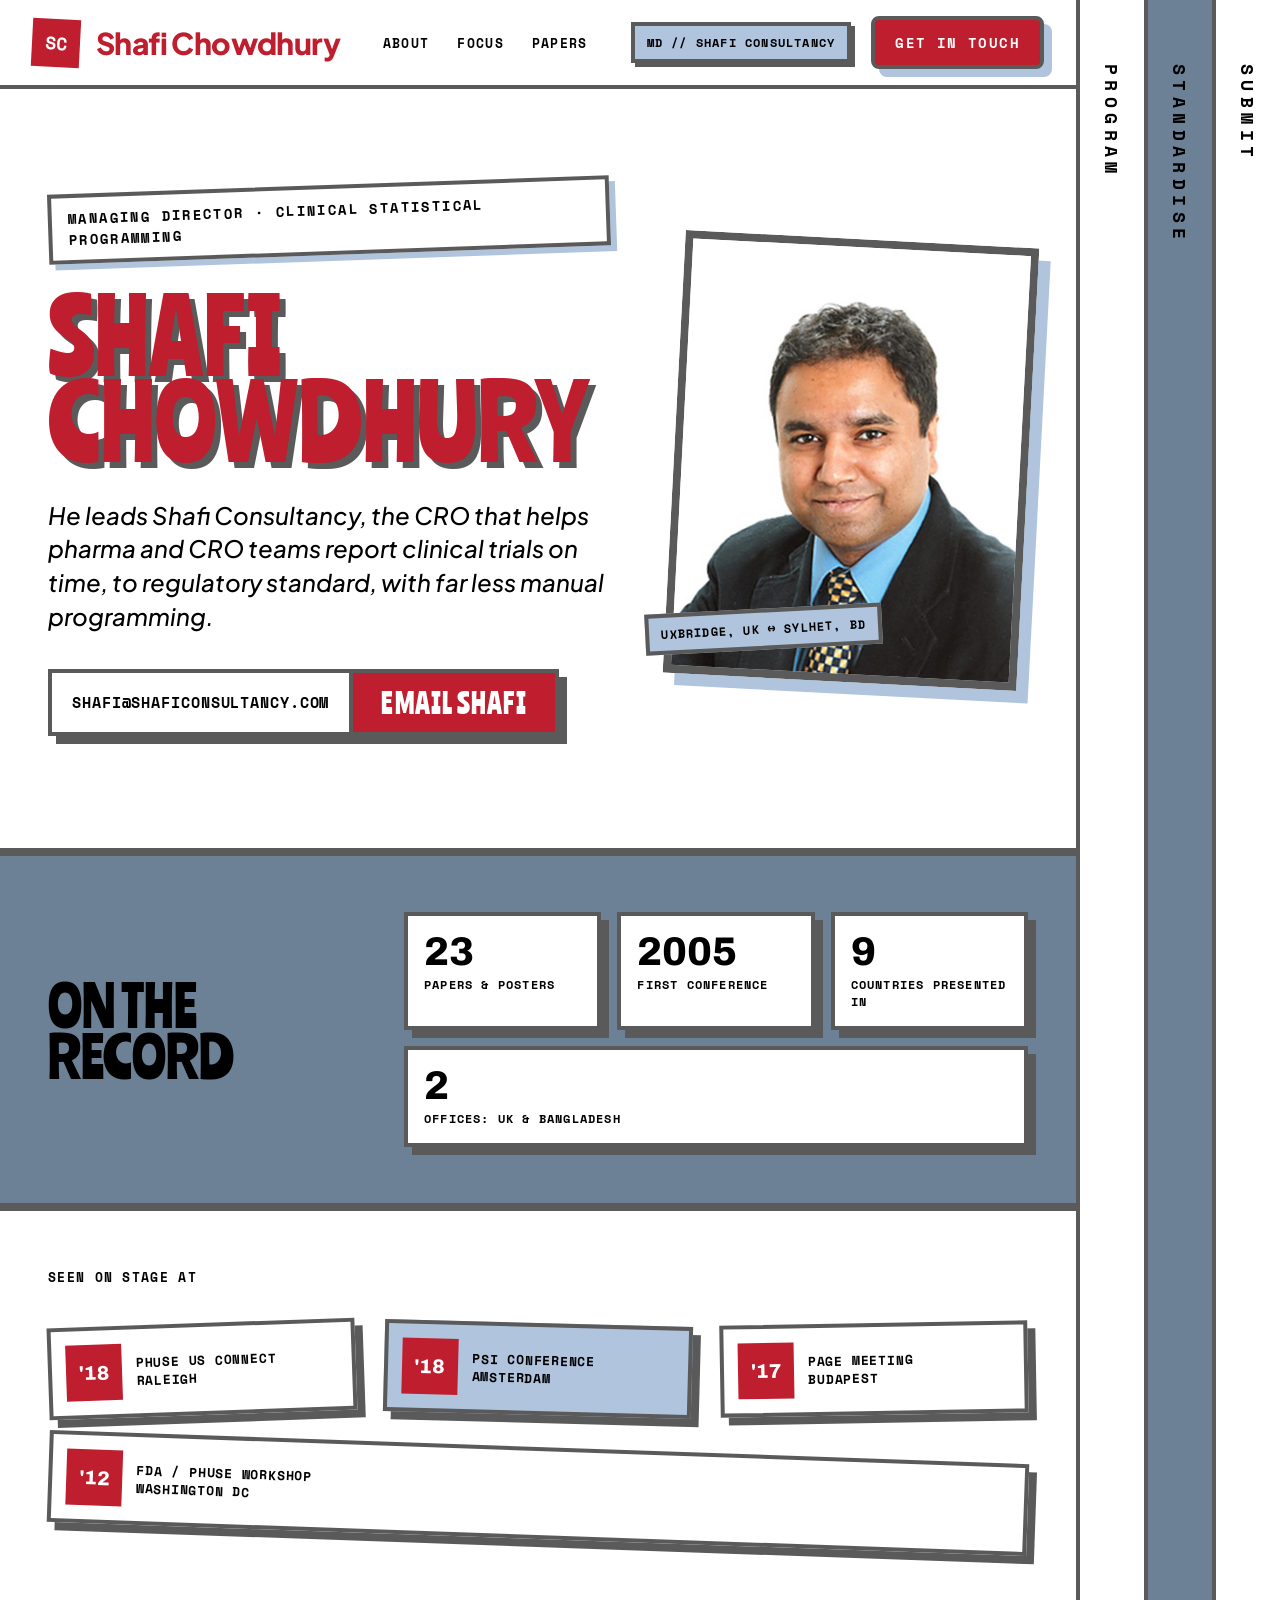
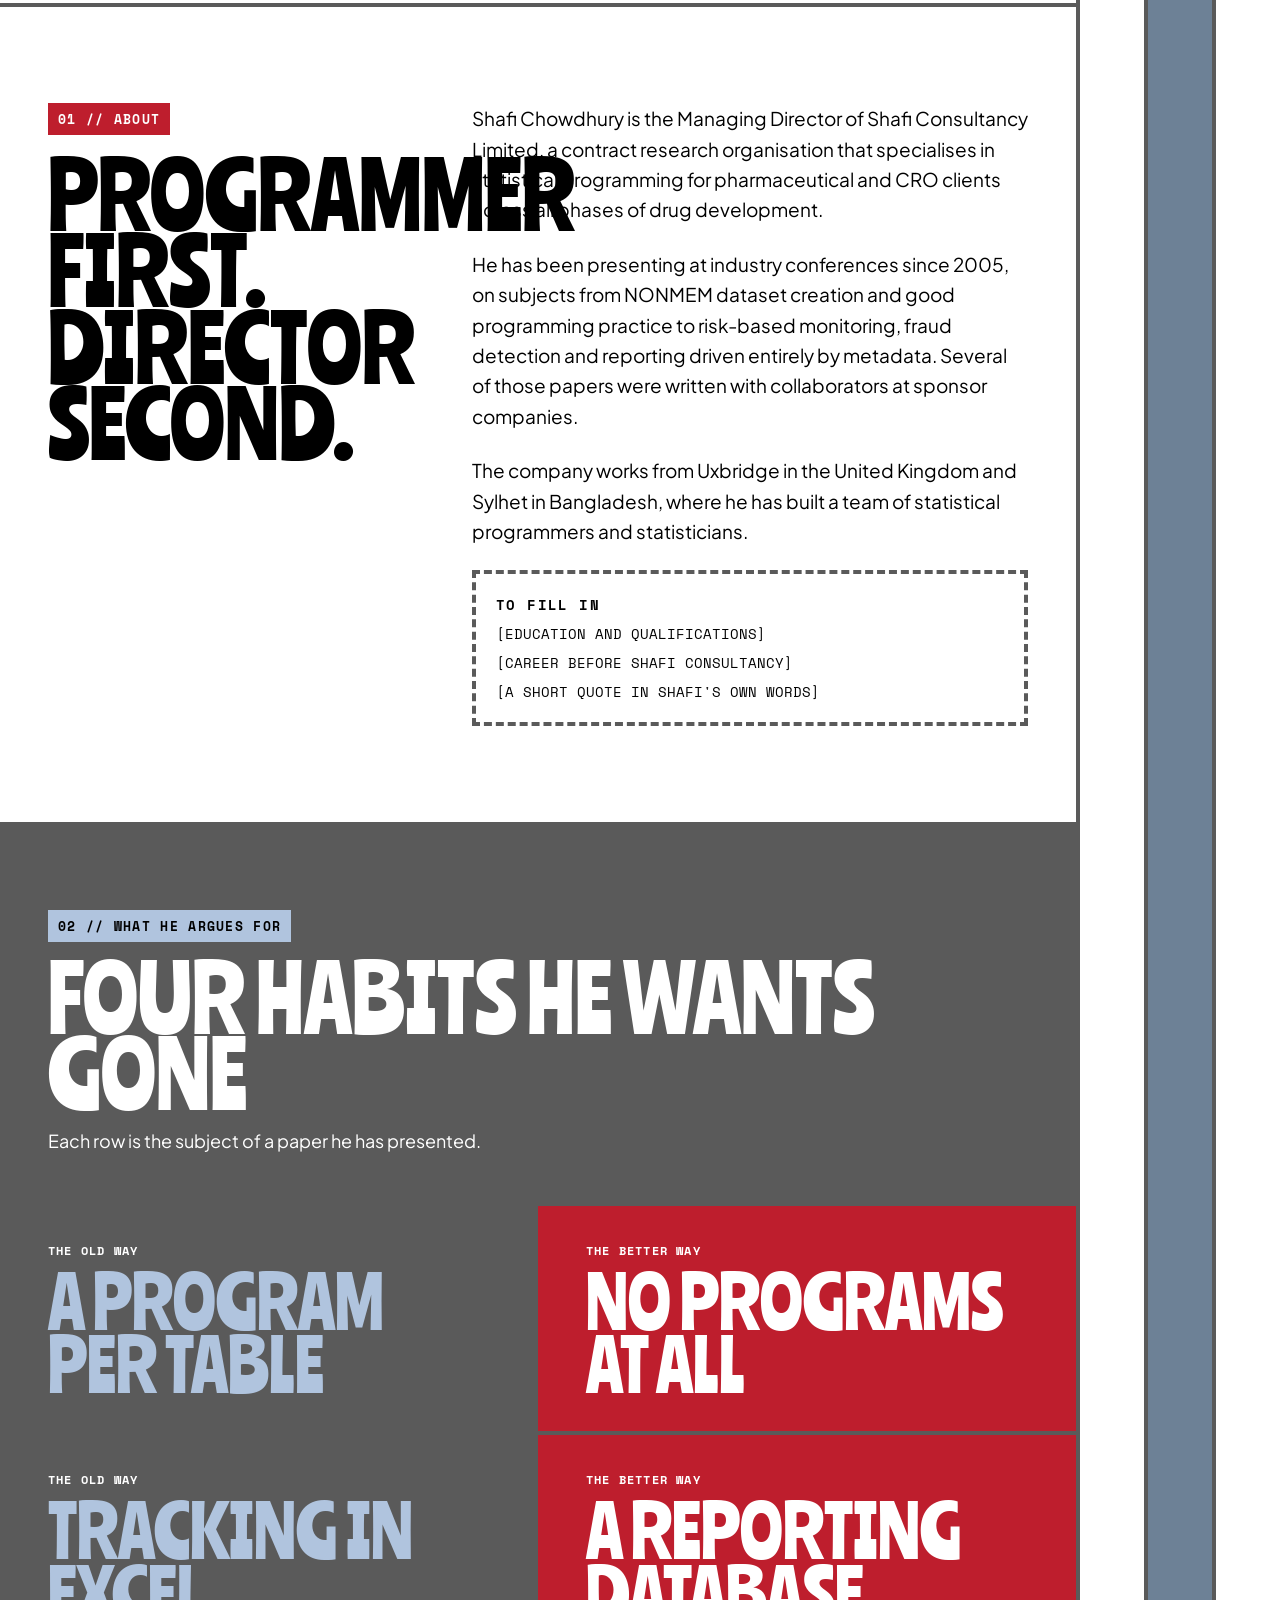
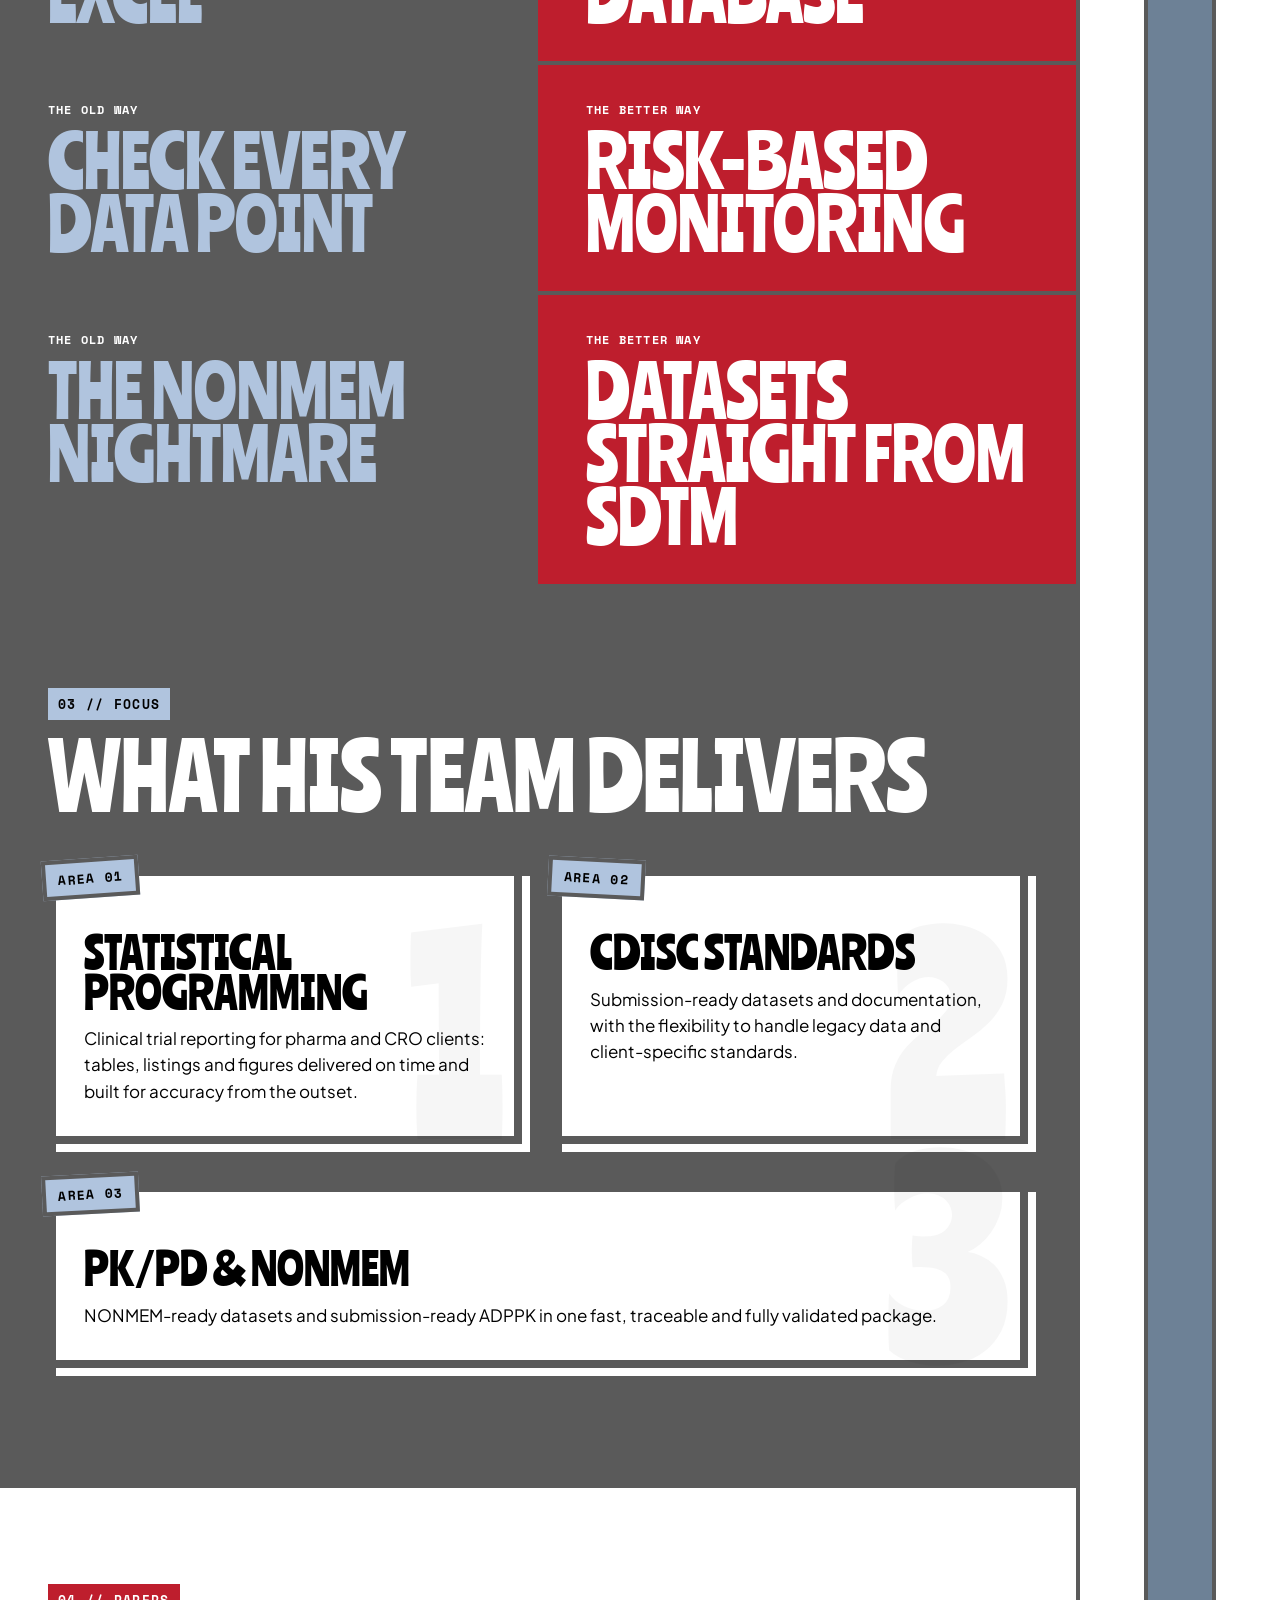
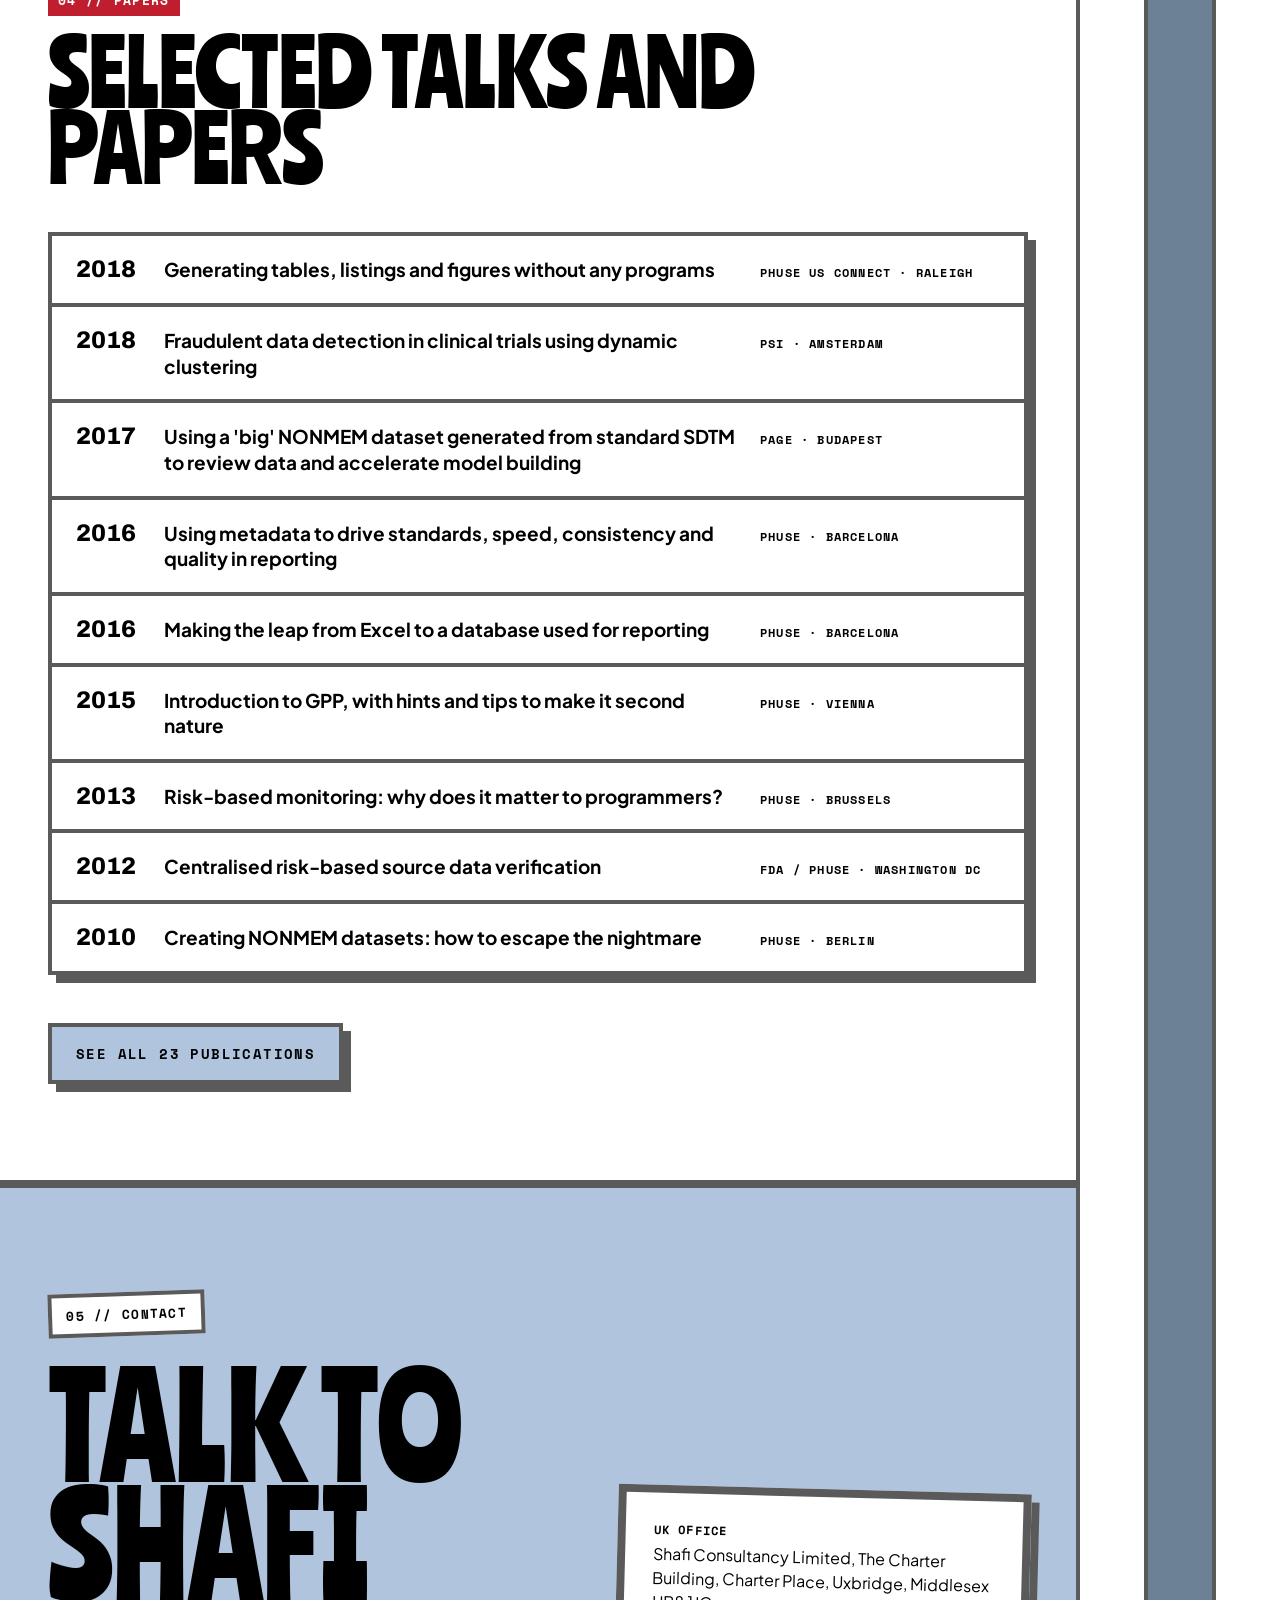
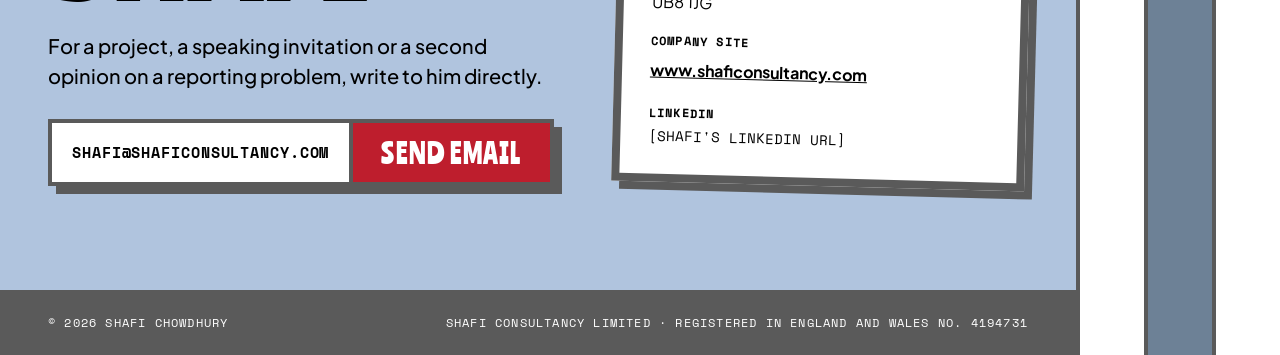
==== commit 9ac796a9: "Use the logo red for the name and action colour Co-Authored-By: Claude Fable 5.2 <noreply@anthropic." ====
--- a/index.html
+++ b/index.html
@@ -23,10 +23,10 @@
 .sc-strip{transition:background .18s ease,color .18s ease}
 .sc-strip-t{transition:transform .28s cubic-bezier(.2,.8,.2,1),letter-spacing .28s cubic-bezier(.2,.8,.2,1)}
 .sc-arrow{display:inline-block;opacity:0;transform:translateY(-10px);transition:opacity .2s ease,transform .28s cubic-bezier(.2,.8,.2,1)}
-.sc-strip:hover,.sc-strip:focus-visible{background:#01796F !important;color:#FFFFFF !important;outline:none}
+.sc-strip:hover,.sc-strip:focus-visible{background:#BE1E2D !important;color:#FFFFFF !important;outline:none}
 .sc-strip:hover .sc-strip-t,.sc-strip:focus-visible .sc-strip-t{transform:translateY(18px);letter-spacing:.42em !important}
 .sc-strip:hover .sc-arrow,.sc-strip:focus-visible .sc-arrow{opacity:1;transform:none}
-.sc-strip[aria-current="page"]{background:#01796F !important;color:#FFFFFF !important}
+.sc-strip[aria-current="page"]{background:#BE1E2D !important;color:#FFFFFF !important}
 @media (max-width: 960px){.sc-navlinks{display:none !important}.sc-side{flex:1 1 100% !important;border-left:0 !important;border-top:4px solid #5A5A5A}.sc-strip{flex:1 1 0 !important}.sc-strip-t{writing-mode:horizontal-tb !important;position:static !important;width:auto !important;line-height:1.2 !important;padding:22px 8px !important;text-align:center;letter-spacing:.08em !important;font-size:13px !important;transform:none !important}.sc-arrow{display:none}}
 @media (prefers-reduced-motion: reduce){.sc-strip,.sc-strip-t,.sc-arrow,.sc-btn{transition:none !important}}
 </style>
@@ -39,8 +39,8 @@
 <!-- NAV -->
 <header class="sc-nav" style="position: sticky; top: 0; z-index: 20; background: #FFFFFF; border-bottom: 4px solid #5A5A5A; display: flex; flex-wrap: wrap; align-items: center; justify-content: space-between; gap: 16px; padding: 16px 32px">
 <a href="#top" style="display: flex; align-items: center; gap: 16px; text-decoration: none; color: #000000">
-<span style="width: 48px; height: 48px; background: #01796F; transform: rotate(3deg); display: flex; align-items: center; justify-content: center; color: #FFFFFF; font-family: 'Space Mono', monospace; font-weight: 700; font-size: 18px">SC</span>
-<span style="font-weight: 800; font-size: 30px; letter-spacing: -0.02em">Shafi Chowdhury</span>
+<span style="width: 48px; height: 48px; background: #BE1E2D; transform: rotate(3deg); display: flex; align-items: center; justify-content: center; color: #FFFFFF; font-family: 'Space Mono', monospace; font-weight: 700; font-size: 18px">SC</span>
+<span style="font-weight: 800; font-size: 30px; letter-spacing: -0.02em; color: #BE1E2D">Shafi Chowdhury</span>
 </a>
 <nav class="sc-navlinks" style="display: flex; gap: 28px; font-family: 'Space Mono', monospace; font-weight: 700; font-size: 13px; letter-spacing: 0.1em; text-transform: uppercase">
 <a href="#about" style="color: #000000; text-decoration: none; padding: 12px 0">About</a>
@@ -49,19 +49,19 @@
 </nav>
 <div style="display: flex; flex-wrap: wrap; align-items: center; gap: 20px">
 <span style="font-family: 'Space Mono', monospace; font-weight: 700; font-size: 12px; letter-spacing: 0.1em; text-transform: uppercase; border: 4px solid #5A5A5A; padding: 8px 12px; background: var(--accent); box-shadow: 4px 4px 0 #5A5A5A">MD // Shafi Consultancy</span>
-<a class="sc-btn" href="#contact" style="font-family: 'Space Mono', monospace; font-weight: 700; font-size: 14px; letter-spacing: 0.1em; text-transform: uppercase; text-decoration: none; background: #01796F; color: #FFFFFF; border: 4px solid #5A5A5A; border-radius: 8px; padding: 12px 20px; box-shadow: 8px 8px 0 var(--accent)">Get in touch</a>
+<a class="sc-btn" href="#contact" style="font-family: 'Space Mono', monospace; font-weight: 700; font-size: 14px; letter-spacing: 0.1em; text-transform: uppercase; text-decoration: none; background: #BE1E2D; color: #FFFFFF; border: 4px solid #5A5A5A; border-radius: 8px; padding: 12px 20px; box-shadow: 8px 8px 0 var(--accent)">Get in touch</a>
 </div>
 </header>
 
 <!-- HERO -->
-<section id="top" style="background: #5A5A5A; padding: 96px 48px 112px; display: flex; flex-wrap: wrap; gap: 64px; align-items: center; border-bottom: 8px solid #5A5A5A">
+<section id="top" style="background: #FFFFFF; padding: 96px 48px 112px; display: flex; flex-wrap: wrap; gap: 64px; align-items: center; border-bottom: 8px solid #5A5A5A">
 <div style="flex: 3 1 480px; min-width: 0; container-type: inline-size; display: flex; flex-direction: column; gap: 36px; align-items: flex-start">
 <span style="background: #FFFFFF; border: 4px solid #5A5A5A; transform: rotate(-2deg); padding: 10px 16px; font-family: 'Space Mono', monospace; font-weight: 700; font-size: 14px; letter-spacing: 0.1em; text-transform: uppercase; box-shadow: 6px 6px 0 var(--accent)">Managing Director · Clinical statistical programming</span>
-<h1 style="margin: 0; font-family: 'Ranchers', sans-serif; font-weight: 400; font-size: clamp(44px, 11vw, 110px); font-size: clamp(44px, 18cqi, 180px); white-space: nowrap; line-height: 0.85; text-transform: uppercase; color: var(--accent); text-shadow: 8px 8px 0 #01796F; letter-spacing: 0.01em">Shafi<br>Chowdhury</h1>
-<p style="margin: 0; max-width: 620px; font-size: 24px; line-height: 1.4; font-style: italic; font-weight: 500; color: #FFFFFF">He leads Shafi Consultancy, the CRO that helps pharma and CRO teams report clinical trials on time, to regulatory standard, with far less manual programming.</p>
-<a class="sc-btn-w" href="mailto:Shafi@shaficonsultancy.com" style="display: flex; flex-wrap: wrap; max-width: 100%; text-decoration: none; border: 4px solid #5A5A5A; box-shadow: 8px 8px 0 #FFFFFF; background: #FFFFFF">
+<h1 style="margin: 0; font-family: 'Ranchers', sans-serif; font-weight: 400; font-size: clamp(44px, 11vw, 110px); font-size: clamp(44px, 18cqi, 180px); white-space: nowrap; line-height: 0.85; text-transform: uppercase; color: #BE1E2D; text-shadow: 6px 6px 0 #5A5A5A; letter-spacing: 0.01em">Shafi<br>Chowdhury</h1>
+<p style="margin: 0; max-width: 620px; font-size: 24px; line-height: 1.4; font-style: italic; font-weight: 500; color: #000000">He leads Shafi Consultancy, the CRO that helps pharma and CRO teams report clinical trials on time, to regulatory standard, with far less manual programming.</p>
+<a class="sc-btn" href="mailto:Shafi@shaficonsultancy.com" style="display: flex; flex-wrap: wrap; max-width: 100%; text-decoration: none; border: 4px solid #5A5A5A; box-shadow: 8px 8px 0 #5A5A5A; background: #FFFFFF">
 <span style="flex: 1 1 auto; padding: 18px 20px; font-family: 'Space Mono', monospace; font-weight: 700; font-size: 15px; letter-spacing: 0.06em; text-transform: uppercase; color: #000000; overflow-wrap: anywhere">Shafi@shaficonsultancy.com</span>
-<span class="sc-flip" style="flex: 0 0 auto; padding: 12px 28px; background: #01796F; color: #FFFFFF; border-left: 4px solid #5A5A5A; font-family: 'Ranchers', sans-serif; font-size: 28px; text-transform: uppercase; letter-spacing: 0.04em; display: flex; align-items: center">Email Shafi</span>
+<span class="sc-flip" style="flex: 0 0 auto; padding: 12px 28px; background: #BE1E2D; color: #FFFFFF; border-left: 4px solid #5A5A5A; font-family: 'Ranchers', sans-serif; font-size: 28px; text-transform: uppercase; letter-spacing: 0.04em; display: flex; align-items: center">Email Shafi</span>
 </a>
 </div>
 <div style="flex: 2 1 300px; min-width: 0; display: flex; justify-content: center">
@@ -100,19 +100,19 @@
 <span style="font-family: 'Space Mono', monospace; font-weight: 700; font-size: 13px; letter-spacing: 0.1em; text-transform: uppercase">Seen on stage at</span>
 <div style="display: flex; flex-wrap: wrap; gap: 32px 28px">
 <div style="flex: 1 1 220px; display: flex; gap: 14px; align-items: center; background: #FFFFFF; border: 4px solid #5A5A5A; box-shadow: 8px 8px 0 #5A5A5A; padding: 14px; transform: rotate(-2deg)">
-<span style="flex: 0 0 56px; height: 56px; background: #01796F; color: #FFFFFF; display: flex; align-items: center; justify-content: center; font-family: 'Archivo', sans-serif; font-weight: 800; font-size: 20px">'18</span>
+<span style="flex: 0 0 56px; height: 56px; background: #BE1E2D; color: #FFFFFF; display: flex; align-items: center; justify-content: center; font-family: 'Archivo', sans-serif; font-weight: 800; font-size: 20px">'18</span>
 <span style="font-family: 'Space Mono', monospace; font-weight: 700; font-size: 13px; line-height: 1.4; letter-spacing: 0.06em; text-transform: uppercase">PhUSE US Connect<br>Raleigh</span>
 </div>
 <div style="flex: 1 1 220px; display: flex; gap: 14px; align-items: center; background: var(--accent); border: 4px solid #5A5A5A; box-shadow: 8px 8px 0 #5A5A5A; padding: 14px; transform: rotate(1.5deg)">
-<span style="flex: 0 0 56px; height: 56px; background: #01796F; color: #FFFFFF; display: flex; align-items: center; justify-content: center; font-family: 'Archivo', sans-serif; font-weight: 800; font-size: 20px">'18</span>
+<span style="flex: 0 0 56px; height: 56px; background: #BE1E2D; color: #FFFFFF; display: flex; align-items: center; justify-content: center; font-family: 'Archivo', sans-serif; font-weight: 800; font-size: 20px">'18</span>
 <span style="font-family: 'Space Mono', monospace; font-weight: 700; font-size: 13px; line-height: 1.4; letter-spacing: 0.06em; text-transform: uppercase">PSI Conference<br>Amsterdam</span>
 </div>
 <div style="flex: 1 1 220px; display: flex; gap: 14px; align-items: center; background: #FFFFFF; border: 4px solid #5A5A5A; box-shadow: 8px 8px 0 #5A5A5A; padding: 14px; transform: rotate(-1deg)">
-<span style="flex: 0 0 56px; height: 56px; background: #01796F; color: #FFFFFF; display: flex; align-items: center; justify-content: center; font-family: 'Archivo', sans-serif; font-weight: 800; font-size: 20px">'17</span>
+<span style="flex: 0 0 56px; height: 56px; background: #BE1E2D; color: #FFFFFF; display: flex; align-items: center; justify-content: center; font-family: 'Archivo', sans-serif; font-weight: 800; font-size: 20px">'17</span>
 <span style="font-family: 'Space Mono', monospace; font-weight: 700; font-size: 13px; line-height: 1.4; letter-spacing: 0.06em; text-transform: uppercase">PAGE Meeting<br>Budapest</span>
 </div>
 <div style="flex: 1 1 220px; display: flex; gap: 14px; align-items: center; background: #FFFFFF; border: 4px solid #5A5A5A; box-shadow: 8px 8px 0 #5A5A5A; padding: 14px; transform: rotate(2deg)">
-<span style="flex: 0 0 56px; height: 56px; background: #01796F; color: #FFFFFF; display: flex; align-items: center; justify-content: center; font-family: 'Archivo', sans-serif; font-weight: 800; font-size: 20px">'12</span>
+<span style="flex: 0 0 56px; height: 56px; background: #BE1E2D; color: #FFFFFF; display: flex; align-items: center; justify-content: center; font-family: 'Archivo', sans-serif; font-weight: 800; font-size: 20px">'12</span>
 <span style="font-family: 'Space Mono', monospace; font-weight: 700; font-size: 13px; line-height: 1.4; letter-spacing: 0.06em; text-transform: uppercase">FDA / PhUSE Workshop<br>Washington DC</span>
 </div>
 </div>
@@ -121,7 +121,7 @@
 <!-- ABOUT -->
 <section id="about" style="background: #FFFFFF; border-bottom: 8px solid #5A5A5A; padding: 96px 48px; display: flex; flex-wrap: wrap; gap: 56px">
 <div style="flex: 1 1 300px; min-width: 0; display: flex; flex-direction: column; gap: 20px; align-items: flex-start">
-<span style="font-family: 'Space Mono', monospace; font-weight: 700; font-size: 13px; letter-spacing: 0.1em; text-transform: uppercase; background: #01796F; color: #FFFFFF; padding: 6px 10px">01 // About</span>
+<span style="font-family: 'Space Mono', monospace; font-weight: 700; font-size: 13px; letter-spacing: 0.1em; text-transform: uppercase; background: #BE1E2D; color: #FFFFFF; padding: 6px 10px">01 // About</span>
 <h2 style="margin: 0; font-family: 'Ranchers', sans-serif; font-weight: 400; font-size: clamp(56px, 7vw, 96px); line-height: 0.85; text-transform: uppercase">Programmer first. Director second.</h2>
 </div>
 <div style="flex: 2 1 420px; min-width: 0; display: flex; flex-direction: column; gap: 24px; font-size: 19px; line-height: 1.6">
@@ -150,7 +150,7 @@
 <span style="font-family: 'Space Mono', monospace; font-weight: 700; font-size: 12px; letter-spacing: 0.1em; text-transform: uppercase; color: #FFFFFF">The old way</span>
 <span style="font-family: 'Ranchers', sans-serif; font-size: clamp(48px, 5.5vw, 80px); line-height: 0.9; text-transform: uppercase; color: #B0C4DE">A program per table</span>
 </div>
-<div style="flex: 1 1 340px; min-width: 0; background: #01796F; padding: 36px 48px; display: flex; flex-direction: column; gap: 10px">
+<div style="flex: 1 1 340px; min-width: 0; background: #BE1E2D; padding: 36px 48px; display: flex; flex-direction: column; gap: 10px">
 <span style="font-family: 'Space Mono', monospace; font-weight: 700; font-size: 12px; letter-spacing: 0.1em; text-transform: uppercase; color: #FFFFFF">The better way</span>
 <span style="font-family: 'Ranchers', sans-serif; font-size: clamp(48px, 5.5vw, 80px); line-height: 0.9; text-transform: uppercase; color: #FFFFFF">No programs at all</span>
 </div>
@@ -161,7 +161,7 @@
 <span style="font-family: 'Space Mono', monospace; font-weight: 700; font-size: 12px; letter-spacing: 0.1em; text-transform: uppercase; color: #FFFFFF">The old way</span>
 <span style="font-family: 'Ranchers', sans-serif; font-size: clamp(48px, 5.5vw, 80px); line-height: 0.9; text-transform: uppercase; color: #B0C4DE">Tracking in Excel</span>
 </div>
-<div style="flex: 1 1 340px; min-width: 0; background: #01796F; padding: 36px 48px; display: flex; flex-direction: column; gap: 10px">
+<div style="flex: 1 1 340px; min-width: 0; background: #BE1E2D; padding: 36px 48px; display: flex; flex-direction: column; gap: 10px">
 <span style="font-family: 'Space Mono', monospace; font-weight: 700; font-size: 12px; letter-spacing: 0.1em; text-transform: uppercase; color: #FFFFFF">The better way</span>
 <span style="font-family: 'Ranchers', sans-serif; font-size: clamp(48px, 5.5vw, 80px); line-height: 0.9; text-transform: uppercase; color: #FFFFFF">A reporting database</span>
 </div>
@@ -172,7 +172,7 @@
 <span style="font-family: 'Space Mono', monospace; font-weight: 700; font-size: 12px; letter-spacing: 0.1em; text-transform: uppercase; color: #FFFFFF">The old way</span>
 <span style="font-family: 'Ranchers', sans-serif; font-size: clamp(48px, 5.5vw, 80px); line-height: 0.9; text-transform: uppercase; color: #B0C4DE">Check every data point</span>
 </div>
-<div style="flex: 1 1 340px; min-width: 0; background: #01796F; padding: 36px 48px; display: flex; flex-direction: column; gap: 10px">
+<div style="flex: 1 1 340px; min-width: 0; background: #BE1E2D; padding: 36px 48px; display: flex; flex-direction: column; gap: 10px">
 <span style="font-family: 'Space Mono', monospace; font-weight: 700; font-size: 12px; letter-spacing: 0.1em; text-transform: uppercase; color: #FFFFFF">The better way</span>
 <span style="font-family: 'Ranchers', sans-serif; font-size: clamp(48px, 5.5vw, 80px); line-height: 0.9; text-transform: uppercase; color: #FFFFFF">Risk-based monitoring</span>
 </div>
@@ -183,7 +183,7 @@
 <span style="font-family: 'Space Mono', monospace; font-weight: 700; font-size: 12px; letter-spacing: 0.1em; text-transform: uppercase; color: #FFFFFF">The old way</span>
 <span style="font-family: 'Ranchers', sans-serif; font-size: clamp(48px, 5.5vw, 80px); line-height: 0.9; text-transform: uppercase; color: #B0C4DE">The NONMEM nightmare</span>
 </div>
-<div style="flex: 1 1 340px; min-width: 0; background: #01796F; padding: 36px 48px; display: flex; flex-direction: column; gap: 10px">
+<div style="flex: 1 1 340px; min-width: 0; background: #BE1E2D; padding: 36px 48px; display: flex; flex-direction: column; gap: 10px">
 <span style="font-family: 'Space Mono', monospace; font-weight: 700; font-size: 12px; letter-spacing: 0.1em; text-transform: uppercase; color: #FFFFFF">The better way</span>
 <span style="font-family: 'Ranchers', sans-serif; font-size: clamp(48px, 5.5vw, 80px); line-height: 0.9; text-transform: uppercase; color: #FFFFFF">Datasets straight from SDTM</span>
 </div>
@@ -221,7 +221,7 @@
 <!-- PAPERS -->
 <section id="papers" style="background: #FFFFFF; border-bottom: 8px solid #5A5A5A; padding: 96px 48px; display: flex; flex-direction: column; gap: 48px">
 <div style="display: flex; flex-direction: column; gap: 16px; align-items: flex-start">
-<span style="font-family: 'Space Mono', monospace; font-weight: 700; font-size: 13px; letter-spacing: 0.1em; text-transform: uppercase; background: #01796F; color: #FFFFFF; padding: 6px 10px">04 // Papers</span>
+<span style="font-family: 'Space Mono', monospace; font-weight: 700; font-size: 13px; letter-spacing: 0.1em; text-transform: uppercase; background: #BE1E2D; color: #FFFFFF; padding: 6px 10px">04 // Papers</span>
 <h2 style="margin: 0; font-family: 'Ranchers', sans-serif; font-weight: 400; font-size: clamp(56px, 7vw, 96px); line-height: 0.85; text-transform: uppercase">Selected talks and papers</h2>
 </div>
 <div style="display: flex; flex-direction: column; border: 4px solid #5A5A5A; box-shadow: 8px 8px 0 #5A5A5A">
@@ -282,7 +282,7 @@
 <p style="margin: 0; max-width: 560px; font-size: 20px; line-height: 1.5; font-weight: 500">For a project, a speaking invitation or a second opinion on a reporting problem, write to him directly.</p>
 <a class="sc-btn" href="mailto:Shafi@shaficonsultancy.com" style="display: flex; flex-wrap: wrap; max-width: 100%; text-decoration: none; border: 4px solid #5A5A5A; box-shadow: 8px 8px 0 #5A5A5A; background: #FFFFFF">
 <span style="flex: 1 1 auto; padding: 18px 20px; font-family: 'Space Mono', monospace; font-weight: 700; font-size: 15px; letter-spacing: 0.06em; text-transform: uppercase; color: #000000; overflow-wrap: anywhere">Shafi@shaficonsultancy.com</span>
-<span class="sc-flip" style="flex: 0 0 auto; padding: 12px 28px; background: #01796F; color: #FFFFFF; border-left: 4px solid #5A5A5A; font-family: 'Ranchers', sans-serif; font-size: 28px; text-transform: uppercase; letter-spacing: 0.04em; display: flex; align-items: center">Send email</span>
+<span class="sc-flip" style="flex: 0 0 auto; padding: 12px 28px; background: #BE1E2D; color: #FFFFFF; border-left: 4px solid #5A5A5A; font-family: 'Ranchers', sans-serif; font-size: 28px; text-transform: uppercase; letter-spacing: 0.04em; display: flex; align-items: center">Send email</span>
 </a>
 </div>
 <div style="flex: 2 1 280px; min-width: 0; background: #FFFFFF; border: 8px solid #5A5A5A; box-shadow: 8px 8px 0 #5A5A5A; padding: 28px; display: flex; flex-direction: column; gap: 18px; transform: rotate(1.5deg)">
